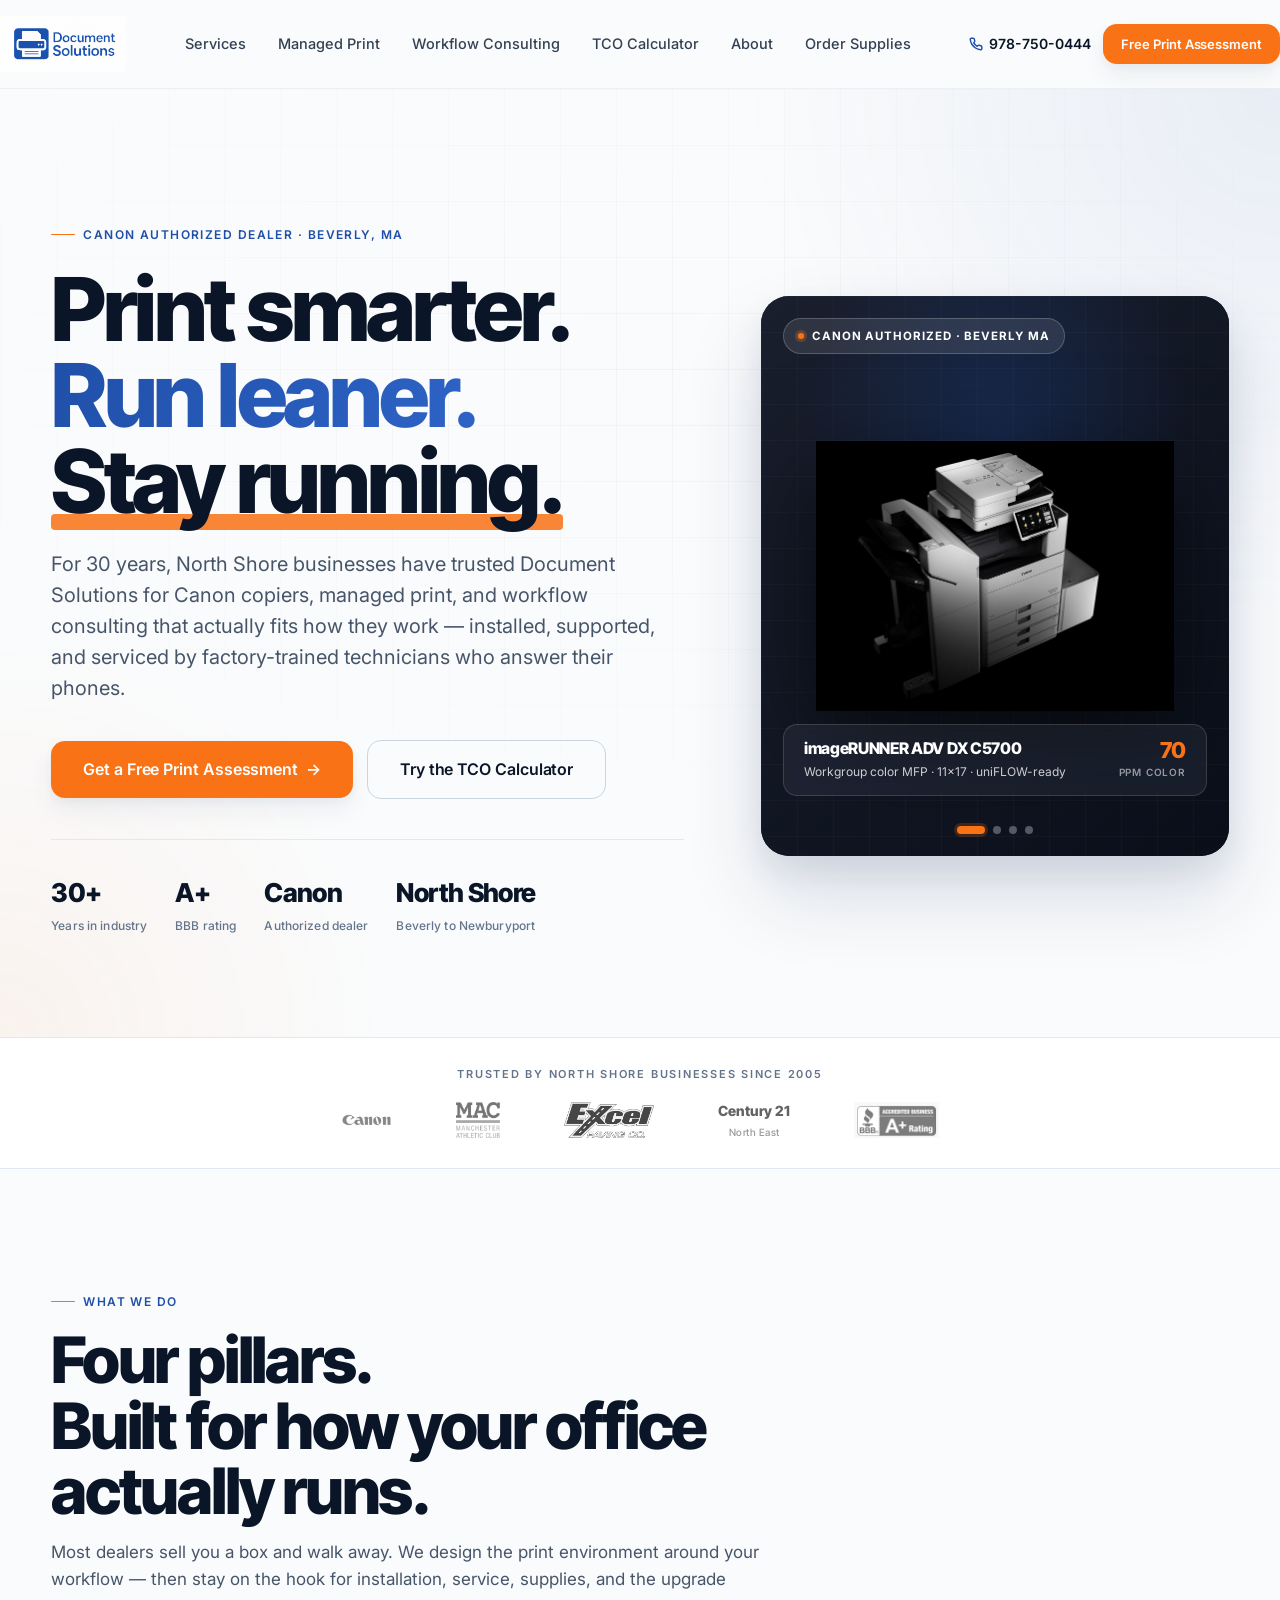
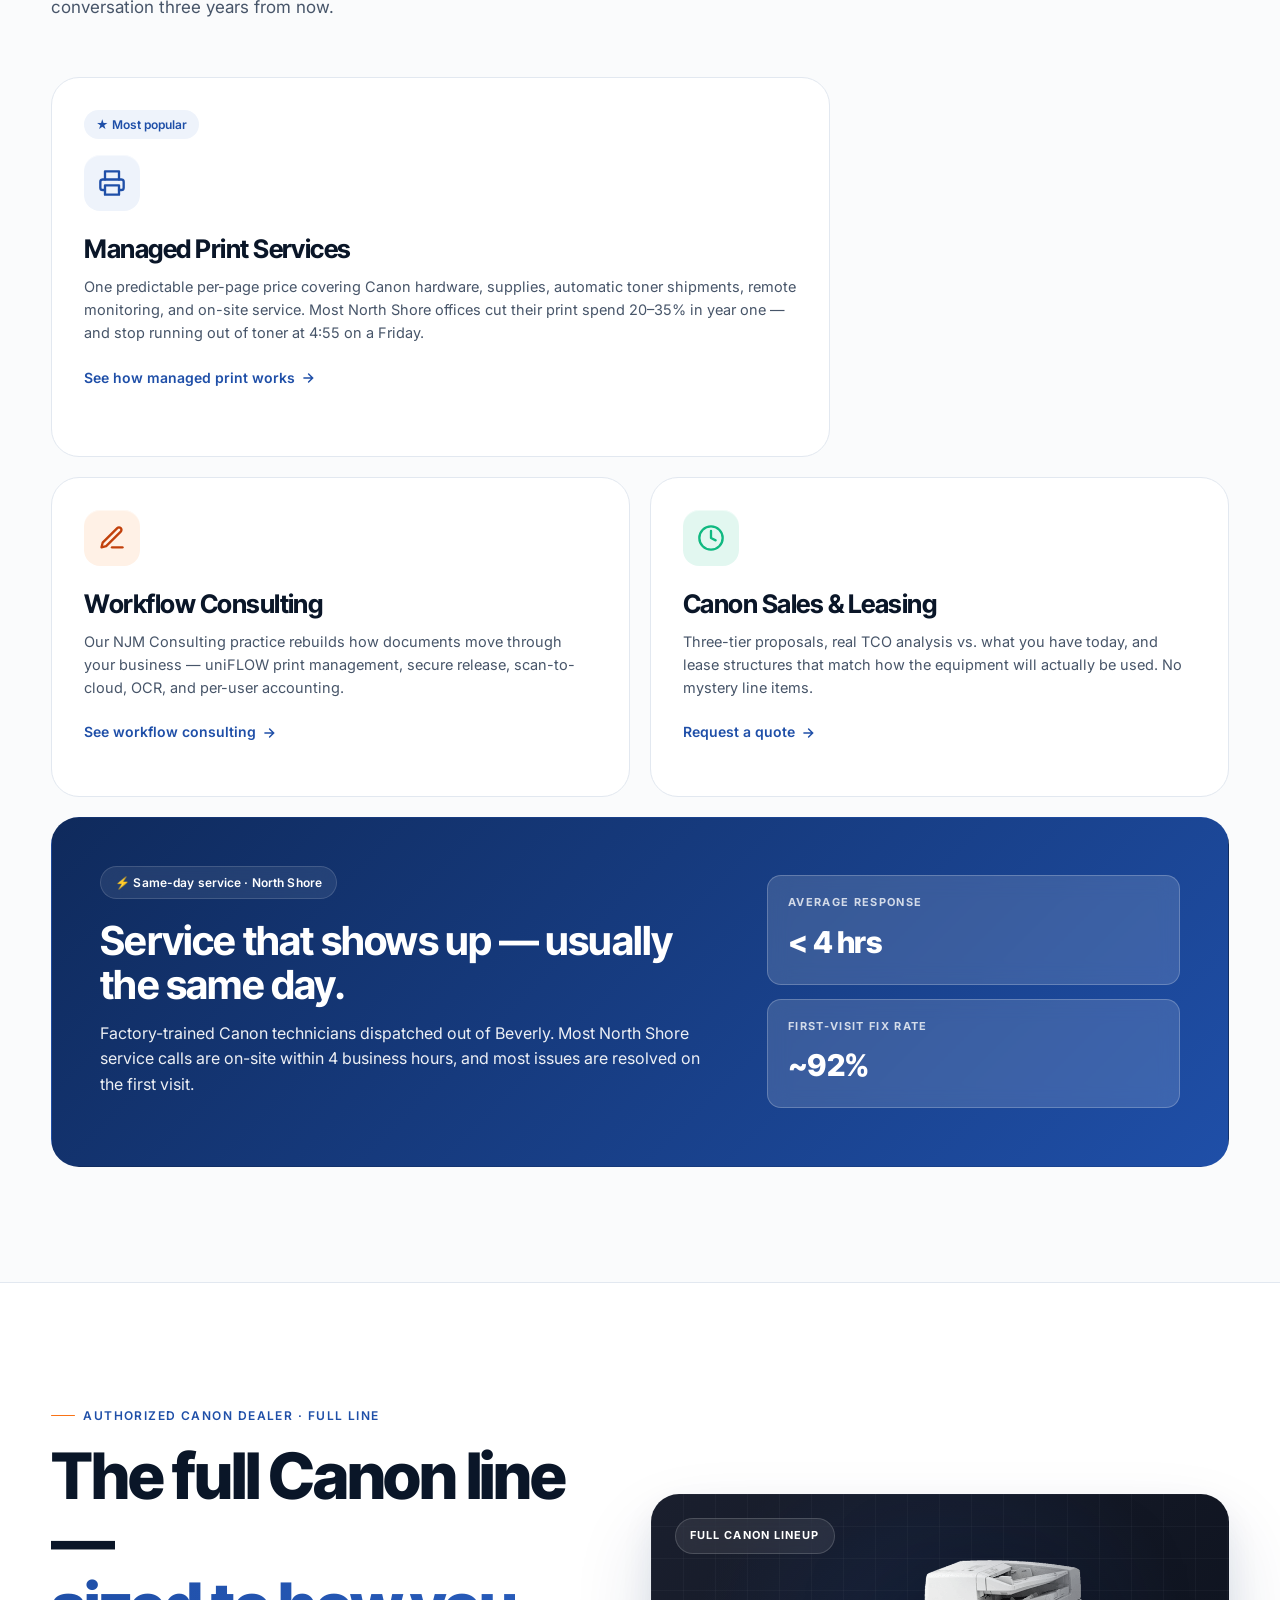
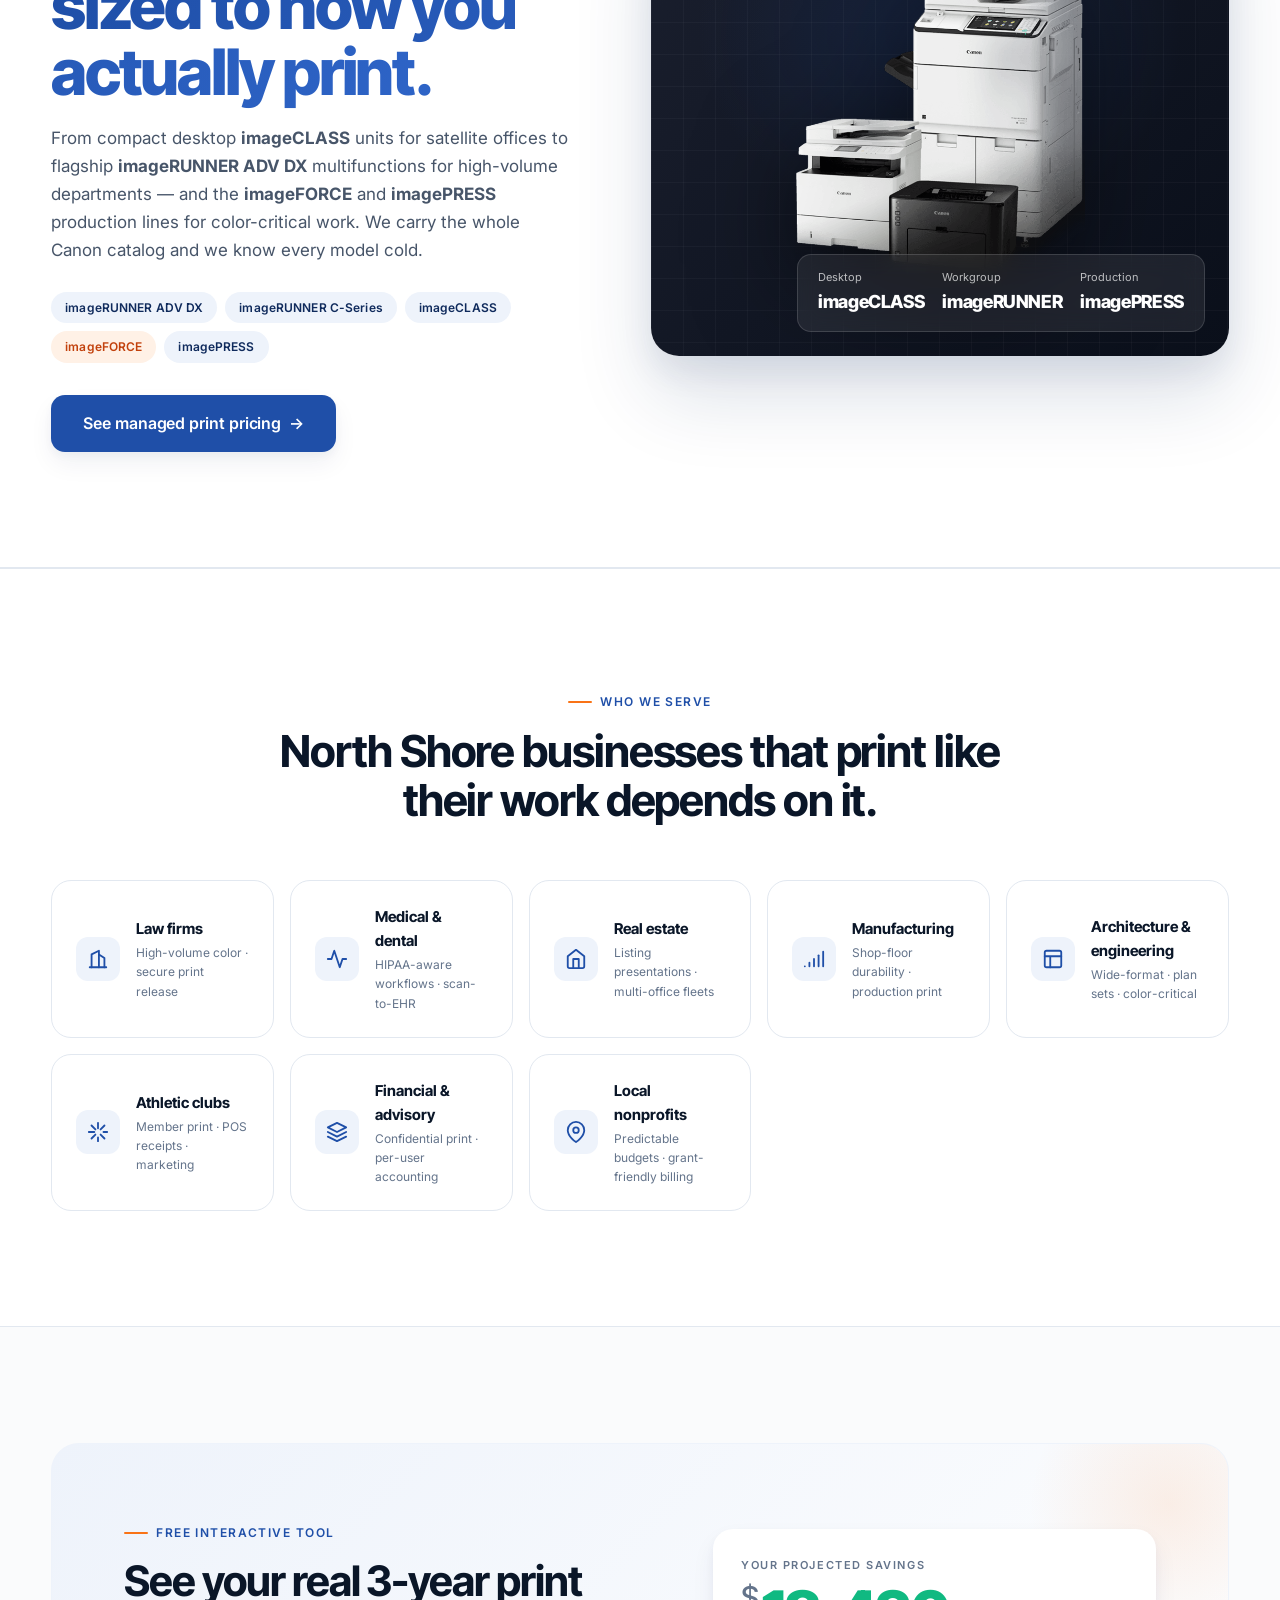
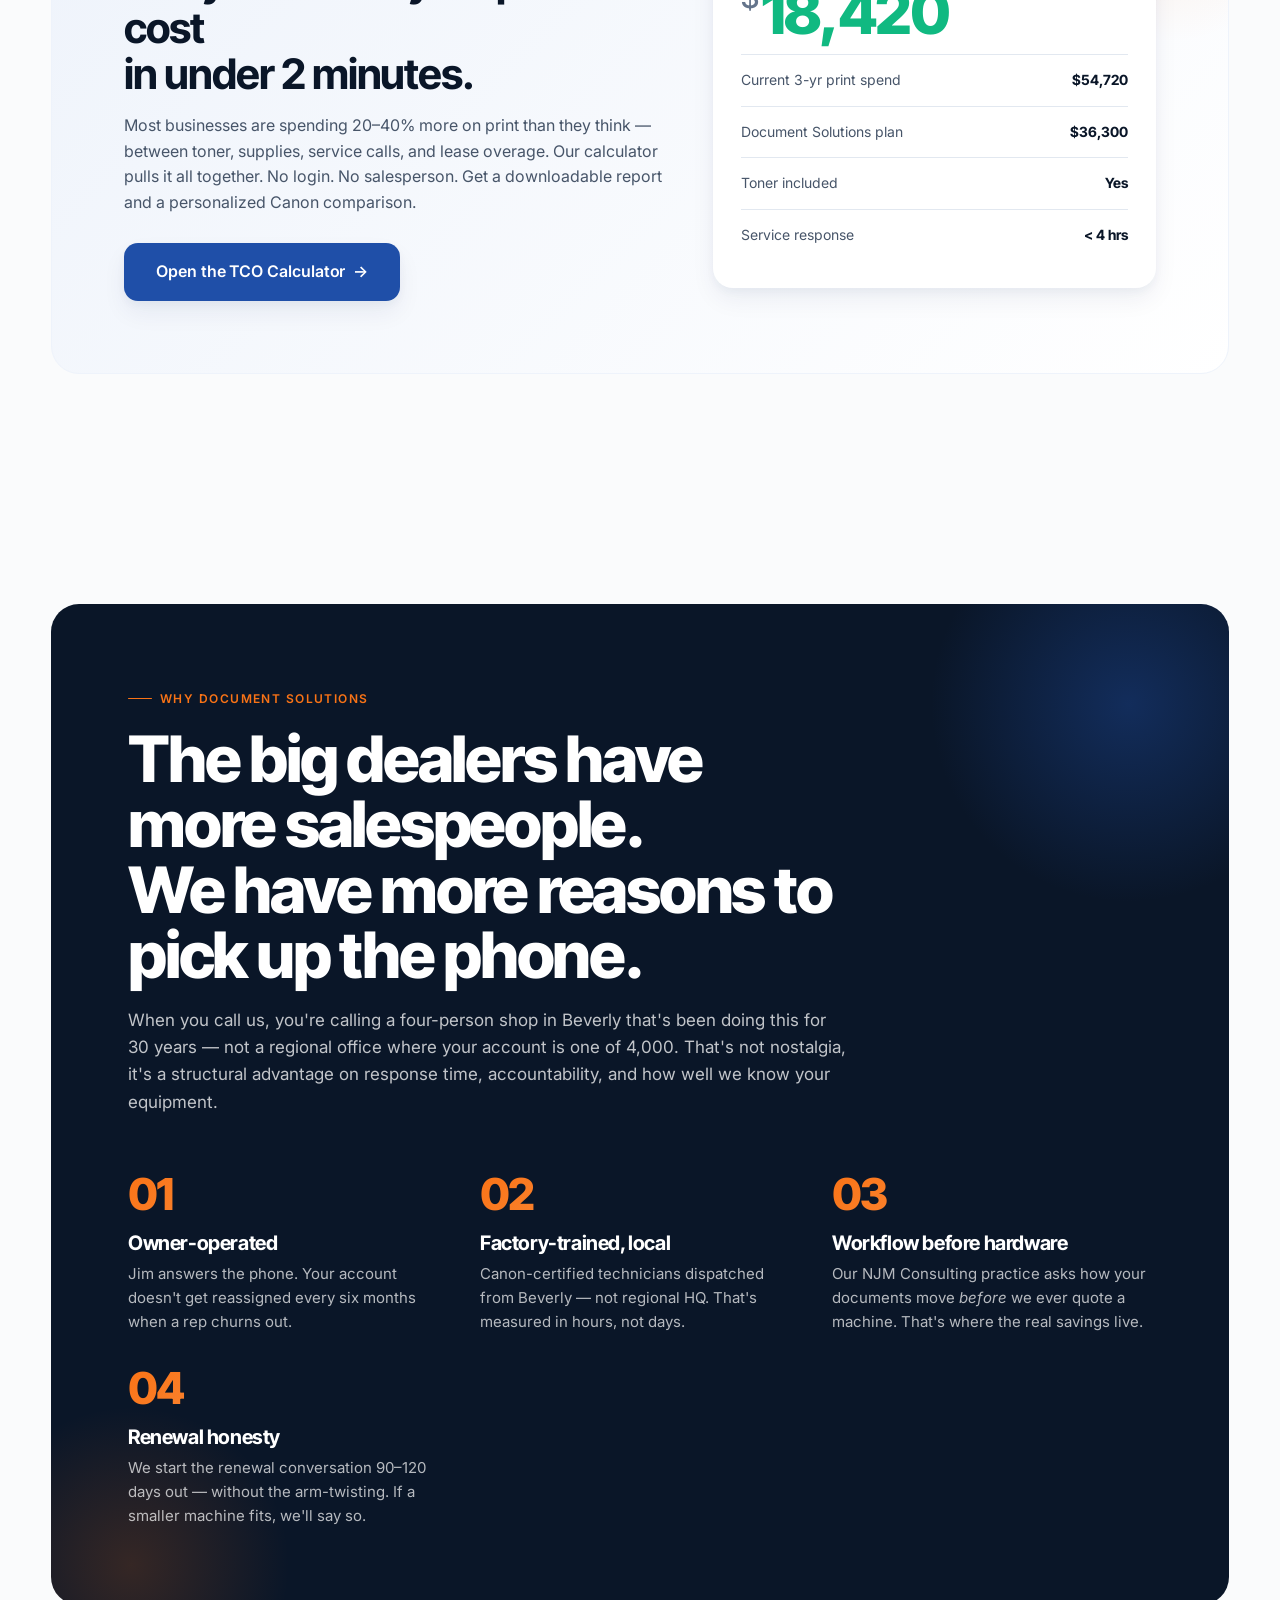
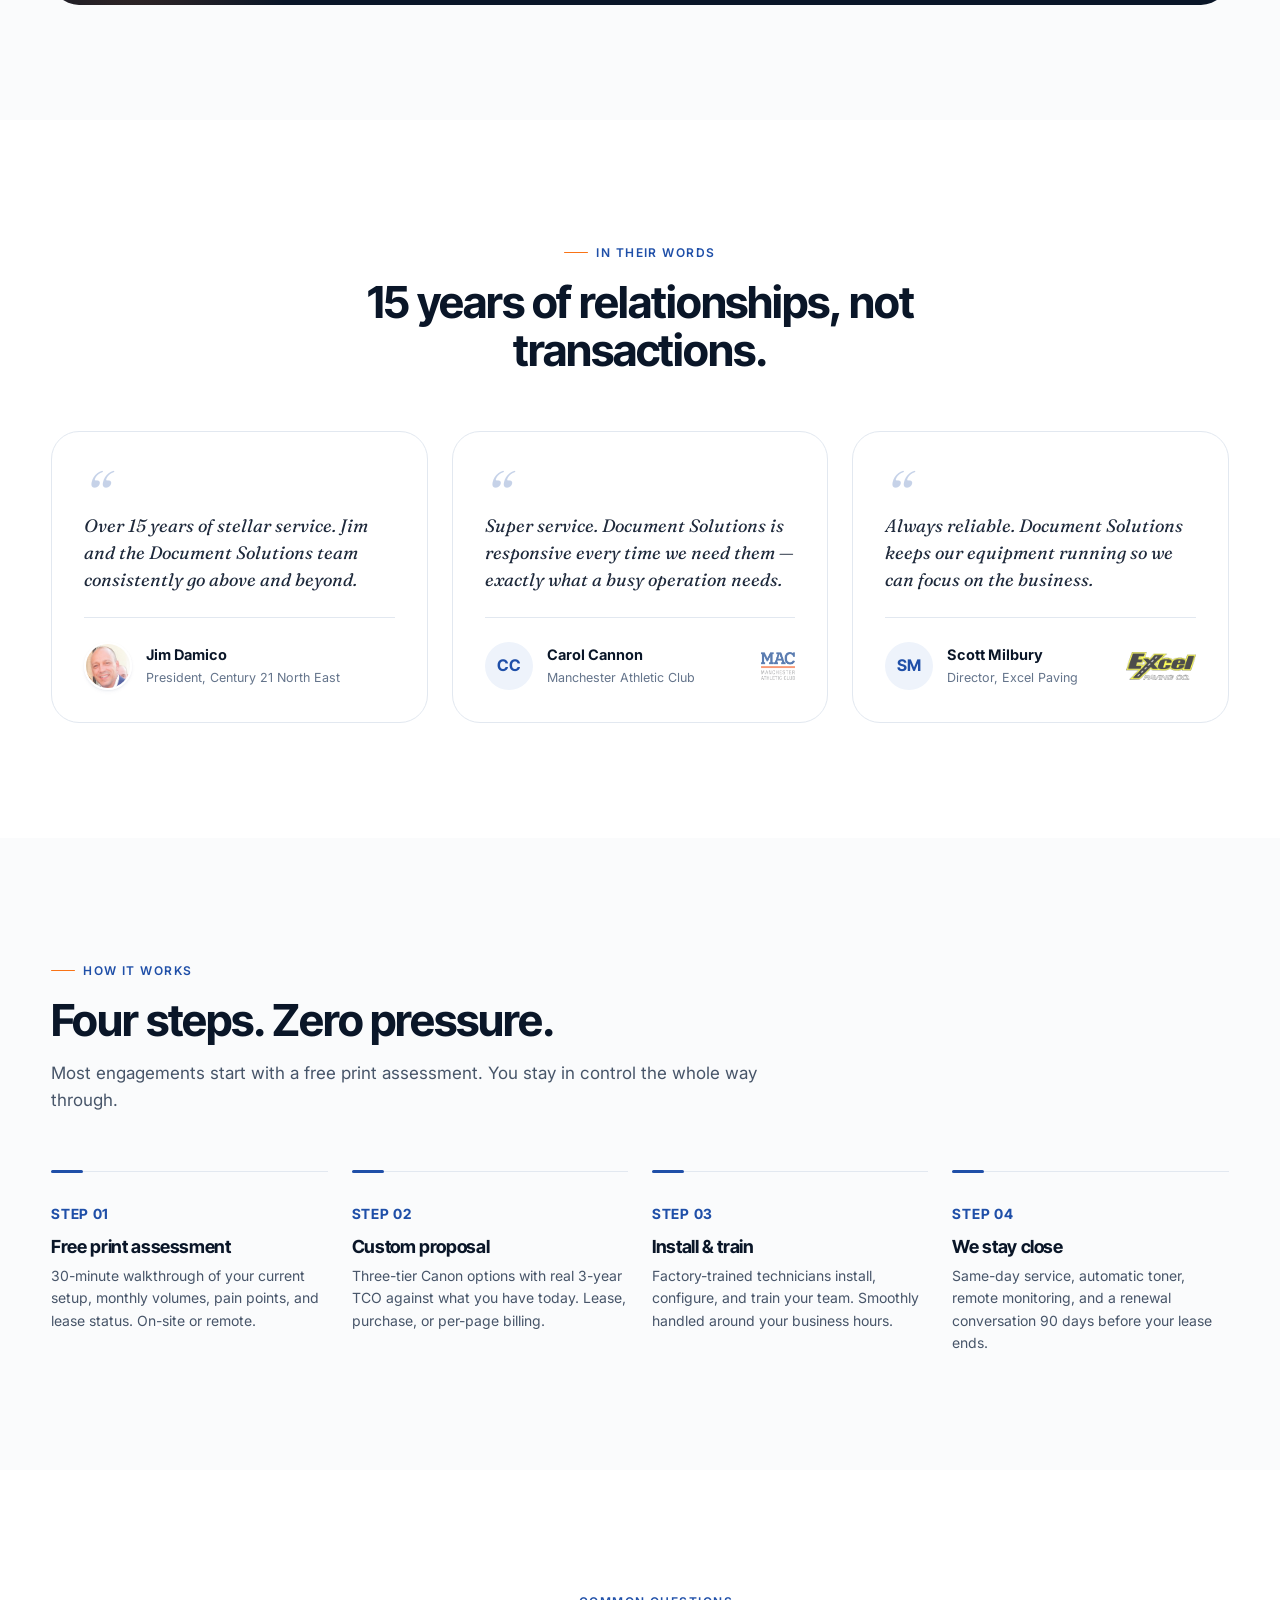
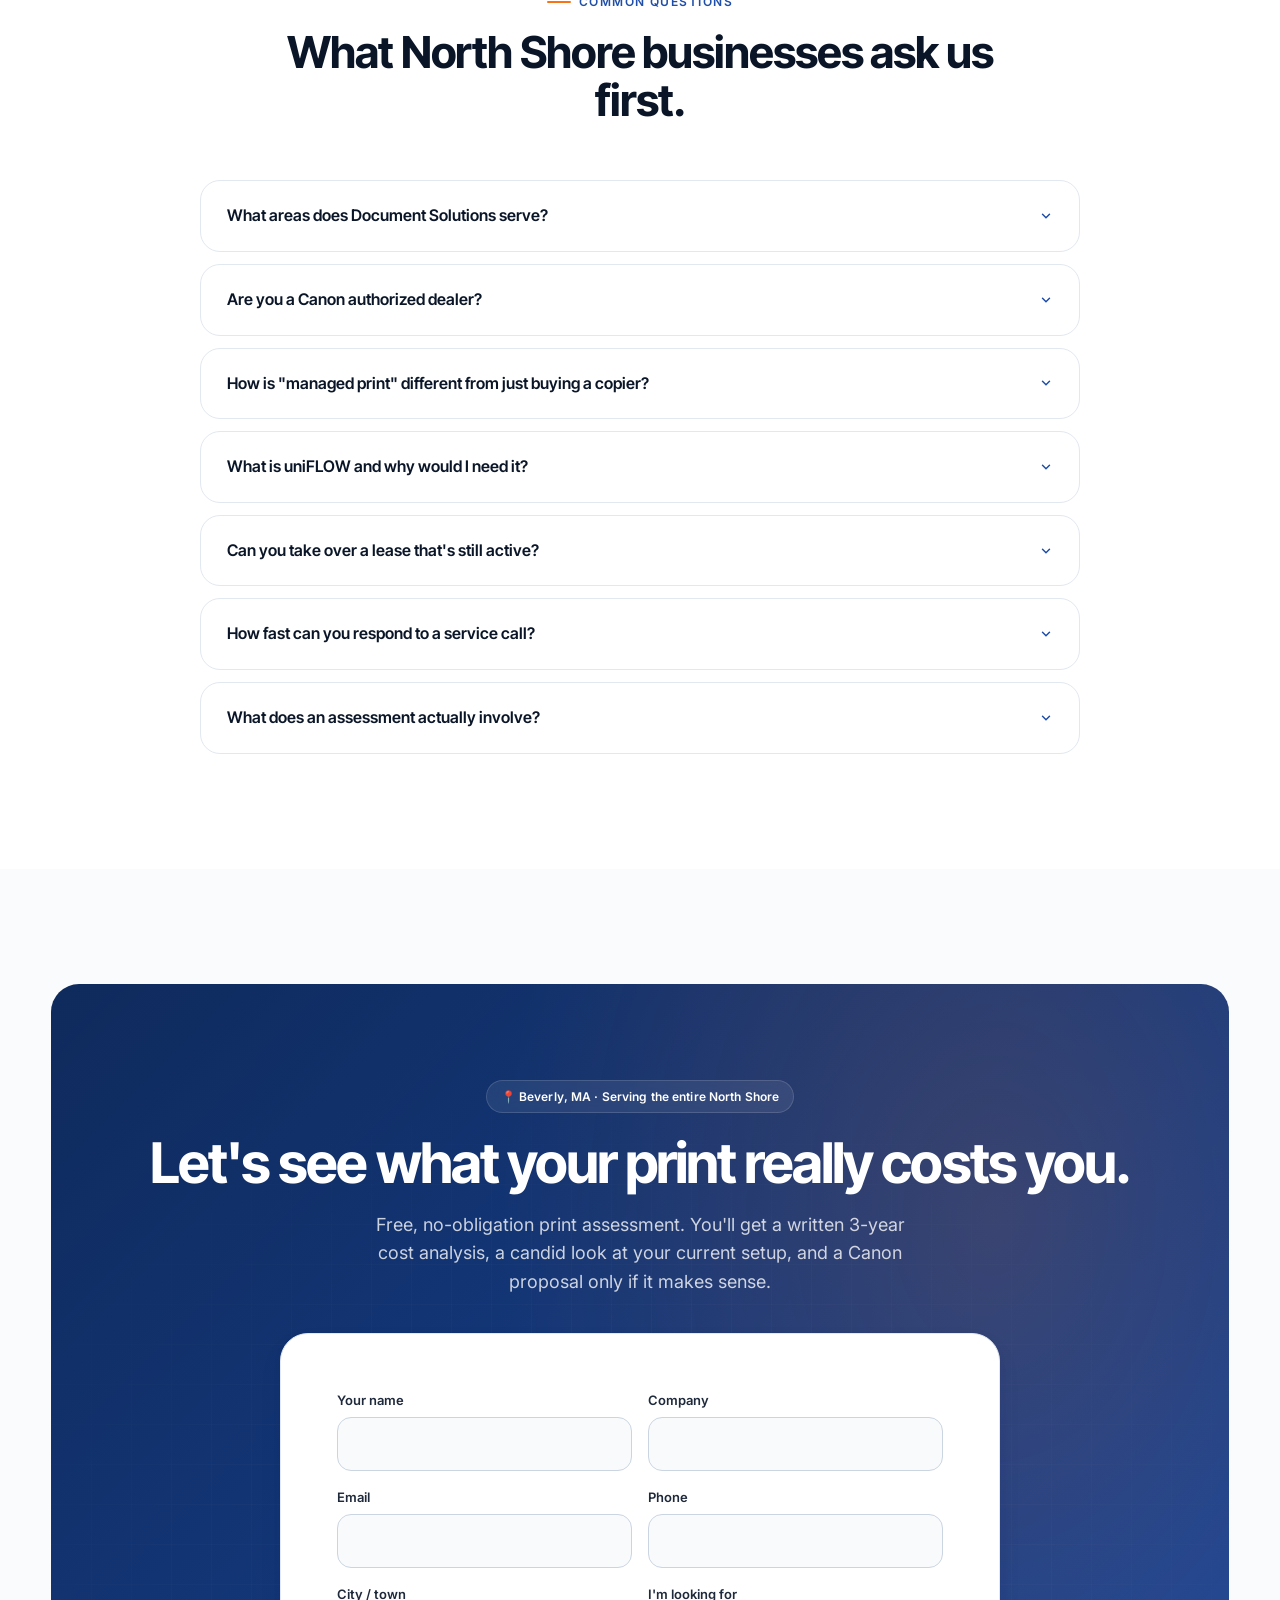
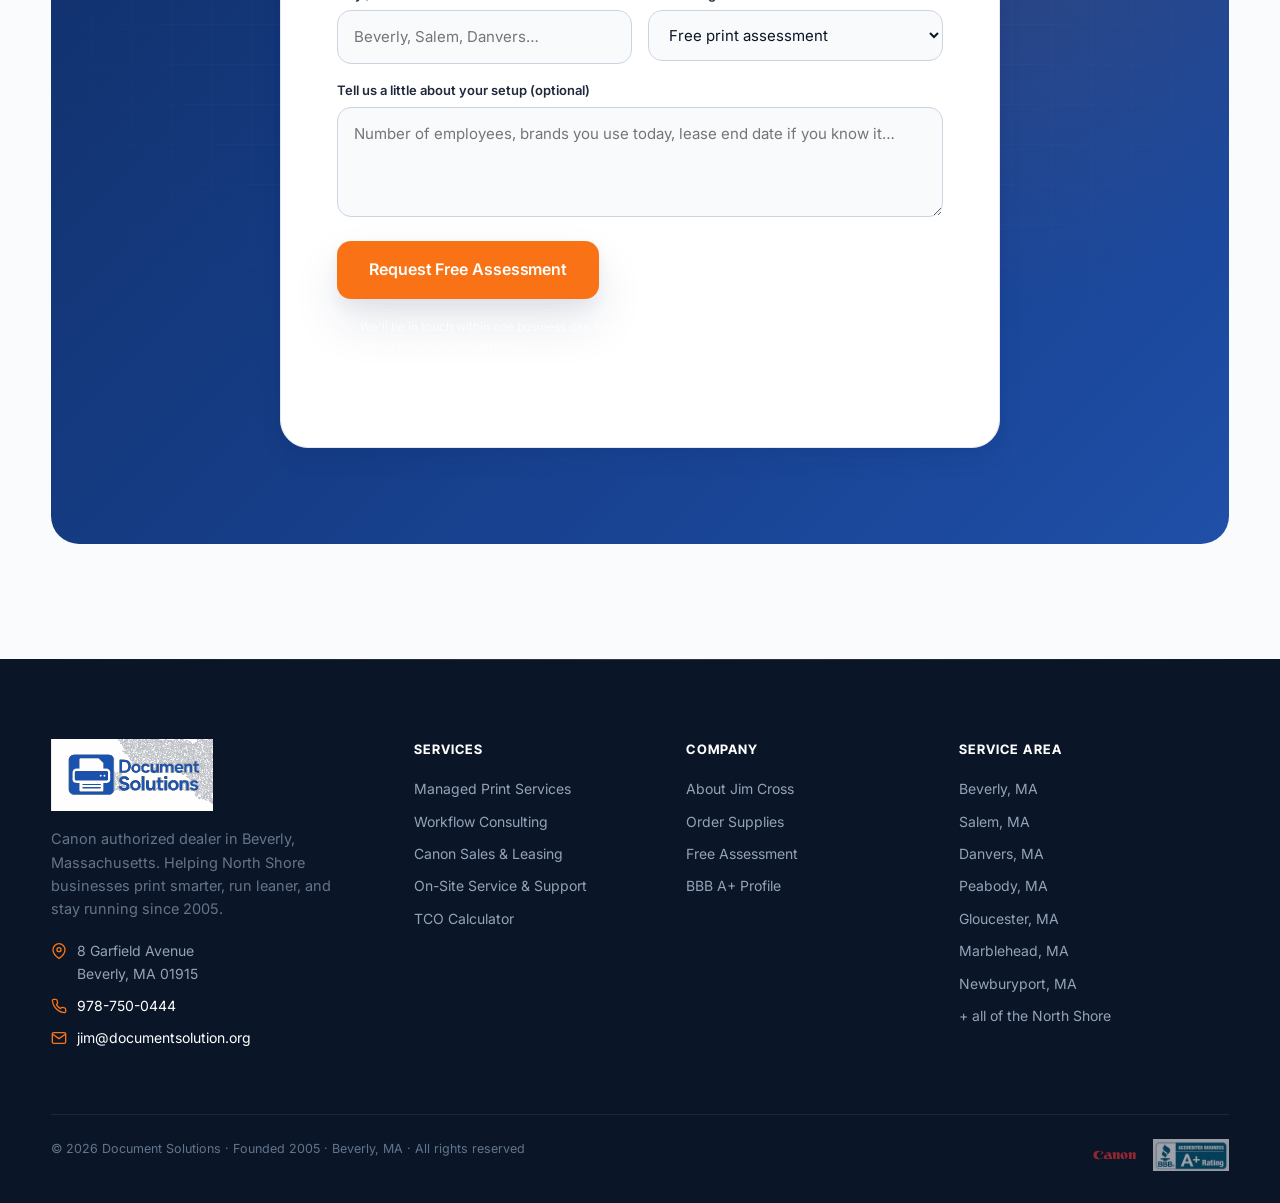
==== index.html @ 7416fd6c "Use logo-vector.svg for the actual logo (Mike's correction) I had wired favicon.svg + an HTML wordma" ====
<!DOCTYPE html>
<html lang="en">
<head>
<meta charset="UTF-8">
<meta name="viewport" content="width=device-width, initial-scale=1.0">
<meta name="theme-color" content="#1F4FA8">

<title>Document Solutions — Canon Authorized Dealer in Beverly, MA | North Shore Managed Print</title>
<meta name="description" content="Canon authorized dealer in Beverly, Massachusetts. 30+ years serving North Shore businesses with copiers, printers, managed print services, and document workflow consulting. Factory-trained technicians. BBB A+ rated.">

<link rel="canonical" href="https://documentsolution.org/">
<meta name="robots" content="index, follow, max-image-preview:large, max-snippet:-1">

<!-- Open Graph / Twitter -->
<meta property="og:type" content="website">
<meta property="og:title" content="Document Solutions — Canon Dealer & Managed Print, North Shore MA">
<meta property="og:description" content="Beverly, MA Canon authorized dealer. Copiers, managed print, workflow consulting. 30+ years. BBB A+.">
<meta property="og:url" content="https://documentsolution.org/">
<meta property="og:image" content="https://documentsolution.org/assets/images/og-image.jpg">
<meta name="twitter:card" content="summary_large_image">

<!-- Preconnect / Fonts -->
<link rel="preconnect" href="https://fonts.googleapis.com">
<link rel="preconnect" href="https://fonts.gstatic.com" crossorigin>

<link rel="stylesheet" href="assets/css/styles.css">
<link rel="icon" type="image/svg+xml" href="assets/images/favicon.svg">
<link rel="apple-touch-icon" href="assets/images/favicon.svg">

<!-- ========== Schema.org JSON-LD ========== -->
<script type="application/ld+json">
{
  "@context": "https://schema.org",
  "@graph": [
    {
      "@type": "LocalBusiness",
      "@id": "https://documentsolution.org/#business",
      "name": "Document Solutions",
      "alternateName": ["Document Solutions Beverly", "NJM Consulting"],
      "description": "Canon authorized dealer providing copiers, printers, managed print services, and document workflow consulting to businesses across the North Shore of Massachusetts. Founded 2005, BBB A+ rated, factory-trained technicians.",
      "url": "https://documentsolution.org/",
      "telephone": "+1-978-750-0444",
      "email": "jim@documentsolution.org",
      "priceRange": "$$",
      "image": "https://documentsolution.org/assets/images/og-image.jpg",
      "logo": "https://documentsolution.org/assets/images/logo-original.jpg",
      "foundingDate": "2005",
      "address": {
        "@type": "PostalAddress",
        "streetAddress": "8 Garfield Avenue",
        "addressLocality": "Beverly",
        "addressRegion": "MA",
        "postalCode": "01915",
        "addressCountry": "US"
      },
      "geo": {
        "@type": "GeoCoordinates",
        "latitude": 42.5584,
        "longitude": -70.8800
      },
      "areaServed": [
        { "@type": "City", "name": "Beverly, MA" },
        { "@type": "City", "name": "Salem, MA" },
        { "@type": "City", "name": "Danvers, MA" },
        { "@type": "City", "name": "Peabody, MA" },
        { "@type": "City", "name": "Gloucester, MA" },
        { "@type": "City", "name": "Newburyport, MA" },
        { "@type": "City", "name": "Marblehead, MA" },
        { "@type": "City", "name": "Manchester-by-the-Sea, MA" },
        { "@type": "AdministrativeArea", "name": "North Shore, Massachusetts" }
      ],
      "openingHoursSpecification": {
        "@type": "OpeningHoursSpecification",
        "dayOfWeek": ["Monday","Tuesday","Wednesday","Thursday","Friday"],
        "opens": "08:00",
        "closes": "17:00"
      },
      "founder": { "@id": "https://documentsolution.org/#jim" },
      "knowsAbout": [
        "Canon imageRUNNER",
        "Canon imageCLASS",
        "Managed Print Services",
        "Document Workflow Automation",
        "uniFLOW Print Management",
        "Office Equipment Leasing",
        "Multifunction Printer Maintenance"
      ],
      "hasOfferCatalog": {
        "@type": "OfferCatalog",
        "name": "Document Solutions Services",
        "itemListElement": [
          { "@type": "Offer", "itemOffered": { "@type": "Service", "name": "Canon Copier & Printer Sales and Leasing", "description": "Sales and lease structuring for the full Canon imageRUNNER and imageCLASS lines, sized to your monthly print volume." } },
          { "@type": "Offer", "itemOffered": { "@type": "Service", "name": "Managed Print Services", "description": "Per-page billing, automatic toner replenishment, and remote monitoring across your entire print fleet." } },
          { "@type": "Offer", "itemOffered": { "@type": "Service", "name": "Document Workflow Consulting", "description": "uniFLOW-based consulting under NJM Consulting: scan-to-cloud, secure print release, OCR, and per-user accounting." } },
          { "@type": "Offer", "itemOffered": { "@type": "Service", "name": "On-Site Service & Technical Support", "description": "Factory-trained Canon technicians dispatched across the North Shore for installation, maintenance, and same-day service." } }
        ]
      },
      "aggregateRating": {
        "@type": "AggregateRating",
        "ratingValue": "5.0",
        "bestRating": "5",
        "ratingCount": "3",
        "reviewCount": "3"
      },
      "review": [
        {
          "@type": "Review",
          "author": { "@type": "Person", "name": "Jim Damico", "jobTitle": "President", "worksFor": { "@type": "Organization", "name": "Century 21 North East" } },
          "reviewRating": { "@type": "Rating", "ratingValue": "5", "bestRating": "5" },
          "reviewBody": "Over 15 years of stellar service. Jim and the Document Solutions team consistently go above and beyond."
        },
        {
          "@type": "Review",
          "author": { "@type": "Person", "name": "Carol Cannon", "worksFor": { "@type": "Organization", "name": "Manchester Athletic Club" } },
          "reviewRating": { "@type": "Rating", "ratingValue": "5", "bestRating": "5" },
          "reviewBody": "Super service. Document Solutions is responsive every time we need them."
        },
        {
          "@type": "Review",
          "author": { "@type": "Person", "name": "Scott Milbury", "jobTitle": "Director", "worksFor": { "@type": "Organization", "name": "Excel Paving" } },
          "reviewRating": { "@type": "Rating", "ratingValue": "5", "bestRating": "5" },
          "reviewBody": "Always reliable. Document Solutions keeps our equipment running so we can focus on the business."
        }
      ],
      "sameAs": [
        "https://www.bbb.org/"
      ]
    },
    {
      "@type": "Person",
      "@id": "https://documentsolution.org/#jim",
      "name": "Jim Cross",
      "jobTitle": "Owner",
      "worksFor": { "@id": "https://documentsolution.org/#business" },
      "knowsAbout": ["Canon imageRUNNER", "Managed Print Services", "Document Workflow Consulting", "Office Equipment Leasing"],
      "description": "Owner of Document Solutions, a Canon authorized dealer in Beverly, Massachusetts. 30+ years of experience in office equipment, document workflow, and managed print services across the North Shore."
    },
    {
      "@type": "FAQPage",
      "mainEntity": [
        { "@type": "Question", "name": "What areas does Document Solutions serve?",
          "acceptedAnswer": { "@type": "Answer", "text": "Document Solutions serves the North Shore of Massachusetts from Beverly, including Salem, Danvers, Peabody, Gloucester, Marblehead, Manchester-by-the-Sea, Newburyport, and the surrounding communities along the Beverly-to-Boston corridor." } },
        { "@type": "Question", "name": "Is Document Solutions a Canon authorized dealer?",
          "acceptedAnswer": { "@type": "Answer", "text": "Yes. Document Solutions is a Canon authorized dealer based in Beverly, MA, with factory-trained technicians for the full Canon imageRUNNER and imageCLASS product lines." } },
        { "@type": "Question", "name": "Do you offer managed print services?",
          "acceptedAnswer": { "@type": "Answer", "text": "Yes. We offer per-page managed print agreements that include automatic toner replenishment, remote device monitoring, on-site service, and consolidated billing across multiple devices." } },
        { "@type": "Question", "name": "What is uniFLOW workflow consulting?",
          "acceptedAnswer": { "@type": "Answer", "text": "Through our consulting arm NJM Consulting, we assess document workflows and deploy Canon uniFLOW print management software for secure print release, scan-to-cloud, OCR, and per-user print accounting. This is higher-margin work that goes beyond hardware." } },
        { "@type": "Question", "name": "How long has Document Solutions been in business?",
          "acceptedAnswer": { "@type": "Answer", "text": "Document Solutions was founded in 2005 by Jim Cross. Jim has more than 30 years of experience in the office equipment industry. The company holds an A+ rating from the Better Business Bureau." } },
        { "@type": "Question", "name": "Can you handle existing leased equipment?",
          "acceptedAnswer": { "@type": "Answer", "text": "Yes. We routinely transition customers from competitors and structure new agreements 90 to 120 days ahead of an expiring lease so there is no service gap. We can also work with you on early-buyout options when the math makes sense." } }
      ]
    }
  ]
}
</script>
</head>
<body>

<!-- ========== NAV ========== -->
<header class="nav">
  <div class="container nav-inner">
    <a href="/" class="nav-logo" aria-label="Document Solutions home">
      <img src="assets/images/logo-vector.svg" alt="Document Solutions" class="brand-logo">
    </a>
    <nav class="nav-links" aria-label="Primary">
      <a href="#services" class="nav-link">Services</a>
      <a href="services/managed-print.html" class="nav-link">Managed Print</a>
      <a href="services/workflow-consulting.html" class="nav-link">Workflow Consulting</a>
      <a href="tco-calculator.html" class="nav-link">TCO Calculator</a>
      <a href="about.html" class="nav-link">About</a>
      <a href="order-supplies.html" class="nav-link">Order Supplies</a>
    </nav>
    <div class="nav-cta-row">
      <a href="tel:+19787500444" class="nav-phone">
        <svg width="14" height="14" viewBox="0 0 24 24" fill="none" stroke="currentColor" stroke-width="2.5" stroke-linecap="round" stroke-linejoin="round"><path d="M22 16.92v3a2 2 0 0 1-2.18 2 19.79 19.79 0 0 1-8.63-3.07 19.5 19.5 0 0 1-6-6 19.79 19.79 0 0 1-3.07-8.67A2 2 0 0 1 4.11 2h3a2 2 0 0 1 2 1.72 12.84 12.84 0 0 0 .7 2.81 2 2 0 0 1-.45 2.11L8.09 9.91a16 16 0 0 0 6 6l1.27-1.27a2 2 0 0 1 2.11-.45 12.84 12.84 0 0 0 2.81.7A2 2 0 0 1 22 16.92z"/></svg>
        978-750-0444
      </a>
      <a href="#contact" class="btn btn-primary btn-sm">Free Print Assessment</a>
    </div>
  </div>
</header>

<!-- ========== HERO ========== -->
<section class="hero">
  <div class="container hero-inner">
    <div class="hero-copy">
      <span class="eyebrow fade-up">Canon Authorized Dealer · Beverly, MA</span>
      <h1 class="fade-up delay-1">
        Print smarter.<br>
        <span class="accent">Run leaner.</span><br>
        <span class="underline-accent">Stay running.</span>
      </h1>
      <p class="fade-up delay-2">
        For 30 years, North Shore businesses have trusted Document Solutions for Canon copiers,
        managed print, and workflow consulting that actually fits how they work — installed,
        supported, and serviced by factory-trained technicians who answer their phones.
      </p>
      <div class="hero-cta-row fade-up delay-3">
        <a href="#contact" class="btn btn-primary btn-lg">
          Get a Free Print Assessment
          <span class="btn-arrow">→</span>
        </a>
        <a href="tco-calculator.html" class="btn btn-ghost btn-lg">
          Try the TCO Calculator
        </a>
      </div>
      <div class="hero-trust-row fade-up delay-4">
        <div class="hero-trust-item">
          <span class="hero-trust-num">30+</span>
          <span class="hero-trust-label">Years in industry</span>
        </div>
        <div class="hero-trust-item">
          <span class="hero-trust-num">A+</span>
          <span class="hero-trust-label">BBB rating</span>
        </div>
        <div class="hero-trust-item">
          <span class="hero-trust-num">Canon</span>
          <span class="hero-trust-label">Authorized dealer</span>
        </div>
        <div class="hero-trust-item">
          <span class="hero-trust-num">North Shore</span>
          <span class="hero-trust-label">Beverly to Newburyport</span>
        </div>
      </div>
    </div>

    <div class="hero-visual fade-up delay-2">
      <div class="hero-slideshow" data-slideshow>

        <!-- Slide 1: imageRUNNER ADV DX C5700 -->
        <div class="hero-slide product active" data-slide="0">
          <span class="hero-slide-badge">Canon Authorized · Beverly MA</span>
          <img src="assets/images/canon-c5700-product.webp" alt="Canon imageRUNNER ADV DX C5700 multifunction printer" loading="eager" fetchpriority="high">
          <div class="hero-slide-meta">
            <div>
              <div class="hero-slide-name">imageRUNNER ADV DX C5700</div>
              <div class="hero-slide-spec">Workgroup color MFP · 11×17 · uniFLOW-ready</div>
            </div>
            <div class="hero-slide-stat">
              <span class="hero-slide-stat-num">70</span>
              <span class="hero-slide-stat-label">PPM Color</span>
            </div>
          </div>
        </div>

        <!-- Slide 2: Full Canon ADV lineup -->
        <div class="hero-slide product" data-slide="1">
          <span class="hero-slide-badge">Full Canon Lineup</span>
          <img src="assets/images/canon-1530ii-product.avif" alt="Canon imageRUNNER ADV product family — multifunction printer lineup carried by Document Solutions" loading="lazy">
          <div class="hero-slide-meta">
            <div>
              <div class="hero-slide-name">Canon imageRUNNER ADV Family</div>
              <div class="hero-slide-spec">Compact MFP to production · sized to your volume</div>
            </div>
            <div class="hero-slide-stat">
              <span class="hero-slide-stat-num">30+</span>
              <span class="hero-slide-stat-label">Configs</span>
            </div>
          </div>
        </div>

        <!-- Slide 3: Workplace lifestyle (heavily duotone-treated) -->
        <div class="hero-slide lifestyle" data-slide="2">
          <span class="hero-slide-badge">Real Workflow · NJM Consulting</span>
          <img src="assets/images/canon-office-hero.webp" alt="A North Shore office team working alongside a Canon multifunction printer with uniFLOW workflows" loading="lazy">
          <div class="hero-slide-meta">
            <div>
              <div class="hero-slide-name">Built around how your office actually works</div>
              <div class="hero-slide-spec">Secure print release · scan-to-cloud · per-user accounting</div>
            </div>
            <div class="hero-slide-stat">
              <span class="hero-slide-stat-num">uniFLOW</span>
              <span class="hero-slide-stat-label">Powered</span>
            </div>
          </div>
        </div>

        <!-- Slide 4: Document Solutions credentials (Beverly MA · BBB A+ · 30 yrs) -->
        <div class="hero-slide product" data-slide="3">
          <span class="hero-slide-badge">Beverly, MA · BBB A+</span>
          <img src="assets/images/canon-printers.png" alt="Canon multifunction printers serviced by Document Solutions, factory-trained Canon dealer in Beverly, MA" loading="lazy">
          <div class="hero-slide-meta">
            <div>
              <div class="hero-slide-name">Document Solutions · since 2005</div>
              <div class="hero-slide-spec">Canon factory-trained · same-day service · &lt; 4hr response</div>
            </div>
            <div class="hero-slide-stat">
              <span class="hero-slide-stat-num">30+</span>
              <span class="hero-slide-stat-label">Years</span>
            </div>
          </div>
        </div>

        <div class="hero-slide-dots" role="tablist" aria-label="Hero slideshow">
          <button class="hero-slide-dot active" data-go="0" aria-label="Go to slide 1"></button>
          <button class="hero-slide-dot" data-go="1" aria-label="Go to slide 2"></button>
          <button class="hero-slide-dot" data-go="2" aria-label="Go to slide 3"></button>
          <button class="hero-slide-dot" data-go="3" aria-label="Go to slide 4"></button>
        </div>

      </div>
    </div>
  </div>
</section>

<!-- ========== TRUST STRIP ========== -->
<div class="trust-strip">
  <div class="container">
    <div class="trust-strip-label">Trusted by North Shore businesses since 2005</div>
    <div class="trust-logos">
      <img src="assets/images/canon-logo.png" alt="Canon Authorized Dealer">
      <img src="assets/images/client-manchester-athletic-club.png" alt="Manchester Athletic Club">
      <img src="assets/images/client-excel-paving.png" alt="Excel Paving Co.">
      <span class="badge">Century 21<small>North East</small></span>
      <img src="assets/images/bbb-rating.png" alt="BBB A+ Rated">
    </div>
  </div>
</div>

<!-- ========== SERVICES (BENTO) ========== -->
<section id="services">
  <div class="container">
    <div class="section-header fade-up">
      <span class="eyebrow">What we do</span>
      <h2 class="display-2">Four pillars.<br>Built for how your office actually runs.</h2>
      <p>Most dealers sell you a box and walk away. We design the print environment around your workflow —
      then stay on the hook for installation, service, supplies, and the upgrade conversation three years from now.</p>
    </div>

    <div class="bento-grid">

      <a href="services/managed-print.html" class="bento bento-lg fade-up">
        <span class="bento-badge">★ Most popular</span>
        <div class="bento-icon">
          <svg width="28" height="28" viewBox="0 0 24 24" fill="none" stroke="currentColor" stroke-width="2" stroke-linecap="round" stroke-linejoin="round"><polyline points="6 9 6 2 18 2 18 9"/><path d="M6 18H4a2 2 0 0 1-2-2v-5a2 2 0 0 1 2-2h16a2 2 0 0 1 2 2v5a2 2 0 0 1-2 2h-2"/><rect x="6" y="14" width="12" height="8"/></svg>
        </div>
        <h3>Managed Print Services</h3>
        <p>One predictable per-page price covering Canon hardware, supplies, automatic toner shipments, remote monitoring, and on-site service. Most North Shore offices cut their print spend 20–35% in year one — and stop running out of toner at 4:55 on a Friday.</p>
        <span class="bento-link">
          See how managed print works
          <svg width="14" height="14" viewBox="0 0 24 24" fill="none" stroke="currentColor" stroke-width="2.5" stroke-linecap="round"><path d="M5 12h14M13 5l7 7-7 7"/></svg>
        </span>
      </a>

      <a href="services/workflow-consulting.html" class="bento bento-md fade-up delay-1">
        <div class="bento-icon orange">
          <svg width="28" height="28" viewBox="0 0 24 24" fill="none" stroke="currentColor" stroke-width="2" stroke-linecap="round" stroke-linejoin="round"><path d="M12 20h9"/><path d="M16.5 3.5a2.121 2.121 0 0 1 3 3L7 19l-4 1 1-4L16.5 3.5z"/></svg>
        </div>
        <h3>Workflow Consulting</h3>
        <p>Our NJM Consulting practice rebuilds how documents move through your business — uniFLOW print management, secure release, scan-to-cloud, OCR, and per-user accounting.</p>
        <span class="bento-link">
          See workflow consulting
          <svg width="14" height="14" viewBox="0 0 24 24" fill="none" stroke="currentColor" stroke-width="2.5" stroke-linecap="round"><path d="M5 12h14M13 5l7 7-7 7"/></svg>
        </span>
      </a>

      <div class="bento bento-md fade-up delay-2">
        <div class="bento-icon green">
          <svg width="28" height="28" viewBox="0 0 24 24" fill="none" stroke="currentColor" stroke-width="2" stroke-linecap="round" stroke-linejoin="round"><circle cx="12" cy="12" r="10"/><polyline points="12 6 12 12 16 14"/></svg>
        </div>
        <h3>Canon Sales &amp; Leasing</h3>
        <p>Three-tier proposals, real TCO analysis vs. what you have today, and lease structures that match how the equipment will actually be used. No mystery line items.</p>
        <span class="bento-link">
          Request a quote
          <svg width="14" height="14" viewBox="0 0 24 24" fill="none" stroke="currentColor" stroke-width="2.5" stroke-linecap="round"><path d="M5 12h14M13 5l7 7-7 7"/></svg>
        </span>
      </div>

      <div class="bento bento-feature fade-up">
        <div style="display:grid; grid-template-columns:1.2fr 0.8fr; gap:48px; align-items:center; height:100%; color:white;">
          <div>
            <span class="pill pill-dark" style="margin-bottom:20px">⚡ Same-day service · North Shore</span>
            <h3 style="font-size:clamp(28px,3.5vw,40px); margin-bottom:14px; color:white;">Service that shows up — usually the same day.</h3>
            <p style="font-size:16px; color:rgba(255,255,255,0.92); line-height:1.6;">Factory-trained Canon technicians dispatched out of Beverly. Most North Shore service calls are on-site within 4 business hours, and most issues are resolved on the first visit.</p>
          </div>
          <div style="display:flex; flex-direction:column; gap:14px;">
            <div style="background:rgba(255,255,255,0.14); border:1px solid rgba(255,255,255,0.22); border-radius:14px; padding:18px 20px; backdrop-filter:blur(10px);">
              <div style="font-size:11px; font-weight:700; letter-spacing:0.12em; text-transform:uppercase; color:rgba(255,255,255,0.78); margin-bottom:6px;">Average response</div>
              <div style="font-family:var(--font-display); font-size:30px; font-weight:800; letter-spacing:-0.025em; color:white;">&lt; 4 hrs</div>
            </div>
            <div style="background:rgba(255,255,255,0.14); border:1px solid rgba(255,255,255,0.22); border-radius:14px; padding:18px 20px; backdrop-filter:blur(10px);">
              <div style="font-size:11px; font-weight:700; letter-spacing:0.12em; text-transform:uppercase; color:rgba(255,255,255,0.78); margin-bottom:6px;">First-visit fix rate</div>
              <div style="font-family:var(--font-display); font-size:30px; font-weight:800; letter-spacing:-0.025em; color:white;">~92%</div>
            </div>
          </div>
        </div>
      </div>

    </div>
  </div>
</section>

<!-- ========== CANON FEATURED EQUIPMENT ========== -->
<section class="canon-feature">
  <div class="container">
    <div class="canon-feature-grid">

      <div class="fade-up">
        <span class="eyebrow">Authorized Canon dealer · Full line</span>
        <h2 class="display-2" style="margin-top:18px; margin-bottom:20px;">
          The full Canon line —<br>
          <span style="background:linear-gradient(120deg,var(--brand-blue),var(--brand-blue-bright)); -webkit-background-clip:text; background-clip:text; -webkit-text-fill-color:transparent;">sized to how you actually print.</span>
        </h2>
        <p style="font-size:17px; line-height:1.65; color:var(--ink-500); max-width:54ch;">
          From compact desktop <strong>imageCLASS</strong> units for satellite offices to flagship
          <strong>imageRUNNER ADV DX</strong> multifunctions for high-volume departments — and the
          <strong>imageFORCE</strong> and <strong>imagePRESS</strong> production lines for color-critical
          work. We carry the whole Canon catalog and we know every model cold.
        </p>
        <div class="canon-feature-tags">
          <span class="pill">imageRUNNER ADV DX</span>
          <span class="pill">imageRUNNER C-Series</span>
          <span class="pill">imageCLASS</span>
          <span class="pill pill-orange">imageFORCE</span>
          <span class="pill">imagePRESS</span>
        </div>
        <a href="services/managed-print.html" class="btn btn-blue btn-lg">
          See managed print pricing
          <span class="btn-arrow">→</span>
        </a>
      </div>

      <div class="canon-feature-photo fade-up delay-1">
        <span class="canon-feature-badge">Full Canon Lineup</span>
        <img src="assets/images/canon-printers.png" alt="Canon imageRUNNER, imageCLASS, and PIXMA product range carried by Document Solutions" loading="lazy">
        <div class="canon-feature-spec">
          <div class="canon-feature-spec-item">Desktop<strong>imageCLASS</strong></div>
          <div class="canon-feature-spec-item">Workgroup<strong>imageRUNNER</strong></div>
          <div class="canon-feature-spec-item">Production<strong>imagePRESS</strong></div>
        </div>
      </div>

    </div>
  </div>
</section>

<!-- ========== INDUSTRIES ========== -->
<section style="background:white; border-top:1px solid var(--ink-100); border-bottom:1px solid var(--ink-100);">
  <div class="container">
    <div class="section-header center fade-up">
      <span class="eyebrow">Who we serve</span>
      <h2 class="display-3">North Shore businesses that print like their work depends on it.</h2>
    </div>

    <div class="industries-grid">
      <div class="industry fade-up">
        <div class="industry-icon">
          <svg width="22" height="22" viewBox="0 0 24 24" fill="none" stroke="currentColor" stroke-width="2" stroke-linecap="round" stroke-linejoin="round"><path d="M3 21h18"/><path d="M5 21V7l8-4v18"/><path d="M19 21V11l-6-4"/></svg>
        </div>
        <div>
          <div class="industry-name">Law firms</div>
          <div class="industry-count">High-volume color · secure print release</div>
        </div>
      </div>
      <div class="industry fade-up delay-1">
        <div class="industry-icon">
          <svg width="22" height="22" viewBox="0 0 24 24" fill="none" stroke="currentColor" stroke-width="2" stroke-linecap="round" stroke-linejoin="round"><path d="M22 12h-4l-3 9L9 3l-3 9H2"/></svg>
        </div>
        <div>
          <div class="industry-name">Medical &amp; dental</div>
          <div class="industry-count">HIPAA-aware workflows · scan-to-EHR</div>
        </div>
      </div>
      <div class="industry fade-up delay-2">
        <div class="industry-icon">
          <svg width="22" height="22" viewBox="0 0 24 24" fill="none" stroke="currentColor" stroke-width="2" stroke-linecap="round" stroke-linejoin="round"><path d="M3 9l9-7 9 7v11a2 2 0 0 1-2 2H5a2 2 0 0 1-2-2z"/><polyline points="9 22 9 12 15 12 15 22"/></svg>
        </div>
        <div>
          <div class="industry-name">Real estate</div>
          <div class="industry-count">Listing presentations · multi-office fleets</div>
        </div>
      </div>
      <div class="industry fade-up delay-3">
        <div class="industry-icon">
          <svg width="22" height="22" viewBox="0 0 24 24" fill="none" stroke="currentColor" stroke-width="2" stroke-linecap="round" stroke-linejoin="round"><path d="M2 20h.01"/><path d="M7 20v-4"/><path d="M12 20v-8"/><path d="M17 20V8"/><path d="M22 4v16"/></svg>
        </div>
        <div>
          <div class="industry-name">Manufacturing</div>
          <div class="industry-count">Shop-floor durability · production print</div>
        </div>
      </div>
      <div class="industry fade-up">
        <div class="industry-icon">
          <svg width="22" height="22" viewBox="0 0 24 24" fill="none" stroke="currentColor" stroke-width="2" stroke-linecap="round" stroke-linejoin="round"><rect x="3" y="3" width="18" height="18" rx="2"/><path d="M3 9h18M9 21V9"/></svg>
        </div>
        <div>
          <div class="industry-name">Architecture &amp; engineering</div>
          <div class="industry-count">Wide-format · plan sets · color-critical</div>
        </div>
      </div>
      <div class="industry fade-up delay-1">
        <div class="industry-icon">
          <svg width="22" height="22" viewBox="0 0 24 24" fill="none" stroke="currentColor" stroke-width="2" stroke-linecap="round" stroke-linejoin="round"><path d="M12 2v6"/><path d="M12 18v4"/><path d="M4.93 4.93l4.24 4.24"/><path d="M14.83 14.83l4.24 4.24"/><path d="M2 12h6"/><path d="M18 12h4"/><path d="M4.93 19.07l4.24-4.24"/><path d="M14.83 9.17l4.24-4.24"/></svg>
        </div>
        <div>
          <div class="industry-name">Athletic clubs</div>
          <div class="industry-count">Member print · POS receipts · marketing</div>
        </div>
      </div>
      <div class="industry fade-up delay-2">
        <div class="industry-icon">
          <svg width="22" height="22" viewBox="0 0 24 24" fill="none" stroke="currentColor" stroke-width="2" stroke-linecap="round" stroke-linejoin="round"><path d="M12 2L2 7l10 5 10-5-10-5z"/><path d="M2 17l10 5 10-5"/><path d="M2 12l10 5 10-5"/></svg>
        </div>
        <div>
          <div class="industry-name">Financial &amp; advisory</div>
          <div class="industry-count">Confidential print · per-user accounting</div>
        </div>
      </div>
      <div class="industry fade-up delay-3">
        <div class="industry-icon">
          <svg width="22" height="22" viewBox="0 0 24 24" fill="none" stroke="currentColor" stroke-width="2" stroke-linecap="round" stroke-linejoin="round"><path d="M21 10c0 7-9 13-9 13s-9-6-9-13a9 9 0 0 1 18 0z"/><circle cx="12" cy="10" r="3"/></svg>
        </div>
        <div>
          <div class="industry-name">Local nonprofits</div>
          <div class="industry-count">Predictable budgets · grant-friendly billing</div>
        </div>
      </div>
    </div>
  </div>
</section>

<!-- ========== TCO CALLOUT ========== -->
<section>
  <div class="container">
    <div class="tco-callout fade-up">
      <div>
        <span class="eyebrow">Free interactive tool</span>
        <h2 class="display-3" style="margin-top:16px;">See your real 3-year print cost<br>in under 2 minutes.</h2>
        <p>Most businesses are spending 20–40% more on print than they think — between toner, supplies, service calls, and lease overage. Our calculator pulls it all together. No login. No salesperson. Get a downloadable report and a personalized Canon comparison.</p>
        <a href="tco-calculator.html" class="btn btn-blue btn-lg">
          Open the TCO Calculator
          <span class="btn-arrow">→</span>
        </a>
      </div>
      <div class="tco-preview" aria-hidden="true">
        <div class="tco-preview-label">Your projected savings</div>
        <div class="tco-savings"><span class="pre">$</span>18,420</div>
        <div class="tco-row"><span>Current 3-yr print spend</span><span>$54,720</span></div>
        <div class="tco-row"><span>Document Solutions plan</span><span>$36,300</span></div>
        <div class="tco-row"><span>Toner included</span><span>Yes</span></div>
        <div class="tco-row"><span>Service response</span><span>&lt; 4 hrs</span></div>
      </div>
    </div>
  </div>
</section>

<!-- ========== DIFFERENTIATOR ========== -->
<section>
  <div class="container">
    <div class="differentiator fade-up">
      <div class="differentiator-inner">
        <span class="eyebrow">Why Document Solutions</span>
        <h2 class="display-2" style="margin-top:18px;">The big dealers have more salespeople.<br>We have more reasons to pick up the phone.</h2>
        <p>When you call us, you're calling a four-person shop in Beverly that's been doing this for 30 years
          — not a regional office where your account is one of 4,000. That's not nostalgia, it's a structural
          advantage on response time, accountability, and how well we know your equipment.</p>
      </div>

      <div class="diff-points">
        <div class="diff-point fade-up">
          <div class="diff-point-num">01</div>
          <h4>Owner-operated</h4>
          <p>Jim answers the phone. Your account doesn't get reassigned every six months when a rep churns out.</p>
        </div>
        <div class="diff-point fade-up delay-1">
          <div class="diff-point-num">02</div>
          <h4>Factory-trained, local</h4>
          <p>Canon-certified technicians dispatched from Beverly — not regional HQ. That's measured in hours, not days.</p>
        </div>
        <div class="diff-point fade-up delay-2">
          <div class="diff-point-num">03</div>
          <h4>Workflow before hardware</h4>
          <p>Our NJM Consulting practice asks how your documents move <em>before</em> we ever quote a machine. That's where the real savings live.</p>
        </div>
        <div class="diff-point fade-up delay-3">
          <div class="diff-point-num">04</div>
          <h4>Renewal honesty</h4>
          <p>We start the renewal conversation 90–120 days out — without the arm-twisting. If a smaller machine fits, we'll say so.</p>
        </div>
      </div>
    </div>
  </div>
</section>

<!-- ========== TESTIMONIALS ========== -->
<section style="background:white;">
  <div class="container">
    <div class="section-header center fade-up">
      <span class="eyebrow">In their words</span>
      <h2 class="display-3">15 years of relationships, not transactions.</h2>
    </div>

    <div class="testimonials-grid">
      <article class="testimonial fade-up">
        <div class="testimonial-quote">Over 15 years of stellar service. Jim and the Document Solutions team consistently go above and beyond.</div>
        <div class="testimonial-author">
          <img src="assets/images/testimonial-jim-damico.jpg" alt="Jim Damico" class="testimonial-photo">
          <div>
            <div class="testimonial-name">Jim Damico</div>
            <div class="testimonial-title">President, Century 21 North East</div>
          </div>
        </div>
      </article>

      <article class="testimonial fade-up delay-1">
        <div class="testimonial-quote">Super service. Document Solutions is responsive every time we need them — exactly what a busy operation needs.</div>
        <div class="testimonial-author">
          <div class="testimonial-photo-ph">CC</div>
          <div>
            <div class="testimonial-name">Carol Cannon</div>
            <div class="testimonial-title">Manchester Athletic Club</div>
          </div>
          <img src="assets/images/client-manchester-athletic-club.png" alt="" class="testimonial-company-logo">
        </div>
      </article>

      <article class="testimonial fade-up delay-2">
        <div class="testimonial-quote">Always reliable. Document Solutions keeps our equipment running so we can focus on the business.</div>
        <div class="testimonial-author">
          <div class="testimonial-photo-ph">SM</div>
          <div>
            <div class="testimonial-name">Scott Milbury</div>
            <div class="testimonial-title">Director, Excel Paving</div>
          </div>
          <img src="assets/images/client-excel-paving.png" alt="" class="testimonial-company-logo">
        </div>
      </article>
    </div>
  </div>
</section>

<!-- ========== PROCESS ========== -->
<section>
  <div class="container">
    <div class="section-header fade-up">
      <span class="eyebrow">How it works</span>
      <h2 class="display-3">Four steps. Zero pressure.</h2>
      <p>Most engagements start with a free print assessment. You stay in control the whole way through.</p>
    </div>

    <div class="process-grid">
      <div class="process-step fade-up">
        <div class="process-step-num">STEP 01</div>
        <h4>Free print assessment</h4>
        <p>30-minute walkthrough of your current setup, monthly volumes, pain points, and lease status. On-site or remote.</p>
      </div>
      <div class="process-step fade-up delay-1">
        <div class="process-step-num">STEP 02</div>
        <h4>Custom proposal</h4>
        <p>Three-tier Canon options with real 3-year TCO against what you have today. Lease, purchase, or per-page billing.</p>
      </div>
      <div class="process-step fade-up delay-2">
        <div class="process-step-num">STEP 03</div>
        <h4>Install &amp; train</h4>
        <p>Factory-trained technicians install, configure, and train your team. Smoothly handled around your business hours.</p>
      </div>
      <div class="process-step fade-up delay-3">
        <div class="process-step-num">STEP 04</div>
        <h4>We stay close</h4>
        <p>Same-day service, automatic toner, remote monitoring, and a renewal conversation 90 days before your lease ends.</p>
      </div>
    </div>
  </div>
</section>

<!-- ========== FAQ ========== -->
<section style="background:white;">
  <div class="container">
    <div class="section-header center fade-up">
      <span class="eyebrow">Common questions</span>
      <h2 class="display-3">What North Shore businesses ask us first.</h2>
    </div>

    <div class="faq-list">
      <details class="faq-item fade-up">
        <summary class="faq-summary">What areas does Document Solutions serve?</summary>
        <div class="faq-body">We serve the North Shore of Massachusetts from our Beverly office, including Salem, Danvers, Peabody, Gloucester, Marblehead, Manchester-by-the-Sea, Newburyport, and the surrounding communities along the Beverly-to-Boston corridor. If your office is within an hour of Beverly, we can usually get a tech on-site the same day.</div>
      </details>
      <details class="faq-item fade-up">
        <summary class="faq-summary">Are you a Canon authorized dealer?</summary>
        <div class="faq-body">Yes. Document Solutions is a Canon authorized dealer with factory-trained technicians for the full Canon imageRUNNER and imageCLASS lines. We carry current Canon promotions, trade-in values, and dealer pricing — all of it passed through transparently in your proposal.</div>
      </details>
      <details class="faq-item fade-up">
        <summary class="faq-summary">How is "managed print" different from just buying a copier?</summary>
        <div class="faq-body">A managed print agreement bundles the hardware, supplies (toner, drums), automatic replenishment, remote monitoring, and on-site service into a single per-page price. You stop buying toner reactively, you stop calling for service after a breakdown — the system flags it for us first. Most North Shore offices we move onto managed print see total print spend drop 20–35% in year one.</div>
      </details>
      <details class="faq-item fade-up">
        <summary class="faq-summary">What is uniFLOW and why would I need it?</summary>
        <div class="faq-body">uniFLOW is Canon's print management platform. We deploy it for clients who want secure print release (jobs only print when the user authenticates at the device), per-user or per-department accounting, scan-to-cloud workflows, and OCR for searchable PDF archives. This is the consulting side of our business — branded NJM Consulting — and it's where the biggest workflow gains usually live, especially in law, medical, and financial services offices.</div>
      </details>
      <details class="faq-item fade-up">
        <summary class="faq-summary">Can you take over a lease that's still active?</summary>
        <div class="faq-body">Yes. We routinely transition customers from competitors and structure new agreements 90–120 days ahead of an expiring lease so there's no service gap. If your current lease is mid-term, we can help model an early-buyout to see whether the math works — sometimes it does, sometimes it doesn't, and we'll tell you straight.</div>
      </details>
      <details class="faq-item fade-up">
        <summary class="faq-summary">How fast can you respond to a service call?</summary>
        <div class="faq-body">Most North Shore service tickets get an on-site response within 4 business hours, and roughly 92% of issues are resolved on the first visit. Because our techs are factory-trained on the Canon line we sell, we usually have the right parts in the truck before we leave.</div>
      </details>
      <details class="faq-item fade-up">
        <summary class="faq-summary">What does an assessment actually involve?</summary>
        <div class="faq-body">It's a 30-minute conversation, in person or over the phone, where Jim or one of the team walks through your current devices, monthly volumes, supply costs, service issues, and lease end dates. There's no commitment. At the end you get a written recap and, if it makes sense, a three-tier proposal you can compare to what you're spending today.</div>
      </details>
    </div>
  </div>
</section>

<!-- ========== CONTACT / LEAD CAPTURE ========== -->
<section id="contact">
  <div class="container">
    <div class="cta-banner fade-up">
      <span class="pill pill-dark" style="margin-bottom:20px">📍 Beverly, MA · Serving the entire North Shore</span>
      <h2>Let's see what your print really costs you.</h2>
      <p>Free, no-obligation print assessment. You'll get a written 3-year cost analysis, a candid look at your current setup, and a Canon proposal only if it makes sense.</p>

      <form class="lead-form" data-lead-form action="https://formspree.io/f/REPLACE_WITH_FORM_ID" method="POST" style="text-align:left; max-width:720px; margin:0 auto;">
        <div class="field-row">
          <div class="field">
            <label for="name">Your name</label>
            <input type="text" id="name" name="name" required autocomplete="name">
          </div>
          <div class="field">
            <label for="company">Company</label>
            <input type="text" id="company" name="company" required autocomplete="organization">
          </div>
        </div>
        <div class="field-row">
          <div class="field">
            <label for="email">Email</label>
            <input type="email" id="email" name="email" required autocomplete="email">
          </div>
          <div class="field">
            <label for="phone">Phone</label>
            <input type="tel" id="phone" name="phone" autocomplete="tel">
          </div>
        </div>
        <div class="field-row">
          <div class="field">
            <label for="city">City / town</label>
            <input type="text" id="city" name="city" placeholder="Beverly, Salem, Danvers…" autocomplete="address-level2">
          </div>
          <div class="field">
            <label for="interest">I'm looking for</label>
            <select id="interest" name="interest">
              <option>Free print assessment</option>
              <option>New Canon copier or printer</option>
              <option>Managed print services</option>
              <option>Workflow / uniFLOW consulting</option>
              <option>Service on existing equipment</option>
              <option>Just exploring</option>
            </select>
          </div>
        </div>
        <div class="field field-full" style="margin-bottom:24px">
          <label for="notes">Tell us a little about your setup (optional)</label>
          <textarea id="notes" name="notes" placeholder="Number of employees, brands you use today, lease end date if you know it…"></textarea>
        </div>
        <div style="display:flex; gap:14px; align-items:center; flex-wrap:wrap;">
          <button type="submit" class="btn btn-primary btn-lg">Request Free Assessment</button>
          <span data-status style="font-size:14px; font-weight:500;"></span>
        </div>
        <p class="subtle" style="font-size:12px; margin-top:18px;">We'll be in touch within one business day. No spam, no list-sharing — just Jim or someone on the team replying to you directly.</p>
      </form>
    </div>
  </div>
</section>

<!-- ========== FOOTER ========== -->
<footer class="footer">
  <div class="container">
    <div class="footer-grid">
      <div class="footer-brand">
        <a href="/" class="nav-logo" aria-label="Document Solutions home">
          <img src="assets/images/logo-vector.svg" alt="Document Solutions" class="brand-logo">
        </a>
        <p class="footer-tagline">Canon authorized dealer in Beverly, Massachusetts. Helping North Shore businesses print smarter, run leaner, and stay running since 2005.</p>
        <div class="footer-contact">
          <div class="footer-contact-line">
            <svg width="16" height="16" viewBox="0 0 24 24" fill="none" stroke="currentColor" stroke-width="2" stroke-linecap="round" stroke-linejoin="round"><path d="M21 10c0 7-9 13-9 13s-9-6-9-13a9 9 0 0 1 18 0z"/><circle cx="12" cy="10" r="3"/></svg>
            <span>8 Garfield Avenue<br>Beverly, MA 01915</span>
          </div>
          <div class="footer-contact-line">
            <svg width="16" height="16" viewBox="0 0 24 24" fill="none" stroke="currentColor" stroke-width="2" stroke-linecap="round" stroke-linejoin="round"><path d="M22 16.92v3a2 2 0 0 1-2.18 2 19.79 19.79 0 0 1-8.63-3.07 19.5 19.5 0 0 1-6-6 19.79 19.79 0 0 1-3.07-8.67A2 2 0 0 1 4.11 2h3a2 2 0 0 1 2 1.72 12.84 12.84 0 0 0 .7 2.81 2 2 0 0 1-.45 2.11L8.09 9.91a16 16 0 0 0 6 6l1.27-1.27a2 2 0 0 1 2.11-.45 12.84 12.84 0 0 0 2.81.7A2 2 0 0 1 22 16.92z"/></svg>
            <a href="tel:+19787500444">978-750-0444</a>
          </div>
          <div class="footer-contact-line">
            <svg width="16" height="16" viewBox="0 0 24 24" fill="none" stroke="currentColor" stroke-width="2" stroke-linecap="round" stroke-linejoin="round"><path d="M4 4h16c1.1 0 2 .9 2 2v12c0 1.1-.9 2-2 2H4c-1.1 0-2-.9-2-2V6c0-1.1.9-2 2-2z"/><polyline points="22,6 12,13 2,6"/></svg>
            <a href="mailto:jim@documentsolution.org">jim@documentsolution.org</a>
          </div>
        </div>
      </div>

      <div>
        <div class="footer-col-title">Services</div>
        <div class="footer-links">
          <a href="services/managed-print.html">Managed Print Services</a>
          <a href="services/workflow-consulting.html">Workflow Consulting</a>
          <a href="#services">Canon Sales &amp; Leasing</a>
          <a href="#services">On-Site Service &amp; Support</a>
          <a href="tco-calculator.html">TCO Calculator</a>
        </div>
      </div>

      <div>
        <div class="footer-col-title">Company</div>
        <div class="footer-links">
          <a href="about.html">About Jim Cross</a>
          <a href="order-supplies.html">Order Supplies</a>
          <a href="#contact">Free Assessment</a>
          <a href="https://www.bbb.org/" target="_blank" rel="noopener">BBB A+ Profile</a>
        </div>
      </div>

      <div>
        <div class="footer-col-title">Service Area</div>
        <div class="footer-links">
          <a href="#">Beverly, MA</a>
          <a href="#">Salem, MA</a>
          <a href="#">Danvers, MA</a>
          <a href="#">Peabody, MA</a>
          <a href="#">Gloucester, MA</a>
          <a href="#">Marblehead, MA</a>
          <a href="#">Newburyport, MA</a>
          <a href="#">+ all of the North Shore</a>
        </div>
      </div>
    </div>

    <div class="footer-bottom">
      <div>© <span data-year>2026</span> Document Solutions · Founded 2005 · Beverly, MA · All rights reserved</div>
      <div class="footer-badges">
        <img src="assets/images/canon-logo.png" alt="Canon Authorized Dealer">
        <img src="assets/images/bbb-rating.png" alt="BBB A+ Rated">
      </div>
    </div>
  </div>
</footer>

<script src="assets/js/main.js" defer></script>
</body>
</html>
---- assets/css/styles.css ----
/* ============================================================
   Document Solutions — Modern Design System
   Brand: Document Solutions / Jim Cross / Beverly, MA
   ============================================================ */

/* --- Fonts --- */
@import url('https://fonts.googleapis.com/css2?family=Inter:wght@300;400;500;600;700;800;900&family=Inter+Tight:wght@500;600;700;800;900&family=Fraunces:ital,opsz,wght@0,9..144,400;0,9..144,500;1,9..144,400&display=swap');

/* --- Tokens --- */
:root {
  /* Brand */
  --brand-blue: #1F4FA8;
  --brand-blue-deep: #0F2A5C;
  --brand-blue-bright: #2E64C7;
  --brand-blue-tint: #EEF3FB;
  --accent: #F97316;
  --accent-deep: #C2410C;
  --accent-tint: #FFF1E6;
  --gold: #F59E0B;
  --success: #10B981;

  /* Ink scale */
  --ink-900: #0A1628;
  --ink-800: #0F172A;
  --ink-700: #1E293B;
  --ink-600: #334155;
  --ink-500: #475569;
  --ink-400: #64748B;
  --ink-300: #94A3B8;
  --ink-200: #CBD5E1;
  --ink-100: #E2E8F0;
  --ink-50: #F1F5F9;

  /* Surfaces */
  --bg: #FAFBFC;
  --surface: #FFFFFF;
  --surface-tint: #F8FAFC;

  /* Geometry */
  --radius-sm: 8px;
  --radius: 14px;
  --radius-lg: 20px;
  --radius-xl: 28px;
  --radius-pill: 999px;

  /* Shadows (layered, subtle) */
  --shadow-xs: 0 1px 2px rgba(15, 42, 92, 0.04);
  --shadow-sm: 0 2px 4px rgba(15, 42, 92, 0.04), 0 1px 2px rgba(15, 42, 92, 0.06);
  --shadow: 0 4px 8px rgba(15, 42, 92, 0.04), 0 2px 4px rgba(15, 42, 92, 0.04);
  --shadow-md: 0 12px 24px rgba(15, 42, 92, 0.06), 0 4px 8px rgba(15, 42, 92, 0.04);
  --shadow-lg: 0 24px 48px rgba(15, 42, 92, 0.10), 0 8px 16px rgba(15, 42, 92, 0.06);
  --shadow-xl: 0 40px 80px rgba(15, 42, 92, 0.14), 0 16px 32px rgba(15, 42, 92, 0.08);
  --shadow-glow: 0 0 0 4px rgba(31, 79, 168, 0.10);
  --shadow-glow-orange: 0 0 0 4px rgba(249, 115, 22, 0.18);

  /* Type */
  --font-sans: 'Inter', -apple-system, BlinkMacSystemFont, 'Segoe UI', sans-serif;
  --font-display: 'Inter Tight', 'Inter', -apple-system, sans-serif;
  --font-serif: 'Fraunces', Georgia, serif;

  /* Motion */
  --ease-out: cubic-bezier(0.16, 1, 0.3, 1);
  --ease-in-out: cubic-bezier(0.65, 0, 0.35, 1);

  /* Layout */
  --container: 1280px;
  --container-narrow: 1040px;
  --container-tight: 820px;
  --gutter: clamp(20px, 4vw, 64px);
}

/* --- Reset / Base --- */
*, *::before, *::after { box-sizing: border-box; margin: 0; padding: 0; }
html { scroll-behavior: smooth; -webkit-text-size-adjust: 100%; text-size-adjust: 100%; }
body {
  font-family: var(--font-sans);
  font-size: 16px;
  line-height: 1.6;
  color: var(--ink-700);
  background: var(--bg);
  -webkit-font-smoothing: antialiased;
  -moz-osx-font-smoothing: grayscale;
  overflow-x: hidden;
}
img, svg { max-width: 100%; height: auto; display: block; }
a { color: inherit; text-decoration: none; }
button { font: inherit; cursor: pointer; border: 0; background: none; color: inherit; }
ul { list-style: none; }
:focus-visible { outline: 2px solid var(--brand-blue); outline-offset: 3px; border-radius: 4px; }
::selection { background: var(--brand-blue); color: white; }

/* --- Typography --- */
h1, h2, h3, h4, h5, h6 {
  font-family: var(--font-display);
  color: var(--ink-900);
  letter-spacing: -0.02em;
  line-height: 1.1;
  font-weight: 700;
}

.display-1 {
  font-size: clamp(40px, 7vw, 88px);
  font-weight: 800;
  letter-spacing: -0.04em;
  line-height: 0.98;
}
.display-2 {
  font-size: clamp(34px, 5.5vw, 64px);
  font-weight: 800;
  letter-spacing: -0.035em;
  line-height: 1.02;
}
.display-3 {
  font-size: clamp(28px, 4vw, 44px);
  font-weight: 700;
  letter-spacing: -0.025em;
  line-height: 1.1;
}
.heading-md {
  font-size: clamp(20px, 2.2vw, 26px);
  font-weight: 700;
  letter-spacing: -0.015em;
}
.heading-sm {
  font-size: 18px;
  font-weight: 700;
  letter-spacing: -0.01em;
}

.eyebrow {
  display: inline-flex;
  align-items: center;
  gap: 8px;
  font-size: 12px;
  font-weight: 600;
  text-transform: uppercase;
  letter-spacing: 0.12em;
  color: var(--brand-blue);
  font-family: var(--font-sans);
}
.eyebrow::before {
  content: "";
  width: 24px;
  height: 1.5px;
  background: var(--accent);
  border-radius: 2px;
}

.lede {
  font-size: clamp(17px, 1.6vw, 20px);
  line-height: 1.55;
  color: var(--ink-500);
  max-width: 60ch;
}
.muted { color: var(--ink-500); }
.subtle { color: var(--ink-400); }
.strong { color: var(--ink-900); font-weight: 600; }

.serif { font-family: var(--font-serif); font-style: italic; }

/* --- Layout --- */
.container { width: 100%; max-width: var(--container); margin: 0 auto; padding-left: var(--gutter); padding-right: var(--gutter); }
.container-narrow { max-width: var(--container-narrow); }
.container-tight { max-width: var(--container-tight); }
section { padding: clamp(64px, 9vw, 128px) 0; position: relative; }
.section-tight { padding: clamp(48px, 6vw, 80px) 0; }

/* --- Buttons --- */
.btn {
  display: inline-flex;
  align-items: center;
  justify-content: center;
  gap: 8px;
  font-weight: 600;
  font-size: 15px;
  letter-spacing: -0.005em;
  padding: 14px 26px;
  border-radius: var(--radius);
  transition: transform .2s var(--ease-out), box-shadow .2s var(--ease-out), background-color .2s, color .2s;
  white-space: nowrap;
  cursor: pointer;
  text-align: center;
}
.btn:hover { transform: translateY(-1px); }
.btn:active { transform: translateY(0); }
.btn-primary { background: var(--accent); color: white; box-shadow: var(--shadow-md); }
.btn-primary:hover { background: var(--accent-deep); box-shadow: var(--shadow-lg); }
.btn-blue { background: var(--brand-blue); color: white; box-shadow: var(--shadow-md); }
.btn-blue:hover { background: var(--brand-blue-deep); box-shadow: var(--shadow-lg); }
.btn-ghost {
  background: transparent;
  color: var(--ink-900);
  border: 1.5px solid var(--ink-200);
}
.btn-ghost:hover { border-color: var(--ink-900); background: var(--ink-50); }
.btn-light { background: white; color: var(--brand-blue-deep); box-shadow: var(--shadow-md); }
.btn-light:hover { box-shadow: var(--shadow-lg); }
.btn-lg { font-size: 16px; padding: 16px 32px; }
.btn-sm { font-size: 13px; padding: 10px 18px; }

.btn-arrow { transition: transform .25s var(--ease-out); display: inline-block; }
.btn:hover .btn-arrow { transform: translateX(3px); }

/* --- Pills --- */
.pill {
  display: inline-flex;
  align-items: center;
  gap: 6px;
  padding: 6px 14px;
  border-radius: var(--radius-pill);
  font-size: 12px;
  font-weight: 600;
  background: var(--brand-blue-tint);
  color: var(--brand-blue-deep);
  letter-spacing: 0.01em;
}
.pill-orange { background: var(--accent-tint); color: var(--accent-deep); }
.pill-dark { background: rgba(255,255,255,0.08); color: white; border: 1px solid rgba(255,255,255,0.14); backdrop-filter: blur(10px); }
.pill-dot::before {
  content: "";
  width: 6px; height: 6px;
  border-radius: 50%;
  background: var(--success);
  box-shadow: 0 0 0 3px rgba(16, 185, 129, 0.18);
}

/* --- Nav --- */
.nav {
  position: sticky;
  top: 0;
  z-index: 100;
  background: rgba(250, 251, 252, 0.78);
  backdrop-filter: saturate(180%) blur(20px);
  -webkit-backdrop-filter: saturate(180%) blur(20px);
  border-bottom: 1px solid rgba(15, 42, 92, 0.06);
  transition: background .3s, box-shadow .3s;
}
.nav.scrolled { background: rgba(255, 255, 255, 0.92); box-shadow: 0 1px 0 rgba(15, 42, 92, 0.05); }
.nav-inner {
  display: flex;
  align-items: center;
  justify-content: space-between;
  padding: 16px 0;
  gap: 24px;
}
.nav-logo {
  display: flex;
  align-items: center;
  gap: 12px;
  font-family: var(--font-display);
  font-weight: 800;
  font-size: 17px;
  color: var(--ink-900);
  letter-spacing: -0.02em;
}
.nav-logo-mark {
  width: 36px;
  height: 36px;
  background: var(--brand-blue);
  border-radius: 9px;
  display: grid;
  place-items: center;
  color: white;
  font-weight: 800;
  font-size: 14px;
  letter-spacing: -0.02em;
  position: relative;
  overflow: hidden;
  box-shadow: var(--shadow-sm), inset 0 1px 0 rgba(255,255,255,0.18);
}
.nav-logo-mark::after {
  content: "";
  position: absolute;
  inset: 0;
  background: linear-gradient(135deg, transparent 50%, rgba(255,255,255,0.12));
}

/* Brand logo — full lockup SVG (logo-vector.svg, includes icon + wordmark) */
.brand-logo {
  height: 56px;
  width: auto;
  display: block;
  /* The SVG has a 2.25:1 aspect — at 56px tall renders ~126px wide */
}
.brand-logo-lg { height: 80px; }
.footer .brand-logo {
  height: 72px;
  /* No invert filter: the SVG includes a white card background + blue artwork.
     Displayed natively against the dark footer, it reads like a brand card. */
}
@media (max-width: 960px) { .brand-logo { height: 48px; } }
@media (max-width: 540px) {
  .brand-logo { height: 40px; }
  .footer .brand-logo { height: 58px; }
}

/* New: SVG mark + HTML wordmark lockup (cleaner, scalable, faster) */
.brand-mark {
  height: 44px;
  width: auto;
  display: block;
  flex-shrink: 0;
}
.brand-wordmark {
  font-family: var(--font-display);
  font-weight: 800;
  font-size: 18px;
  letter-spacing: -0.025em;
  line-height: 1;
  color: var(--ink-900);
  white-space: nowrap;
}
.footer .brand-mark {
  filter: brightness(0) invert(1);
  opacity: 0.95;
  height: 56px;
}
.footer .brand-wordmark {
  color: white;
  font-size: 22px;
}
@media (max-width: 540px) {
  .brand-mark { height: 36px; }
  .brand-wordmark { font-size: 16px; }
  .footer .brand-mark { height: 44px; }
  .footer .brand-wordmark { font-size: 18px; }
}
.nav-links {
  display: flex;
  align-items: center;
  gap: 4px;
}
.nav-link {
  padding: 8px 14px;
  font-size: 14.5px;
  font-weight: 500;
  color: var(--ink-600);
  border-radius: var(--radius-sm);
  transition: color .2s, background .2s;
}
.nav-link:hover { color: var(--ink-900); background: var(--ink-50); }
.nav-cta-row { display: flex; align-items: center; gap: 12px; }
.nav-phone {
  display: flex;
  align-items: center;
  gap: 6px;
  font-size: 14px;
  font-weight: 600;
  color: var(--ink-900);
}
.nav-phone svg { color: var(--brand-blue); }
.nav-toggle { display: none; }

@media (max-width: 960px) {
  .nav-links { display: none; }
  .nav-phone { display: none; }
}

/* --- HERO --- */
.hero {
  position: relative;
  padding: clamp(72px, 10vw, 140px) 0 clamp(64px, 8vw, 110px);
  overflow: hidden;
  background:
    radial-gradient(60% 80% at 100% 0%, rgba(31,79,168,0.08), transparent 70%),
    radial-gradient(50% 70% at 0% 100%, rgba(249,115,22,0.06), transparent 60%),
    var(--bg);
}
.hero::before {
  content: "";
  position: absolute;
  inset: 0;
  background-image:
    linear-gradient(rgba(15,42,92,0.04) 1px, transparent 1px),
    linear-gradient(90deg, rgba(15,42,92,0.04) 1px, transparent 1px);
  background-size: 56px 56px;
  mask-image: radial-gradient(ellipse 80% 60% at 50% 30%, black, transparent 80%);
  -webkit-mask-image: radial-gradient(ellipse 80% 60% at 50% 30%, black, transparent 80%);
  pointer-events: none;
}
.hero-inner {
  display: grid;
  grid-template-columns: 1.15fr 0.85fr;
  gap: clamp(40px, 6vw, 88px);
  align-items: center;
  position: relative;
  z-index: 2;
}
.hero h1 {
  font-size: clamp(40px, 7vw, 88px);
  font-weight: 800;
  letter-spacing: -0.04em;
  line-height: 0.98;
  color: var(--ink-900);
  margin-top: 22px;
  margin-bottom: 24px;
}
.hero h1 .accent {
  background: linear-gradient(120deg, var(--brand-blue) 0%, var(--brand-blue-bright) 100%);
  -webkit-background-clip: text;
  background-clip: text;
  -webkit-text-fill-color: transparent;
}
.hero h1 .underline-accent {
  position: relative;
  white-space: nowrap;
}
.hero h1 .underline-accent::after {
  content: "";
  position: absolute;
  left: 0; right: 0; bottom: 0.05em;
  height: 0.18em;
  background: var(--accent);
  z-index: -1;
  border-radius: 4px;
  opacity: 0.85;
}
.hero p {
  font-size: clamp(17px, 1.6vw, 20px);
  color: var(--ink-500);
  max-width: 56ch;
  line-height: 1.55;
  margin-bottom: 36px;
}
.hero-cta-row {
  display: flex;
  flex-wrap: wrap;
  gap: 14px;
  align-items: center;
  margin-bottom: 40px;
}
.hero-trust-row {
  display: flex;
  align-items: center;
  gap: 28px;
  flex-wrap: wrap;
  padding-top: 32px;
  border-top: 1px solid var(--ink-100);
}
.hero-trust-item {
  display: flex;
  flex-direction: column;
  gap: 2px;
}
.hero-trust-num {
  font-family: var(--font-display);
  font-size: 26px;
  font-weight: 800;
  color: var(--ink-900);
  letter-spacing: -0.025em;
}
.hero-trust-label {
  font-size: 12px;
  color: var(--ink-400);
  font-weight: 500;
  letter-spacing: 0.01em;
}

/* --- Hero Slideshow — rotating product/lifestyle deck with overlay cards --- */
.hero-slideshow {
  position: absolute;
  inset: 0;
  border-radius: var(--radius-xl);
  overflow: hidden;
  box-shadow: var(--shadow-xl), inset 0 1px 0 rgba(255,255,255,0.05);
  background: linear-gradient(135deg, #1a1f2e 0%, #0a0f1a 100%);
}
.hero-slide {
  position: absolute;
  inset: 0;
  opacity: 0;
  transition: opacity 1.1s ease;
  z-index: 1;
  display: flex;
  align-items: center;
  justify-content: center;
}
.hero-slide.active { opacity: 1; z-index: 2; }
.hero-slide.product {
  background:
    radial-gradient(60% 60% at 50% 25%, rgba(31,79,168,0.30), transparent 70%),
    linear-gradient(135deg, #1a1f2e 0%, #0a0f1a 100%);
  padding: clamp(28px, 4vw, 56px);
}
.hero-slide.product::before {
  content: "";
  position: absolute;
  inset: 0;
  background-image:
    linear-gradient(rgba(255,255,255,0.025) 1px, transparent 1px),
    linear-gradient(90deg, rgba(255,255,255,0.025) 1px, transparent 1px);
  background-size: 36px 36px;
  pointer-events: none;
  z-index: 1;
}
.hero-slide.product img {
  max-width: 98%;
  max-height: 94%;
  object-fit: contain;
  position: relative;
  z-index: 2;
  filter: drop-shadow(0 30px 50px rgba(0,0,0,0.6));
}
.hero-slide.lifestyle img {
  width: 100%;
  height: 100%;
  object-fit: cover;
  filter: saturate(0.72) brightness(0.78) contrast(1.05);
}
.hero-slide.lifestyle::after {
  content: "";
  position: absolute;
  inset: 0;
  background: linear-gradient(135deg, rgba(15,42,92,0.55) 0%, rgba(31,79,168,0.30) 50%, rgba(10,22,40,0.7) 100%);
  z-index: 2;
  pointer-events: none;
}

.hero-slide-badge {
  position: absolute;
  top: 22px; left: 22px;
  z-index: 4;
  display: inline-flex;
  align-items: center;
  gap: 8px;
  padding: 8px 14px;
  background: rgba(255,255,255,0.10);
  backdrop-filter: blur(14px);
  -webkit-backdrop-filter: blur(14px);
  border: 1px solid rgba(255,255,255,0.20);
  color: white;
  border-radius: var(--radius-pill);
  font-size: 11.5px;
  font-weight: 700;
  letter-spacing: 0.08em;
  text-transform: uppercase;
}
.hero-slide-badge::before {
  content: "";
  width: 6px; height: 6px;
  border-radius: 50%;
  background: var(--accent);
  box-shadow: 0 0 0 3px rgba(249,115,22,0.25);
  animation: hv-pulse 2.4s ease-in-out infinite;
}

.hero-slide-meta {
  position: absolute;
  left: 22px; right: 22px; bottom: 60px;
  z-index: 4;
  display: flex;
  align-items: center;
  justify-content: space-between;
  gap: 18px;
  background: rgba(255,255,255,0.06);
  backdrop-filter: blur(14px) saturate(140%);
  -webkit-backdrop-filter: blur(14px) saturate(140%);
  border: 1px solid rgba(255,255,255,0.14);
  padding: 14px 20px;
  border-radius: var(--radius);
}
.hero-slide-name {
  font-family: var(--font-display);
  font-size: 16px;
  font-weight: 800;
  color: white;
  letter-spacing: -0.02em;
  line-height: 1.2;
}
.hero-slide-spec {
  font-size: 12px;
  color: rgba(255,255,255,0.78);
  margin-top: 4px;
}
.hero-slide-stat {
  display: flex;
  flex-direction: column;
  align-items: flex-end;
  flex-shrink: 0;
}
.hero-slide-stat-num {
  font-family: var(--font-display);
  font-size: 22px;
  font-weight: 800;
  color: var(--accent);
  letter-spacing: -0.02em;
  line-height: 1;
}
.hero-slide-stat-label {
  font-size: 10px;
  color: rgba(255,255,255,0.55);
  letter-spacing: 0.08em;
  margin-top: 3px;
  text-transform: uppercase;
  font-weight: 600;
}

.hero-slide-dots {
  position: absolute;
  bottom: 22px;
  left: 50%;
  transform: translateX(-50%);
  z-index: 5;
  display: flex;
  gap: 8px;
}
.hero-slide-dot {
  width: 8px; height: 8px;
  border-radius: 50%;
  background: rgba(255,255,255,0.30);
  cursor: pointer;
  transition: all .25s var(--ease-out);
  border: 0;
  padding: 0;
}
.hero-slide-dot.active {
  background: var(--accent);
  width: 28px;
  border-radius: 999px;
  box-shadow: 0 0 0 3px rgba(249,115,22,0.20);
}
.hero-slide-dot:hover { background: rgba(255,255,255,0.6); }
.hero-slide-dot.active:hover { background: var(--accent-deep); }

@media (prefers-reduced-motion: reduce) {
  .hero-slide { transition: none; }
  .hero-slide-badge::before { animation: none; }
}

/* Hero visual — Canon product showcase (clean, branded, no lifestyle photo) */
.hero-product {
  position: absolute;
  inset: 0;
  border-radius: var(--radius-xl);
  overflow: hidden;
  background:
    radial-gradient(60% 60% at 50% 25%, rgba(31,79,168,0.30), transparent 70%),
    linear-gradient(135deg, #1a1f2e 0%, #0a0f1a 100%);
  box-shadow: var(--shadow-xl), inset 0 1px 0 rgba(255,255,255,0.05);
  display: flex;
  flex-direction: column;
  align-items: center;
  justify-content: center;
  padding: clamp(28px, 4vw, 56px);
}
.hero-product::before {
  /* subtle grid pattern */
  content: "";
  position: absolute;
  inset: 0;
  background-image:
    linear-gradient(rgba(255,255,255,0.025) 1px, transparent 1px),
    linear-gradient(90deg, rgba(255,255,255,0.025) 1px, transparent 1px);
  background-size: 36px 36px;
  pointer-events: none;
  z-index: 1;
}
.hero-product img {
  max-width: 92%;
  max-height: 78%;
  object-fit: contain;
  position: relative;
  z-index: 2;
  filter: drop-shadow(0 30px 50px rgba(0,0,0,0.6));
}
.hero-product-badge {
  position: absolute;
  top: 22px; left: 22px;
  z-index: 3;
  display: inline-flex;
  align-items: center;
  gap: 8px;
  padding: 8px 14px;
  background: rgba(255,255,255,0.10);
  backdrop-filter: blur(14px);
  -webkit-backdrop-filter: blur(14px);
  border: 1px solid rgba(255,255,255,0.20);
  color: white;
  border-radius: var(--radius-pill);
  font-size: 11.5px;
  font-weight: 700;
  letter-spacing: 0.08em;
  text-transform: uppercase;
}
.hero-product-badge::before {
  content: "";
  width: 6px; height: 6px;
  border-radius: 50%;
  background: var(--accent);
  box-shadow: 0 0 0 3px rgba(249,115,22,0.25);
  animation: hv-pulse 2.4s ease-in-out infinite;
}
.hero-product-meta {
  position: absolute;
  left: 22px; right: 22px; bottom: 22px;
  z-index: 3;
  display: flex;
  align-items: center;
  justify-content: space-between;
  gap: 18px;
  background: rgba(255,255,255,0.06);
  backdrop-filter: blur(14px) saturate(140%);
  -webkit-backdrop-filter: blur(14px) saturate(140%);
  border: 1px solid rgba(255,255,255,0.14);
  padding: 14px 20px;
  border-radius: var(--radius);
}
.hero-product-name {
  font-family: var(--font-display);
  font-size: 16px;
  font-weight: 800;
  color: white;
  letter-spacing: -0.02em;
  line-height: 1.2;
}
.hero-product-spec {
  font-size: 12px;
  color: rgba(255,255,255,0.72);
  margin-top: 4px;
}
.hero-product-stats {
  display: flex;
  gap: 14px;
  flex-shrink: 0;
}
.hero-product-stat {
  text-align: right;
}
.hero-product-stat-num {
  font-family: var(--font-display);
  font-size: 22px;
  font-weight: 800;
  color: var(--accent);
  letter-spacing: -0.02em;
  line-height: 1;
}
.hero-product-stat-label {
  font-size: 10px;
  color: rgba(255,255,255,0.55);
  letter-spacing: 0.08em;
  margin-top: 3px;
  text-transform: uppercase;
  font-weight: 600;
}

/* Hero visual — legacy lifestyle-photo treatment (kept for reference) */
.hero-visual {
  position: relative;
  height: clamp(420px, 56vw, 560px);
}
.hv-photo {
  position: absolute;
  inset: 0;
  border-radius: var(--radius-xl);
  overflow: hidden;
  box-shadow: var(--shadow-xl);
  border: 1px solid rgba(15,42,92,0.08);
  background: var(--ink-900);
}
.hv-photo::before {
  /* deep navy duotone tint — pulls the photo into brand */
  content: "";
  position: absolute;
  inset: 0;
  background:
    linear-gradient(135deg,
      rgba(15, 42, 92, 0.62) 0%,
      rgba(31, 79, 168, 0.38) 50%,
      rgba(10, 22, 40, 0.72) 100%);
  z-index: 2;
  pointer-events: none;
}
.hv-photo::after {
  /* bottom vignette so floating cards always read */
  content: "";
  position: absolute;
  inset: 0;
  background: linear-gradient(180deg, rgba(10,22,40,0) 40%, rgba(10,22,40,0.55));
  z-index: 2;
  pointer-events: none;
}
.hv-photo img {
  width: 100%;
  height: 100%;
  object-fit: cover;
  display: block;
  filter: saturate(0.78) brightness(0.85) contrast(1.02);
}

.hv-card {
  position: absolute;
  background: rgba(255,255,255,0.94);
  backdrop-filter: saturate(180%) blur(18px);
  -webkit-backdrop-filter: saturate(180%) blur(18px);
  border-radius: var(--radius-lg);
  box-shadow: var(--shadow-xl), 0 0 0 1px rgba(15,42,92,0.05);
  overflow: hidden;
}

.hv-floating-1 {
  top: 22px; right: 22px;
  z-index: 3;
  padding: 14px 18px;
  display: flex;
  align-items: center;
  gap: 12px;
  max-width: 280px;
}
.hv-icon {
  width: 40px; height: 40px;
  border-radius: 10px;
  background: var(--brand-blue-tint);
  color: var(--brand-blue);
  display: grid; place-items: center;
  flex-shrink: 0;
}
.hv-icon-orange {
  background: var(--accent-tint);
  color: var(--accent-deep);
}
.hv-icon-green {
  background: rgba(16, 185, 129, 0.14);
  color: var(--success);
}
.hv-floating-title { font-size: 13.5px; font-weight: 700; color: var(--ink-900); line-height: 1.3; }
.hv-floating-sub { font-size: 11.5px; color: var(--ink-400); margin-top: 2px; }

.hv-stat {
  bottom: -28px; left: -24px;
  z-index: 4;
  padding: 22px 28px;
  min-width: 270px;
}
.hv-stat-row {
  display: flex;
  align-items: center;
  gap: 14px;
}
.hv-stat-icon {
  width: 48px; height: 48px;
  border-radius: 12px;
  background: linear-gradient(135deg, var(--success), #059669);
  color: white;
  display: grid; place-items: center;
  flex-shrink: 0;
  box-shadow: 0 6px 14px rgba(16,185,129,0.32);
}
.hv-stat-label { font-size: 11px; font-weight: 600; letter-spacing: 0.12em; text-transform: uppercase; color: var(--ink-400); margin-bottom: 2px; }
.hv-stat-num {
  font-family: var(--font-display);
  font-size: 30px;
  font-weight: 800;
  letter-spacing: -0.03em;
  line-height: 1;
  color: var(--ink-900);
}
.hv-stat-num .currency { font-size: 18px; color: var(--ink-400); vertical-align: top; margin-right: 2px; font-weight: 600; }
.hv-stat-sub { font-size: 11.5px; color: var(--ink-500); margin-top: 4px; }

/* In-photo subtle trust tag (sits inside the darkened hero photo) */
.hv-photo-tag {
  position: absolute;
  top: 22px;
  left: 22px;
  z-index: 4;
  display: inline-flex;
  align-items: center;
  gap: 8px;
  padding: 8px 14px;
  border-radius: var(--radius-pill);
  background: rgba(255, 255, 255, 0.10);
  backdrop-filter: blur(14px) saturate(140%);
  -webkit-backdrop-filter: blur(14px) saturate(140%);
  border: 1px solid rgba(255, 255, 255, 0.20);
  color: rgba(255, 255, 255, 0.94);
  font-size: 11.5px;
  font-weight: 600;
  letter-spacing: 0.04em;
}
.hv-tag-dot {
  width: 6px; height: 6px;
  border-radius: 50%;
  background: var(--accent);
  box-shadow: 0 0 0 3px rgba(249,115,22,0.25);
  animation: hv-pulse 2.4s ease-in-out infinite;
}
@keyframes hv-pulse {
  0%, 100% { opacity: 1; transform: scale(1); }
  50% { opacity: 0.7; transform: scale(1.15); }
}

/* --- Canon featured equipment section --- */
.canon-feature {
  background: white;
  border-top: 1px solid var(--ink-100);
  border-bottom: 1px solid var(--ink-100);
}
.canon-feature-grid {
  display: grid;
  grid-template-columns: 0.95fr 1.05fr;
  gap: clamp(40px, 6vw, 80px);
  align-items: center;
}
.canon-feature-tags {
  display: flex;
  flex-wrap: wrap;
  gap: 8px;
  margin: 28px 0 32px;
}
.canon-feature-photo {
  position: relative;
  border-radius: var(--radius-xl);
  overflow: hidden;
  background:
    radial-gradient(60% 60% at 50% 30%, rgba(31,79,168,0.18), transparent 70%),
    linear-gradient(135deg, #1a1f2e 0%, #0a0f1a 100%);
  padding: clamp(28px, 4vw, 56px);
  box-shadow: var(--shadow-xl);
  aspect-ratio: 4/3.2;
  display: flex;
  align-items: center;
  justify-content: center;
}
.canon-feature-photo::before {
  content: "";
  position: absolute;
  inset: 0;
  background-image:
    linear-gradient(rgba(255,255,255,0.03) 1px, transparent 1px),
    linear-gradient(90deg, rgba(255,255,255,0.03) 1px, transparent 1px);
  background-size: 32px 32px;
  pointer-events: none;
}
.canon-feature-photo img {
  max-width: 92%;
  max-height: 92%;
  object-fit: contain;
  position: relative;
  z-index: 2;
  filter: drop-shadow(0 30px 50px rgba(0,0,0,0.55));
}
.canon-feature-badge {
  position: absolute;
  top: 24px;
  left: 24px;
  background: rgba(255,255,255,0.08);
  backdrop-filter: blur(12px);
  border: 1px solid rgba(255,255,255,0.16);
  color: white;
  padding: 8px 14px;
  border-radius: var(--radius-pill);
  font-size: 11px;
  font-weight: 700;
  letter-spacing: 0.1em;
  text-transform: uppercase;
  z-index: 3;
}
.canon-feature-spec {
  position: absolute;
  bottom: 24px;
  right: 24px;
  display: flex;
  gap: 18px;
  background: rgba(255,255,255,0.08);
  backdrop-filter: blur(12px);
  border: 1px solid rgba(255,255,255,0.14);
  color: white;
  padding: 14px 20px;
  border-radius: var(--radius);
  z-index: 3;
}
.canon-feature-spec-item { font-size: 11px; color: rgba(255,255,255,0.7); }
.canon-feature-spec-item strong {
  display: block;
  font-family: var(--font-display);
  font-size: 18px;
  font-weight: 800;
  color: white;
  letter-spacing: -0.02em;
  margin-top: 2px;
}
@media (max-width: 820px) {
  .canon-feature-grid { grid-template-columns: 1fr; }
}

/* --- Marquee logos / trust strip --- */
.trust-strip {
  background: white;
  border-top: 1px solid var(--ink-100);
  border-bottom: 1px solid var(--ink-100);
  padding: 28px 0;
  position: relative;
  z-index: 2;
}
.trust-strip-label {
  font-size: 11px;
  font-weight: 600;
  letter-spacing: 0.16em;
  text-transform: uppercase;
  color: var(--ink-400);
  text-align: center;
  margin-bottom: 16px;
}
.trust-logos {
  display: flex;
  align-items: center;
  justify-content: center;
  gap: clamp(28px, 5vw, 64px);
  flex-wrap: wrap;
  filter: grayscale(100%);
  opacity: 0.72;
}
.trust-logos img { height: 36px; width: auto; }
.trust-logos .badge {
  font-family: var(--font-display);
  font-weight: 800;
  font-size: 14px;
  letter-spacing: -0.01em;
  color: var(--ink-700);
  display: flex;
  flex-direction: column;
  align-items: center;
  gap: 2px;
}
.trust-logos .badge small { font-size: 10px; font-weight: 500; color: var(--ink-400); letter-spacing: 0.05em; }

/* --- Section header pattern --- */
.section-header {
  max-width: 720px;
  margin-bottom: 56px;
}
.section-header.center { margin-left: auto; margin-right: auto; text-align: center; }
.section-header .eyebrow { margin-bottom: 16px; }
.section-header h2 { margin-bottom: 16px; }
.section-header p { color: var(--ink-500); font-size: 17px; line-height: 1.6; }

/* --- Bento services grid --- */
.bento-grid {
  display: grid;
  grid-template-columns: repeat(6, 1fr);
  gap: 20px;
}
.bento {
  background: var(--surface);
  border: 1px solid var(--ink-100);
  border-radius: var(--radius-xl);
  padding: 32px;
  position: relative;
  overflow: hidden;
  transition: transform .3s var(--ease-out), box-shadow .3s var(--ease-out), border-color .3s;
}
.bento:hover { transform: translateY(-4px); box-shadow: var(--shadow-lg); border-color: var(--ink-200); }
.bento-lg { grid-column: span 4; min-height: 380px; }
.bento-md { grid-column: span 3; min-height: 320px; }
.bento-sm { grid-column: span 2; min-height: 280px; }
.bento-feature {
  grid-column: span 6;
  background: linear-gradient(135deg, var(--brand-blue-deep) 0%, var(--brand-blue) 100%);
  color: white;
  border-color: transparent;
  min-height: 280px;
  padding: 48px;
}
.bento-feature h3 { color: white; }
.bento-feature p { color: rgba(255,255,255,0.78); }

.bento-badge {
  display: inline-flex;
  align-items: center;
  gap: 6px;
  background: var(--brand-blue-tint);
  color: var(--brand-blue);
  font-size: 12px;
  font-weight: 600;
  padding: 5px 12px;
  border-radius: var(--radius-pill);
  margin-bottom: 16px;
}
.bento h3 {
  font-size: clamp(20px, 2vw, 26px);
  margin-bottom: 12px;
  letter-spacing: -0.02em;
}
.bento p { font-size: 14.5px; line-height: 1.6; color: var(--ink-500); margin-bottom: 20px; }
.bento-icon {
  width: 56px; height: 56px;
  border-radius: 16px;
  background: var(--brand-blue-tint);
  color: var(--brand-blue);
  display: grid; place-items: center;
  margin-bottom: 24px;
  position: relative;
  box-shadow: inset 0 1px 0 rgba(255,255,255,0.5);
}
.bento-icon.orange { background: var(--accent-tint); color: var(--accent-deep); }
.bento-icon.green { background: rgba(16, 185, 129, 0.12); color: var(--success); }
.bento-icon.gold { background: rgba(245, 158, 11, 0.12); color: var(--gold); }
.bento-link {
  display: inline-flex;
  align-items: center;
  gap: 6px;
  font-weight: 600;
  font-size: 14px;
  color: var(--brand-blue);
  position: relative;
}
.bento-link:hover { color: var(--brand-blue-deep); }
.bento-link svg { transition: transform .25s var(--ease-out); }
.bento-link:hover svg { transform: translateX(3px); }

.bento-decor {
  position: absolute;
  pointer-events: none;
  opacity: 0.6;
}

/* --- Industries chips --- */
.industries-grid {
  display: grid;
  grid-template-columns: repeat(auto-fit, minmax(220px, 1fr));
  gap: 16px;
}
.industry {
  background: var(--surface);
  border: 1px solid var(--ink-100);
  border-radius: var(--radius-lg);
  padding: 24px;
  display: flex;
  align-items: center;
  gap: 16px;
  transition: all .25s var(--ease-out);
}
.industry:hover {
  border-color: var(--brand-blue);
  background: var(--brand-blue-tint);
  transform: translateY(-2px);
}
.industry-icon {
  width: 44px; height: 44px;
  flex-shrink: 0;
  border-radius: 12px;
  background: var(--brand-blue-tint);
  color: var(--brand-blue);
  display: grid; place-items: center;
}
.industry-name {
  font-weight: 700;
  font-size: 15px;
  color: var(--ink-900);
  font-family: var(--font-display);
}
.industry-count {
  font-size: 12px;
  color: var(--ink-400);
  margin-top: 2px;
}

/* --- Differentiator side-by-side --- */
.differentiator {
  background: var(--ink-900);
  color: white;
  border-radius: var(--radius-xl);
  padding: clamp(40px, 6vw, 80px);
  position: relative;
  overflow: hidden;
}
.differentiator::before {
  content: "";
  position: absolute;
  top: -100px; right: -100px;
  width: 400px; height: 400px;
  background: radial-gradient(circle, rgba(31,79,168,0.4), transparent 70%);
  border-radius: 50%;
}
.differentiator::after {
  content: "";
  position: absolute;
  bottom: -120px; left: -80px;
  width: 320px; height: 320px;
  background: radial-gradient(circle, rgba(249,115,22,0.18), transparent 70%);
  border-radius: 50%;
}
.differentiator-inner { position: relative; z-index: 2; max-width: 720px; }
.differentiator h2 { color: white; margin-bottom: 20px; }
.differentiator p { color: rgba(255,255,255,0.75); font-size: 17px; line-height: 1.6; }
.differentiator .eyebrow { color: var(--accent); }
.differentiator .eyebrow::before { background: var(--accent); }

.diff-points {
  display: grid;
  grid-template-columns: repeat(auto-fit, minmax(240px, 1fr));
  gap: 32px;
  margin-top: 56px;
  position: relative;
  z-index: 2;
}
.diff-point-num {
  font-family: var(--font-display);
  font-size: 44px;
  font-weight: 800;
  background: linear-gradient(135deg, var(--accent), #FCA363);
  -webkit-background-clip: text;
  background-clip: text;
  -webkit-text-fill-color: transparent;
  letter-spacing: -0.04em;
  line-height: 1;
  margin-bottom: 16px;
}
.diff-point h4 { color: white; font-size: 20px; margin-bottom: 8px; }
.diff-point p { font-size: 15px; color: rgba(255,255,255,0.7); }

/* --- TCO callout --- */
.tco-callout {
  background: linear-gradient(135deg, var(--brand-blue-tint) 0%, white 100%);
  border-radius: var(--radius-xl);
  padding: clamp(40px, 6vw, 72px);
  display: grid;
  grid-template-columns: 1.1fr 0.9fr;
  gap: 48px;
  align-items: center;
  border: 1px solid var(--brand-blue-tint);
  position: relative;
  overflow: hidden;
}
.tco-callout::before {
  content: "";
  position: absolute;
  top: -80px; right: -80px;
  width: 280px; height: 280px;
  background: radial-gradient(circle, rgba(249,115,22,0.10), transparent 70%);
  border-radius: 50%;
}
.tco-callout h2 { font-size: clamp(28px, 4vw, 42px); margin-bottom: 16px; }
.tco-callout p { color: var(--ink-500); font-size: 16px; margin-bottom: 28px; line-height: 1.6; }
.tco-preview {
  background: white;
  border-radius: var(--radius-lg);
  padding: 28px;
  box-shadow: var(--shadow-md);
  position: relative;
  z-index: 2;
}
.tco-preview-label { font-size: 11px; font-weight: 600; letter-spacing: 0.14em; text-transform: uppercase; color: var(--ink-400); margin-bottom: 8px; }
.tco-savings {
  font-family: var(--font-display);
  font-size: clamp(40px, 5vw, 60px);
  font-weight: 800;
  color: var(--success);
  letter-spacing: -0.04em;
  line-height: 1;
  margin: 4px 0 12px;
}
.tco-savings .pre { font-size: 0.5em; color: var(--ink-400); font-weight: 500; vertical-align: top; margin-right: 4px; }
.tco-row {
  display: flex;
  justify-content: space-between;
  align-items: center;
  padding: 14px 0;
  border-top: 1px solid var(--ink-100);
  font-size: 14px;
}
.tco-row span:first-child { color: var(--ink-500); }
.tco-row span:last-child { font-weight: 700; color: var(--ink-900); font-family: var(--font-display); }

/* --- Testimonials --- */
.testimonials-grid {
  display: grid;
  grid-template-columns: repeat(3, 1fr);
  gap: 24px;
}
.testimonial {
  background: var(--surface);
  border: 1px solid var(--ink-100);
  border-radius: var(--radius-xl);
  padding: 32px;
  position: relative;
  display: flex;
  flex-direction: column;
  gap: 24px;
  transition: all .25s var(--ease-out);
}
.testimonial:hover { box-shadow: var(--shadow-md); border-color: var(--ink-200); }
.testimonial-quote {
  font-family: var(--font-serif);
  font-style: italic;
  font-size: 18px;
  line-height: 1.5;
  color: var(--ink-700);
  flex-grow: 1;
}
.testimonial-quote::before {
  content: "\201C";
  font-family: var(--font-serif);
  font-size: 64px;
  color: var(--brand-blue);
  opacity: 0.25;
  line-height: 1;
  display: block;
  margin-bottom: -16px;
}
.testimonial-author {
  display: flex;
  align-items: center;
  gap: 14px;
  padding-top: 24px;
  border-top: 1px solid var(--ink-100);
}
.testimonial-photo {
  width: 48px; height: 48px;
  border-radius: 50%;
  object-fit: cover;
  border: 2px solid white;
  box-shadow: var(--shadow-sm);
}
.testimonial-photo-ph {
  width: 48px; height: 48px;
  border-radius: 50%;
  background: var(--brand-blue-tint);
  color: var(--brand-blue);
  display: grid;
  place-items: center;
  font-weight: 700;
  font-size: 16px;
  font-family: var(--font-display);
  flex-shrink: 0;
}
.testimonial-name { font-weight: 700; font-size: 14.5px; color: var(--ink-900); }
.testimonial-title { font-size: 12.5px; color: var(--ink-400); margin-top: 2px; }
.testimonial-company-logo { height: 28px; opacity: 0.7; margin-left: auto; }

/* --- Process / How we work --- */
.process-grid {
  display: grid;
  grid-template-columns: repeat(4, 1fr);
  gap: 24px;
  position: relative;
}
.process-step {
  position: relative;
  padding-top: 32px;
}
.process-step::before {
  content: "";
  position: absolute;
  top: 0; left: 0;
  width: 100%; height: 1px;
  background: var(--ink-100);
}
.process-step::after {
  content: "";
  position: absolute;
  top: -1px; left: 0;
  width: 32px; height: 3px;
  background: var(--brand-blue);
  border-radius: 2px;
}
.process-step-num {
  font-family: var(--font-display);
  font-size: 14px;
  font-weight: 700;
  color: var(--brand-blue);
  letter-spacing: 0.05em;
  margin-bottom: 12px;
}
.process-step h4 { font-size: 18px; margin-bottom: 8px; }
.process-step p { font-size: 14px; color: var(--ink-500); line-height: 1.6; }

/* --- FAQ --- */
.faq-list {
  display: flex;
  flex-direction: column;
  gap: 12px;
  max-width: 880px;
  margin: 0 auto;
}
.faq-item {
  background: var(--surface);
  border: 1px solid var(--ink-100);
  border-radius: var(--radius-lg);
  overflow: hidden;
  transition: border-color .25s, box-shadow .25s;
}
.faq-item[open] { border-color: var(--brand-blue); box-shadow: var(--shadow-sm); }
.faq-summary {
  list-style: none;
  cursor: pointer;
  padding: 22px 26px;
  display: flex;
  justify-content: space-between;
  align-items: center;
  gap: 24px;
  font-weight: 600;
  font-size: 16px;
  color: var(--ink-900);
  font-family: var(--font-display);
}
.faq-summary::-webkit-details-marker { display: none; }
.faq-summary::after {
  content: "";
  width: 14px; height: 14px;
  background-image: url("data:image/svg+xml,%3Csvg xmlns='http://www.w3.org/2000/svg' viewBox='0 0 24 24' fill='none' stroke='%231F4FA8' stroke-width='2.5' stroke-linecap='round'%3E%3Cpath d='M6 9l6 6 6-6'/%3E%3C/svg%3E");
  background-size: contain;
  background-repeat: no-repeat;
  flex-shrink: 0;
  transition: transform .25s var(--ease-out);
}
.faq-item[open] .faq-summary::after { transform: rotate(180deg); }
.faq-body {
  padding: 0 26px 24px;
  color: var(--ink-500);
  font-size: 15px;
  line-height: 1.65;
}

/* --- CTA banner --- */
.cta-banner {
  background:
    radial-gradient(70% 100% at 80% 20%, rgba(249,115,22,0.16), transparent 60%),
    linear-gradient(135deg, var(--brand-blue-deep) 0%, #163E89 60%, var(--brand-blue) 100%);
  color: white;
  border-radius: var(--radius-xl);
  padding: clamp(48px, 8vw, 96px);
  text-align: center;
  position: relative;
  overflow: hidden;
}
.cta-banner::before {
  content: "";
  position: absolute;
  inset: 0;
  background-image:
    linear-gradient(rgba(255,255,255,0.04) 1px, transparent 1px),
    linear-gradient(90deg, rgba(255,255,255,0.04) 1px, transparent 1px);
  background-size: 40px 40px;
  mask-image: radial-gradient(ellipse 80% 60% at 50% 50%, black, transparent 80%);
  -webkit-mask-image: radial-gradient(ellipse 80% 60% at 50% 50%, black, transparent 80%);
}
.cta-banner > * { position: relative; z-index: 2; }
.cta-banner h2 {
  color: white;
  font-size: clamp(32px, 5vw, 56px);
  letter-spacing: -0.035em;
  margin-bottom: 16px;
}
.cta-banner p { color: rgba(255,255,255,0.78); font-size: 18px; max-width: 560px; margin: 0 auto 36px; }
.cta-banner .btn { box-shadow: var(--shadow-lg), 0 0 0 1px rgba(255,255,255,0.1); }

/* --- Lead form --- */
.lead-form {
  background: var(--surface);
  border-radius: var(--radius-xl);
  padding: clamp(32px, 5vw, 56px);
  border: 1px solid var(--ink-100);
  box-shadow: var(--shadow-md);
}
.field-row { display: grid; grid-template-columns: 1fr 1fr; gap: 16px; margin-bottom: 16px; }
.field { display: flex; flex-direction: column; gap: 6px; }
.field label { font-size: 13px; font-weight: 600; color: var(--ink-700); }
.field input, .field textarea, .field select {
  font: inherit;
  font-size: 15px;
  padding: 14px 16px;
  border: 1.5px solid var(--ink-200);
  border-radius: var(--radius);
  background: var(--surface-tint);
  color: var(--ink-900);
  transition: border-color .2s, box-shadow .2s, background .2s;
}
.field input:focus, .field textarea:focus, .field select:focus {
  outline: none;
  border-color: var(--brand-blue);
  background: white;
  box-shadow: var(--shadow-glow);
}
.field textarea { resize: vertical; min-height: 110px; }
.field-full { grid-column: 1 / -1; }

/* --- Footer --- */
.footer {
  background: var(--ink-900);
  color: var(--ink-300);
  padding: 80px 0 32px;
  position: relative;
  overflow: hidden;
}
.footer::before {
  content: "";
  position: absolute;
  top: 0; left: 0; right: 0;
  height: 1px;
  background: linear-gradient(90deg, transparent, rgba(255,255,255,0.16), transparent);
}
.footer-grid {
  display: grid;
  grid-template-columns: 1.4fr 1fr 1fr 1.2fr;
  gap: 48px;
  margin-bottom: 64px;
}
.footer-brand .nav-logo { color: white; margin-bottom: 16px; }
.footer-tagline { color: var(--ink-400); font-size: 14.5px; line-height: 1.6; max-width: 32ch; margin-bottom: 20px; }
.footer-contact { display: flex; flex-direction: column; gap: 10px; font-size: 14px; }
.footer-contact a { color: white; transition: color .2s; }
.footer-contact a:hover { color: var(--accent); }
.footer-contact-line { display: flex; align-items: flex-start; gap: 10px; }
.footer-contact-line svg { color: var(--accent); flex-shrink: 0; margin-top: 3px; }
.footer-col-title {
  font-family: var(--font-display);
  color: white;
  font-size: 13px;
  font-weight: 700;
  letter-spacing: 0.08em;
  text-transform: uppercase;
  margin-bottom: 18px;
}
.footer-links { display: flex; flex-direction: column; gap: 10px; }
.footer-links a { color: var(--ink-300); font-size: 14px; transition: color .2s; }
.footer-links a:hover { color: white; }
.footer-bottom {
  padding-top: 24px;
  border-top: 1px solid rgba(255,255,255,0.08);
  display: flex;
  justify-content: space-between;
  flex-wrap: wrap;
  gap: 16px;
  font-size: 12.5px;
  color: var(--ink-400);
}
.footer-badges { display: flex; gap: 16px; align-items: center; }
.footer-badges img { height: 32px; opacity: 0.6; transition: opacity .2s; }
.footer-badges img:hover { opacity: 1; }

/* --- Animation utility --- */
.fade-up {
  opacity: 0;
  transform: translateY(20px);
  transition: opacity .8s var(--ease-out), transform .8s var(--ease-out);
}
.fade-up.in { opacity: 1; transform: translateY(0); }
.fade-up.delay-1 { transition-delay: .1s; }
.fade-up.delay-2 { transition-delay: .2s; }
.fade-up.delay-3 { transition-delay: .3s; }
.fade-up.delay-4 { transition-delay: .4s; }

/* --- Responsive --- */
@media (max-width: 1100px) {
  .bento-lg { grid-column: span 6; }
  .bento-md { grid-column: span 3; }
  .bento-sm { grid-column: span 3; }
  .testimonials-grid { grid-template-columns: 1fr 1fr; }
  .process-grid { grid-template-columns: 1fr 1fr; }
  .footer-grid { grid-template-columns: 1fr 1fr; }
}
@media (max-width: 820px) {
  .hero-inner { grid-template-columns: 1fr; }
  .hero-visual { display: none; }
  .tco-callout { grid-template-columns: 1fr; }
  .field-row { grid-template-columns: 1fr; }
  .testimonials-grid { grid-template-columns: 1fr; }
  .bento-md, .bento-sm { grid-column: span 6; }
  .footer-grid { grid-template-columns: 1fr; gap: 32px; }
  .footer-bottom { flex-direction: column; align-items: flex-start; }
}
@media (max-width: 540px) {
  .process-grid { grid-template-columns: 1fr; }
  .hero-trust-row { gap: 20px; }
  .hero-trust-num { font-size: 22px; }
}
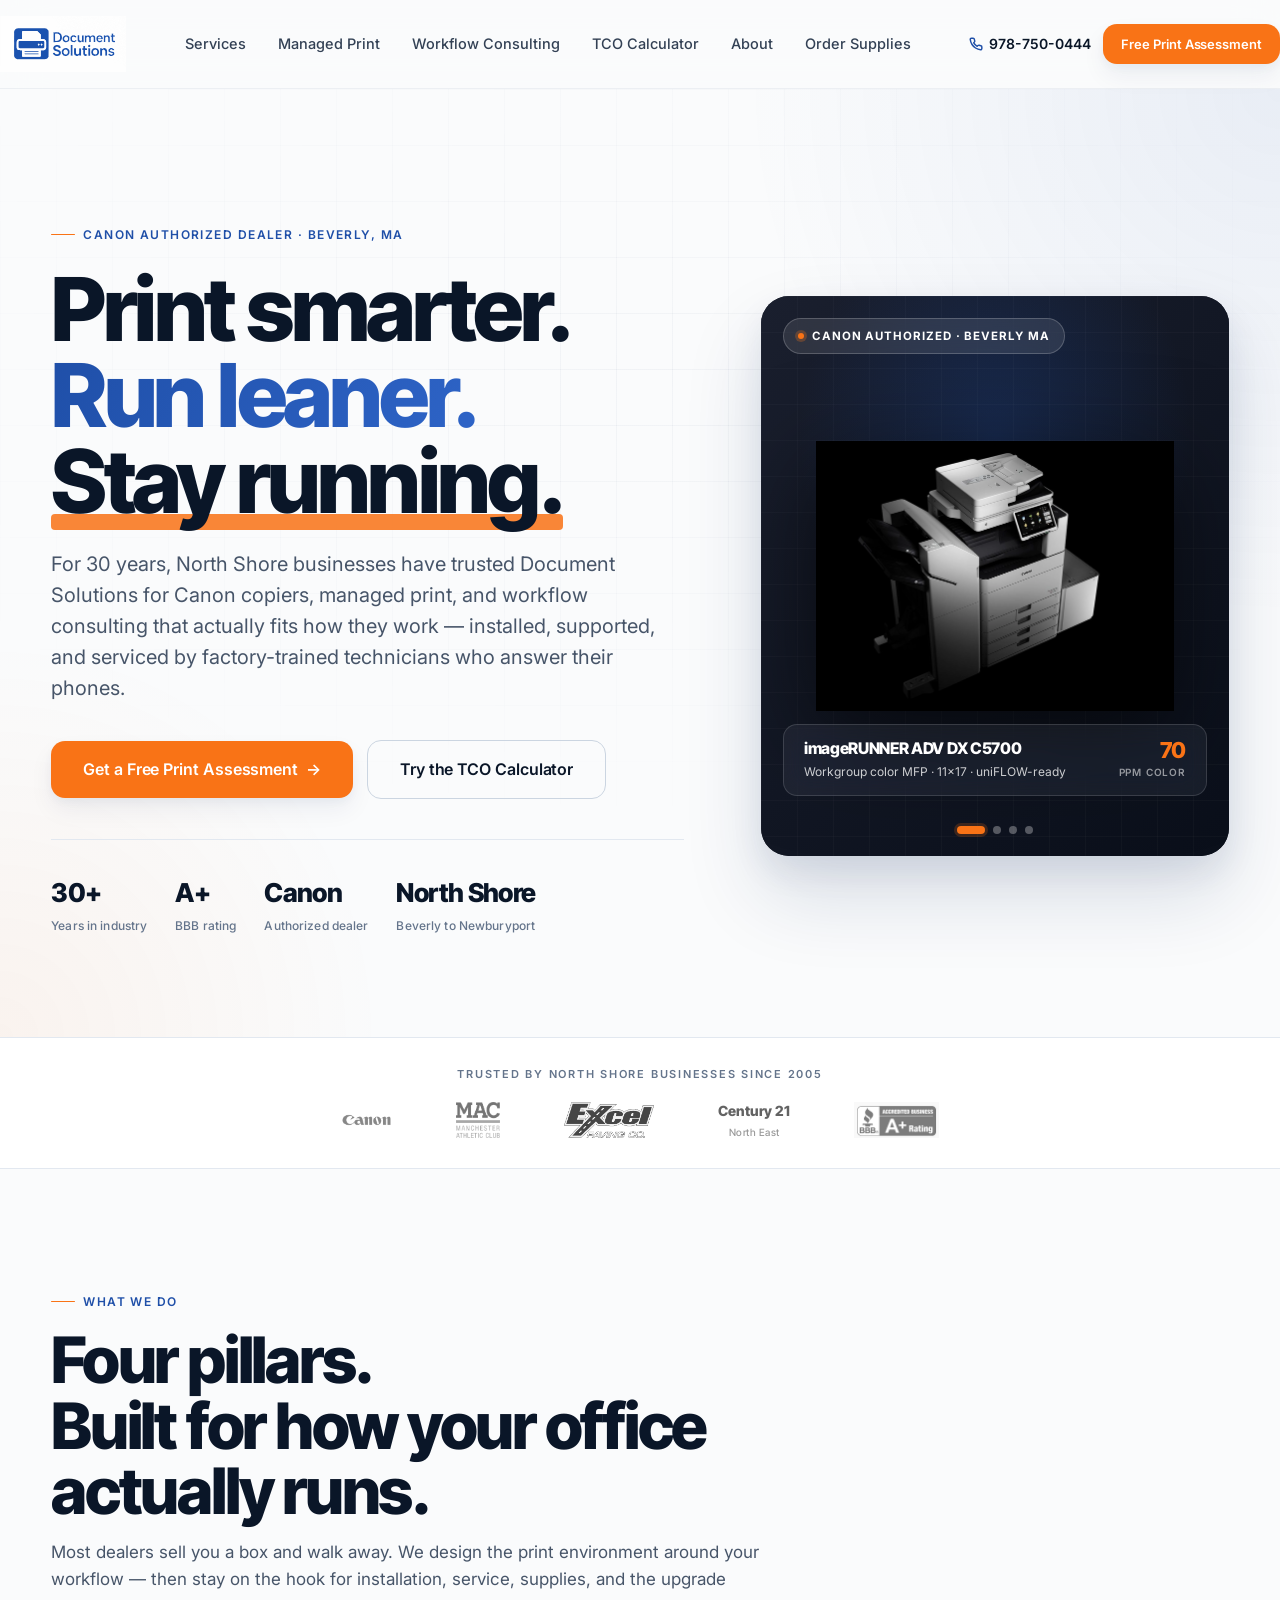
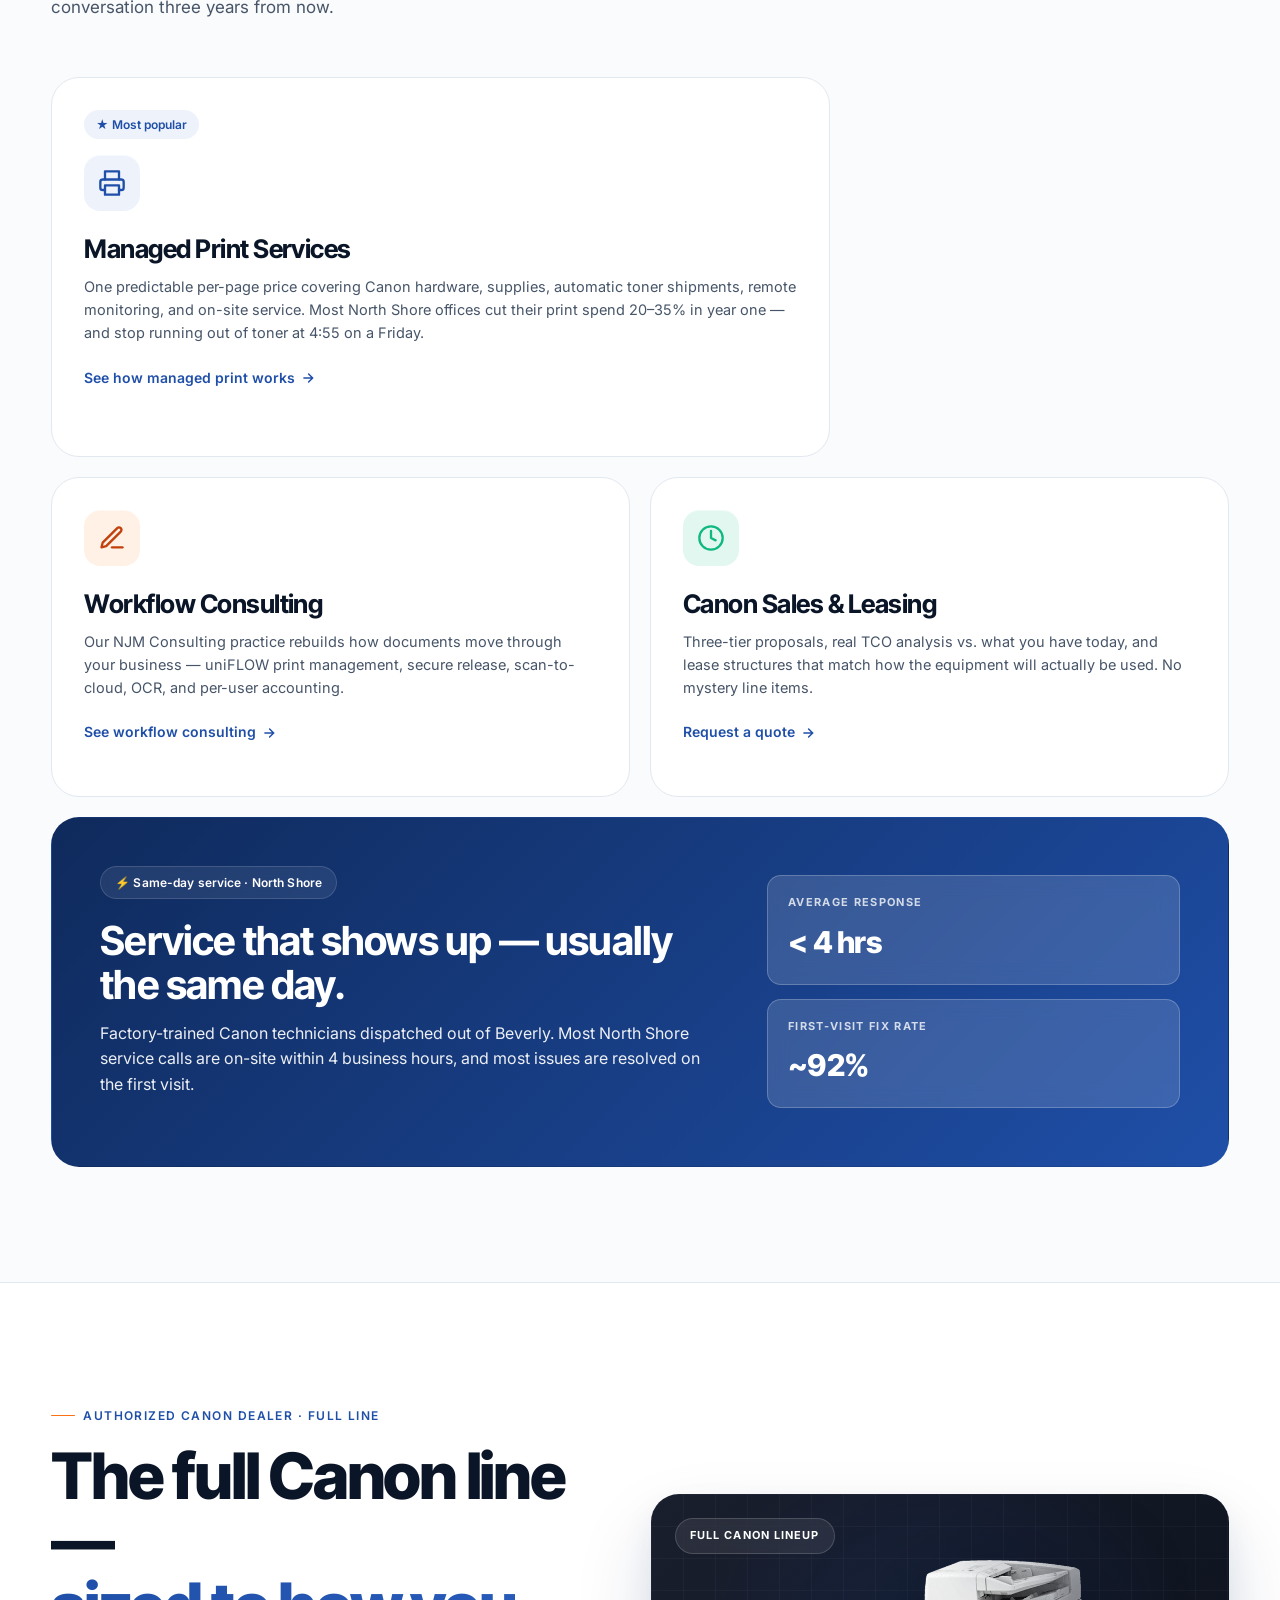
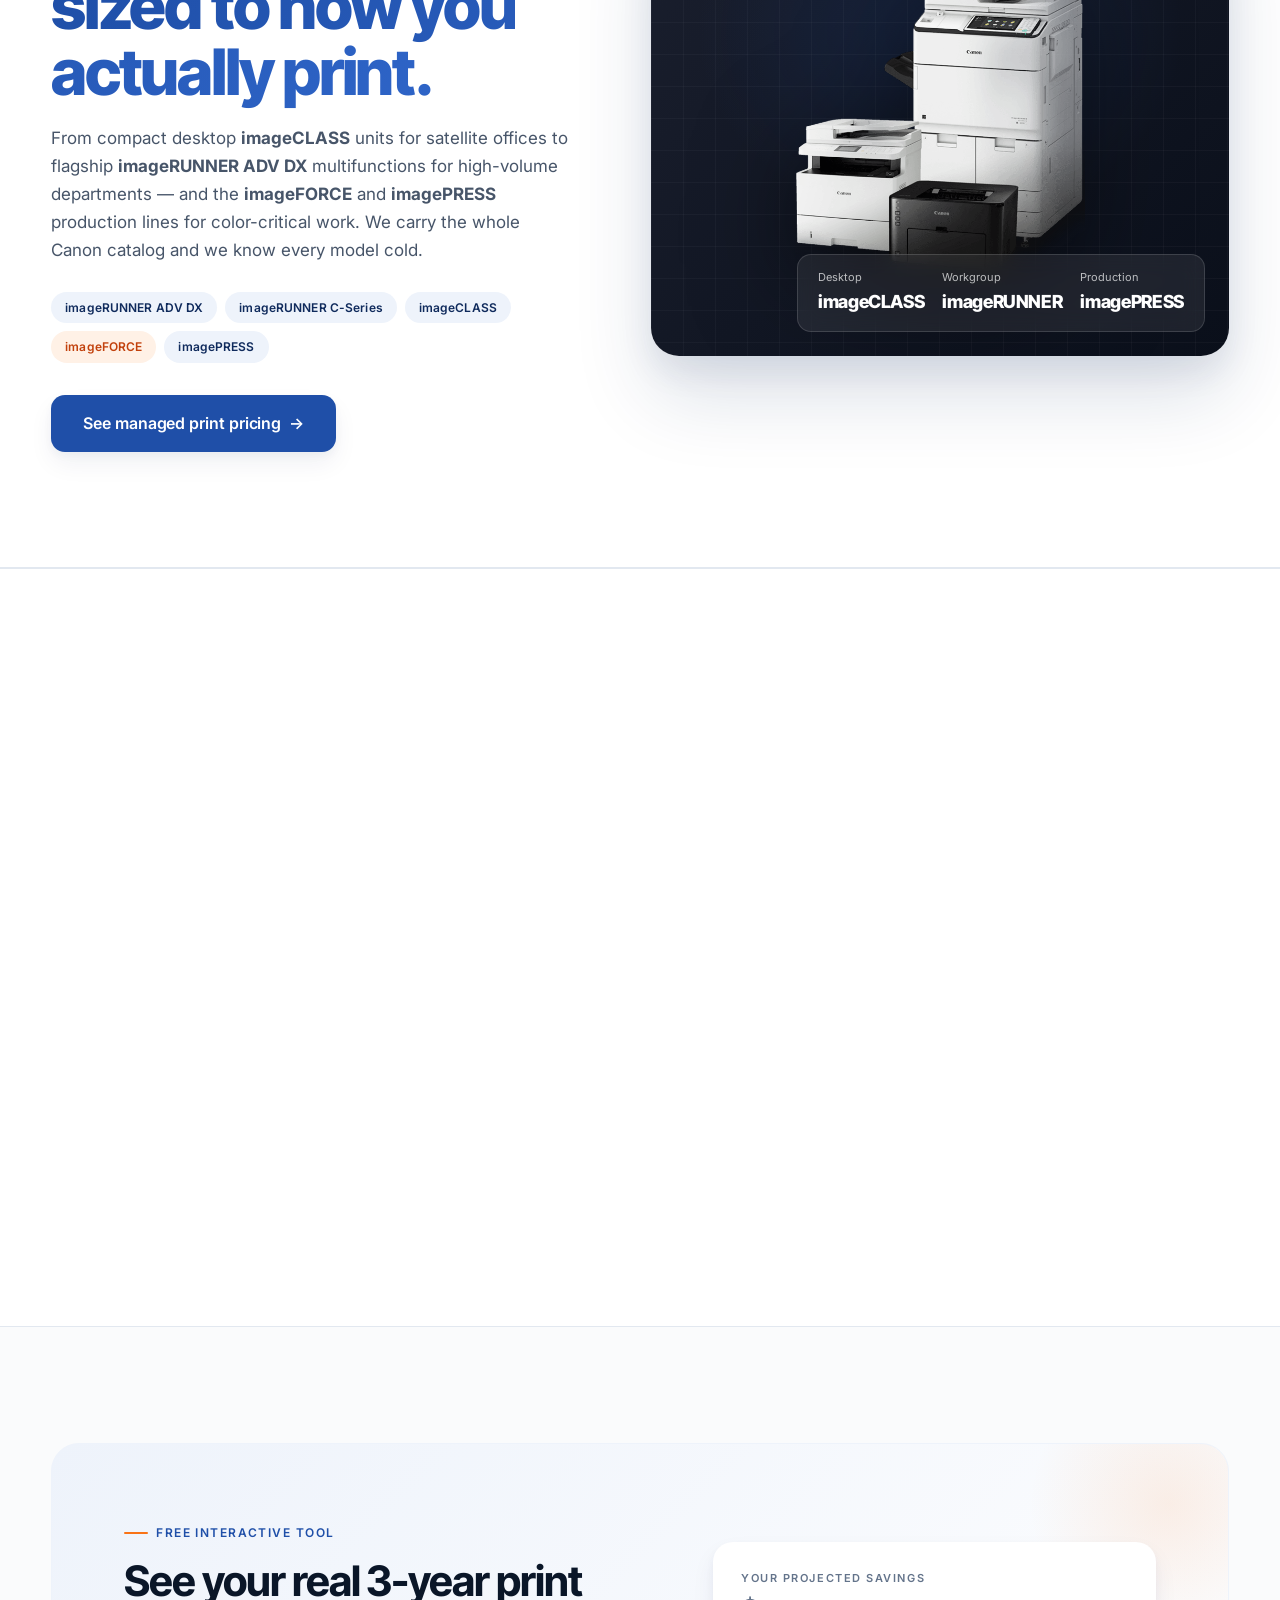
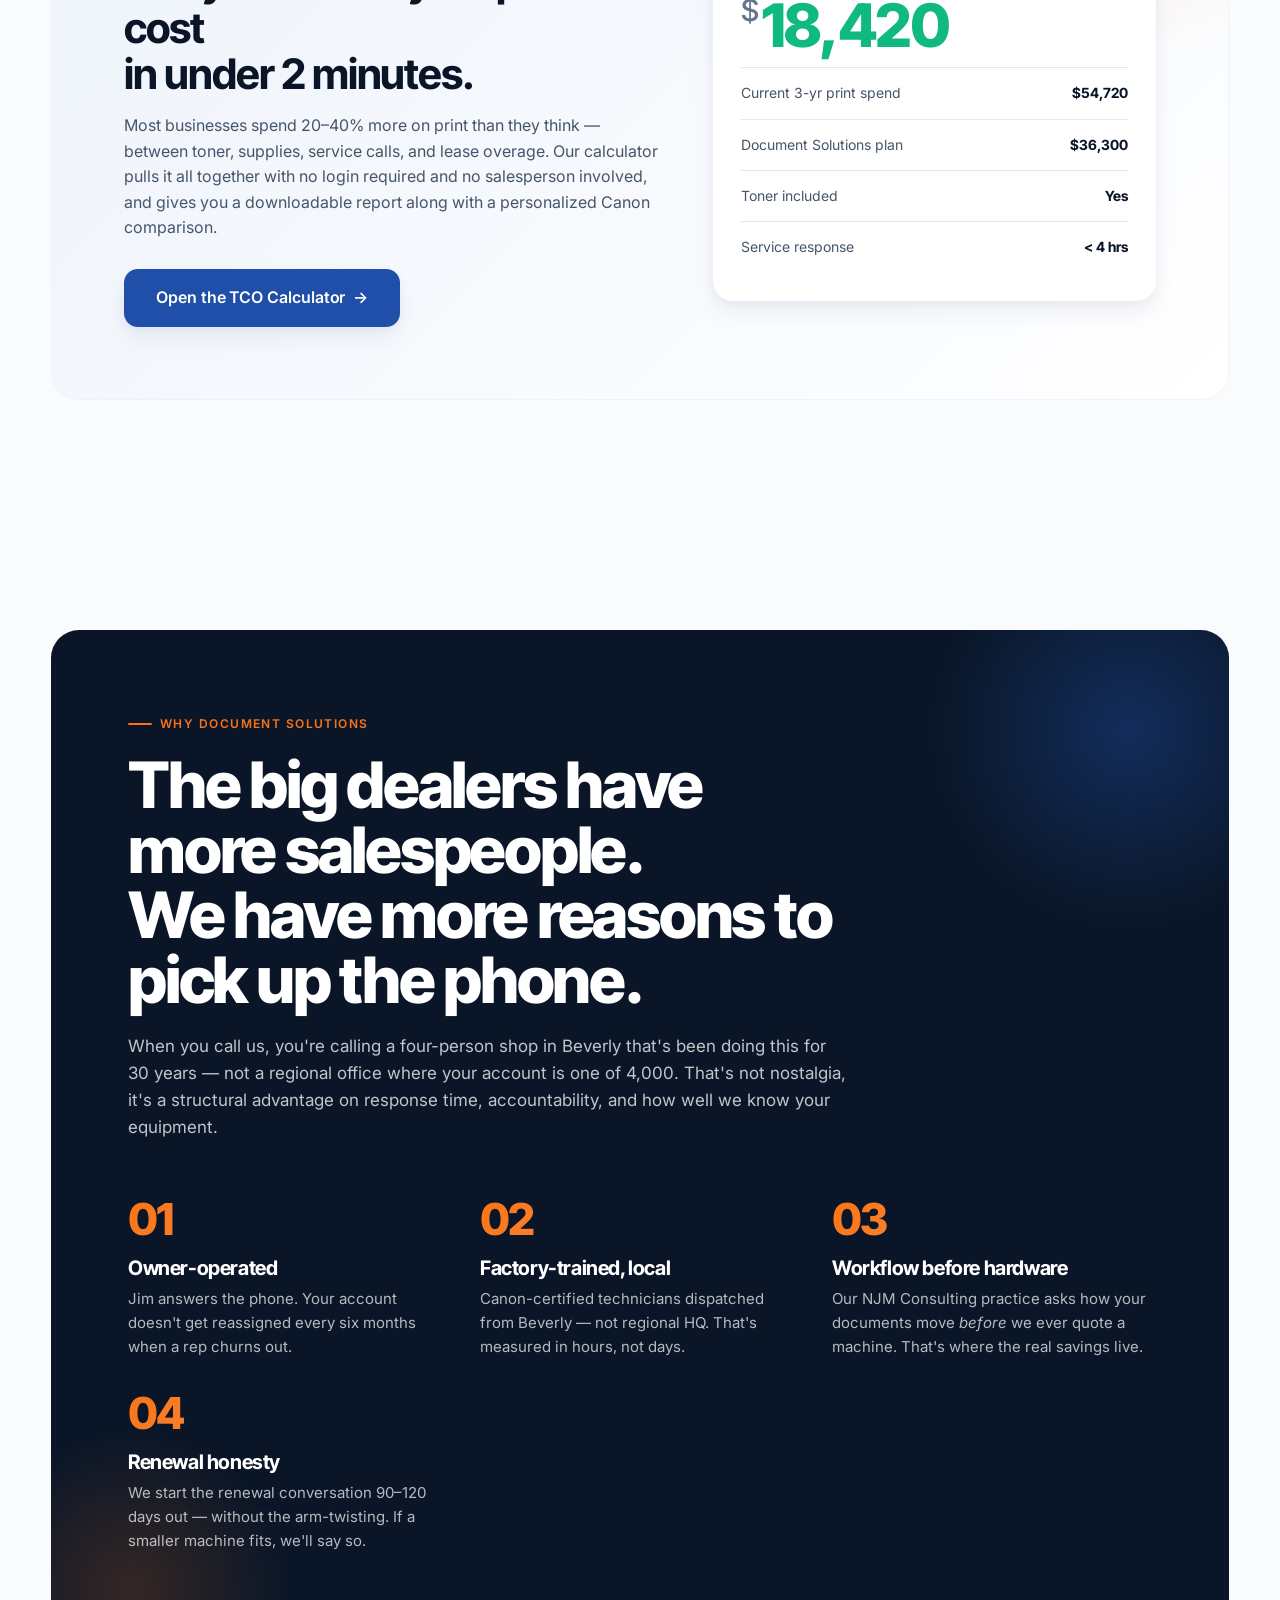
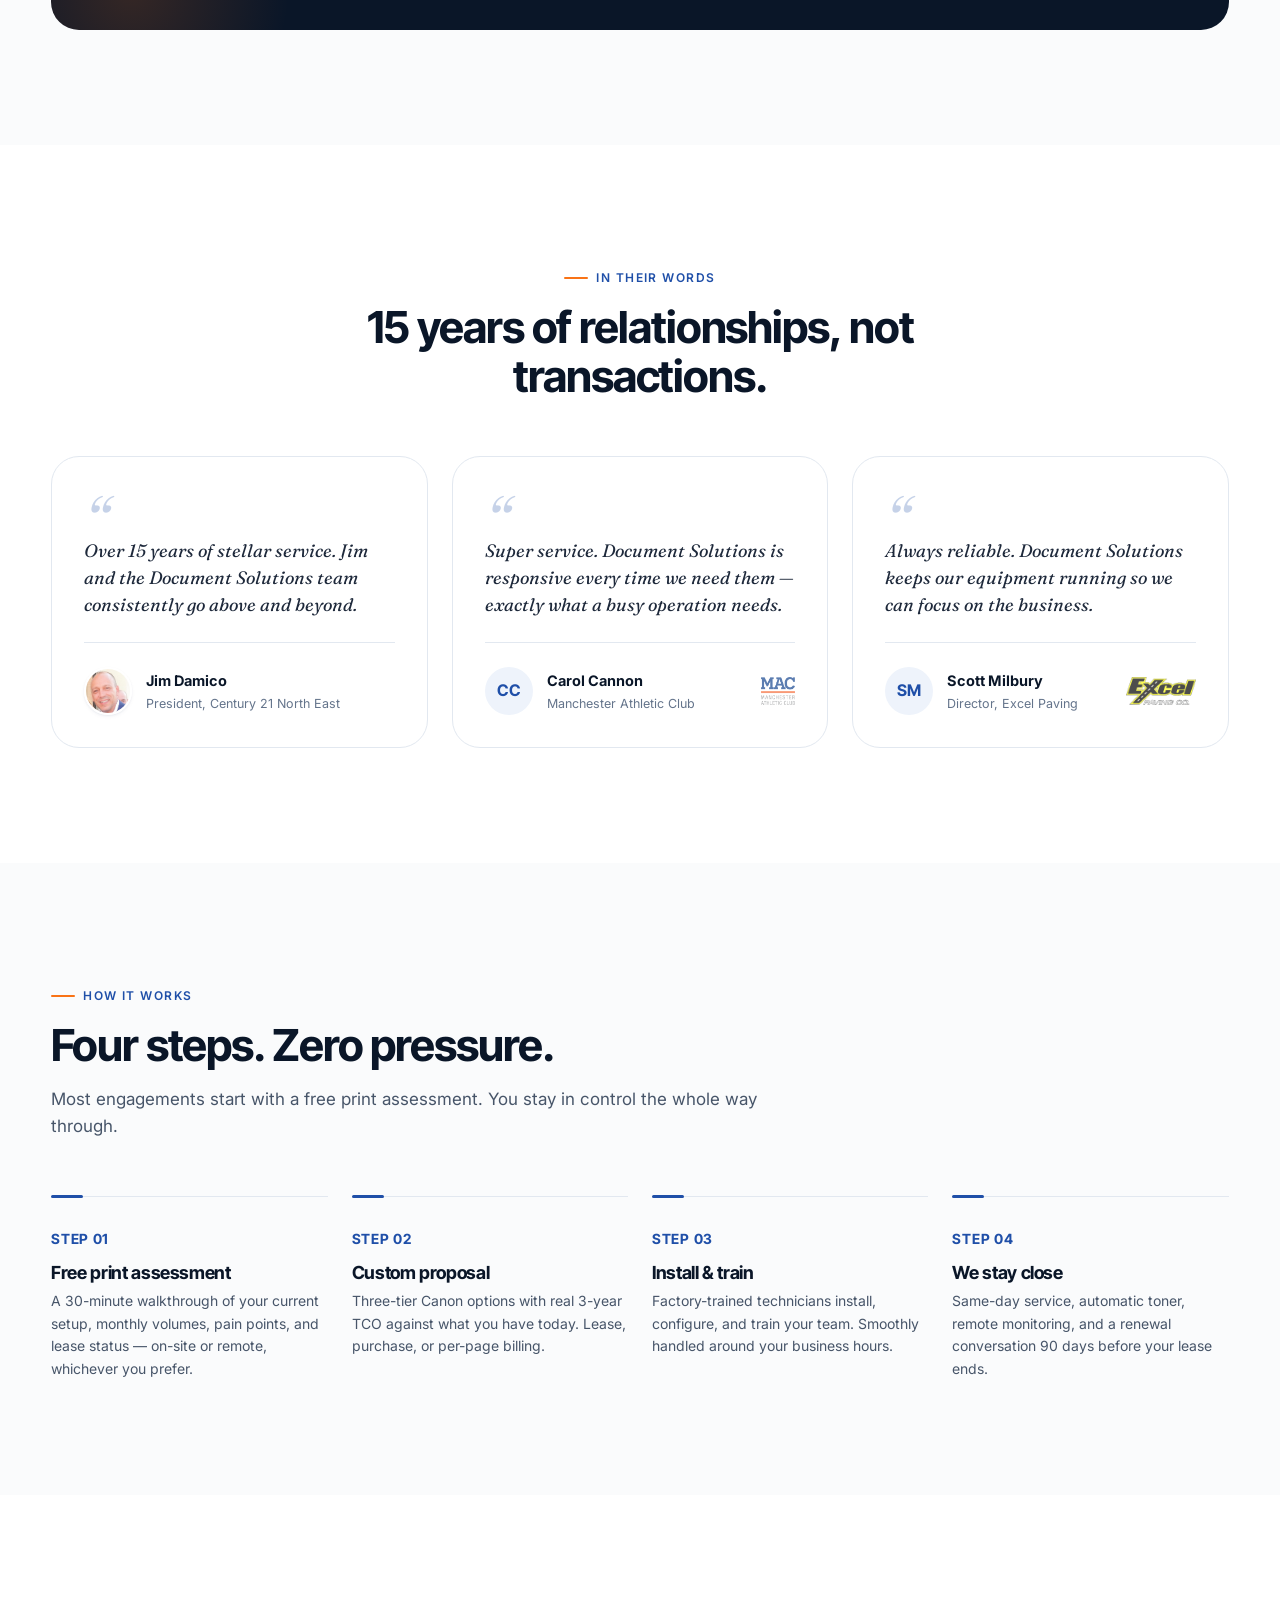
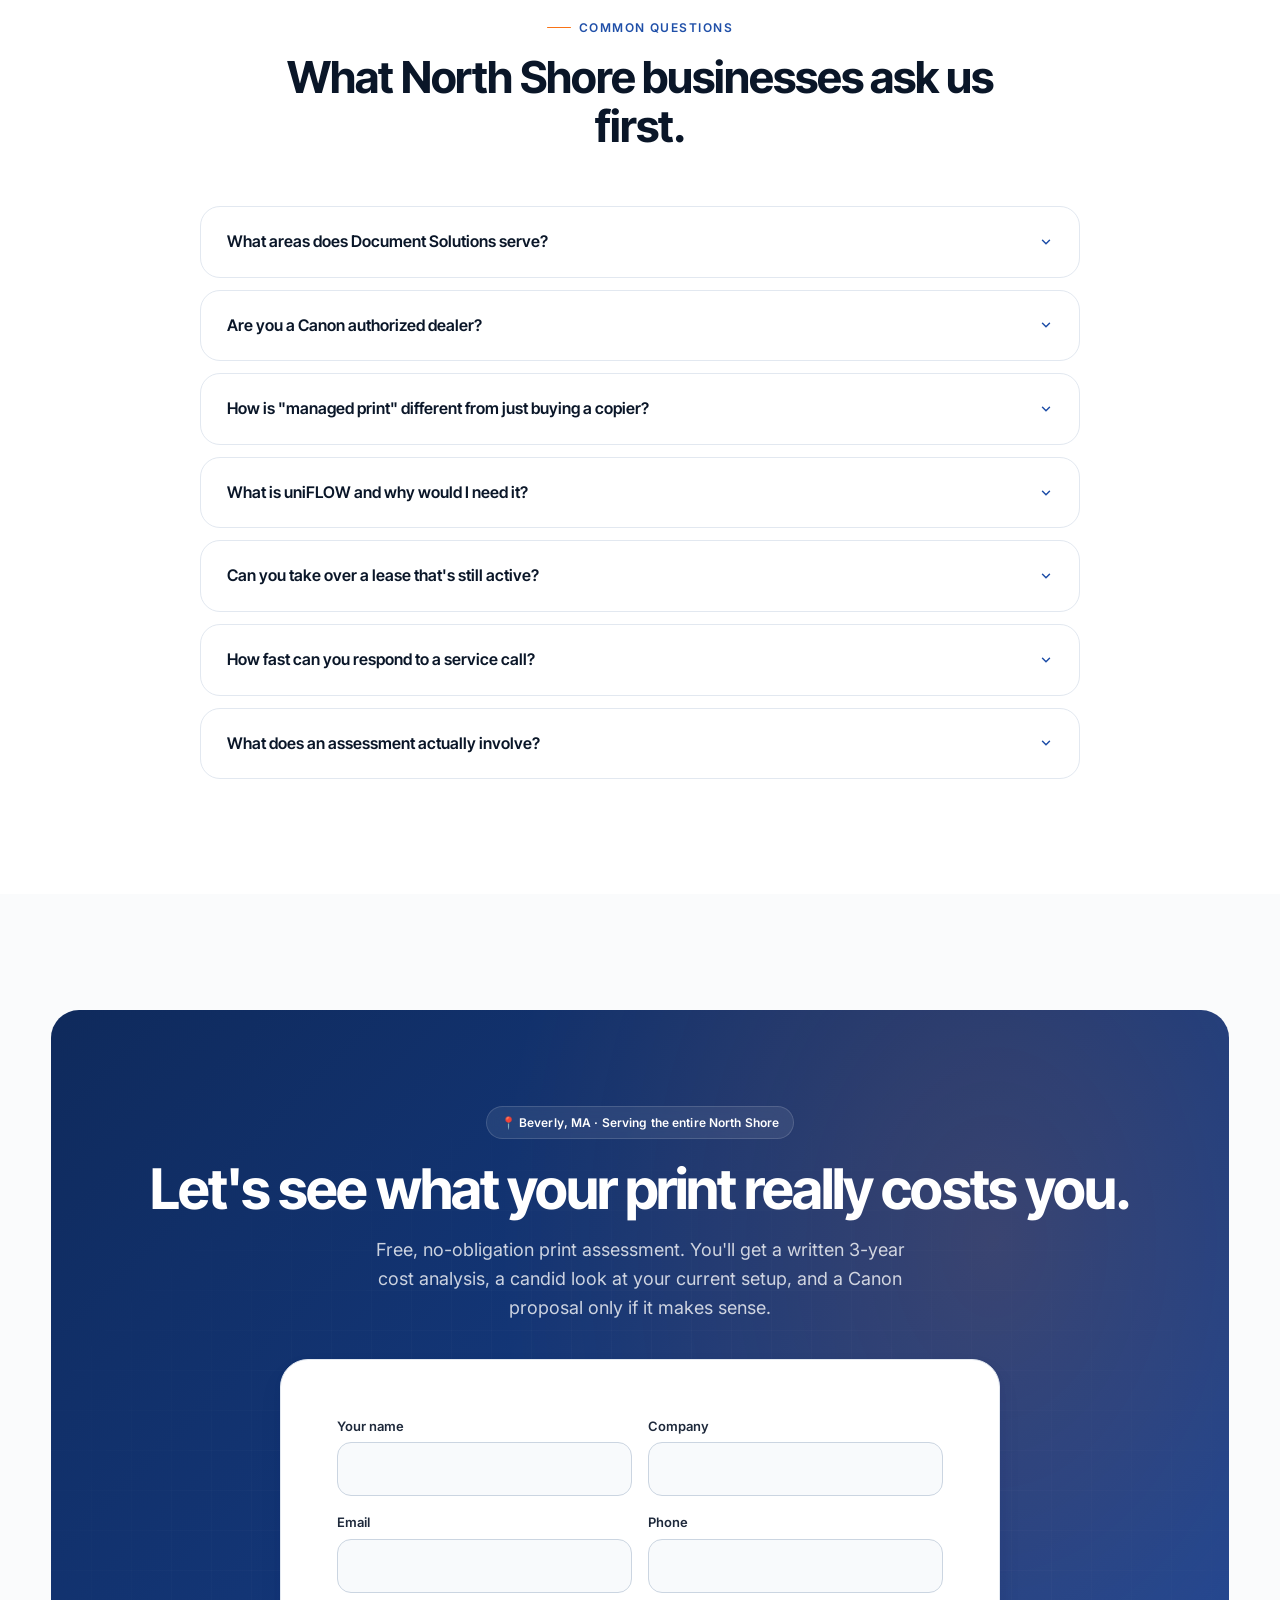
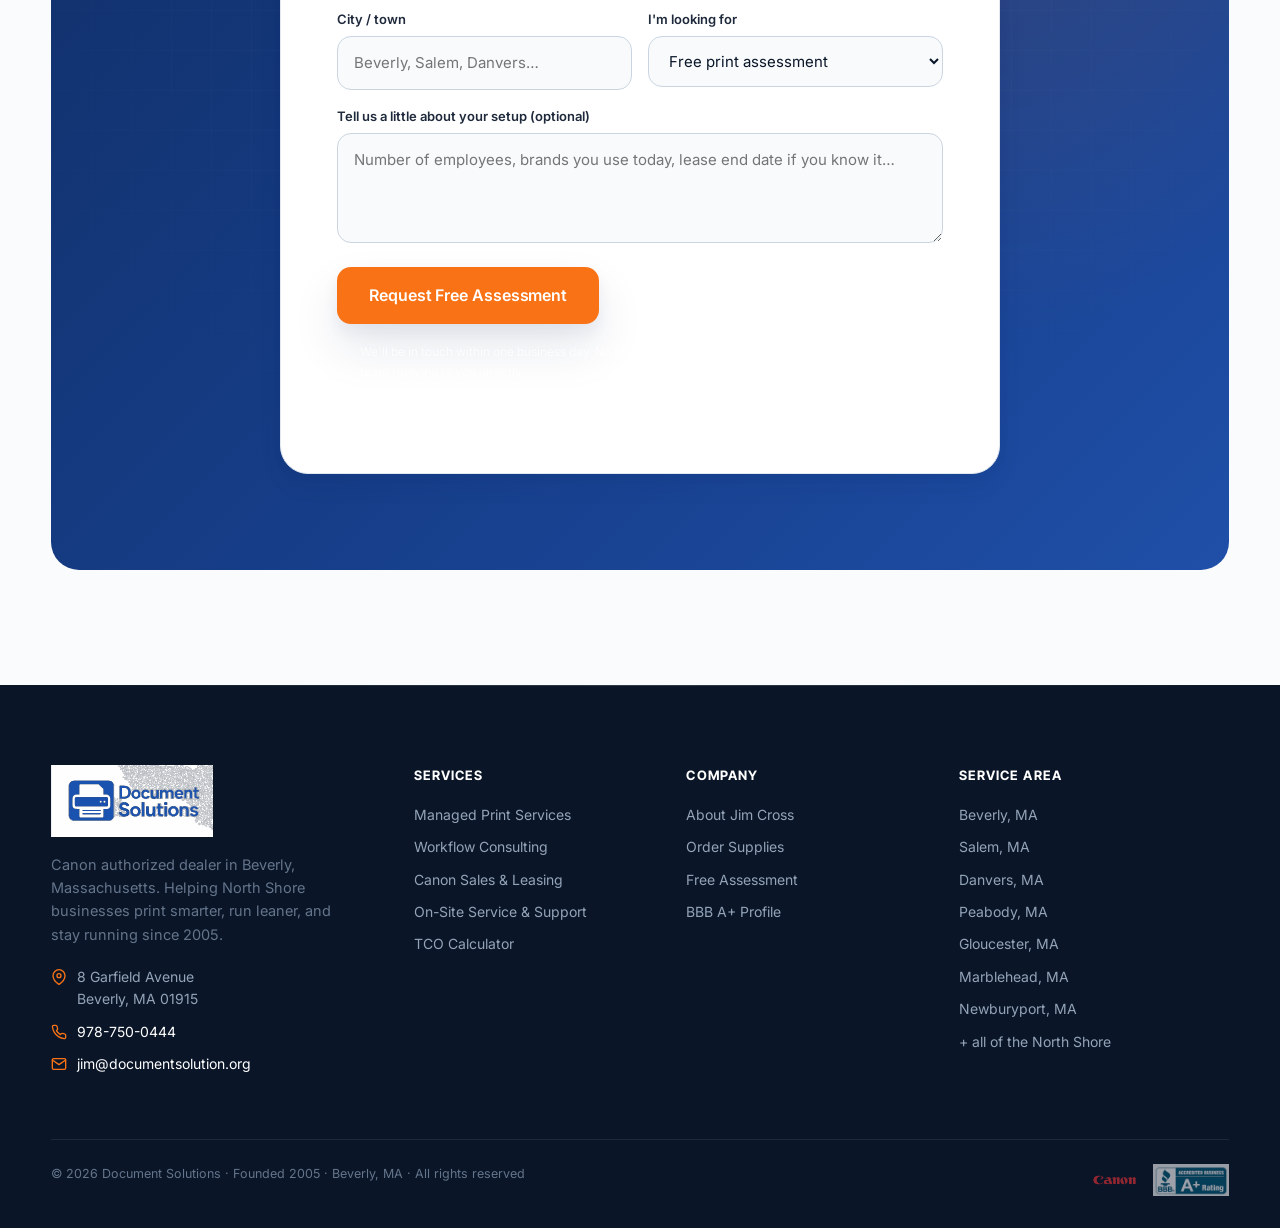
==== commit 75f1ce17: "Fix sentence-fragment grammar in TCO copy Mike caught three places where I'd written staccato fragme" ====
--- a/index.html
+++ b/index.html
@@ -528,7 +528,7 @@
       <div>
         <span class="eyebrow">Free interactive tool</span>
         <h2 class="display-3" style="margin-top:16px;">See your real 3-year print cost<br>in under 2 minutes.</h2>
-        <p>Most businesses are spending 20–40% more on print than they think — between toner, supplies, service calls, and lease overage. Our calculator pulls it all together. No login. No salesperson. Get a downloadable report and a personalized Canon comparison.</p>
+        <p>Most businesses spend 20–40% more on print than they think — between toner, supplies, service calls, and lease overage. Our calculator pulls it all together with no login required and no salesperson involved, and gives you a downloadable report along with a personalized Canon comparison.</p>
         <a href="tco-calculator.html" class="btn btn-blue btn-lg">
           Open the TCO Calculator
           <span class="btn-arrow">→</span>
@@ -644,7 +644,7 @@
       <div class="process-step fade-up">
         <div class="process-step-num">STEP 01</div>
         <h4>Free print assessment</h4>
-        <p>30-minute walkthrough of your current setup, monthly volumes, pain points, and lease status. On-site or remote.</p>
+        <p>A 30-minute walkthrough of your current setup, monthly volumes, pain points, and lease status — on-site or remote, whichever you prefer.</p>
       </div>
       <div class="process-step fade-up delay-1">
         <div class="process-step-num">STEP 02</div>
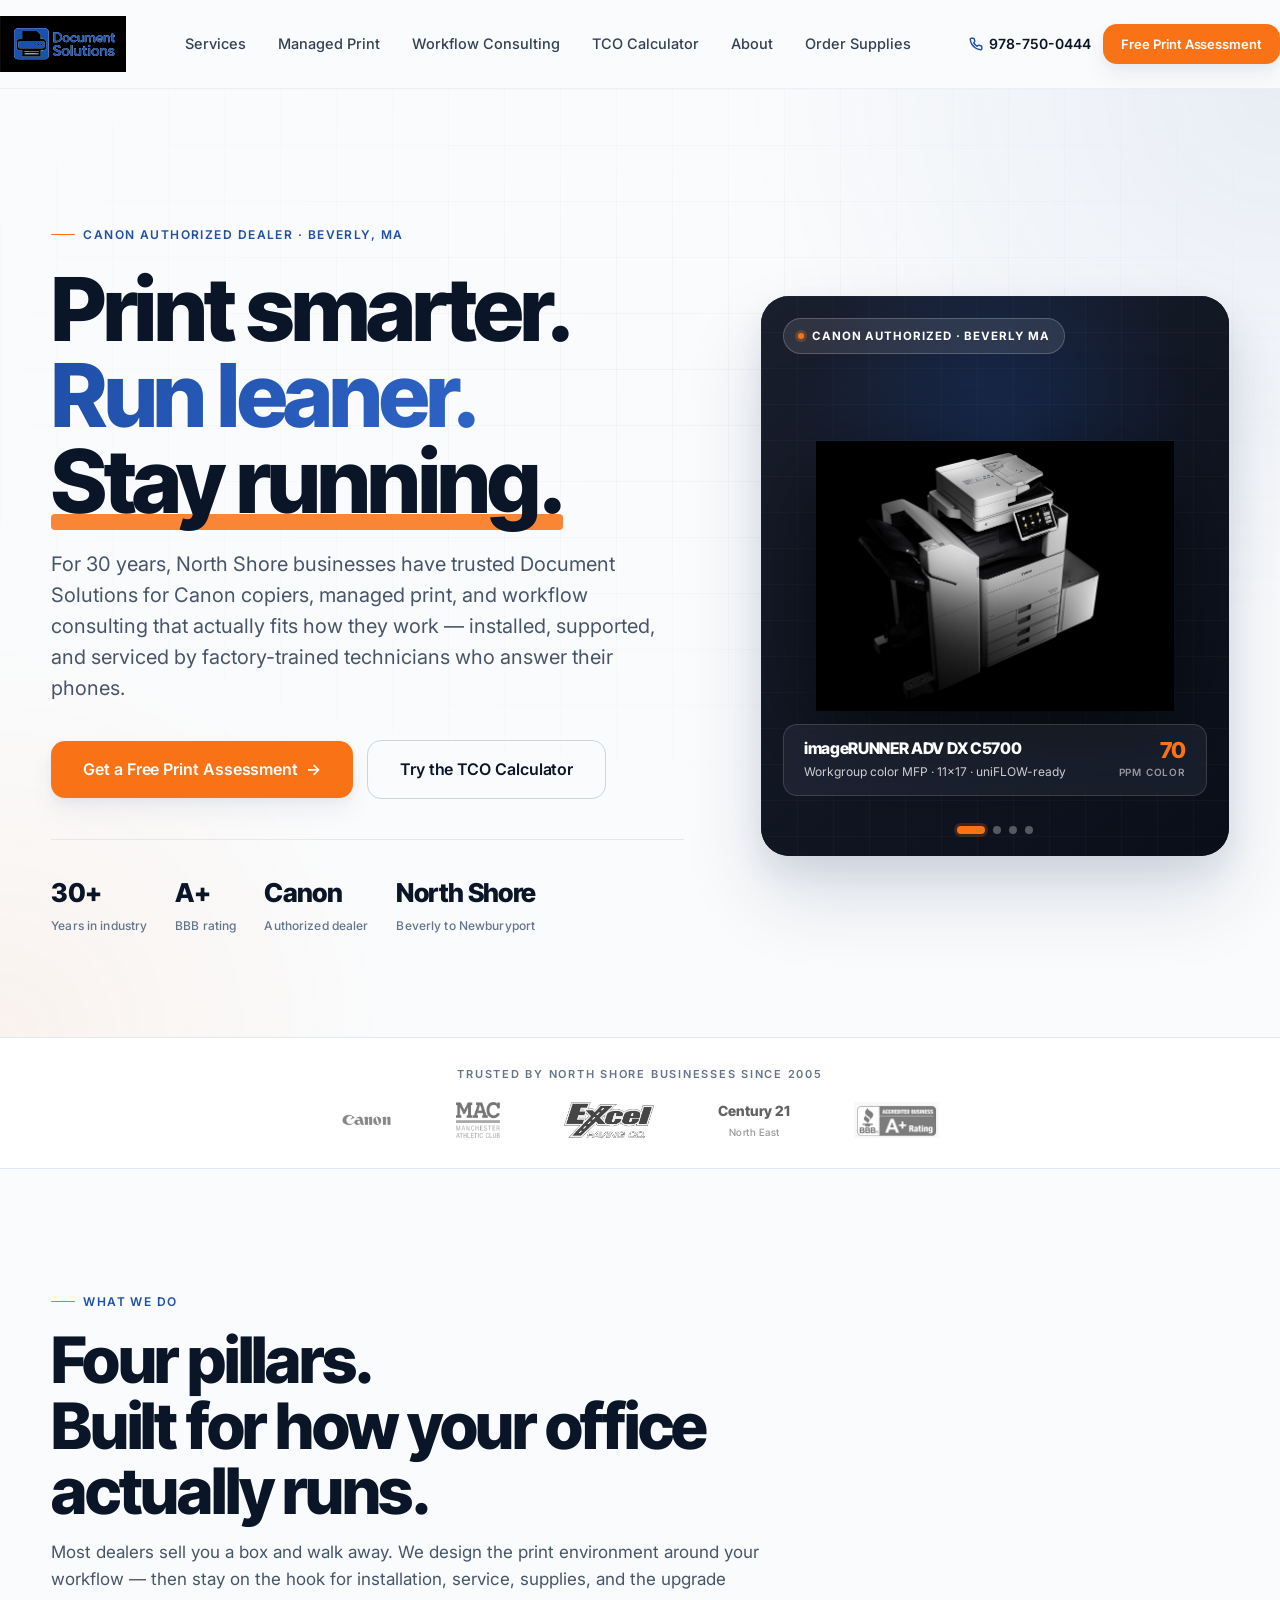
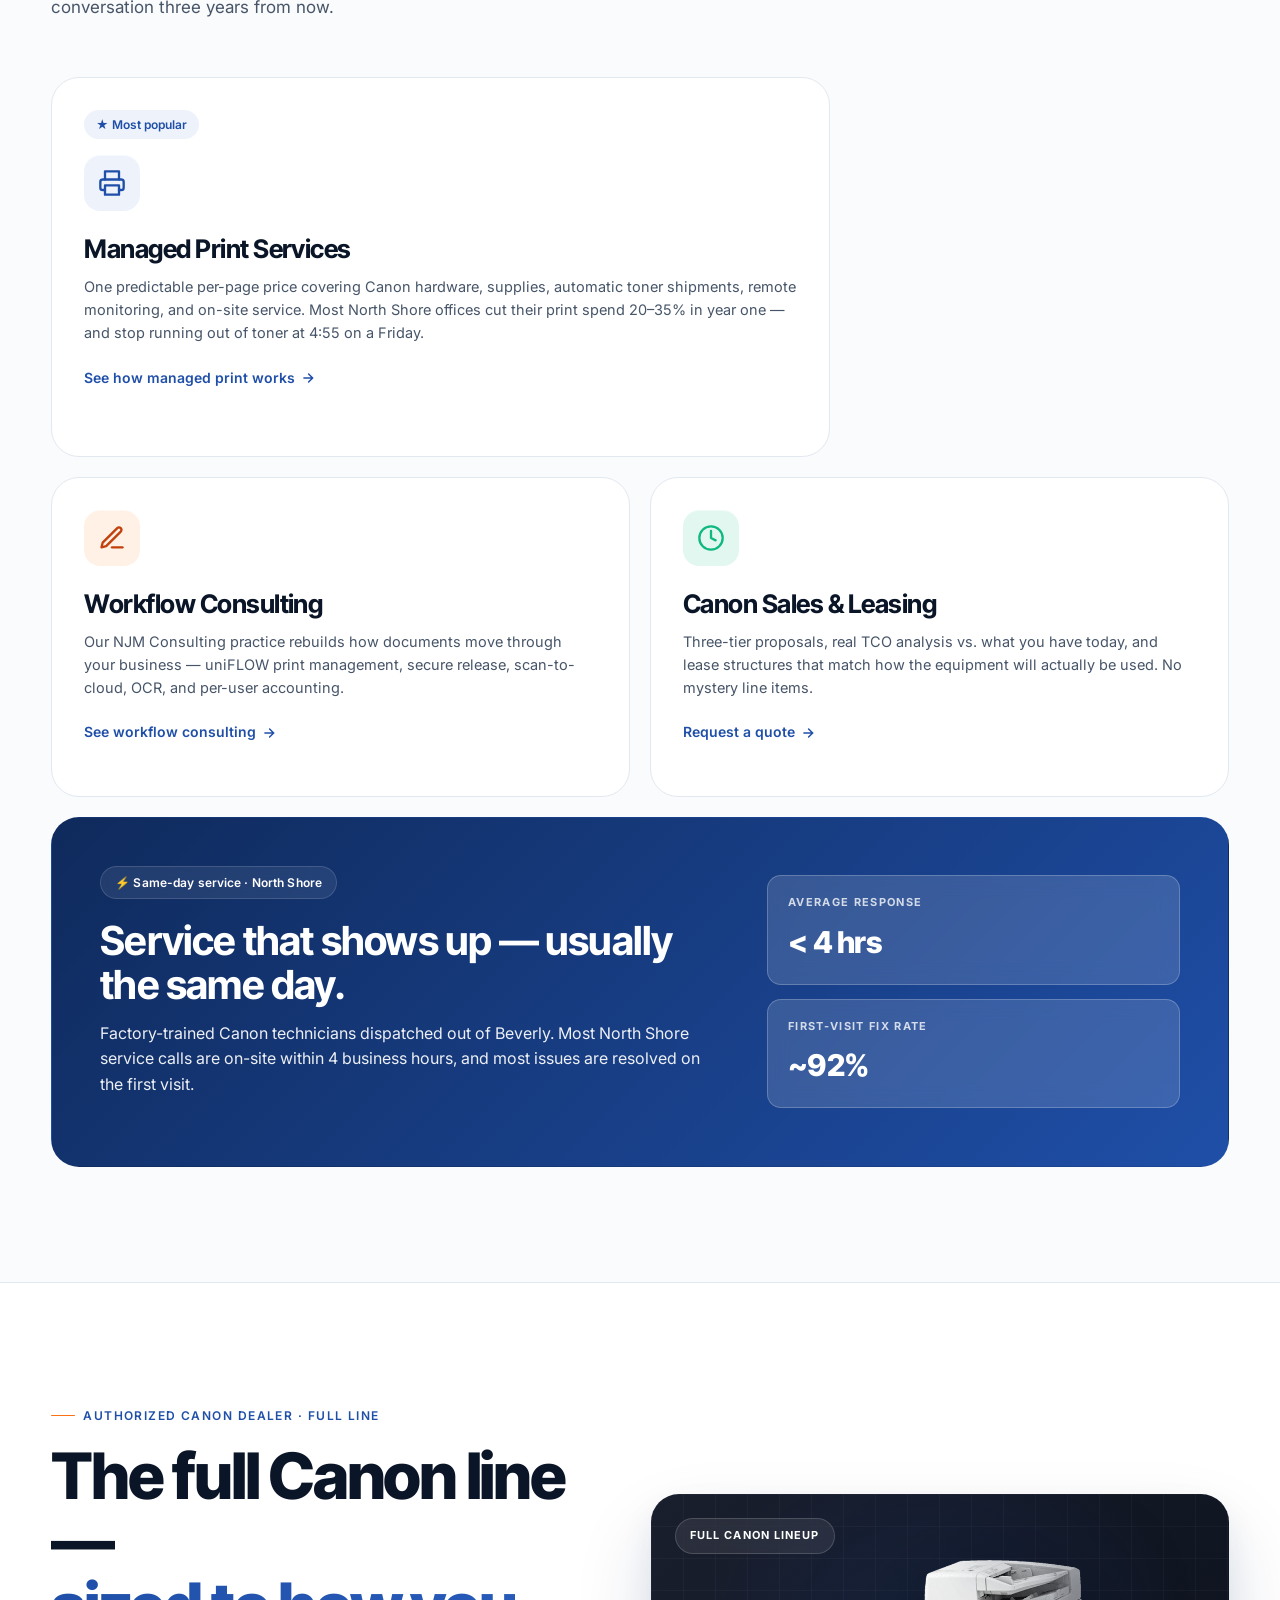
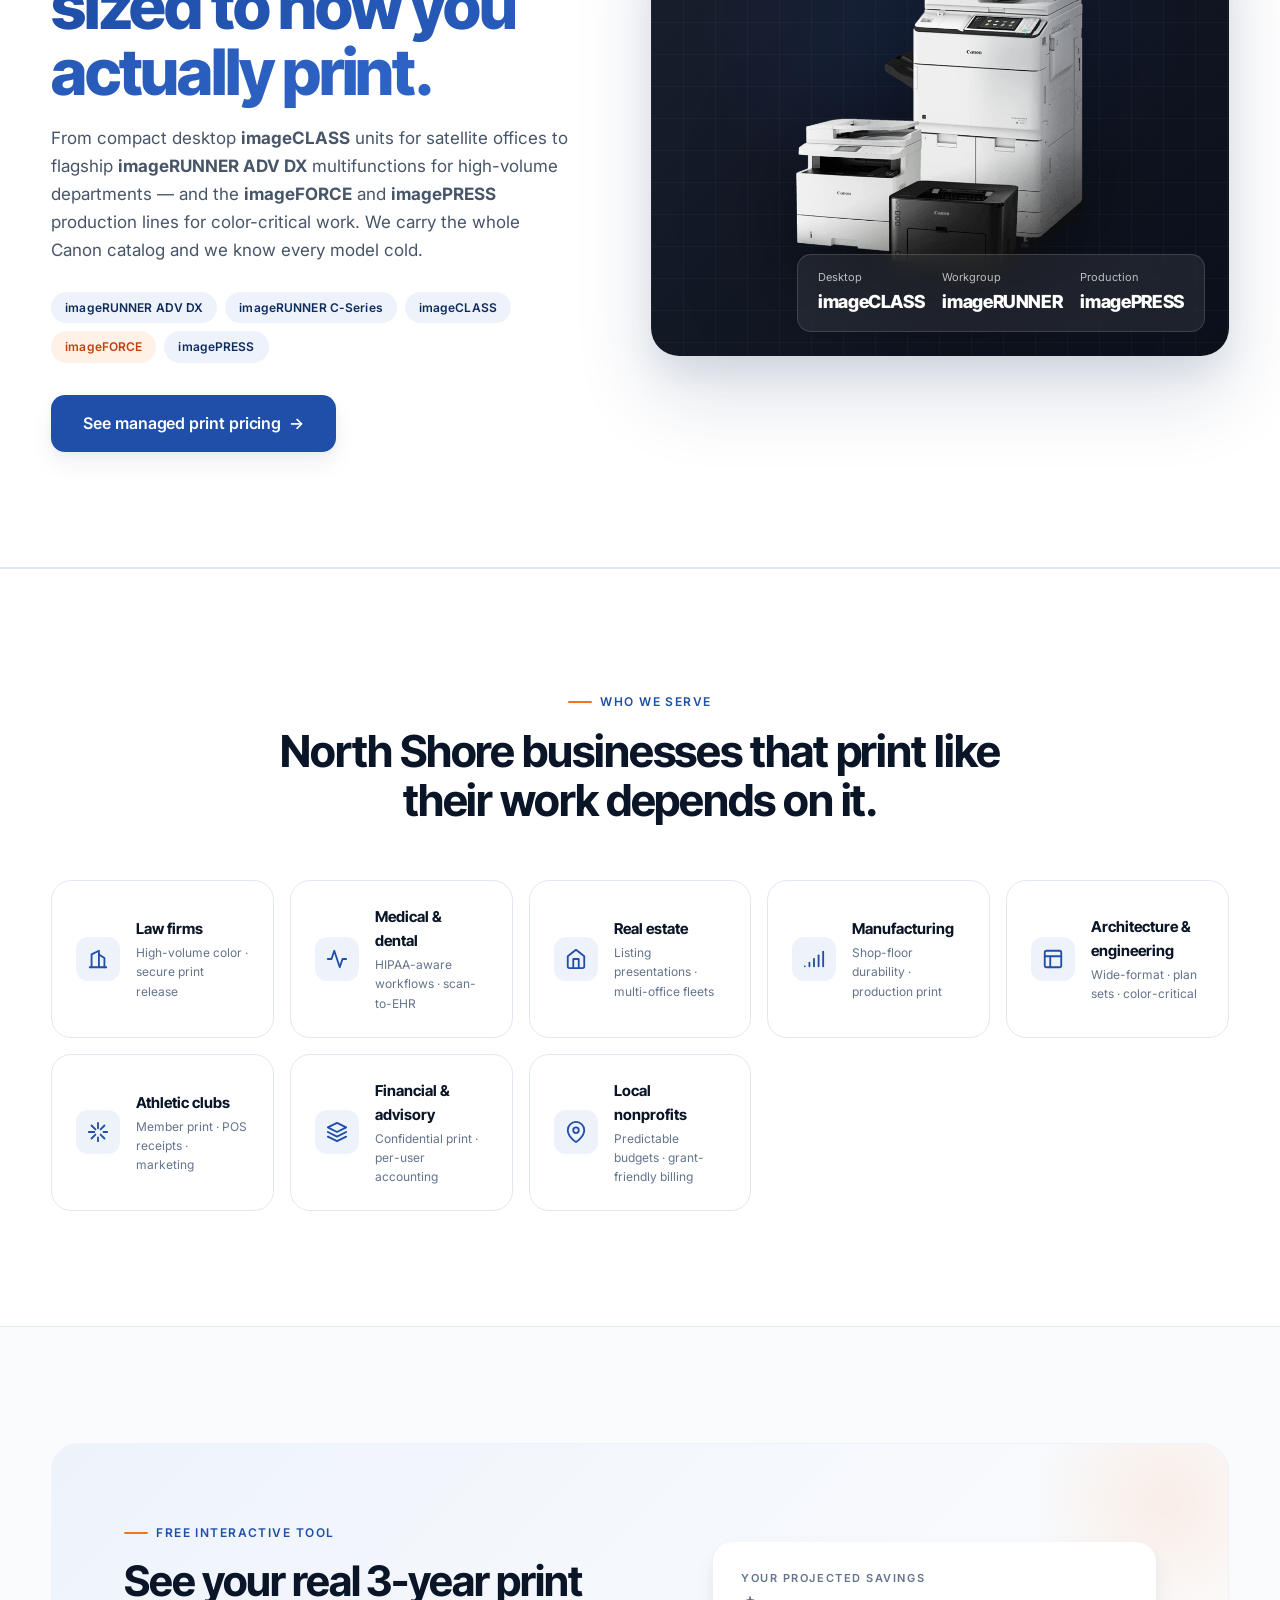
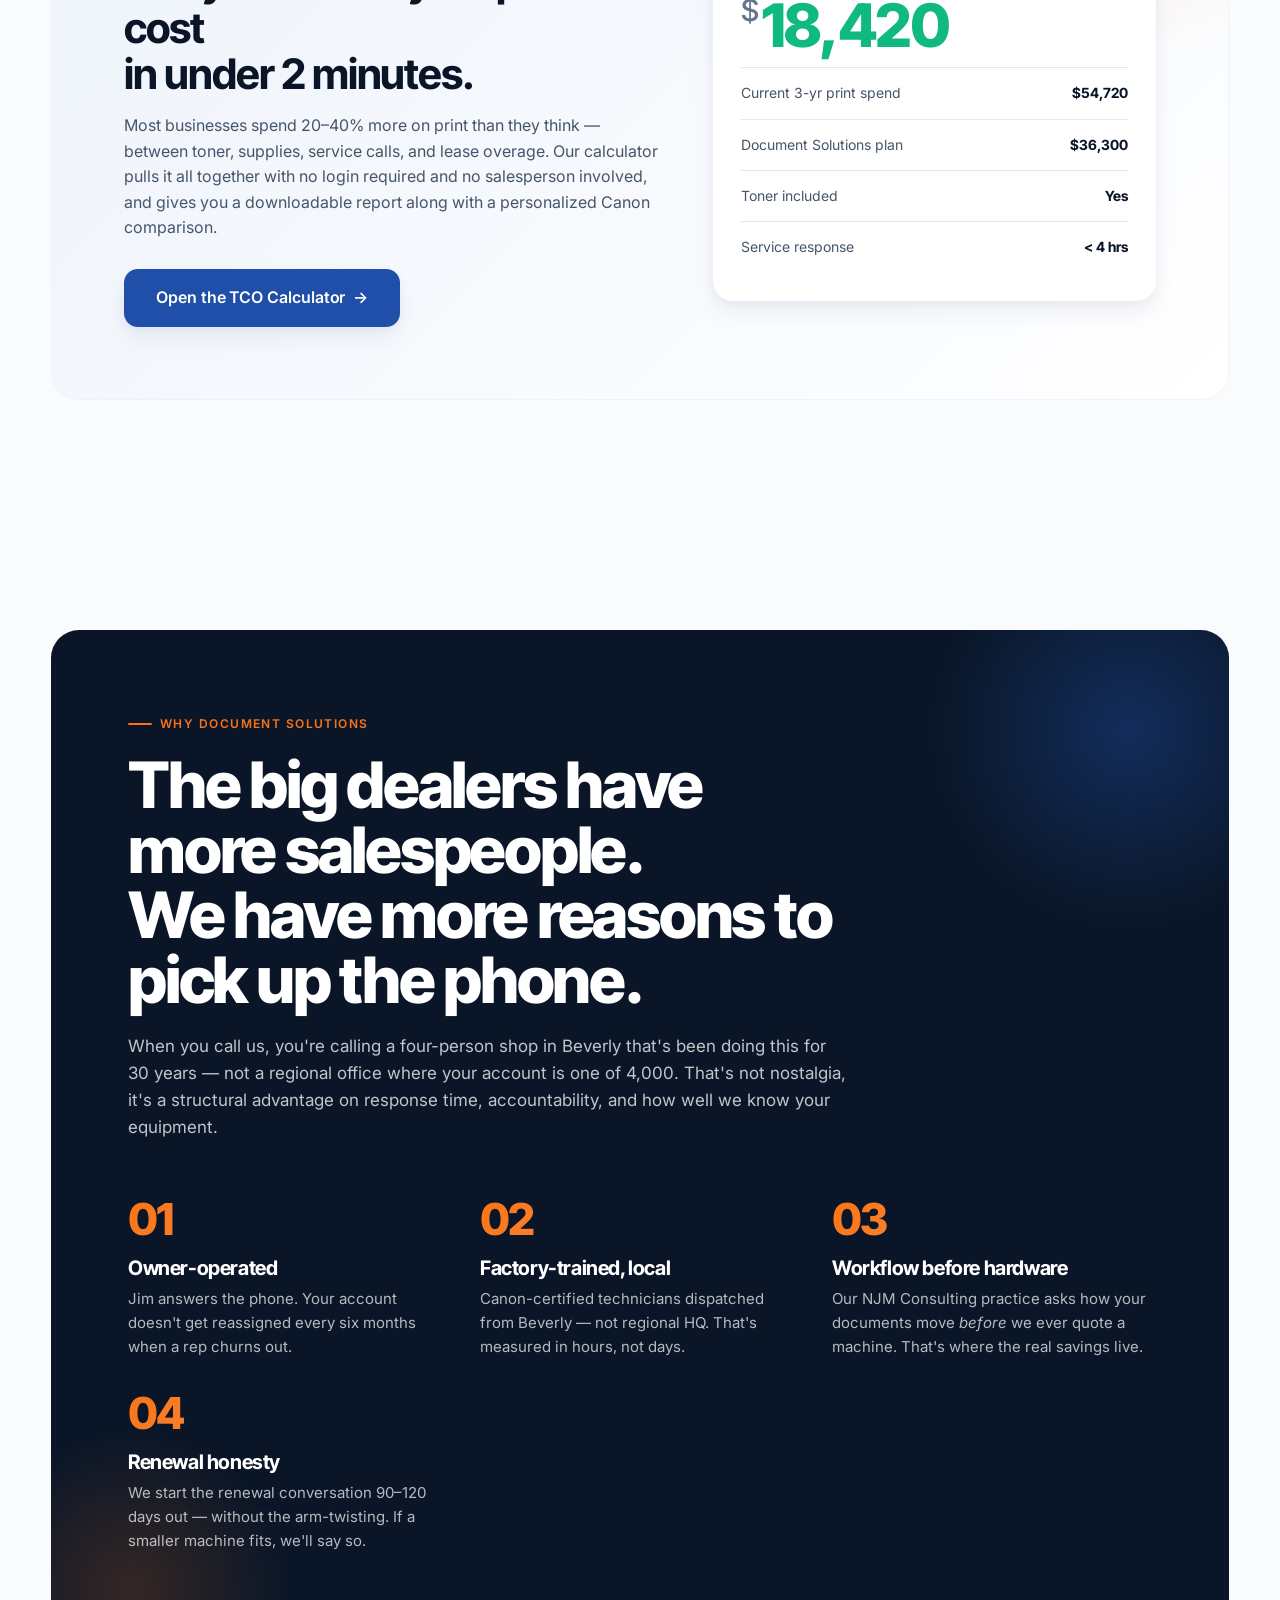
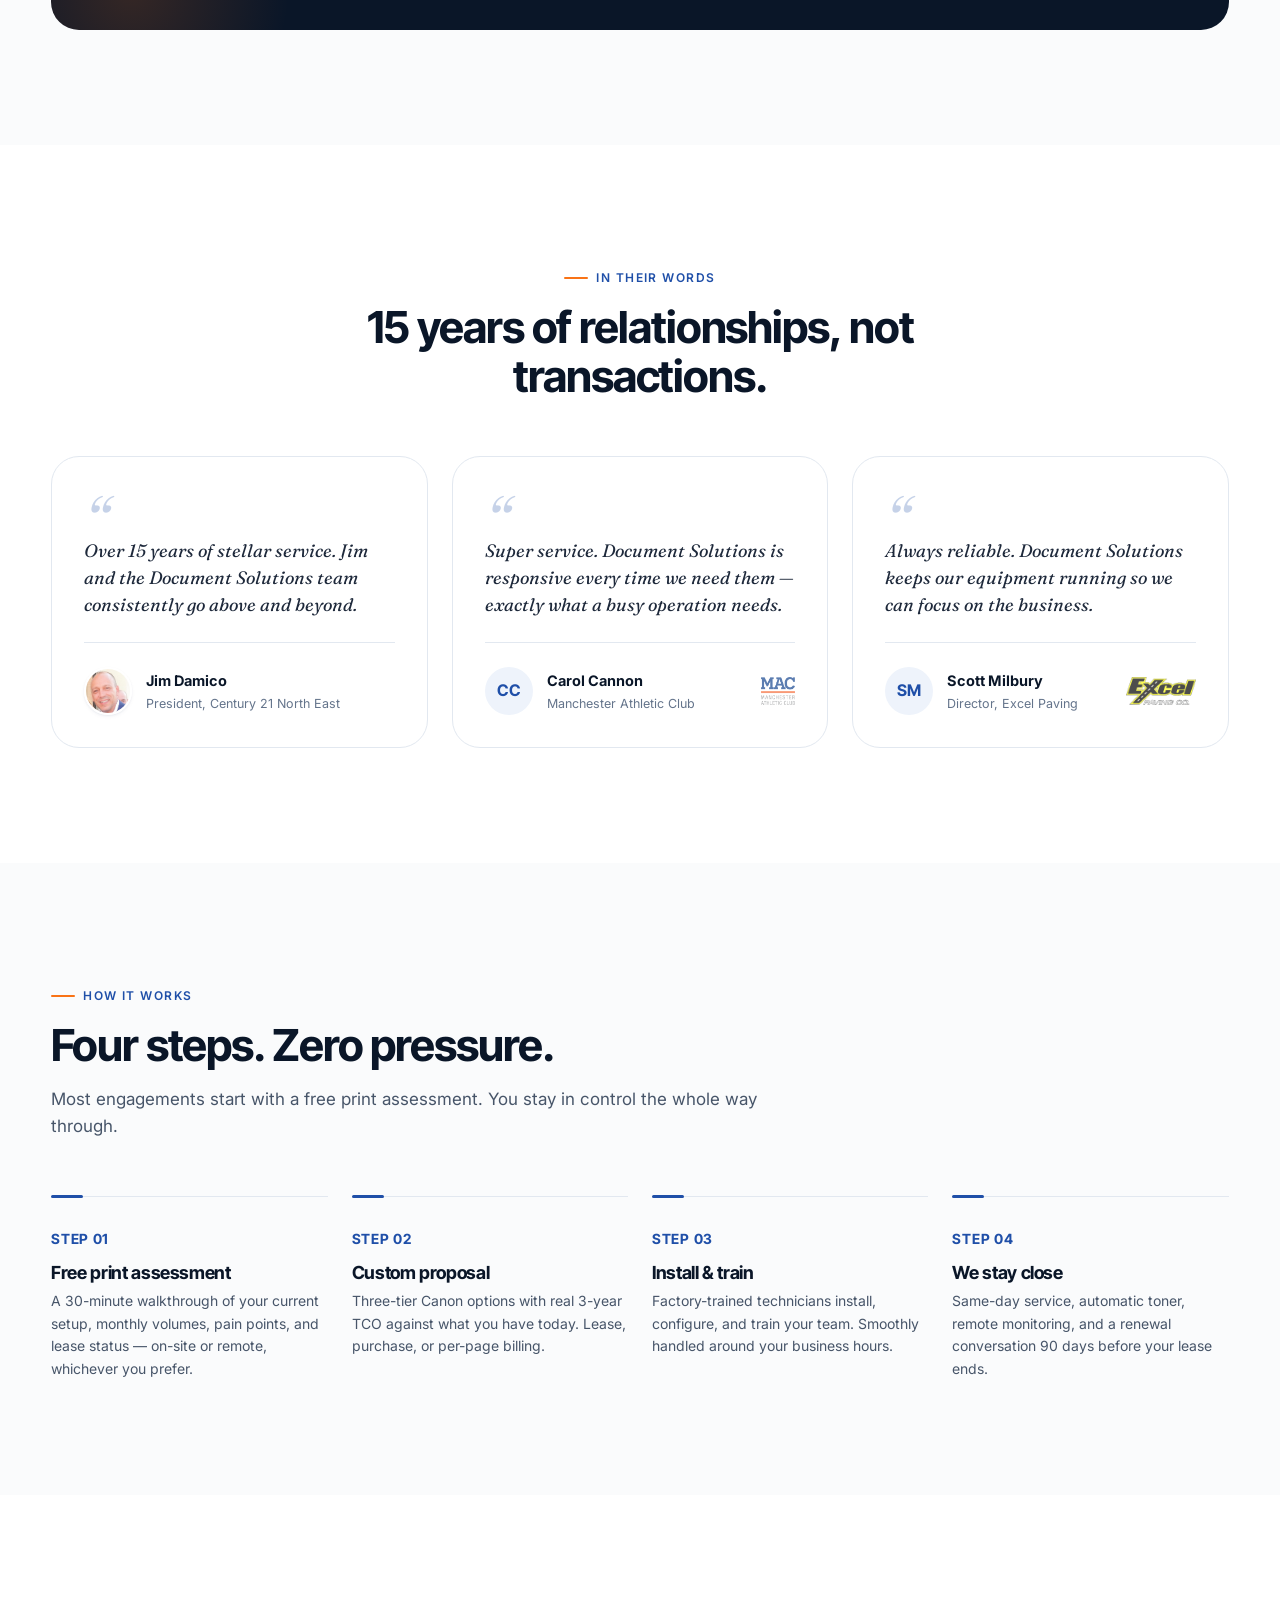
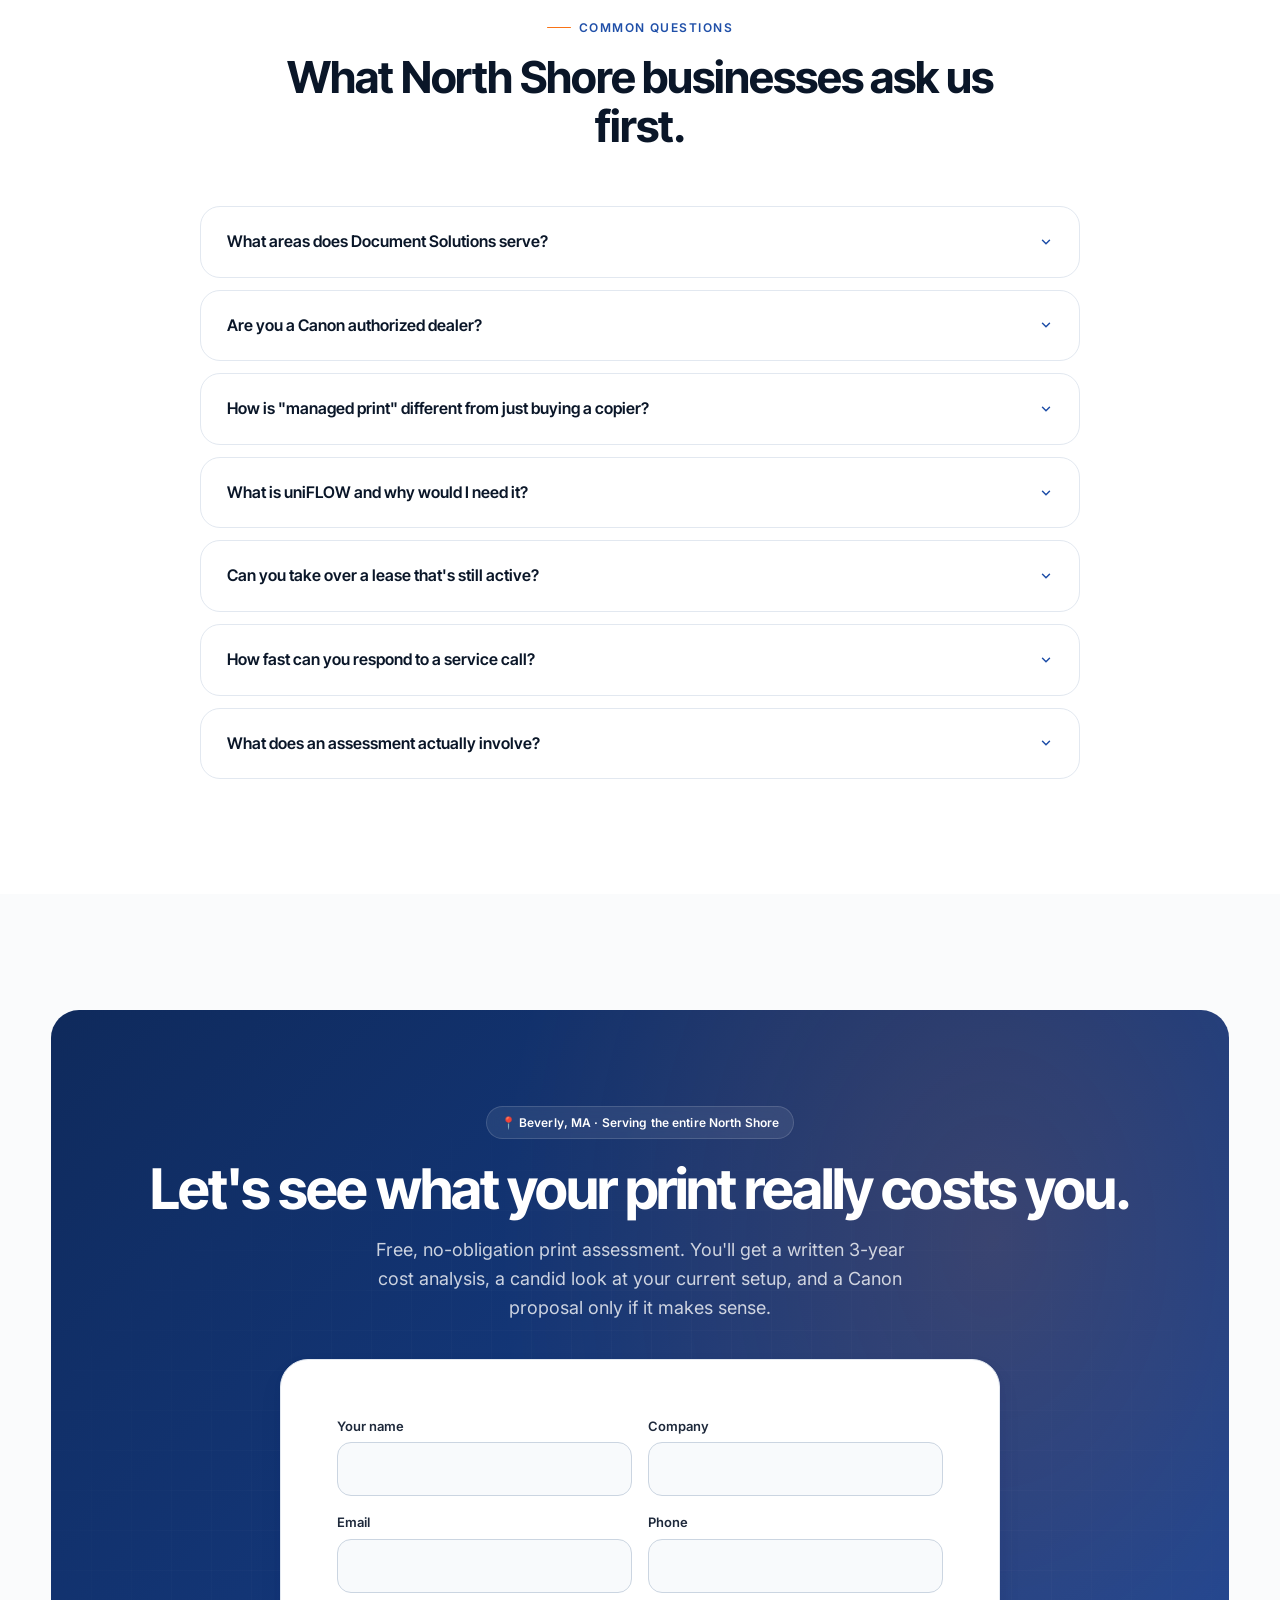
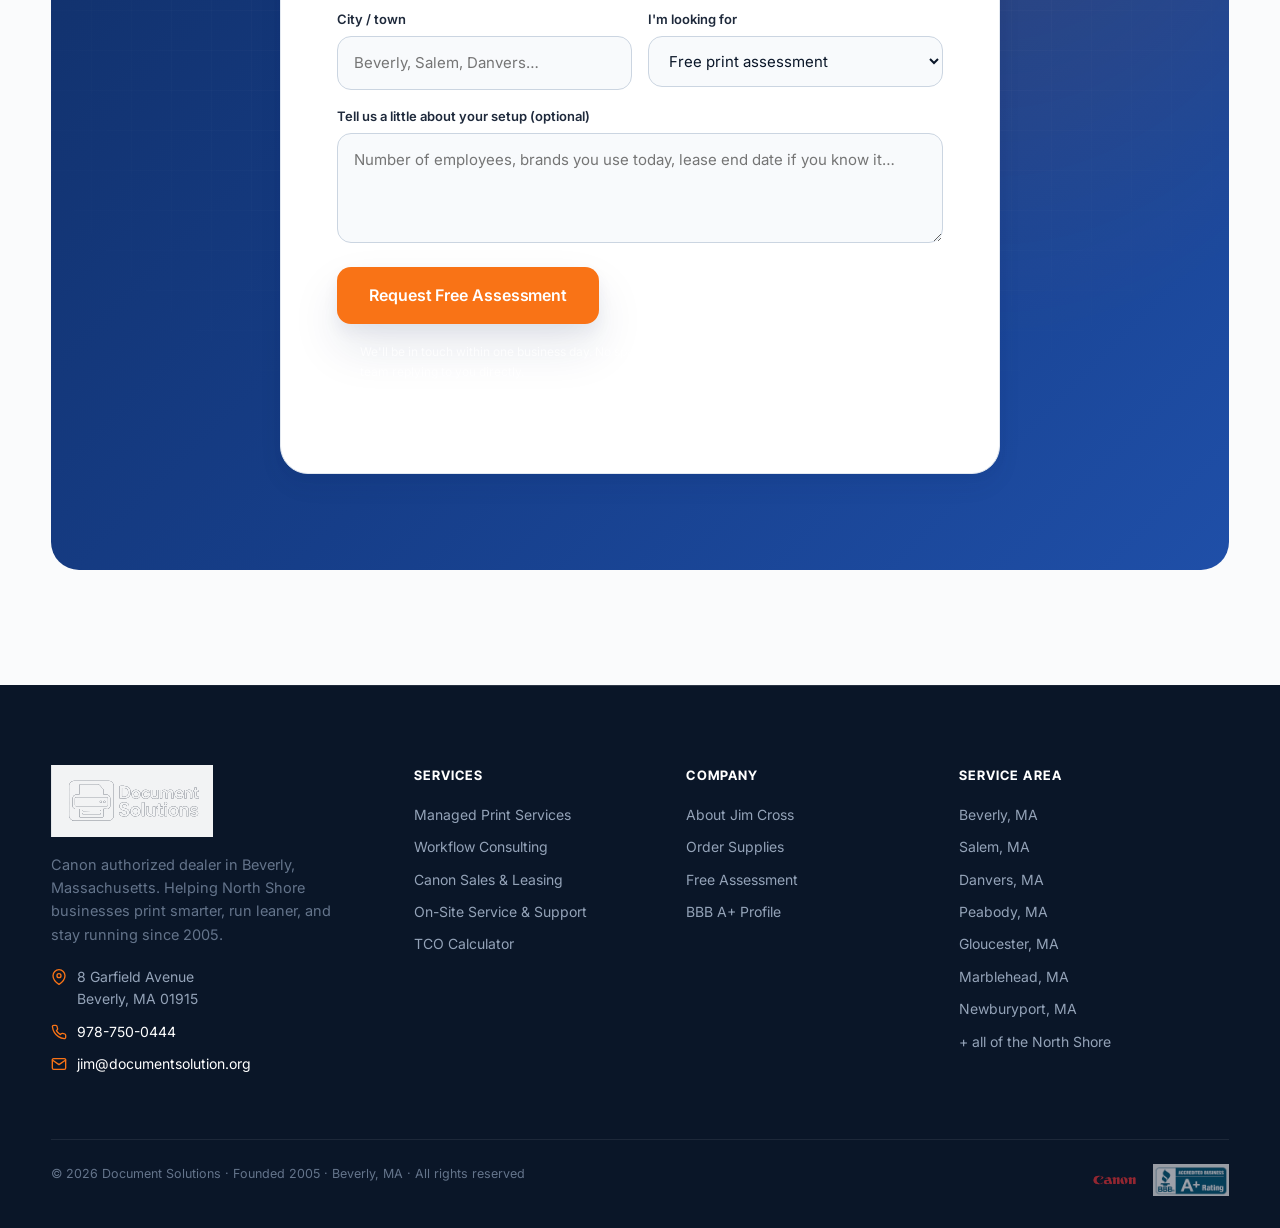
==== commit ce4f0415: "Use logo-nobg.svg (transparent background) for nav and footer Mike created a new vector with no back" ====
--- a/index.html
+++ b/index.html
@@ -162,7 +162,7 @@
 <header class="nav">
   <div class="container nav-inner">
     <a href="/" class="nav-logo" aria-label="Document Solutions home">
-      <img src="assets/images/logo-vector.svg" alt="Document Solutions" class="brand-logo">
+      <img src="assets/images/logo-nobg.svg" alt="Document Solutions" class="brand-logo">
     </a>
     <nav class="nav-links" aria-label="Primary">
       <a href="#services" class="nav-link">Services</a>
@@ -772,7 +772,7 @@
     <div class="footer-grid">
       <div class="footer-brand">
         <a href="/" class="nav-logo" aria-label="Document Solutions home">
-          <img src="assets/images/logo-vector.svg" alt="Document Solutions" class="brand-logo">
+          <img src="assets/images/logo-nobg.svg" alt="Document Solutions" class="brand-logo">
         </a>
         <p class="footer-tagline">Canon authorized dealer in Beverly, Massachusetts. Helping North Shore businesses print smarter, run leaner, and stay running since 2005.</p>
         <div class="footer-contact">
--- a/assets/css/styles.css
+++ b/assets/css/styles.css
@@ -275,7 +275,7 @@
   background: linear-gradient(135deg, transparent 50%, rgba(255,255,255,0.12));
 }
 
-/* Brand logo — full lockup SVG (logo-vector.svg, includes icon + wordmark) */
+/* Brand logo — full lockup SVG (logo-nobg.svg, transparent background, includes icon + wordmark) */
 .brand-logo {
   height: 56px;
   width: auto;
@@ -285,8 +285,9 @@
 .brand-logo-lg { height: 80px; }
 .footer .brand-logo {
   height: 72px;
-  /* No invert filter: the SVG includes a white card background + blue artwork.
-     Displayed natively against the dark footer, it reads like a brand card. */
+  filter: brightness(0) invert(1);
+  opacity: 0.95;
+  /* Transparent-background SVG inverted to a clean white silhouette on the dark footer */
 }
 @media (max-width: 960px) { .brand-logo { height: 48px; } }
 @media (max-width: 540px) {
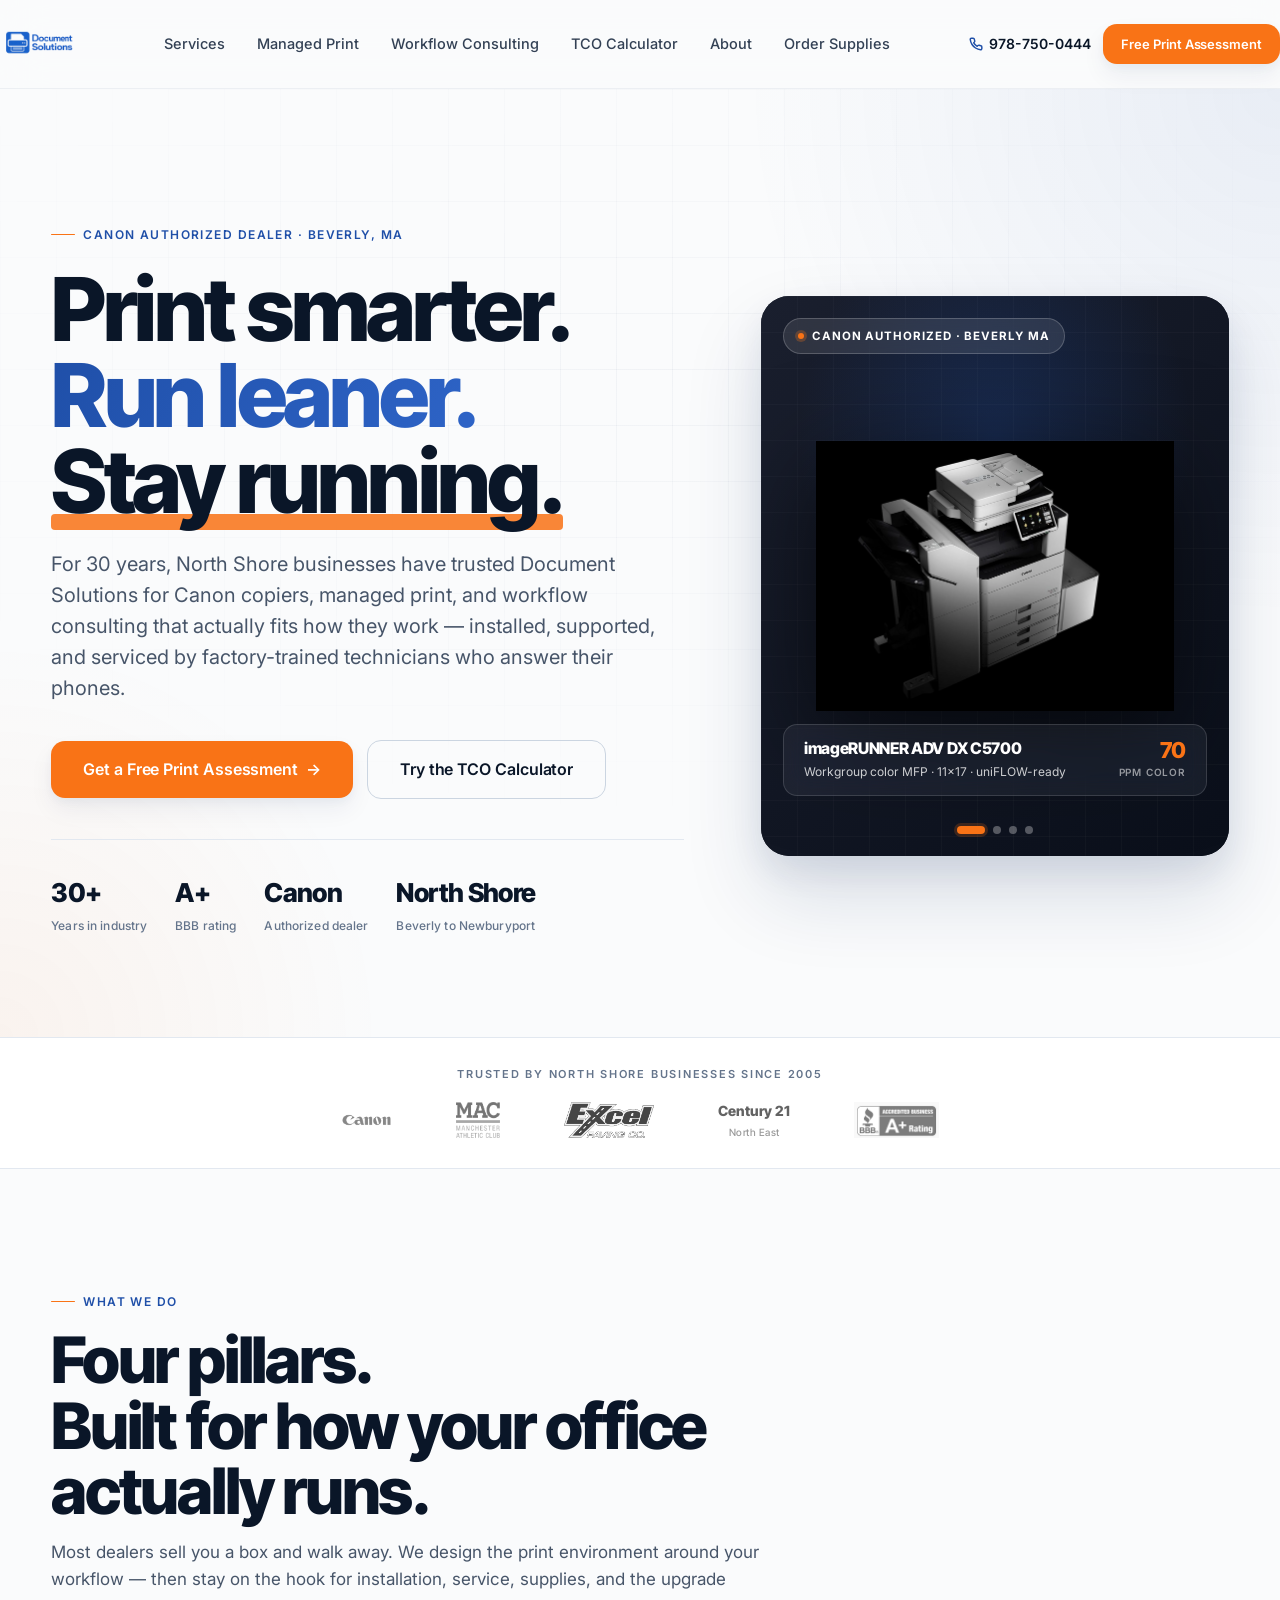
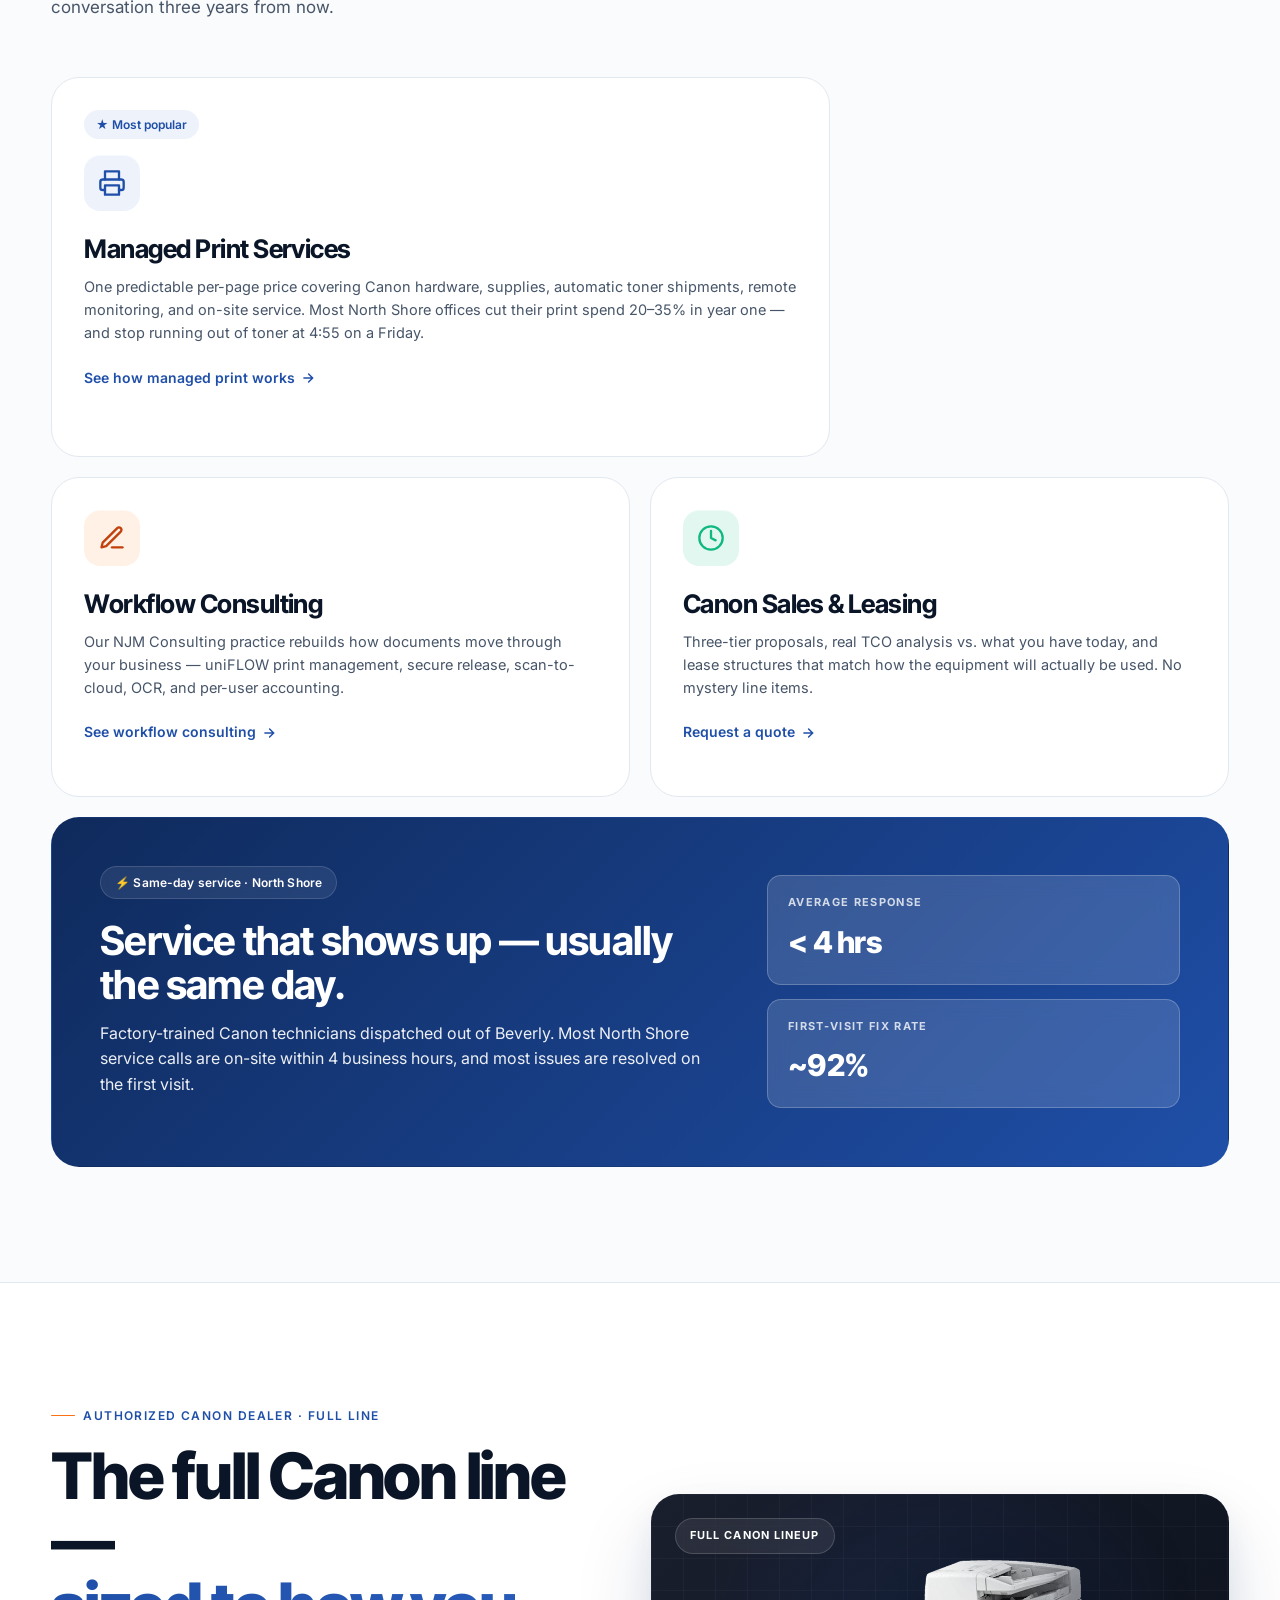
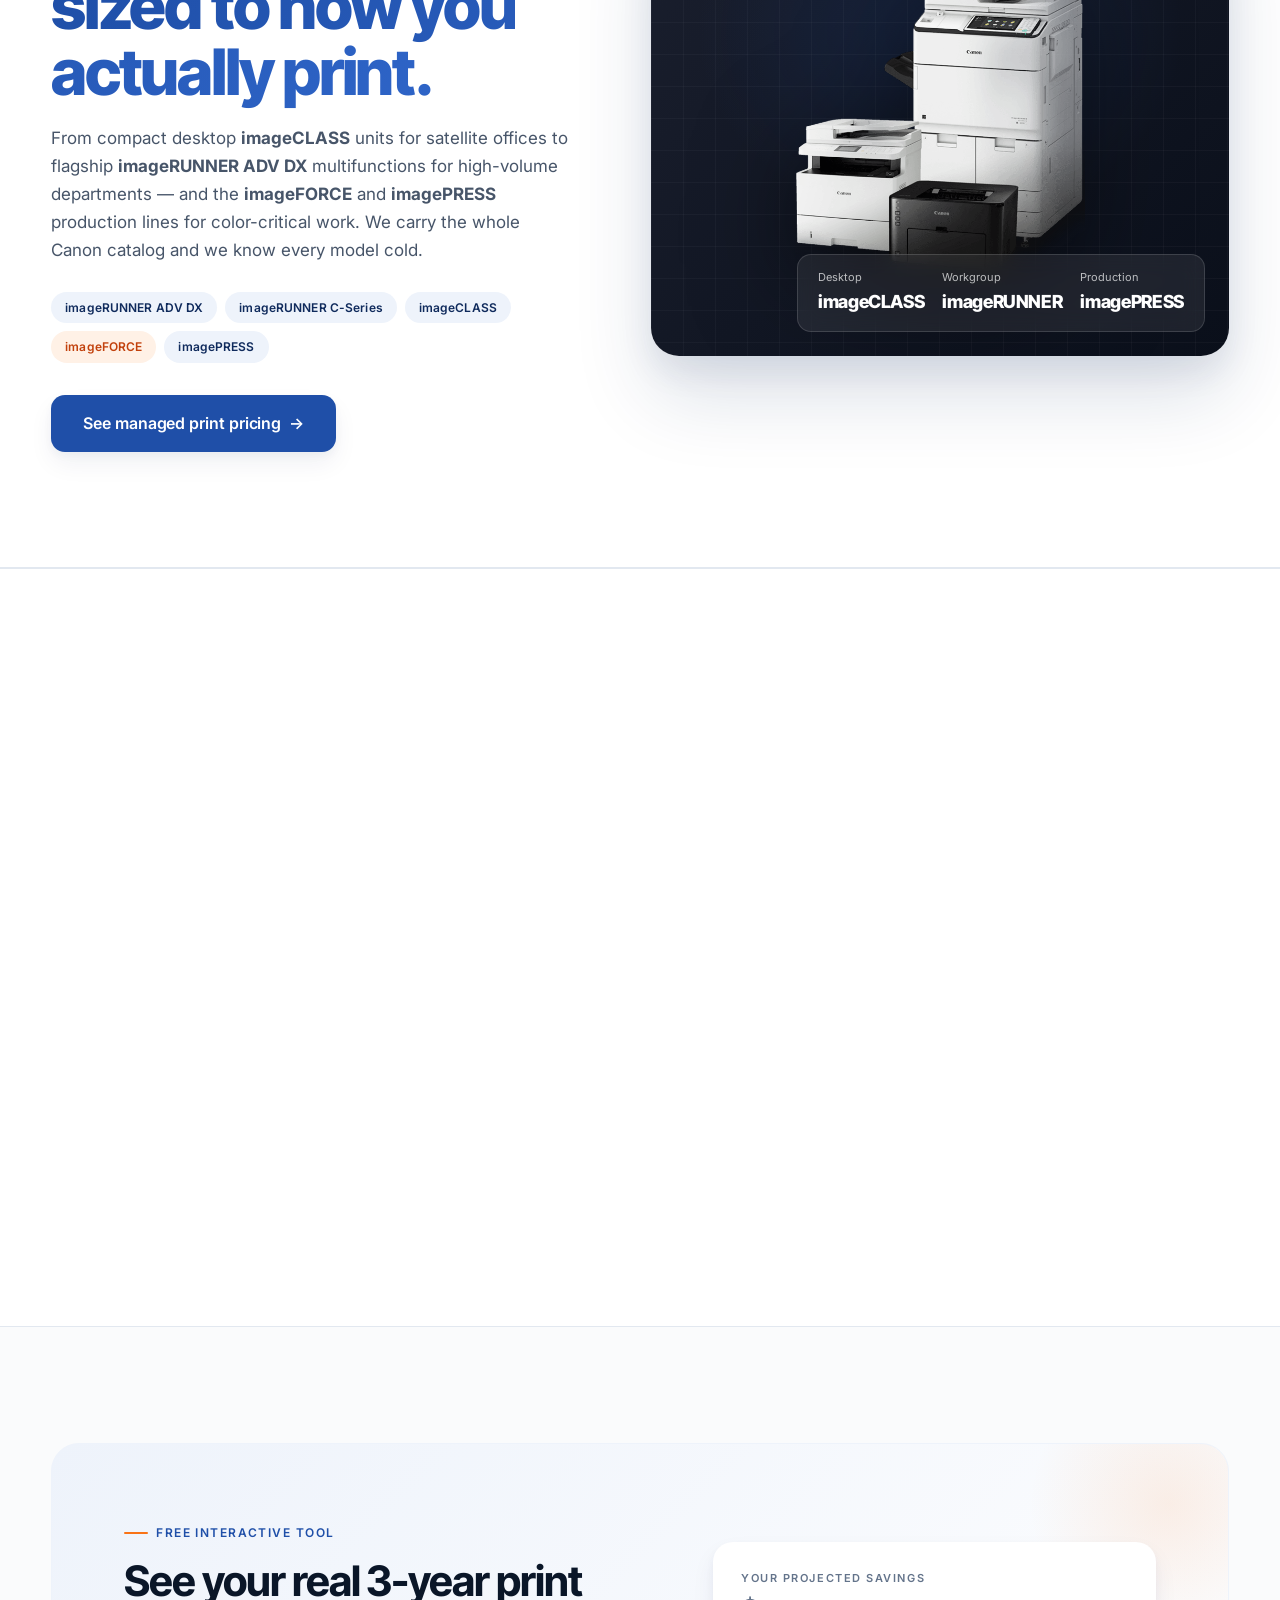
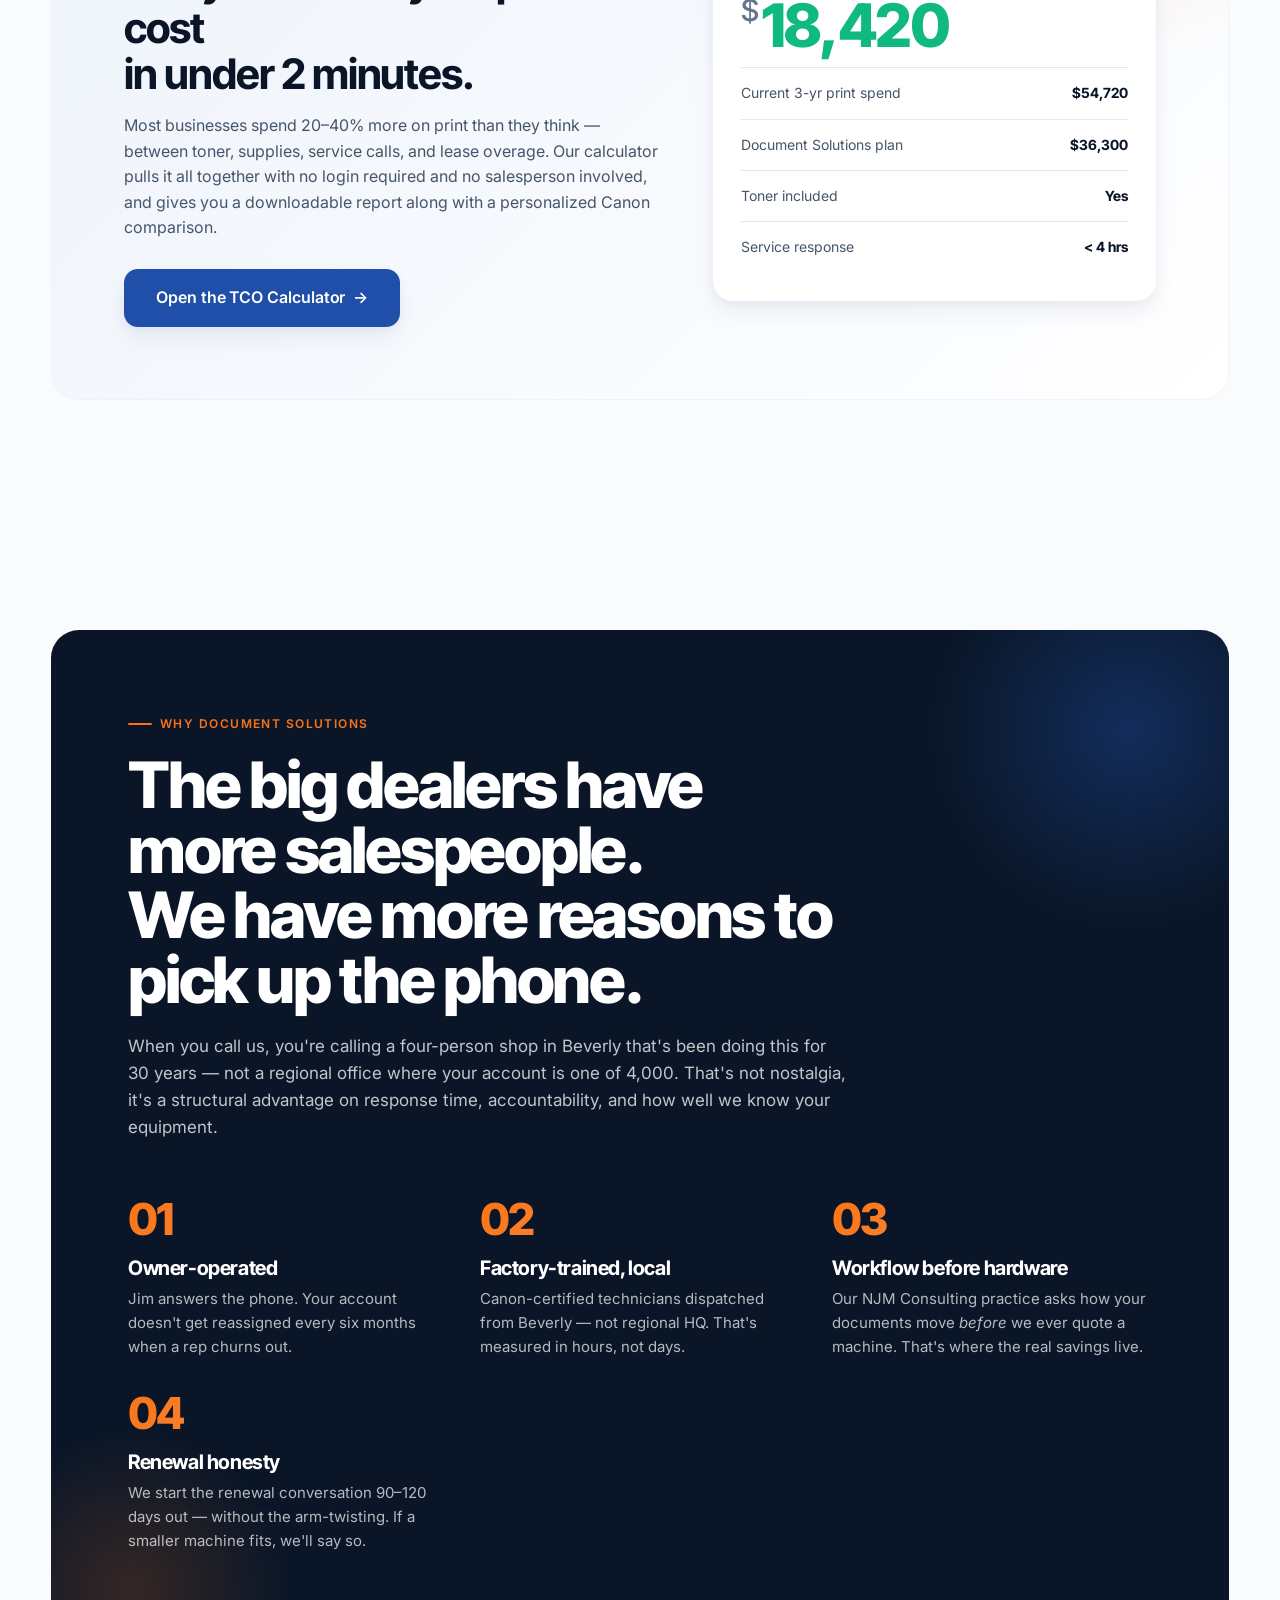
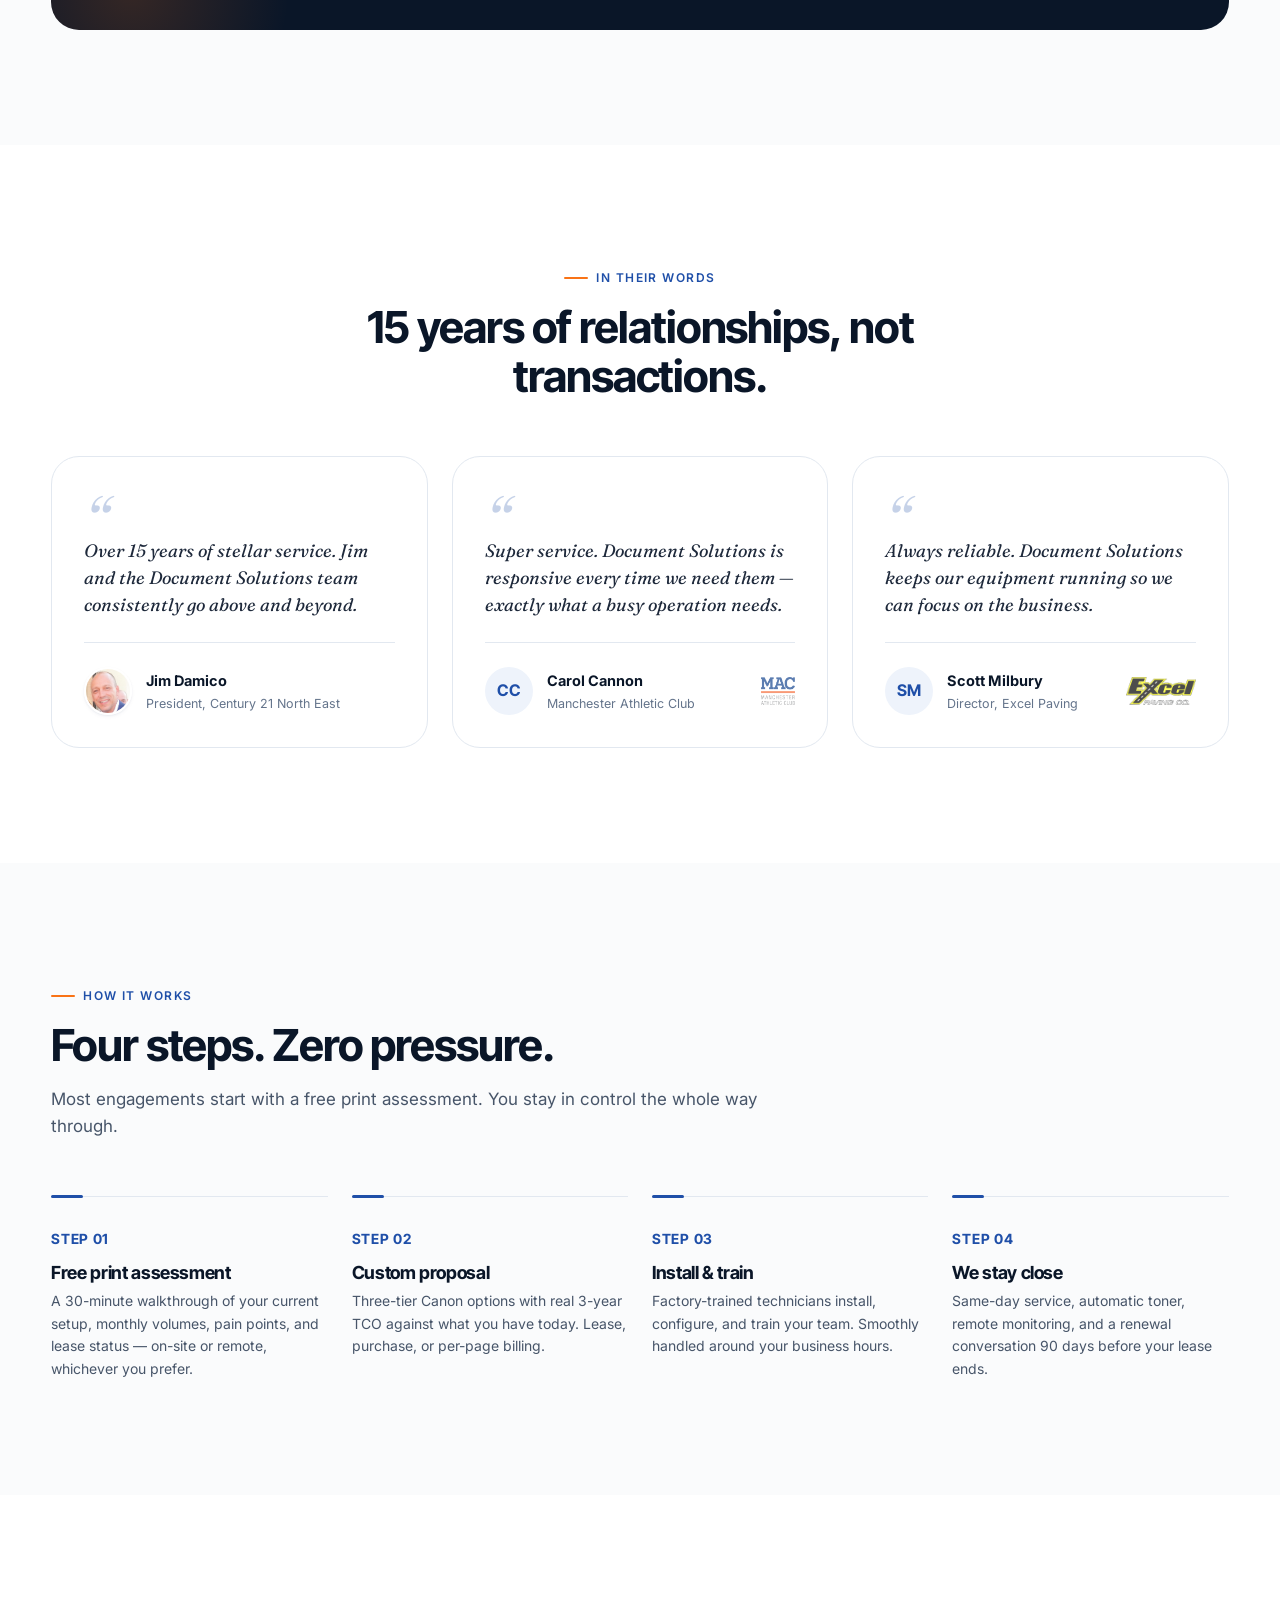
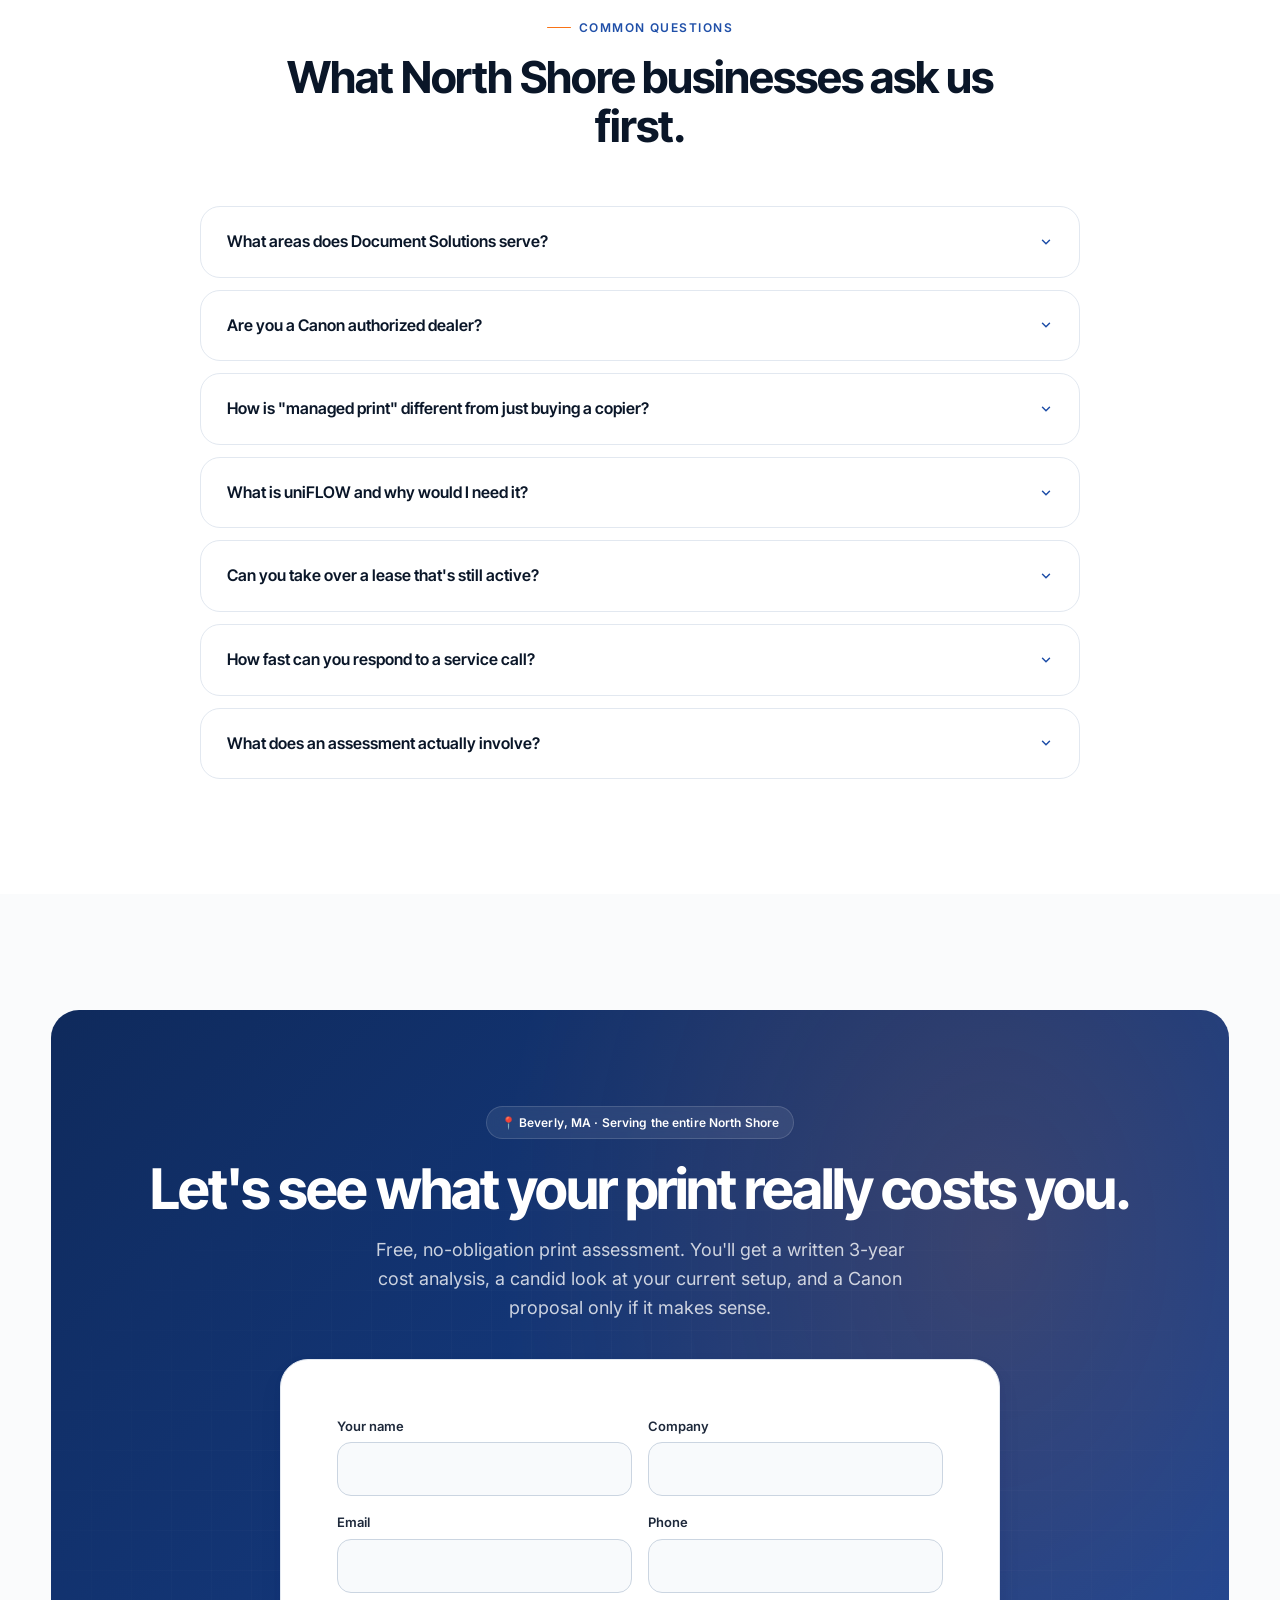
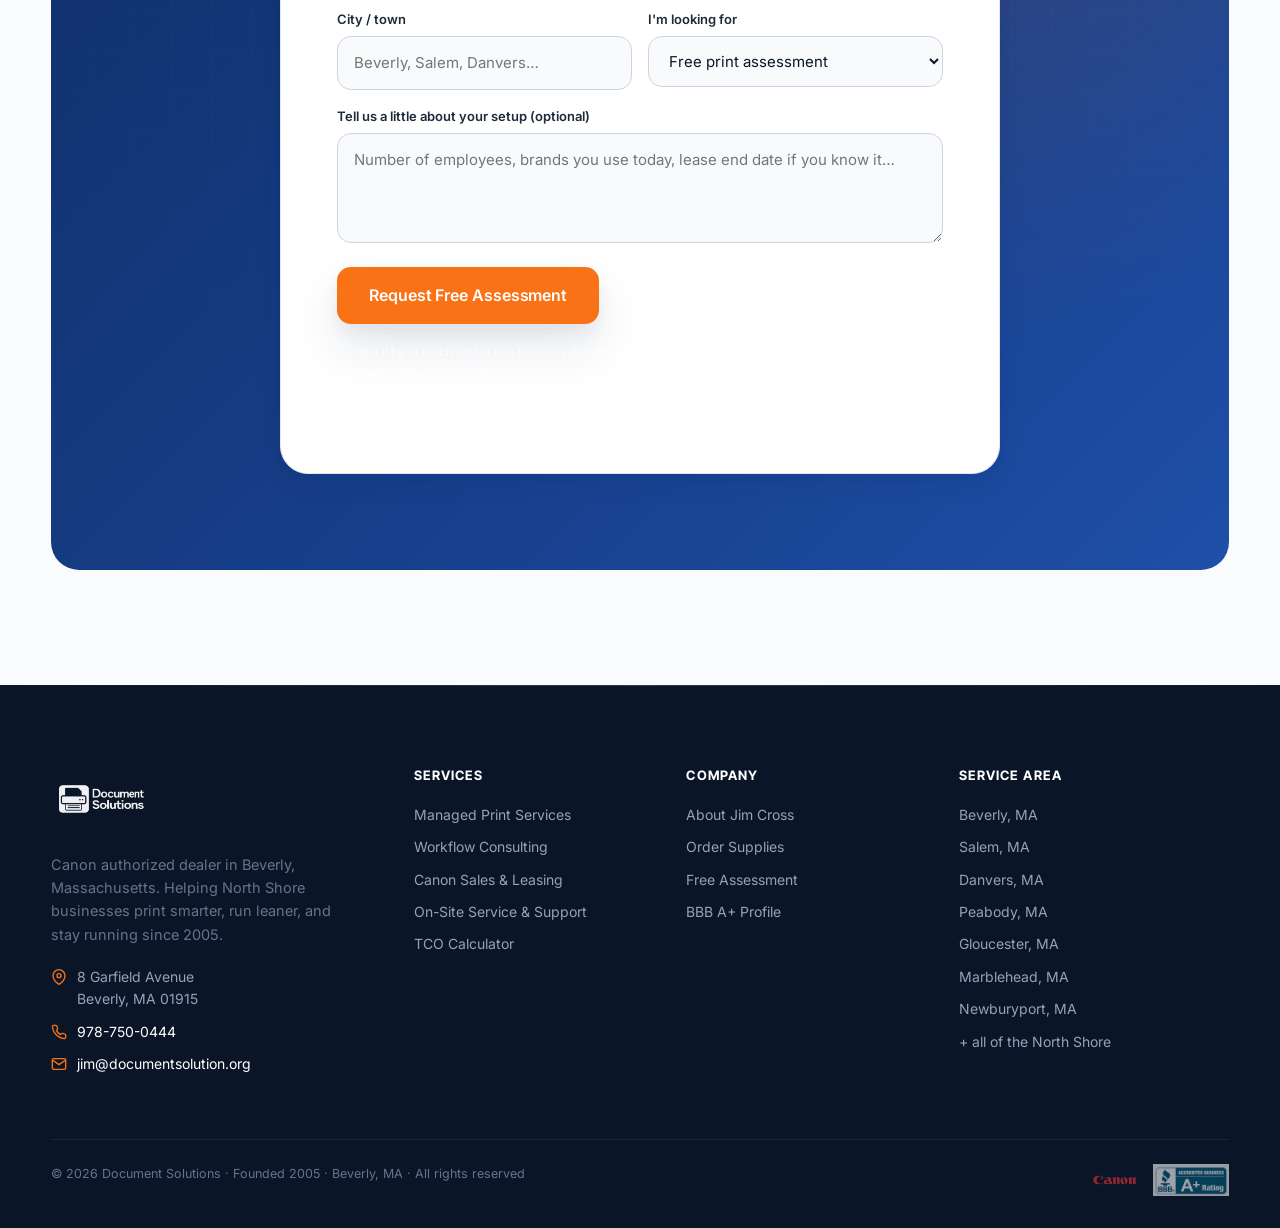
==== commit 2e036cff: "Use newLogo.png as the brand mark across nav and footer Mike supplied a clean transparent-background" ====
--- a/index.html
+++ b/index.html
@@ -162,7 +162,7 @@
 <header class="nav">
   <div class="container nav-inner">
     <a href="/" class="nav-logo" aria-label="Document Solutions home">
-      <img src="assets/images/logo-nobg.svg" alt="Document Solutions" class="brand-logo">
+      <img src="assets/images/newLogo.png" alt="Document Solutions" class="brand-logo">
     </a>
     <nav class="nav-links" aria-label="Primary">
       <a href="#services" class="nav-link">Services</a>
@@ -772,7 +772,7 @@
     <div class="footer-grid">
       <div class="footer-brand">
         <a href="/" class="nav-logo" aria-label="Document Solutions home">
-          <img src="assets/images/logo-nobg.svg" alt="Document Solutions" class="brand-logo">
+          <img src="assets/images/newLogo.png" alt="Document Solutions" class="brand-logo">
         </a>
         <p class="footer-tagline">Canon authorized dealer in Beverly, Massachusetts. Helping North Shore businesses print smarter, run leaner, and stay running since 2005.</p>
         <div class="footer-contact">
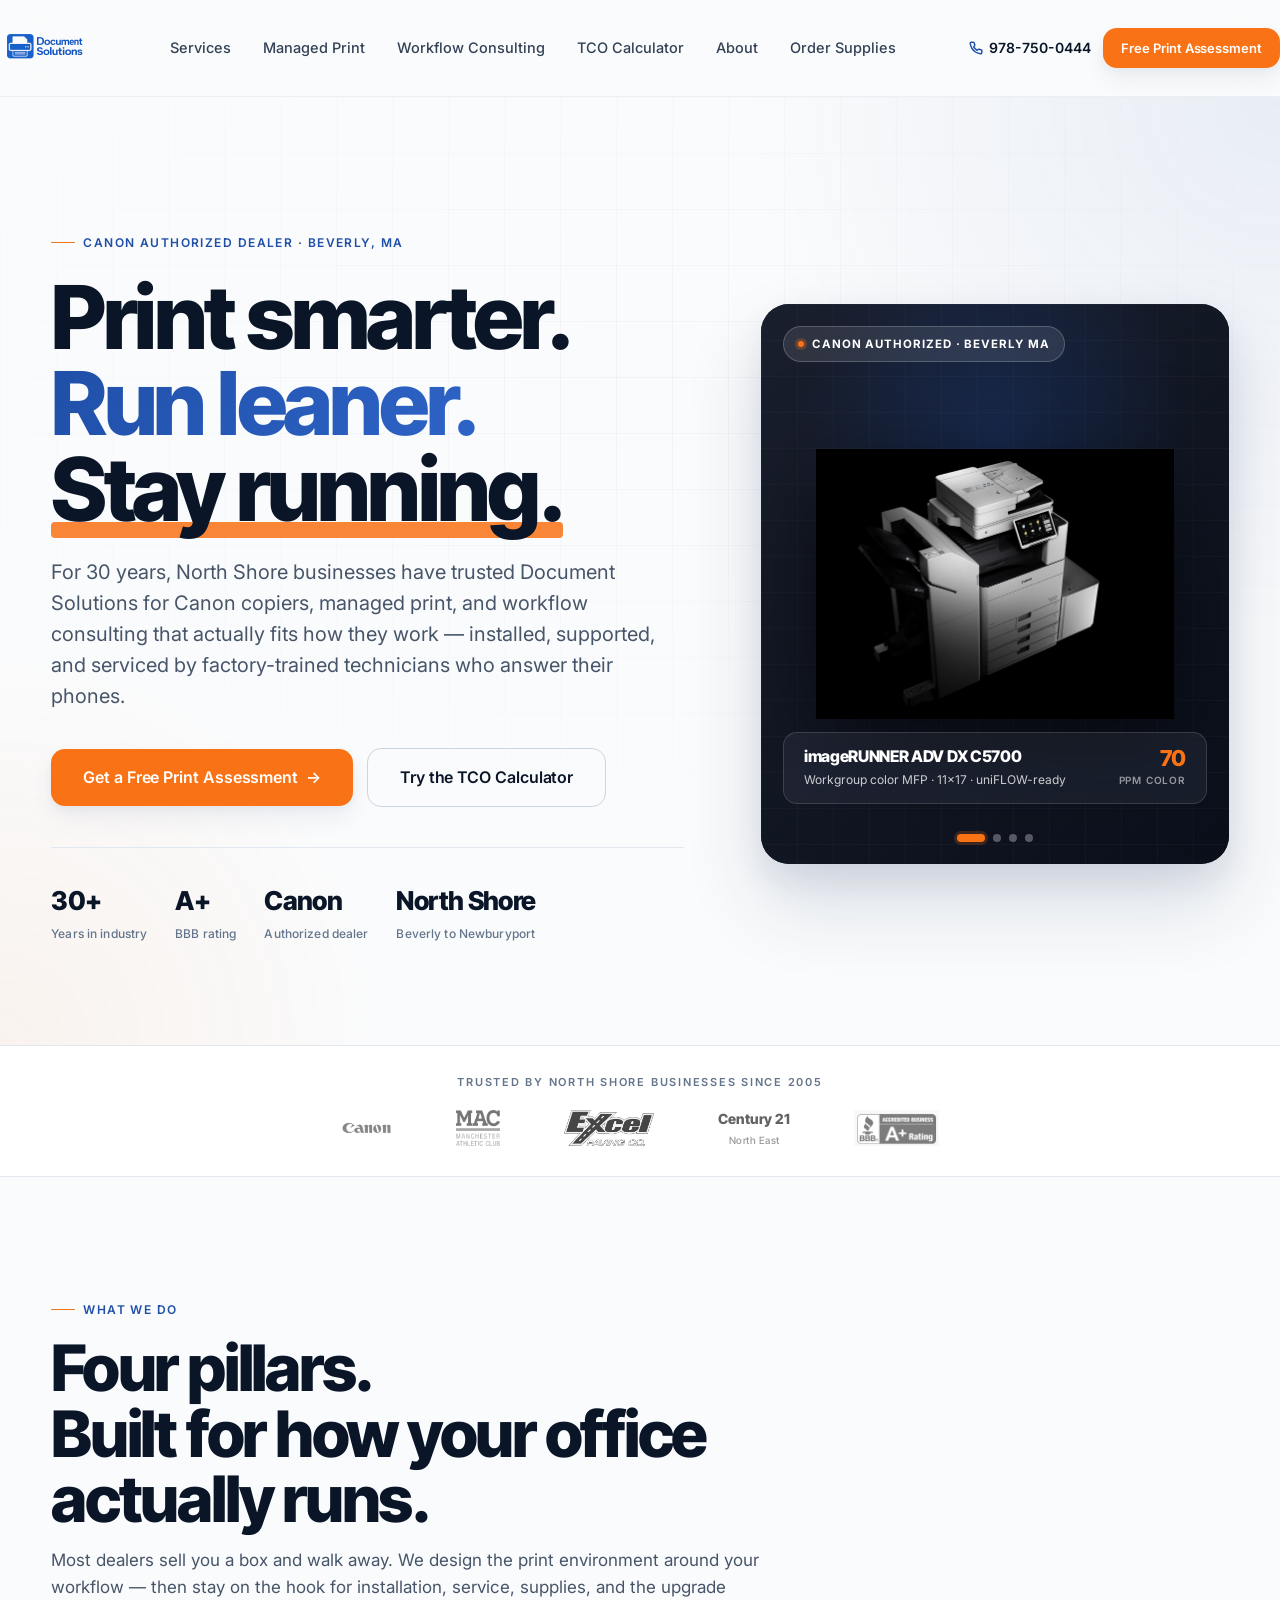
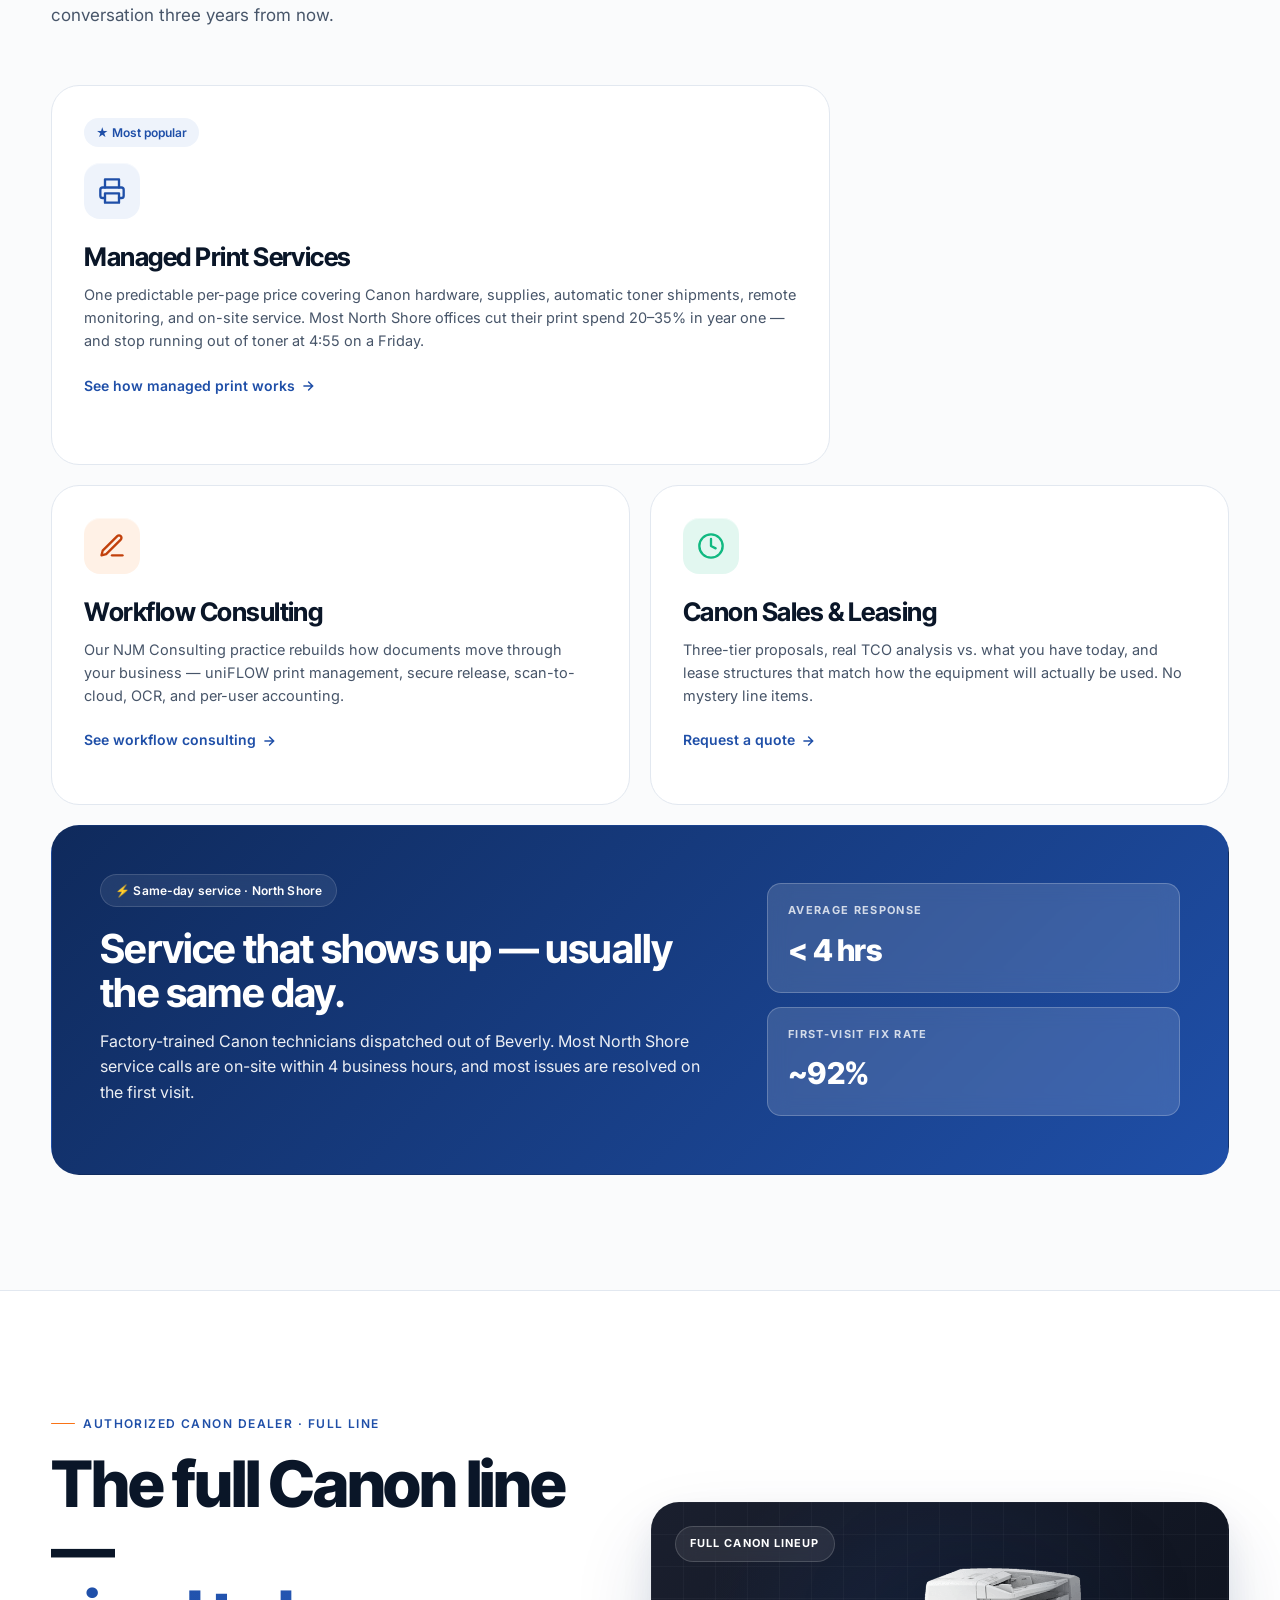
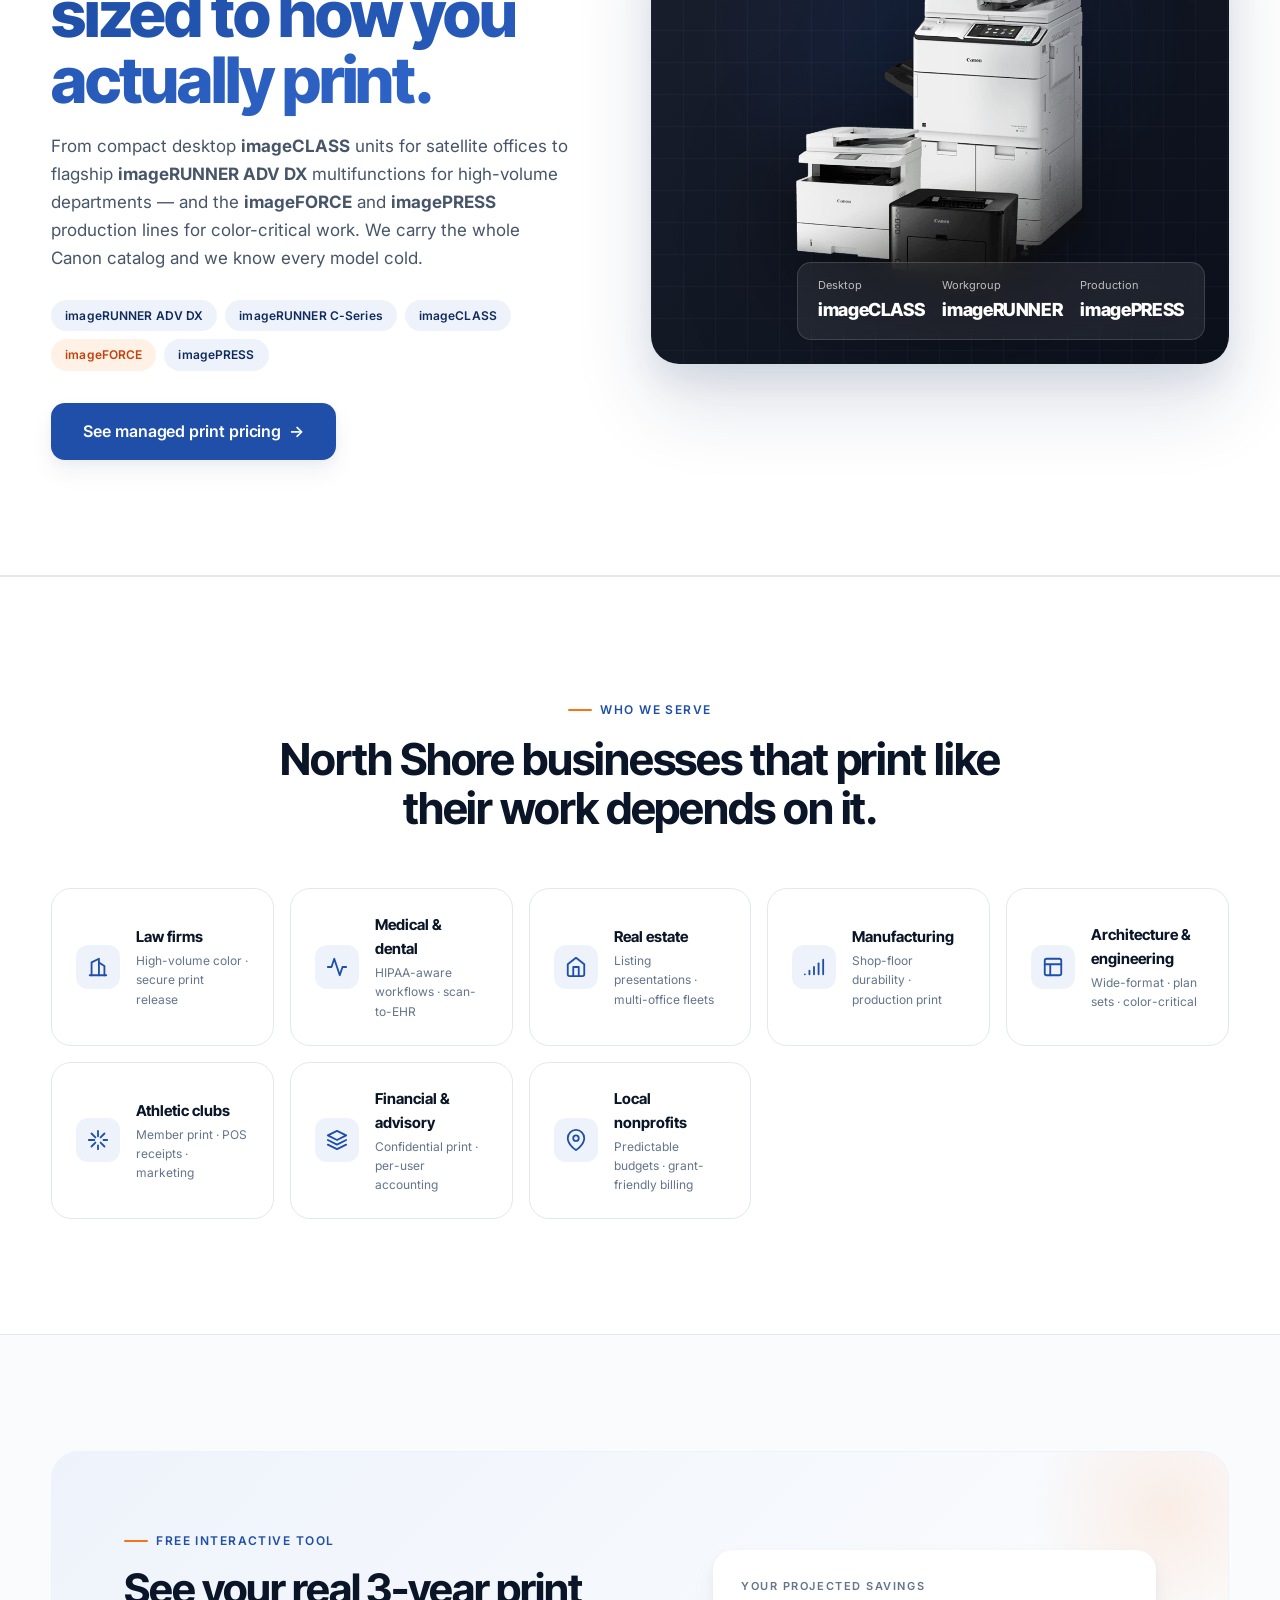
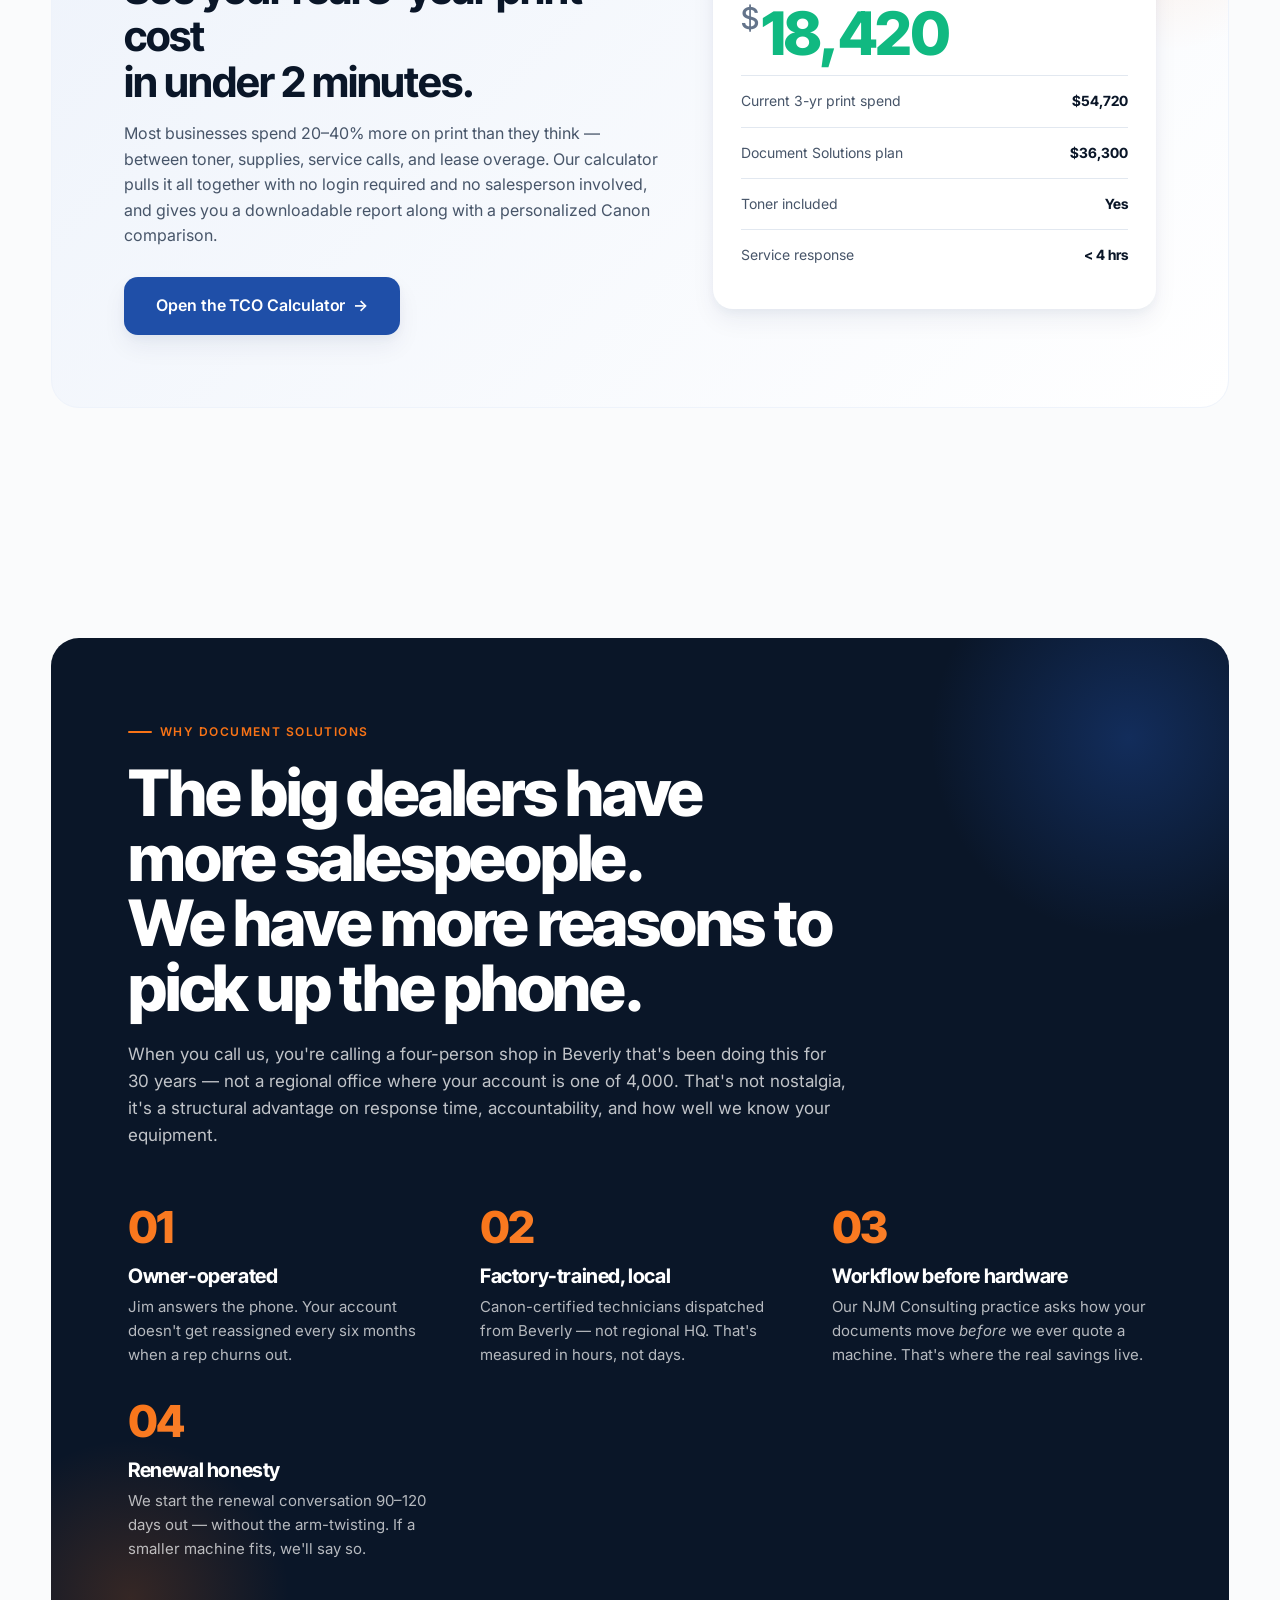
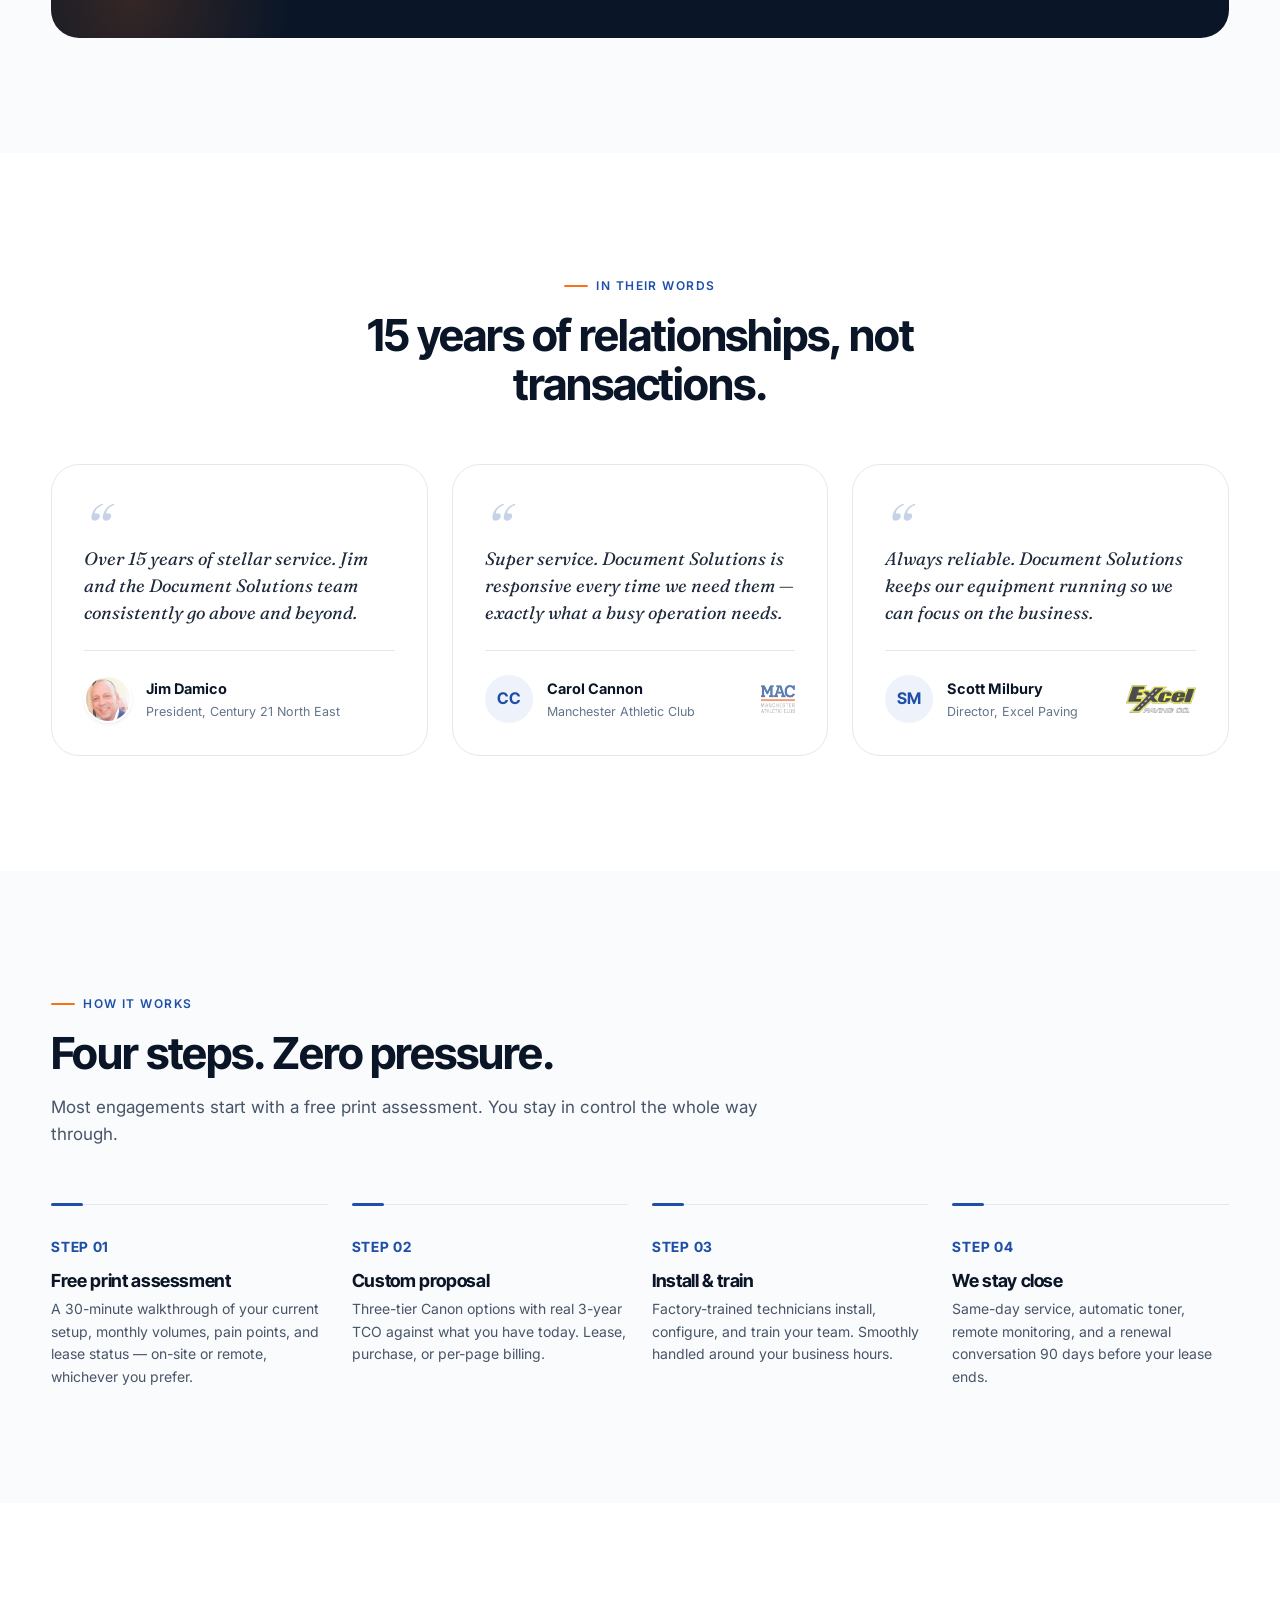
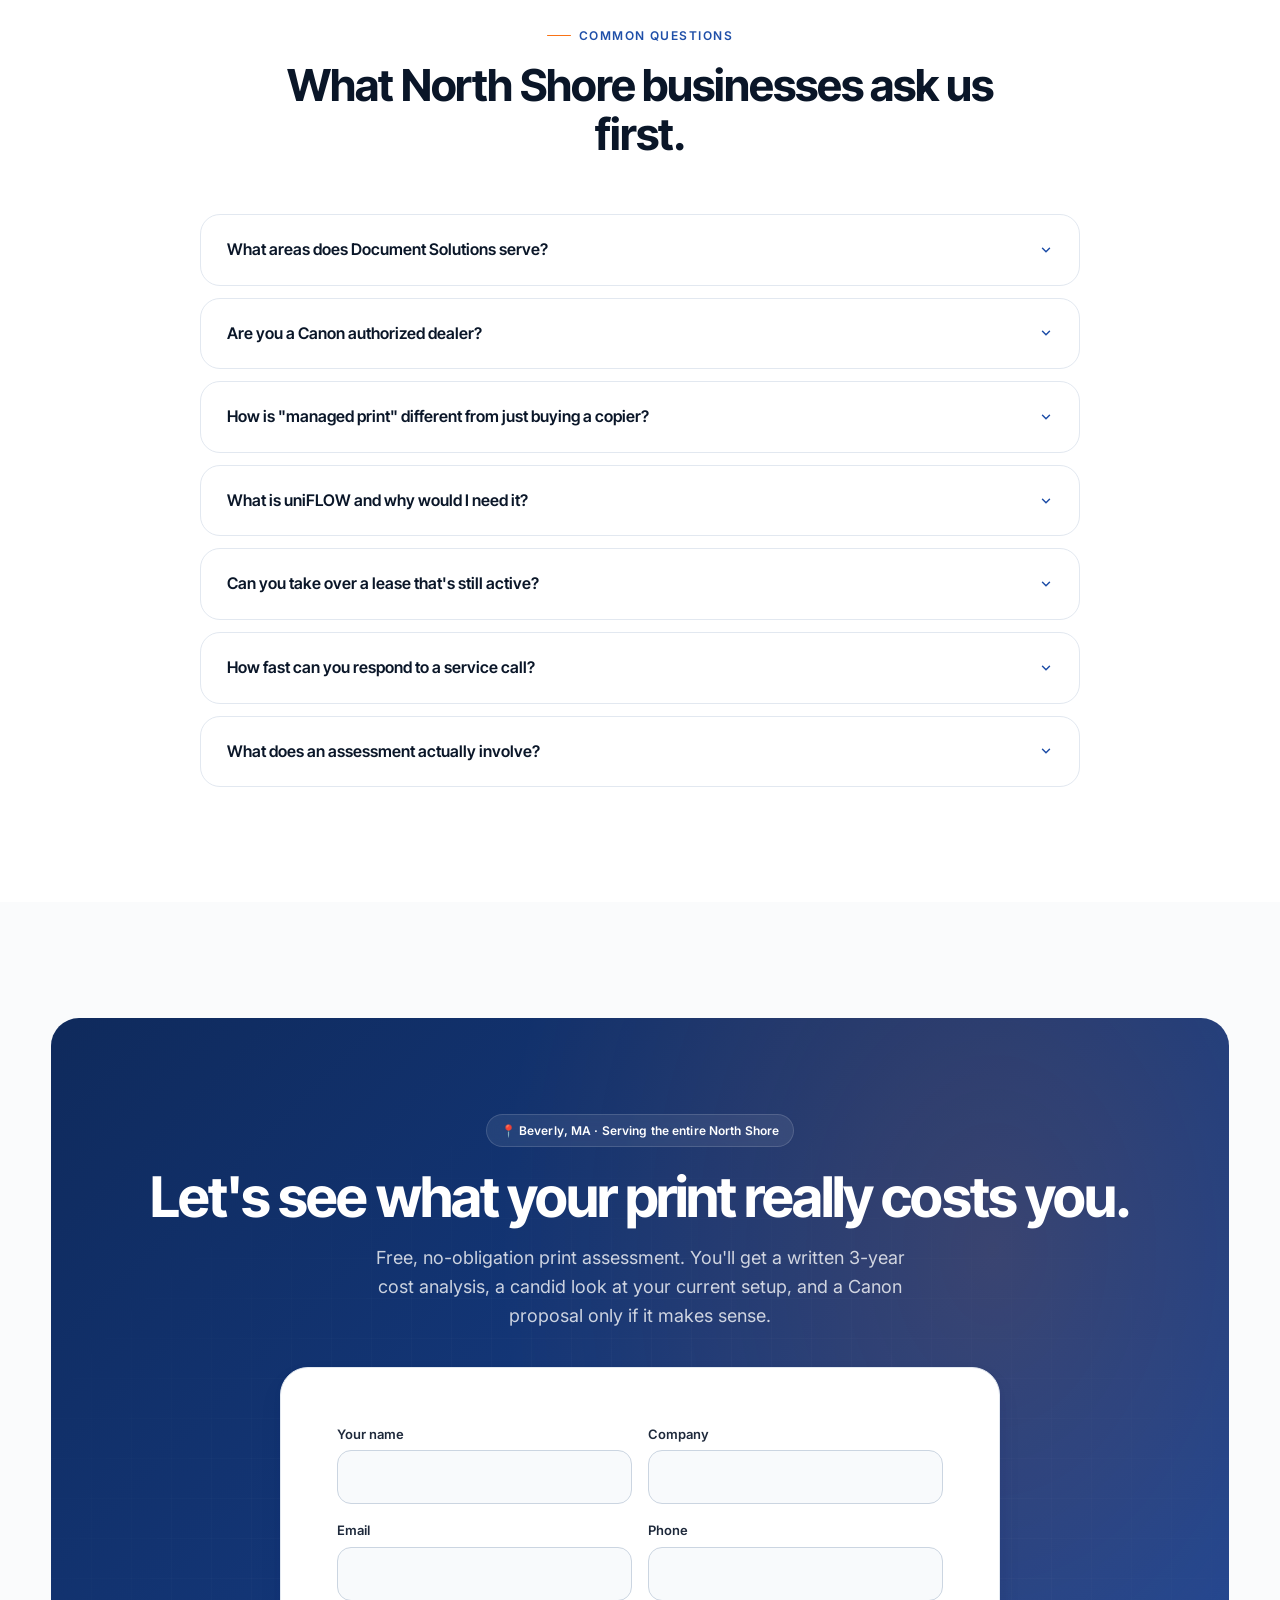
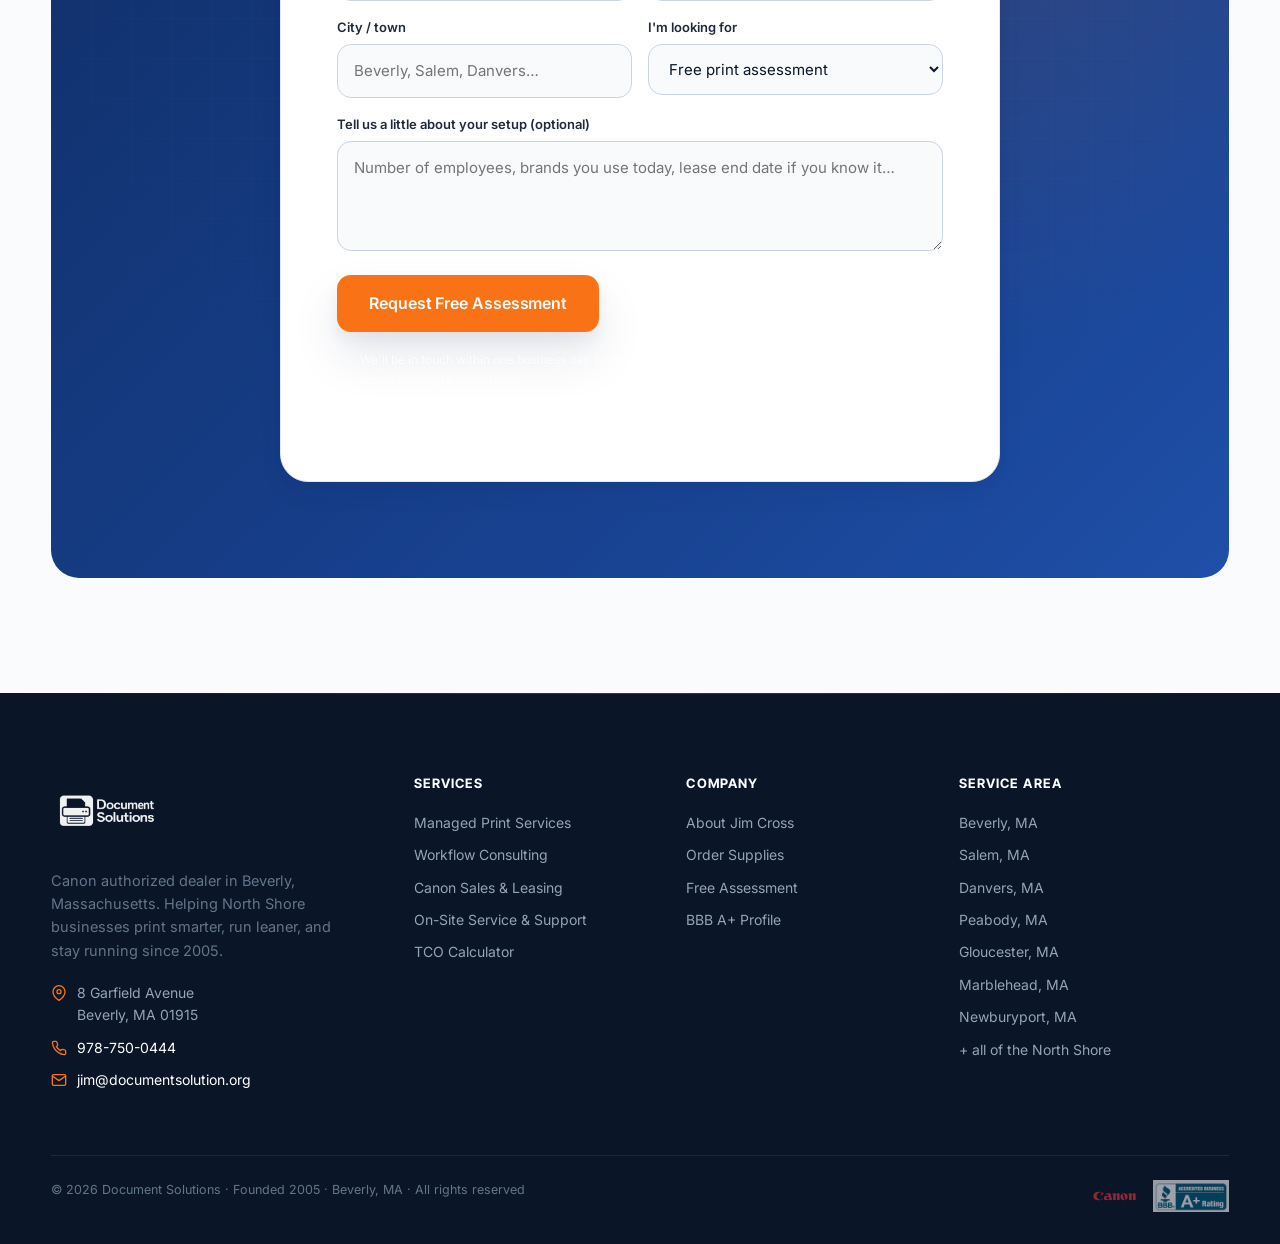
==== commit f08c7647: "Bump logo size + cache-bust so old logo stops showing Mike reported the home page logo needed to be " ====
--- a/index.html
+++ b/index.html
@@ -162,7 +162,7 @@
 <header class="nav">
   <div class="container nav-inner">
     <a href="/" class="nav-logo" aria-label="Document Solutions home">
-      <img src="assets/images/newLogo.png" alt="Document Solutions" class="brand-logo">
+      <img src="assets/images/newLogo.png?v=2" alt="Document Solutions" class="brand-logo">
     </a>
     <nav class="nav-links" aria-label="Primary">
       <a href="#services" class="nav-link">Services</a>
@@ -772,7 +772,7 @@
     <div class="footer-grid">
       <div class="footer-brand">
         <a href="/" class="nav-logo" aria-label="Document Solutions home">
-          <img src="assets/images/newLogo.png" alt="Document Solutions" class="brand-logo">
+          <img src="assets/images/newLogo.png?v=2" alt="Document Solutions" class="brand-logo">
         </a>
         <p class="footer-tagline">Canon authorized dealer in Beverly, Massachusetts. Helping North Shore businesses print smarter, run leaner, and stay running since 2005.</p>
         <div class="footer-contact">
--- a/assets/css/styles.css
+++ b/assets/css/styles.css
@@ -275,24 +275,23 @@
   background: linear-gradient(135deg, transparent 50%, rgba(255,255,255,0.12));
 }
 
-/* Brand logo — full lockup SVG (logo-nobg.svg, transparent background, includes icon + wordmark) */
+/* Brand logo — full lockup PNG (newLogo.png, transparent background, icon + wordmark) */
 .brand-logo {
-  height: 56px;
+  height: 64px;
   width: auto;
   display: block;
-  /* The SVG has a 2.25:1 aspect — at 56px tall renders ~126px wide */
-}
-.brand-logo-lg { height: 80px; }
+}
+.brand-logo-lg { height: 88px; }
 .footer .brand-logo {
-  height: 72px;
+  height: 80px;
   filter: brightness(0) invert(1);
   opacity: 0.95;
-  /* Transparent-background SVG inverted to a clean white silhouette on the dark footer */
-}
-@media (max-width: 960px) { .brand-logo { height: 48px; } }
+  /* Transparent-background PNG inverted to a clean white silhouette on the dark footer */
+}
+@media (max-width: 960px) { .brand-logo { height: 56px; } }
 @media (max-width: 540px) {
-  .brand-logo { height: 40px; }
-  .footer .brand-logo { height: 58px; }
+  .brand-logo { height: 46px; }
+  .footer .brand-logo { height: 64px; }
 }
 
 /* New: SVG mark + HTML wordmark lockup (cleaner, scalable, faster) */
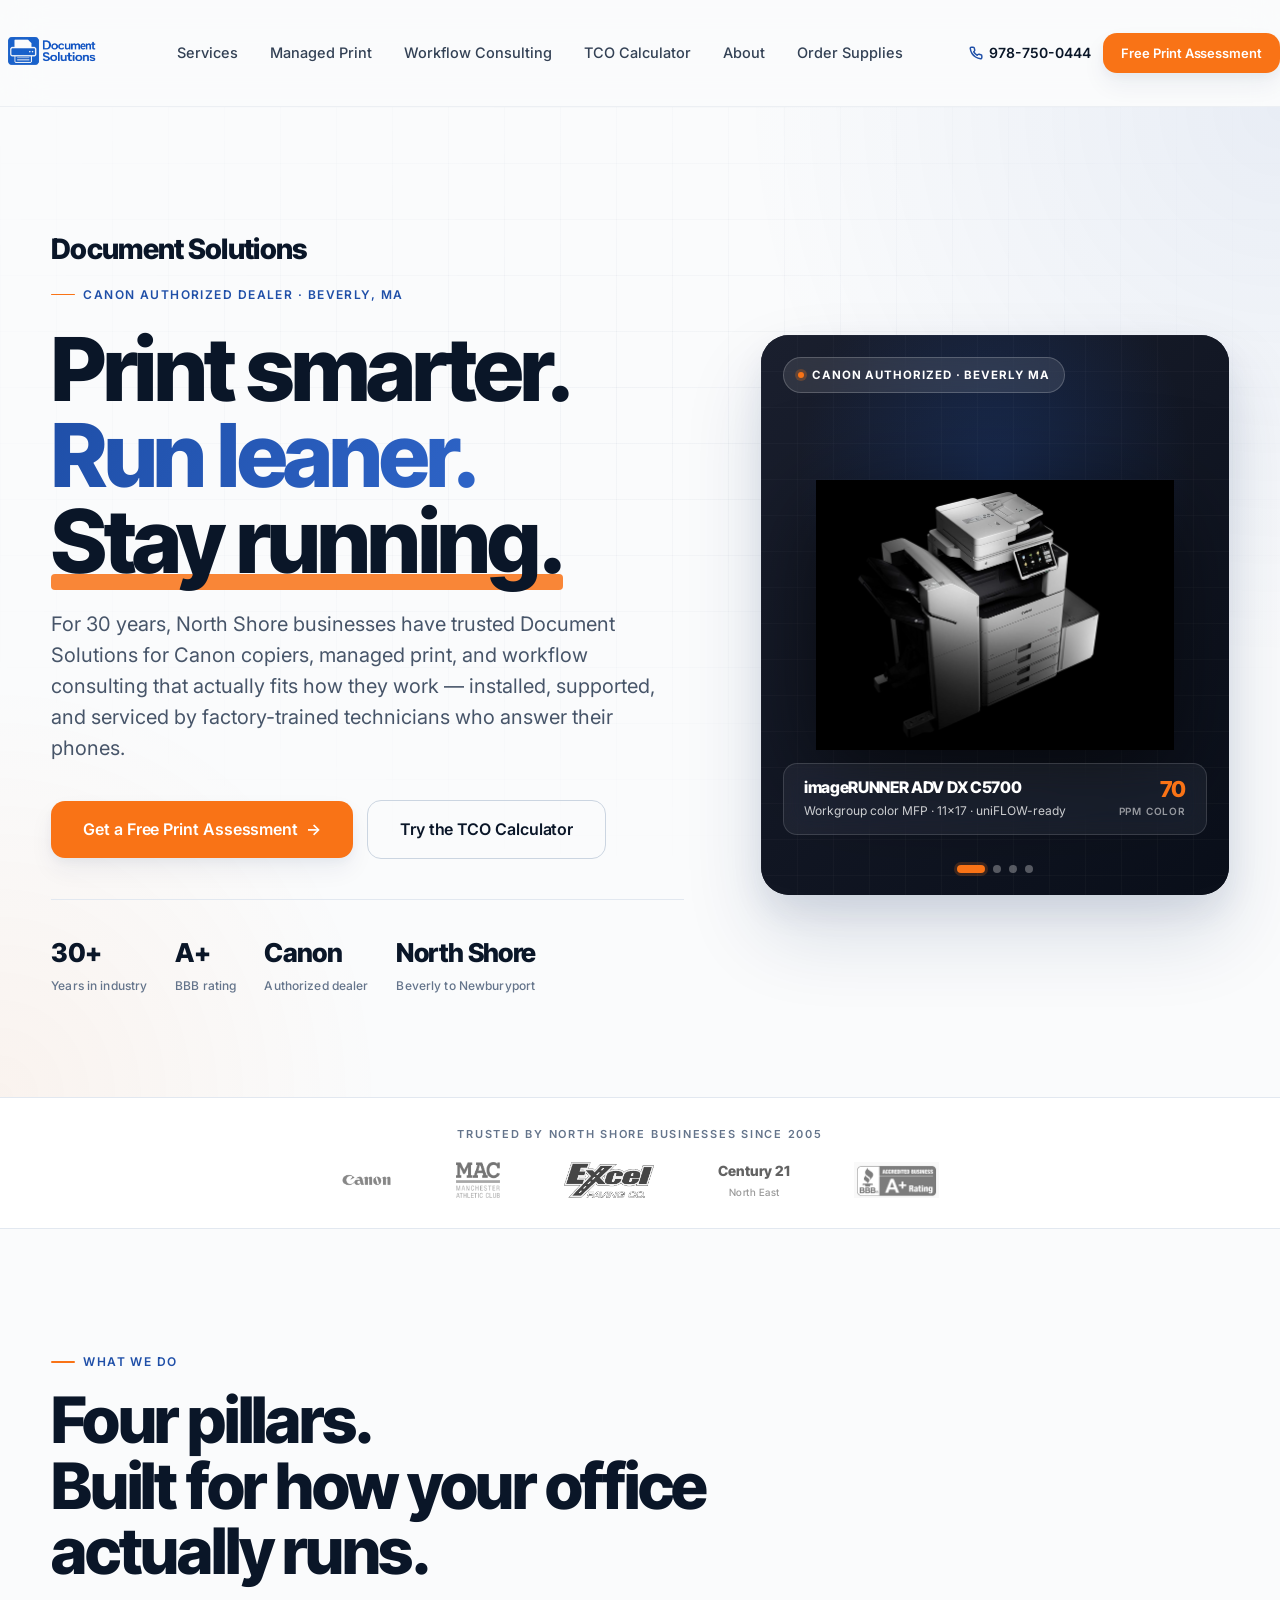
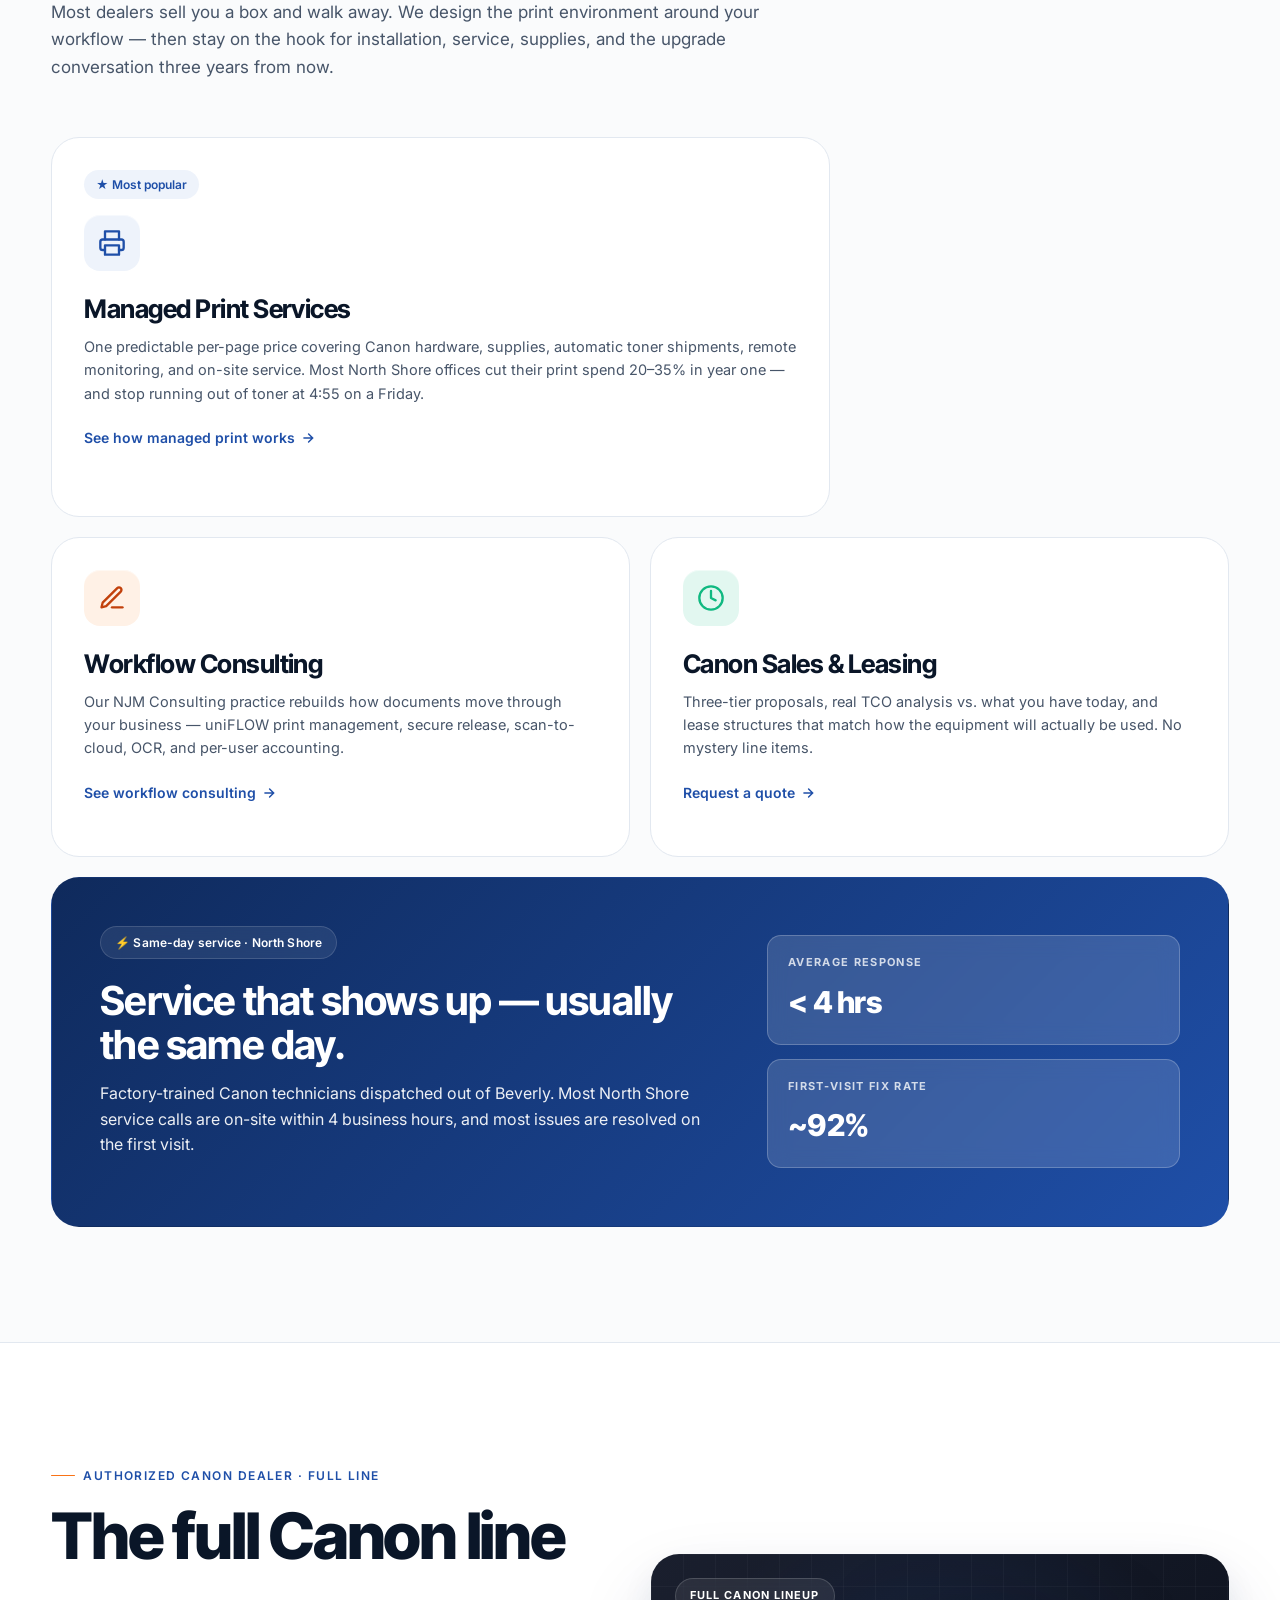
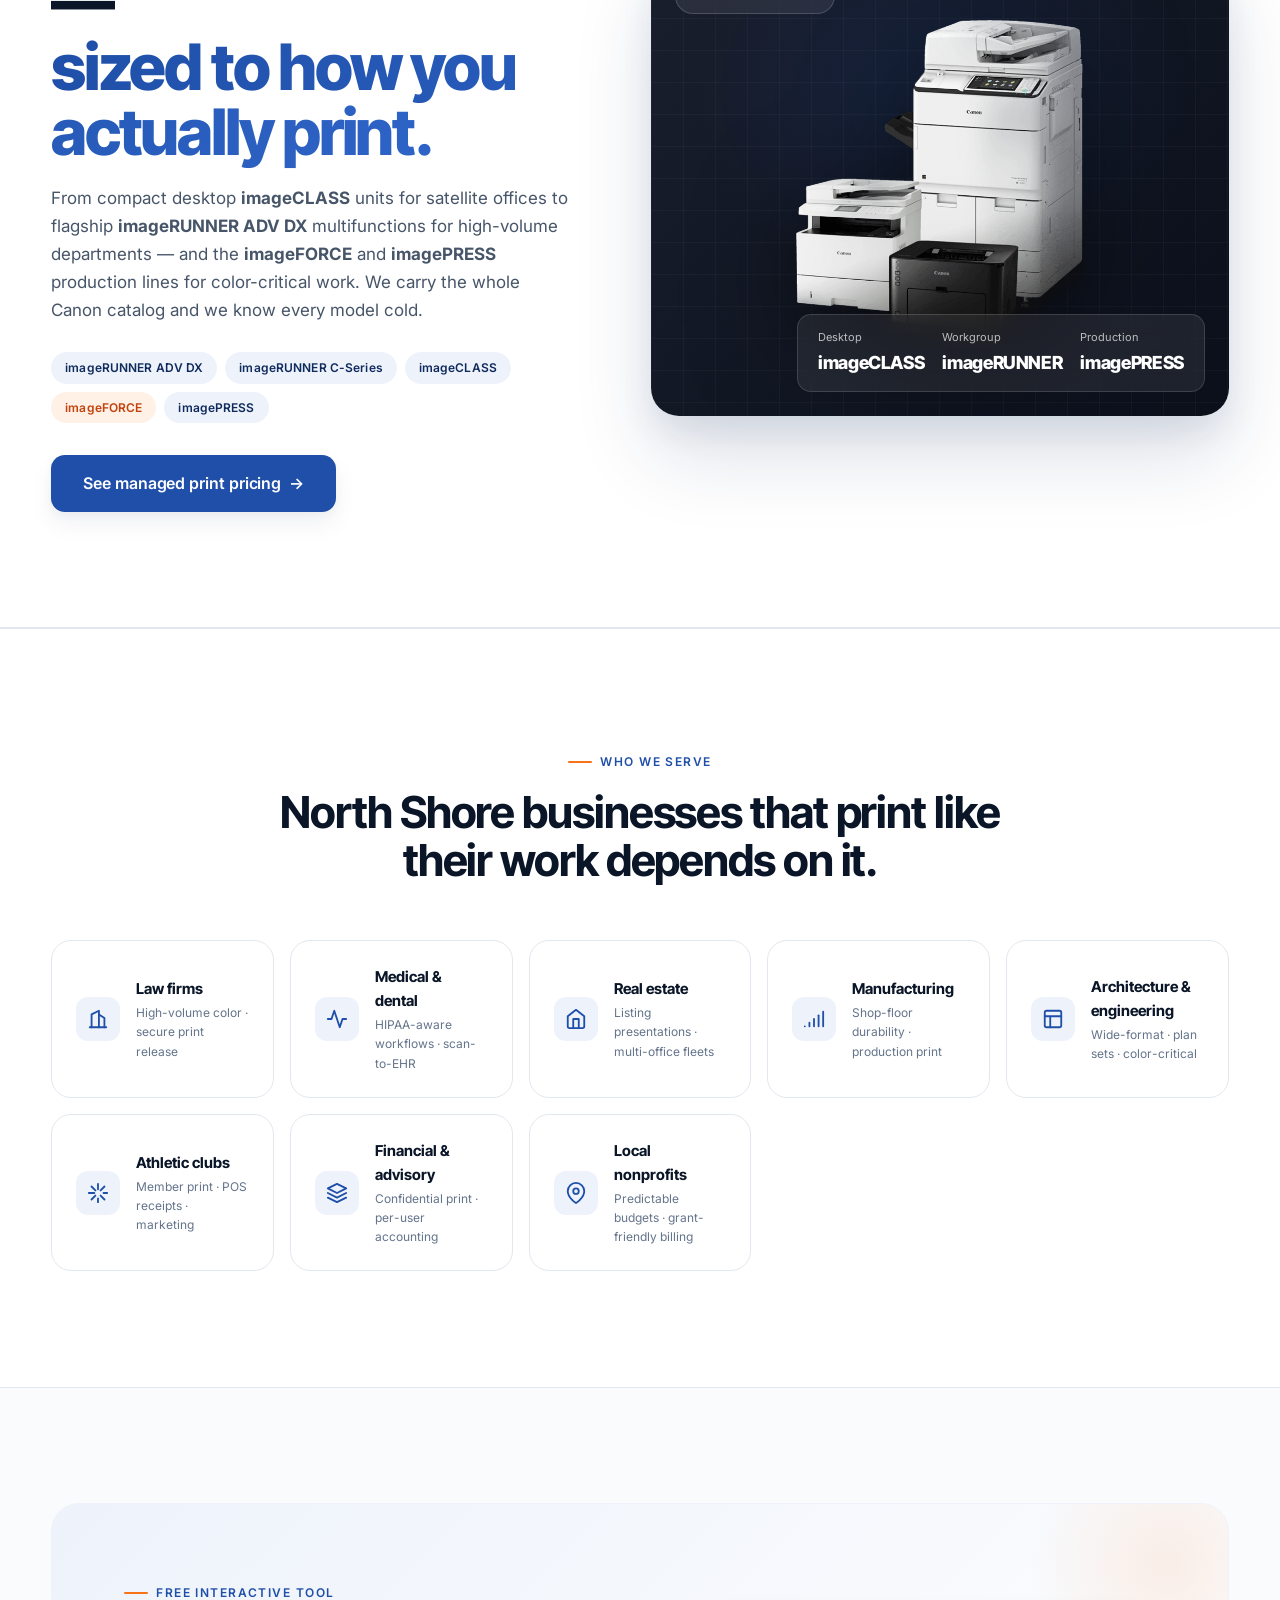
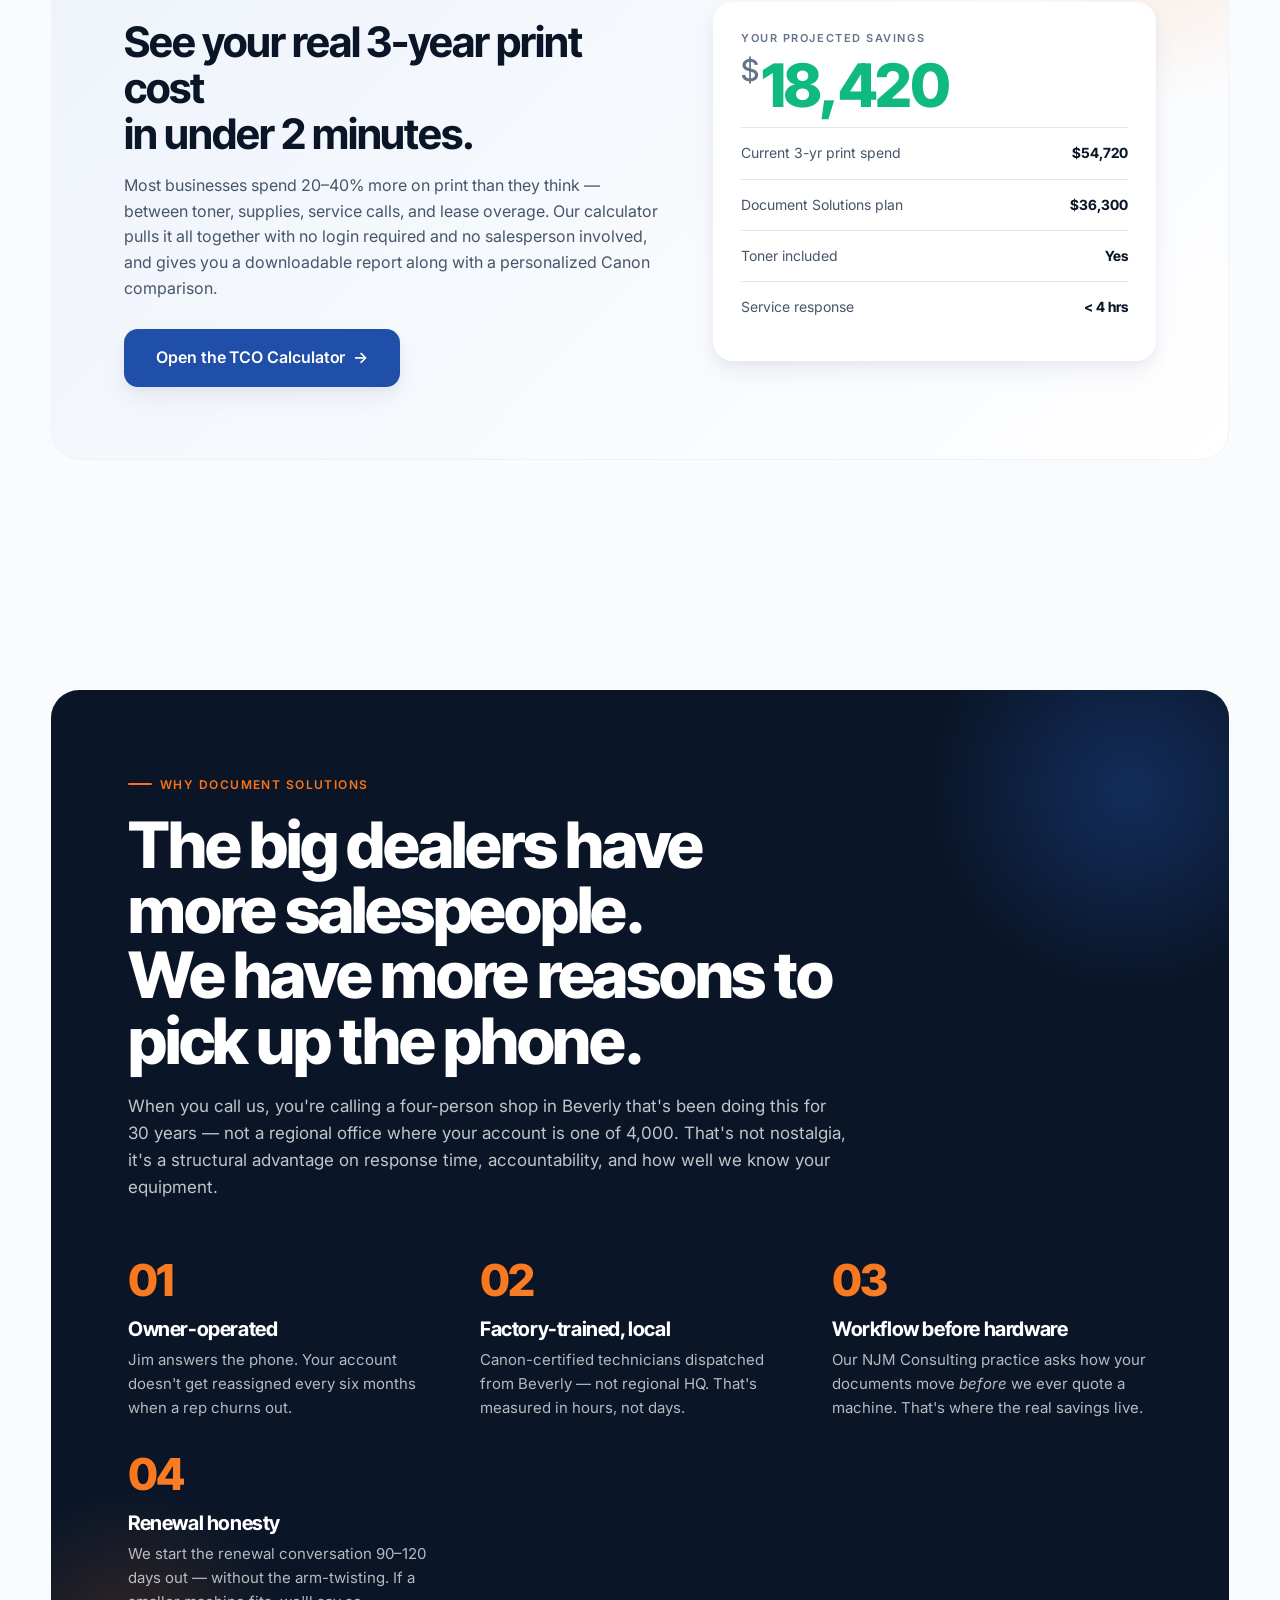
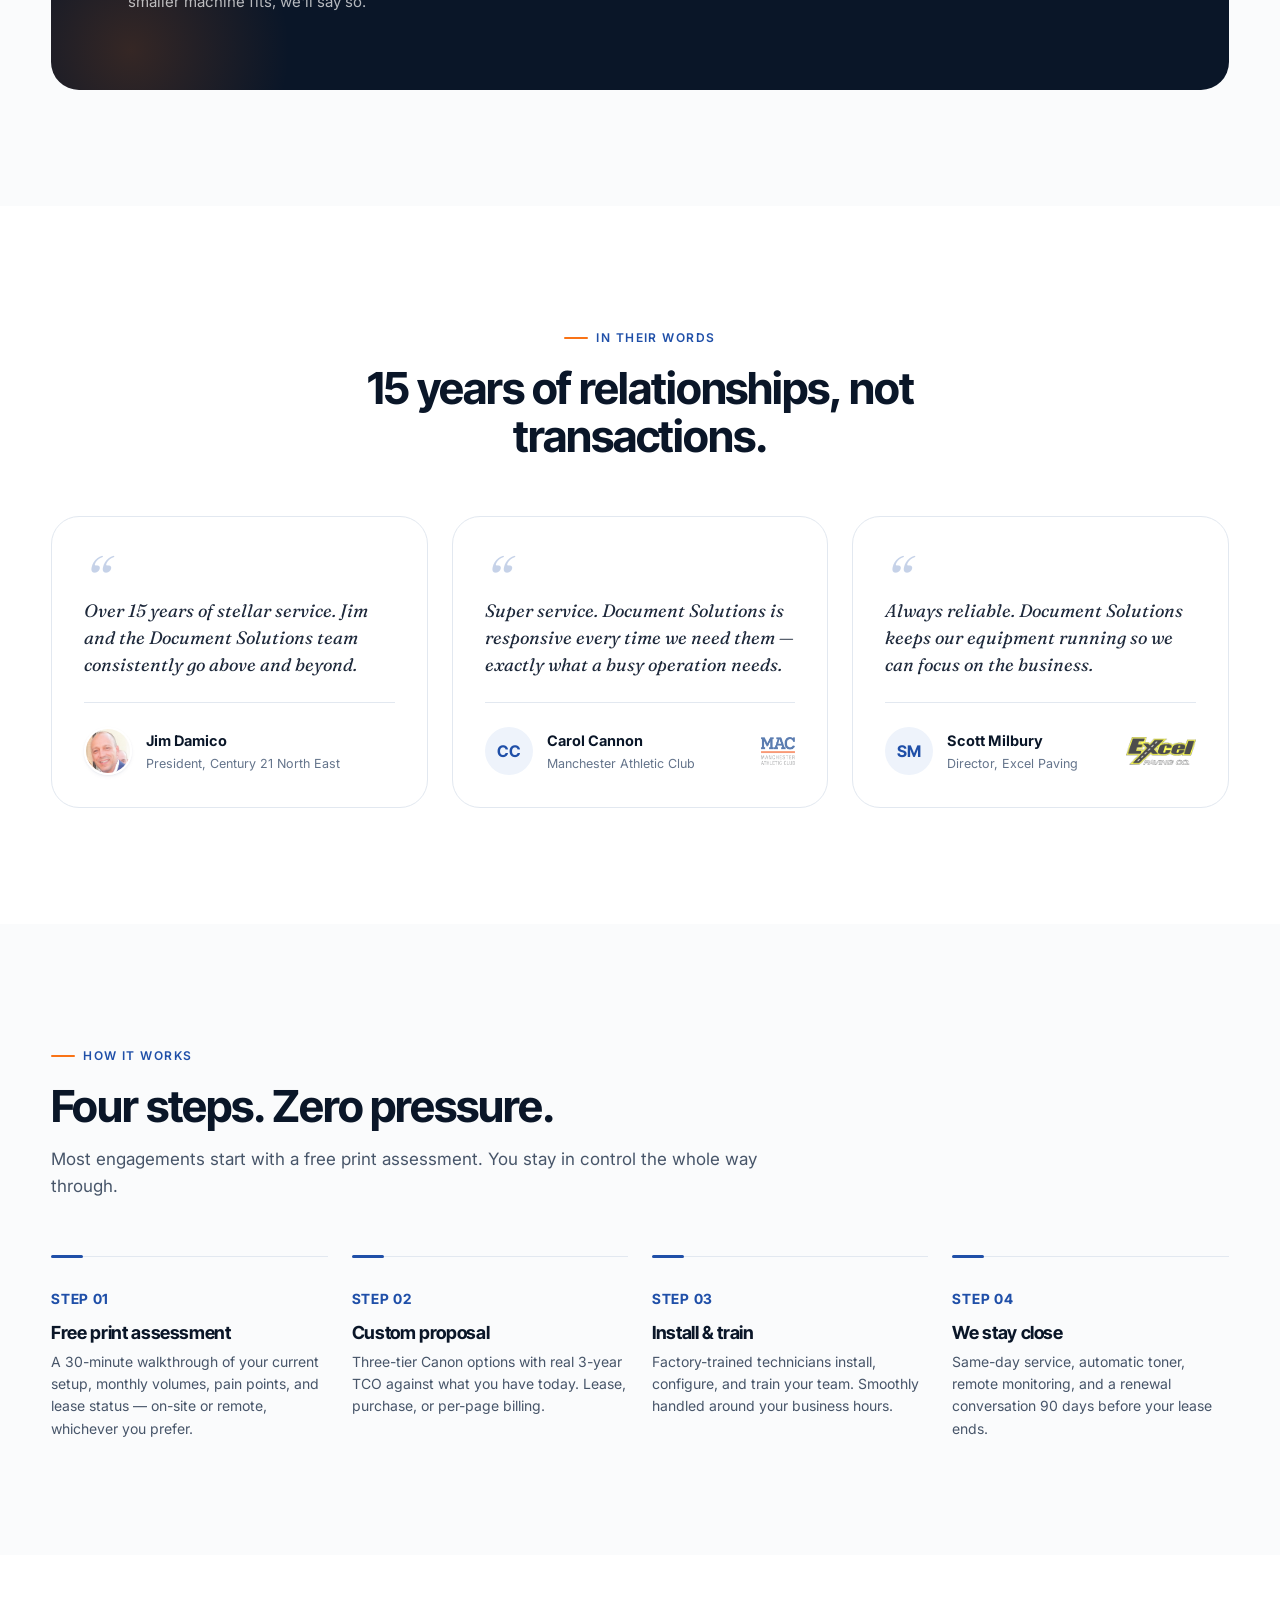
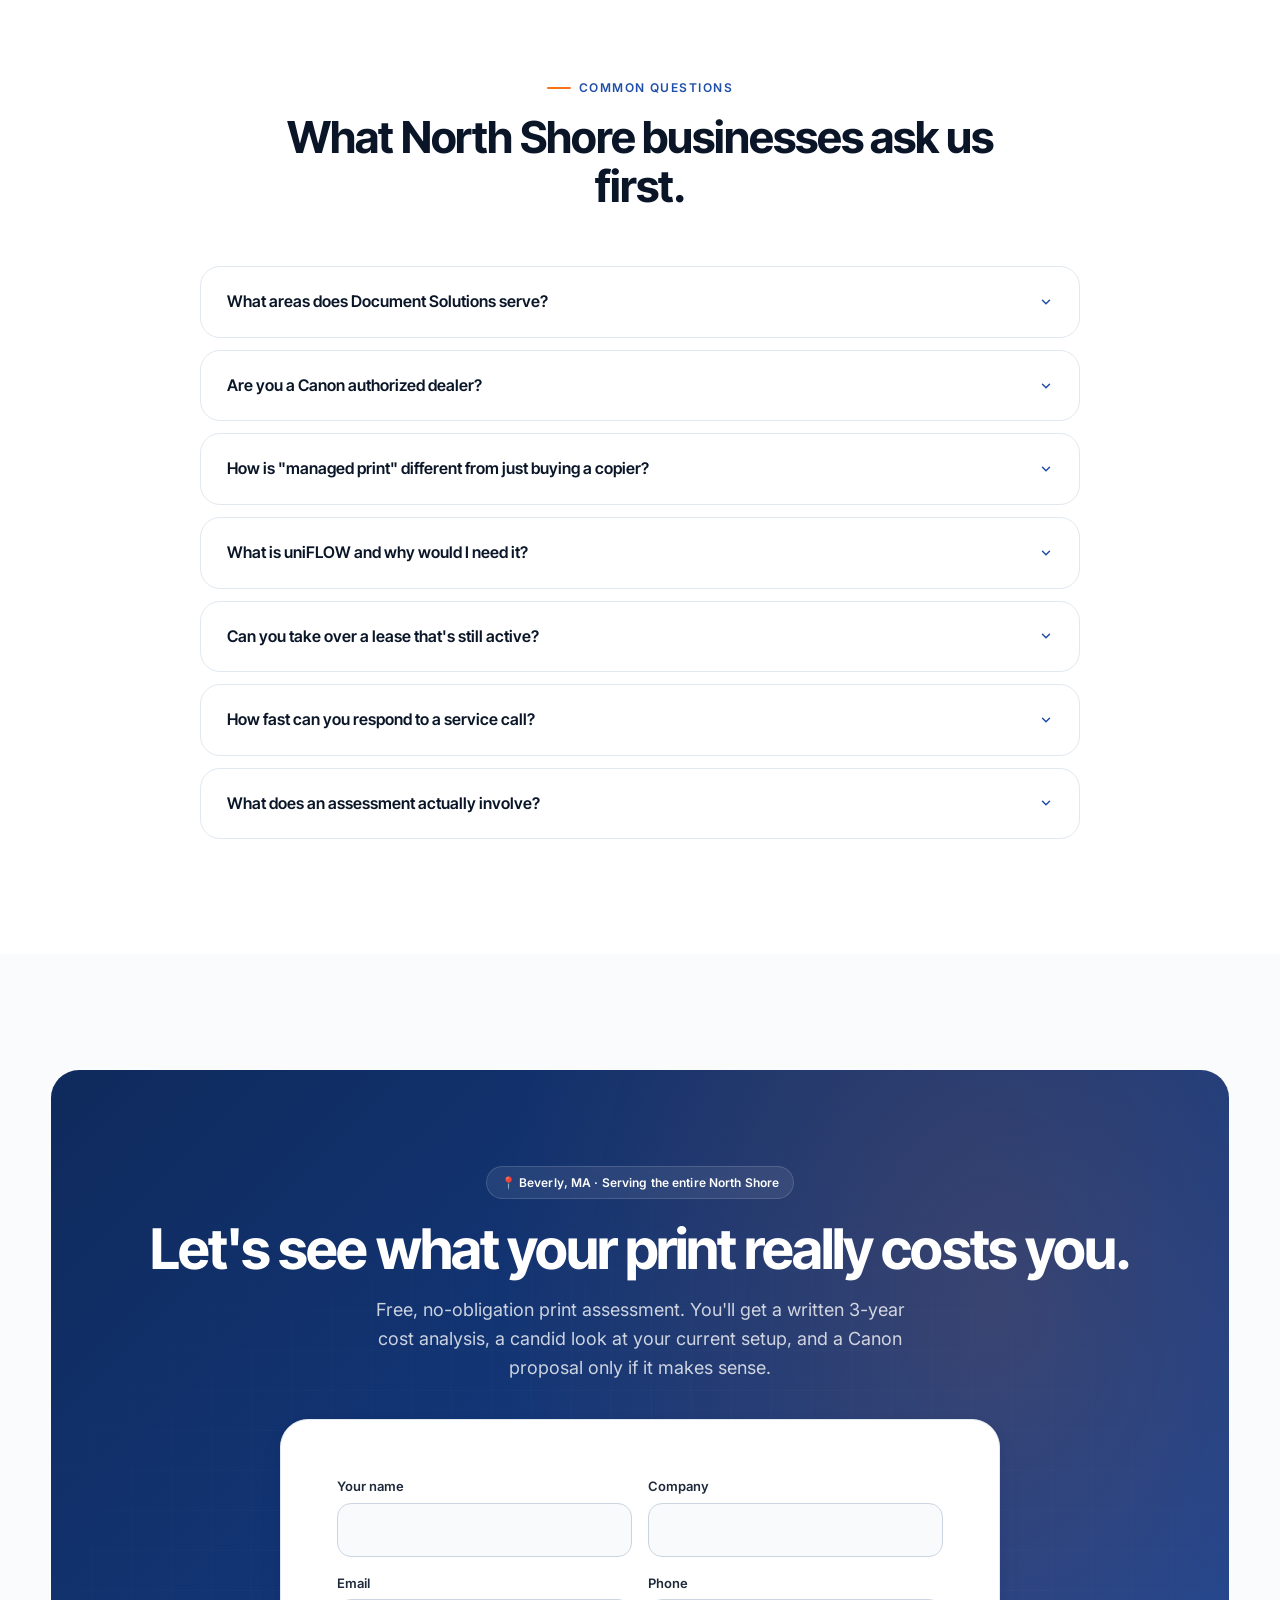
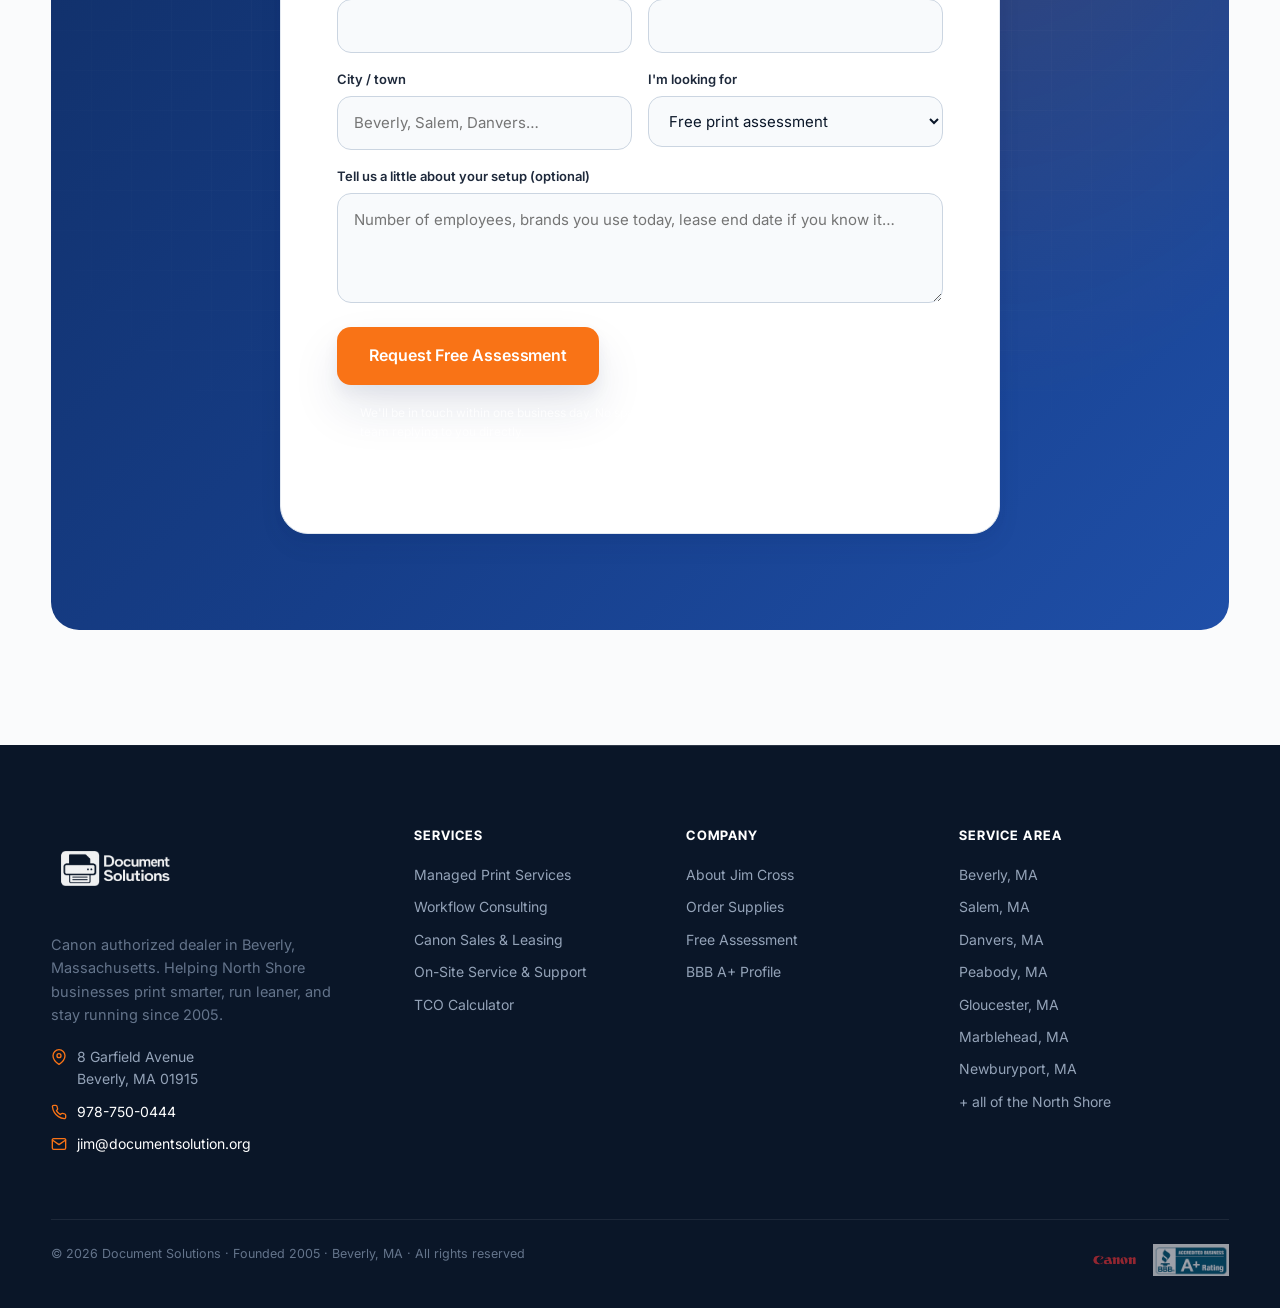
==== commit 1be0411b: "Bigger logo + spelled-out business name above hero eyebrow - Bumped .brand-logo height from 64/80 to" ====
--- a/index.html
+++ b/index.html
@@ -186,6 +186,7 @@
 <section class="hero">
   <div class="container hero-inner">
     <div class="hero-copy">
+      <span class="hero-brand-name fade-up">Document Solutions</span>
       <span class="eyebrow fade-up">Canon Authorized Dealer · Beverly, MA</span>
       <h1 class="fade-up delay-1">
         Print smarter.<br>
--- a/assets/css/styles.css
+++ b/assets/css/styles.css
@@ -277,21 +277,33 @@
 
 /* Brand logo — full lockup PNG (newLogo.png, transparent background, icon + wordmark) */
 .brand-logo {
-  height: 64px;
+  height: 74px;
   width: auto;
   display: block;
 }
-.brand-logo-lg { height: 88px; }
+.brand-logo-lg { height: 100px; }
 .footer .brand-logo {
-  height: 80px;
+  height: 92px;
   filter: brightness(0) invert(1);
   opacity: 0.95;
   /* Transparent-background PNG inverted to a clean white silhouette on the dark footer */
 }
-@media (max-width: 960px) { .brand-logo { height: 56px; } }
+@media (max-width: 960px) { .brand-logo { height: 64px; } }
 @media (max-width: 540px) {
-  .brand-logo { height: 46px; }
-  .footer .brand-logo { height: 64px; }
+  .brand-logo { height: 52px; }
+  .footer .brand-logo { height: 74px; }
+}
+
+/* Hero brand-name — prominent business name above the eyebrow */
+.hero-brand-name {
+  display: block;
+  font-family: var(--font-display);
+  font-weight: 800;
+  font-size: clamp(22px, 2.2vw, 30px);
+  color: var(--ink-900);
+  letter-spacing: -0.025em;
+  line-height: 1;
+  margin-bottom: 14px;
 }
 
 /* New: SVG mark + HTML wordmark lockup (cleaner, scalable, faster) */
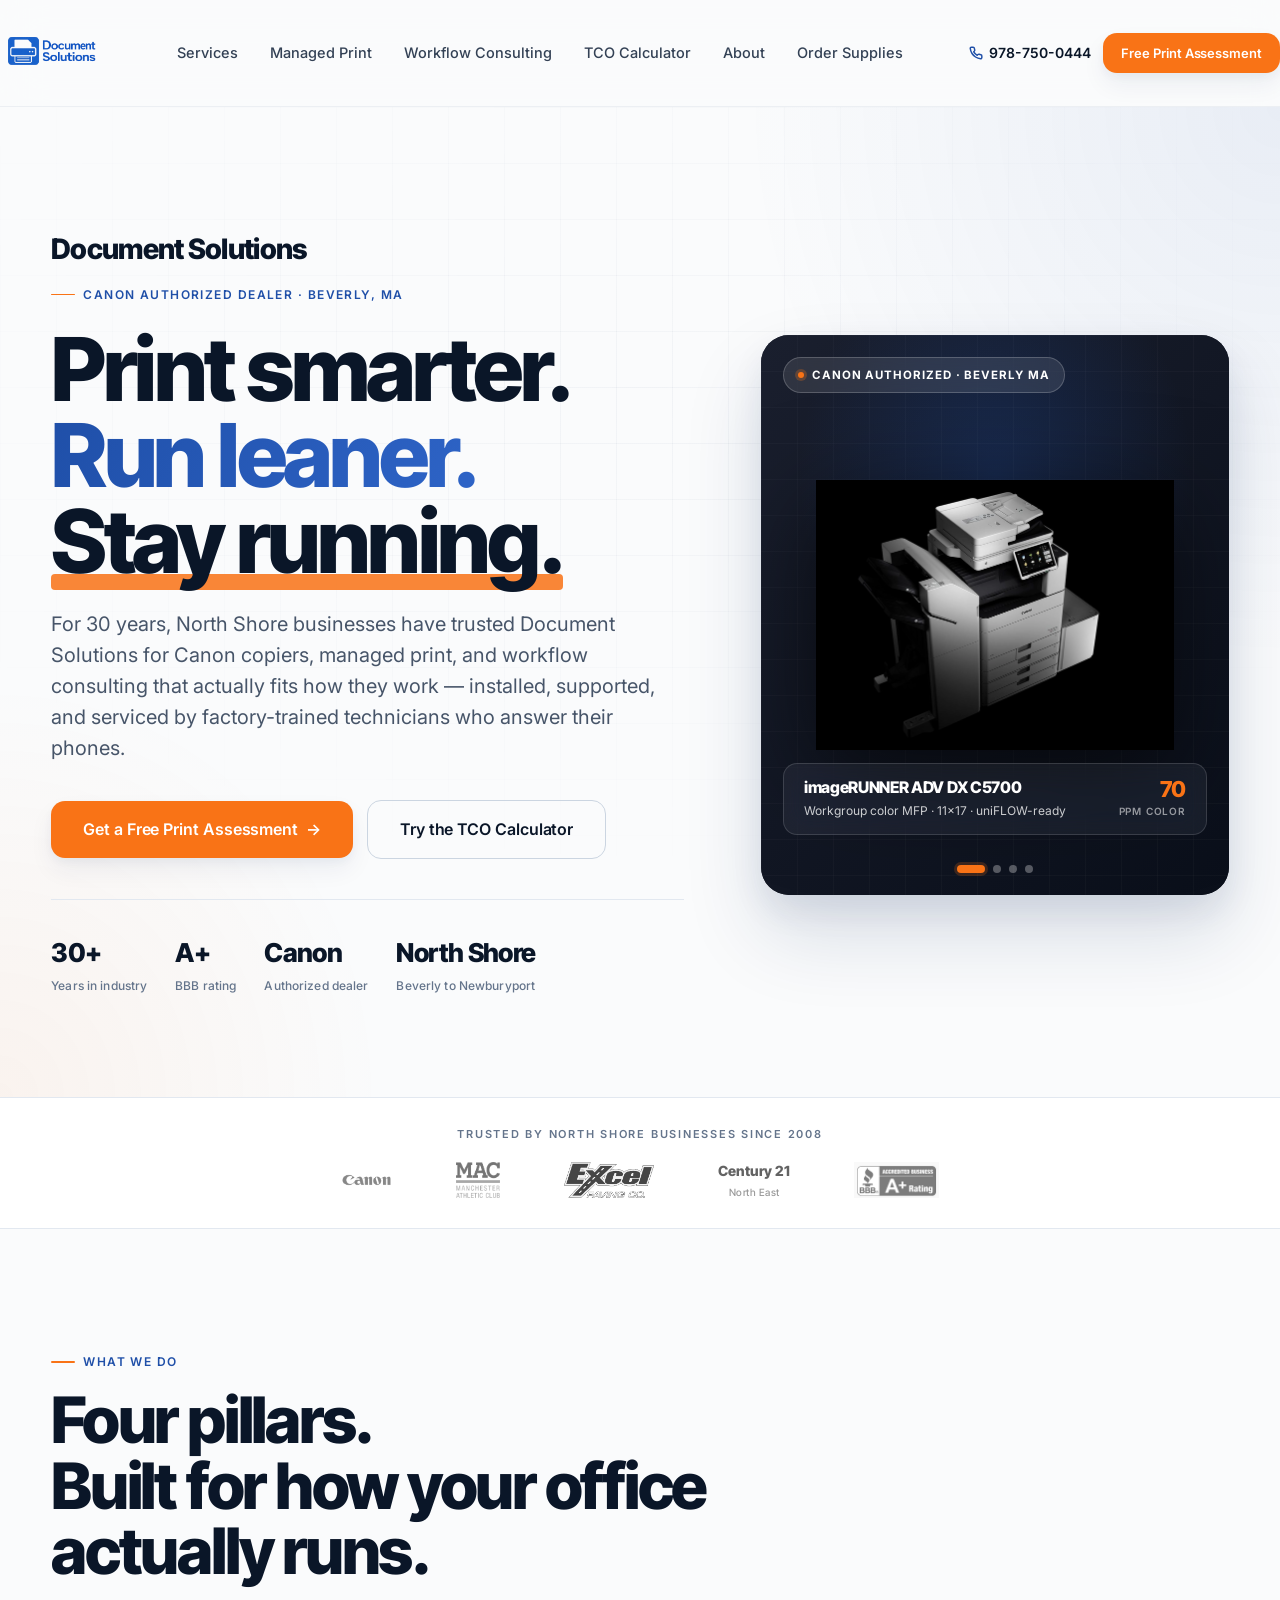
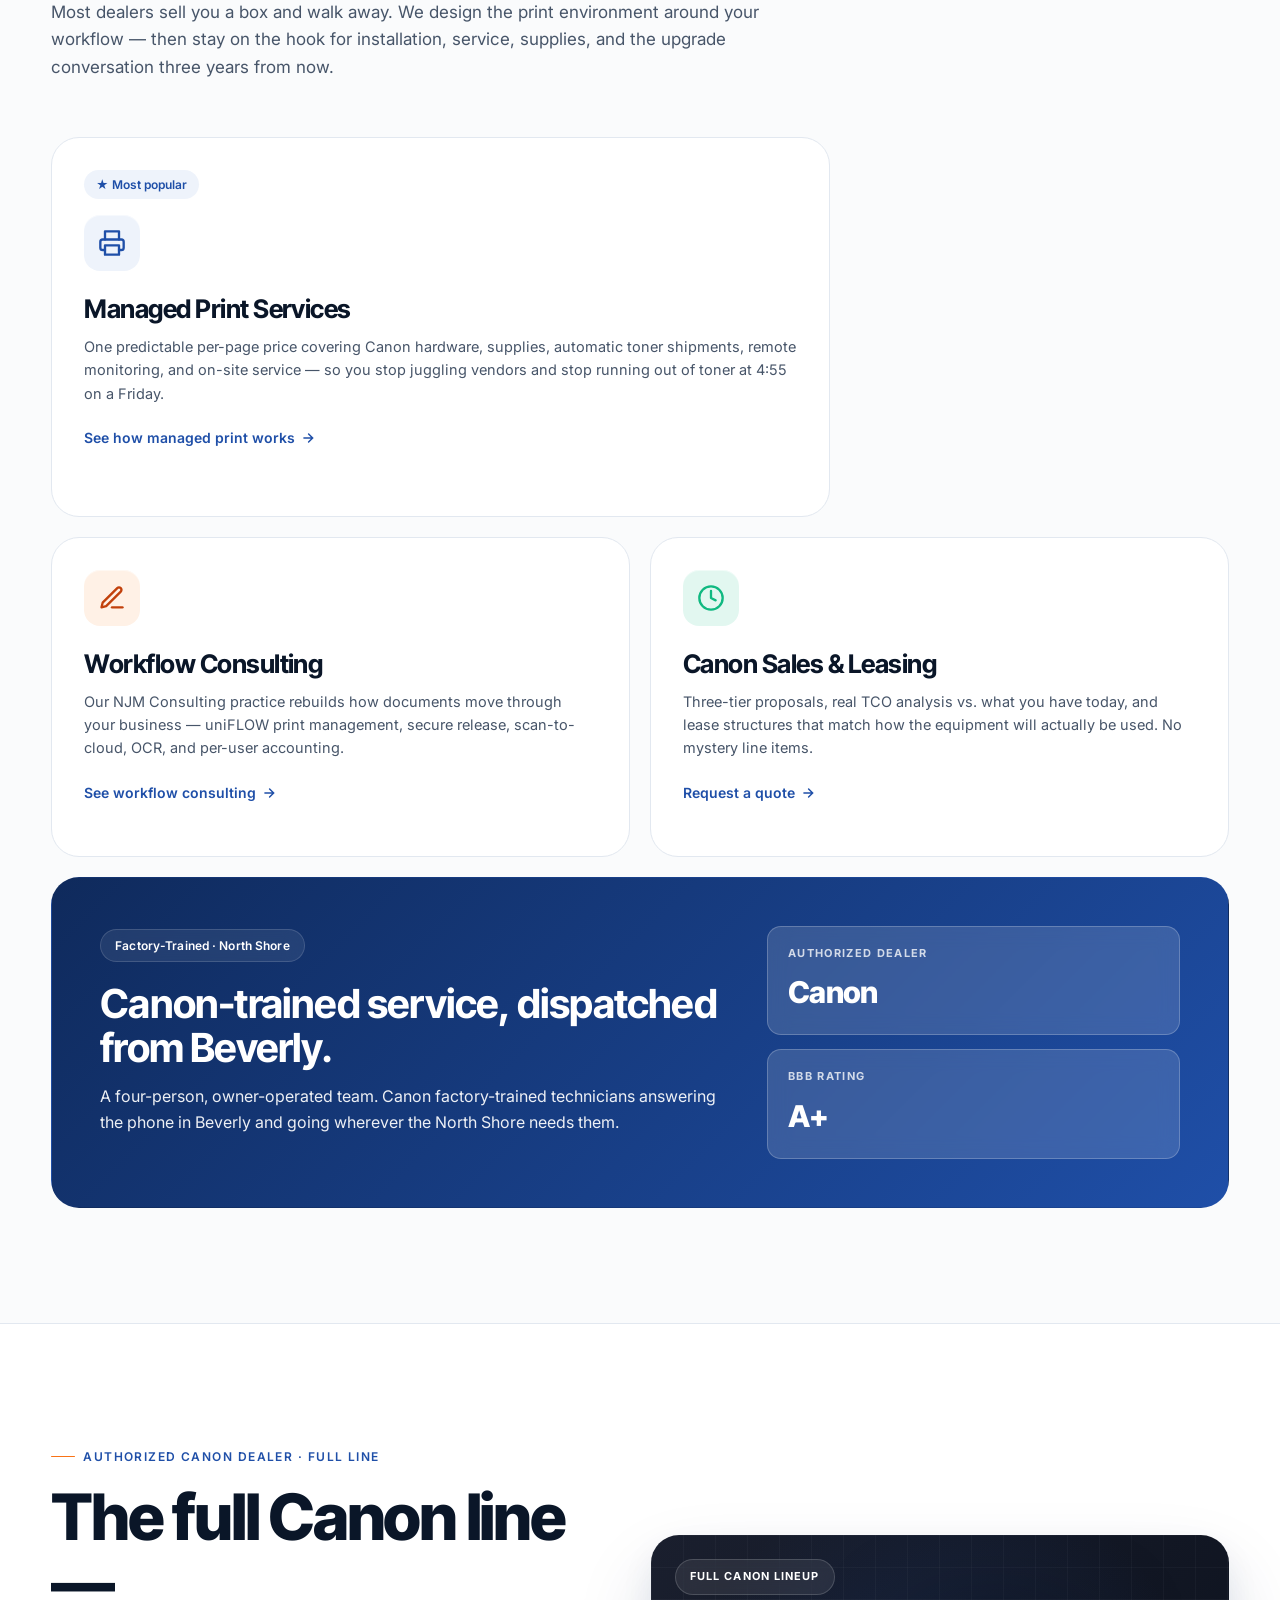
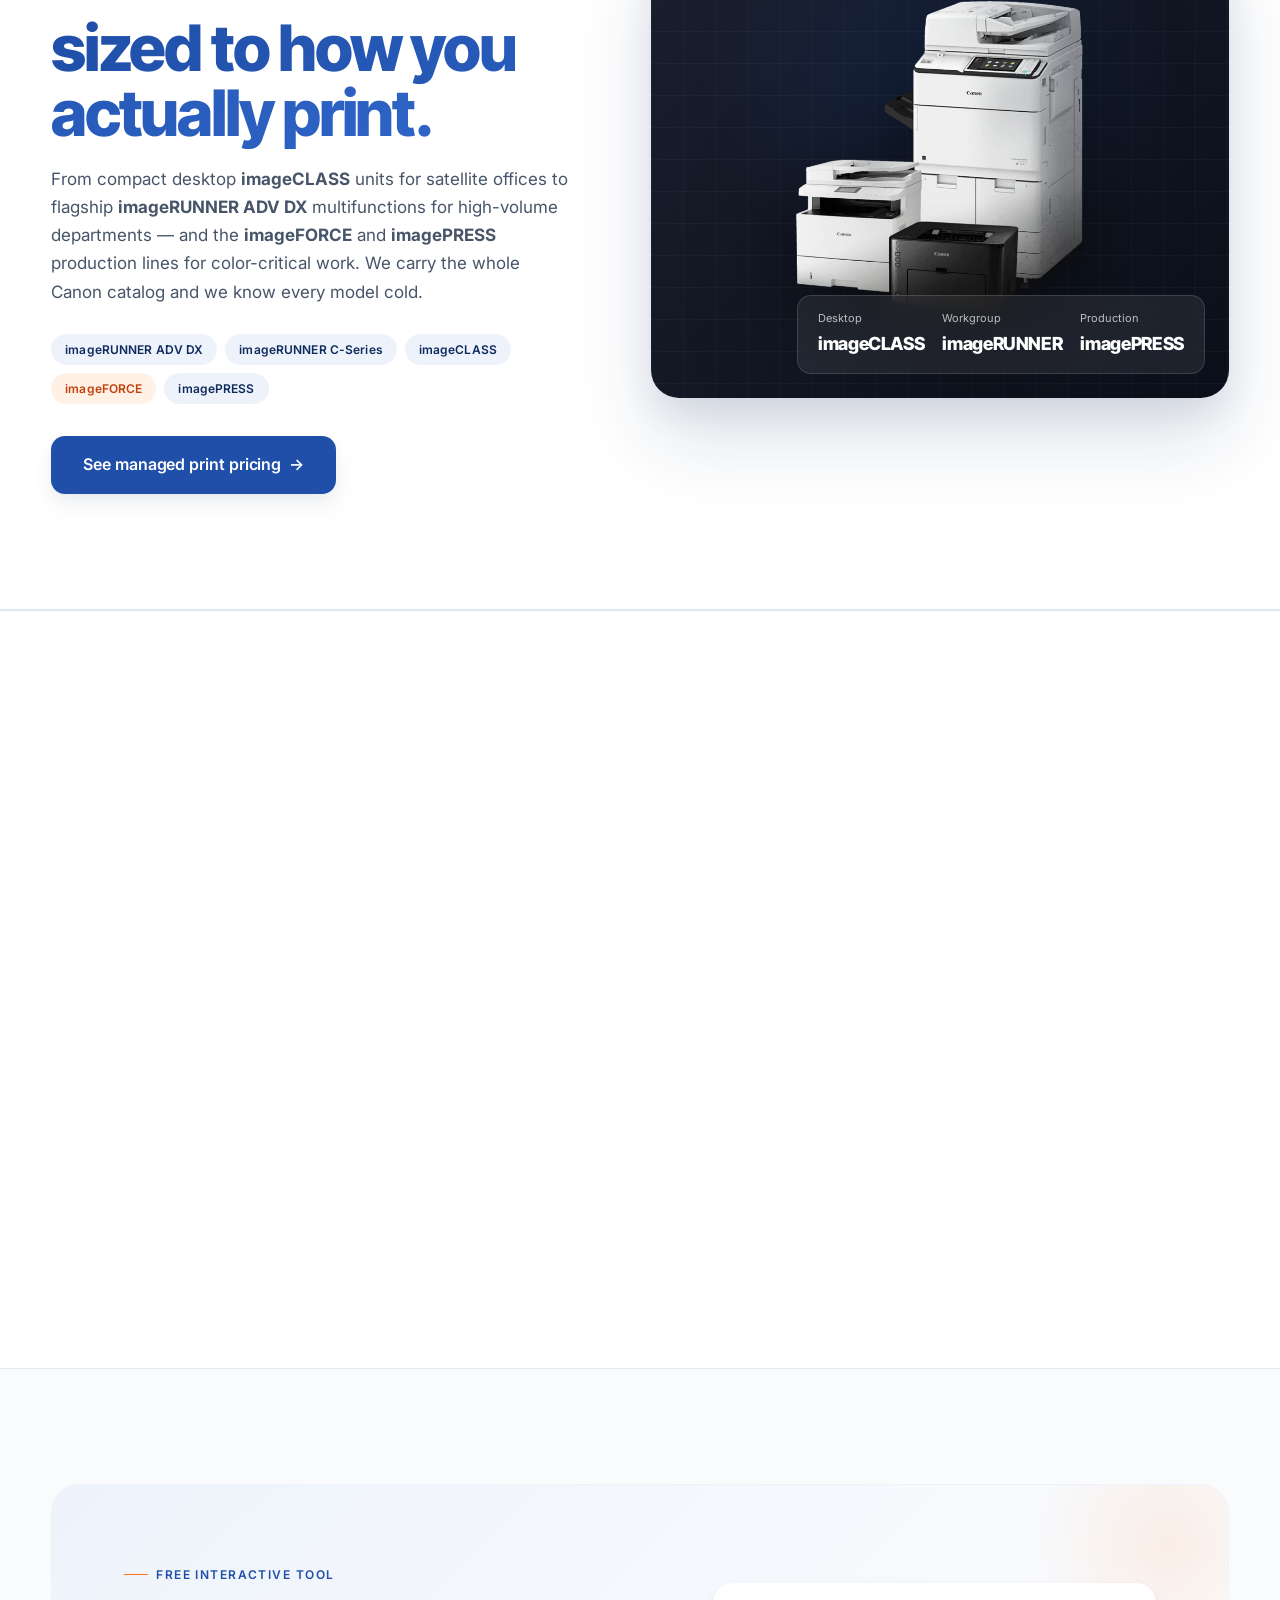
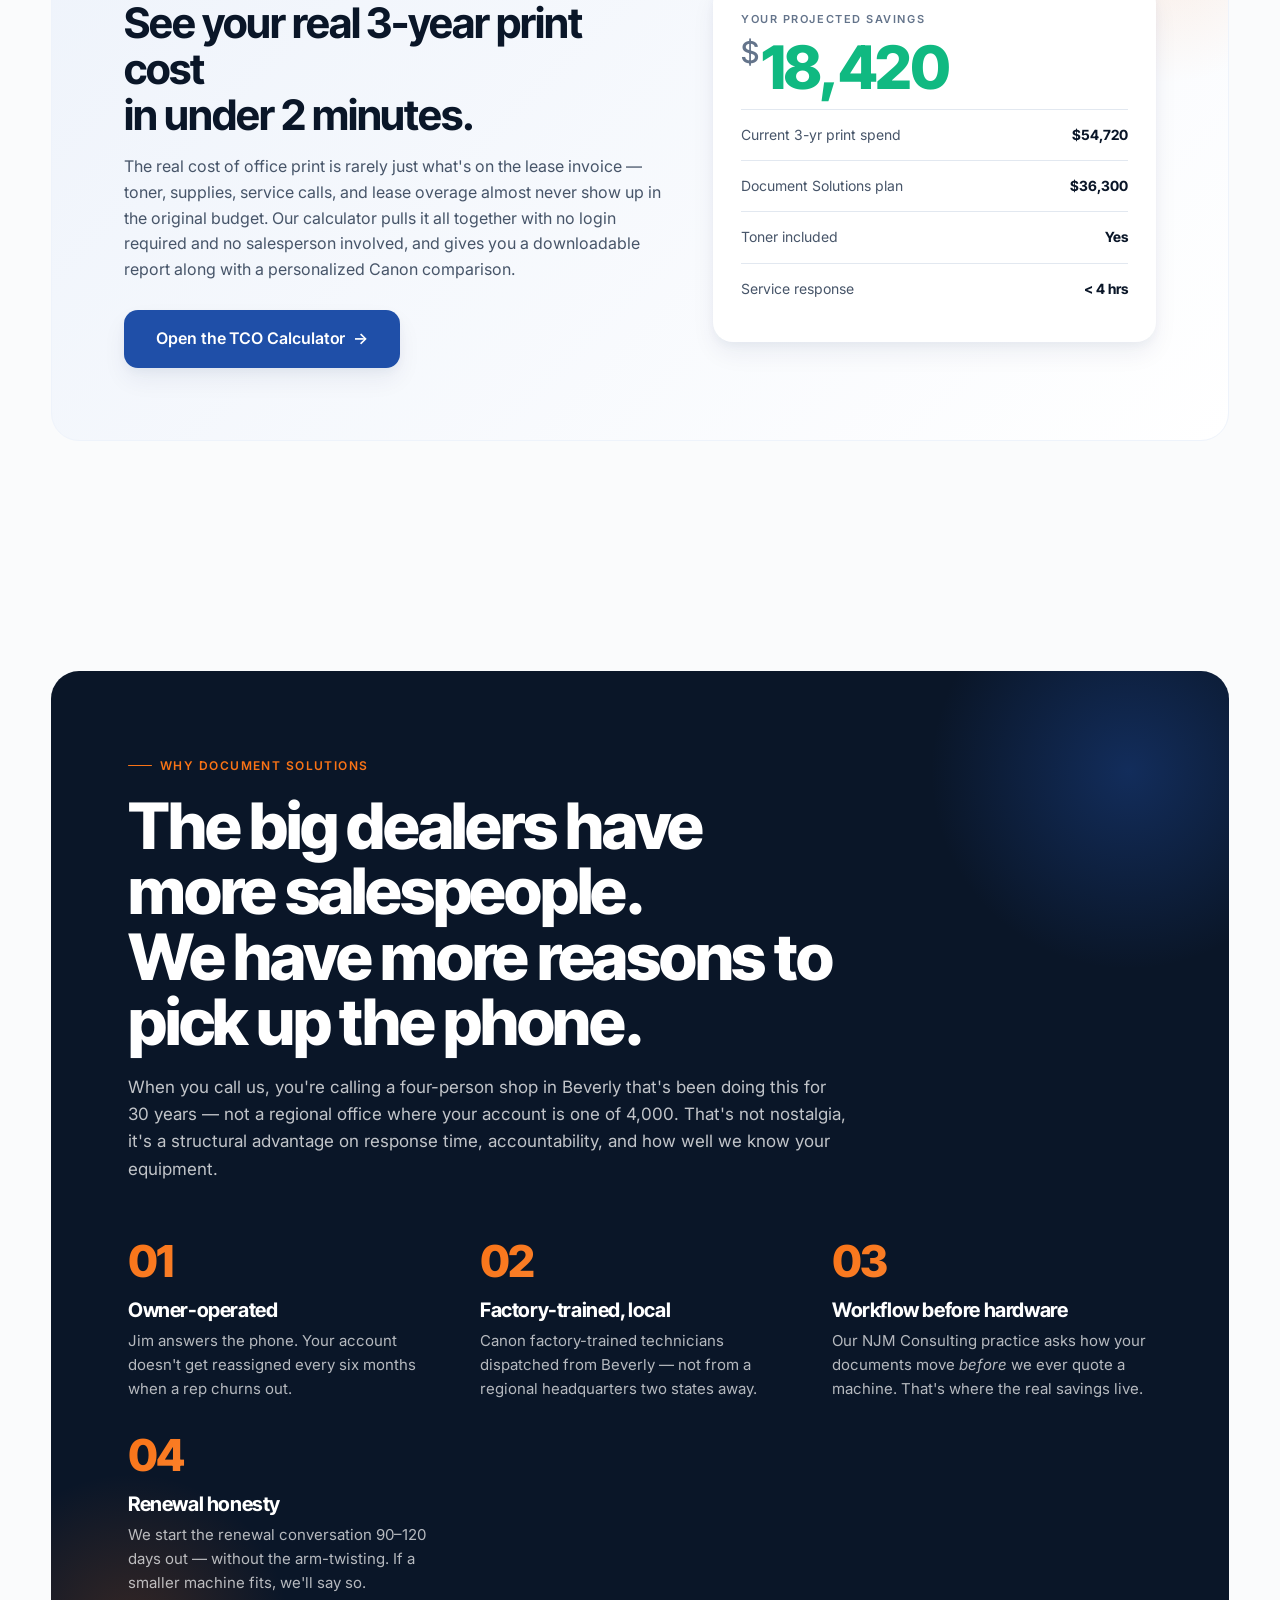
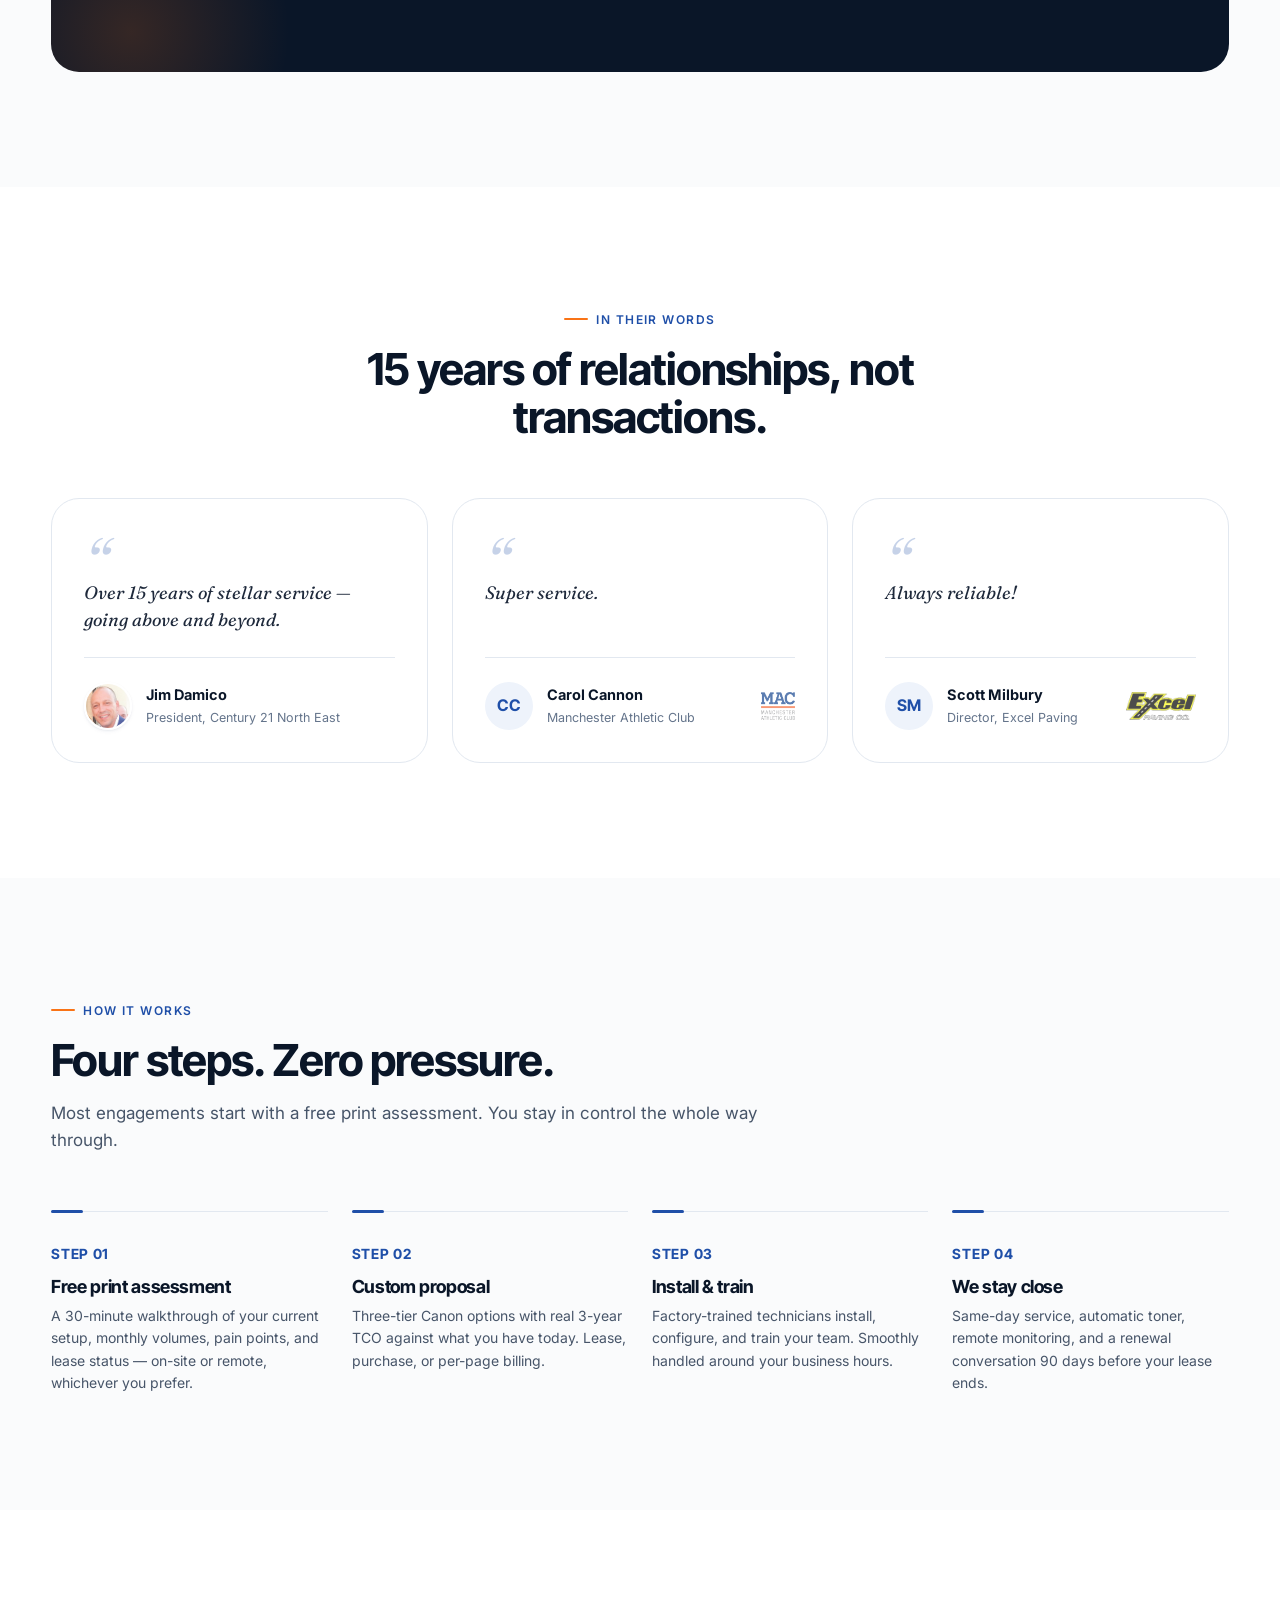
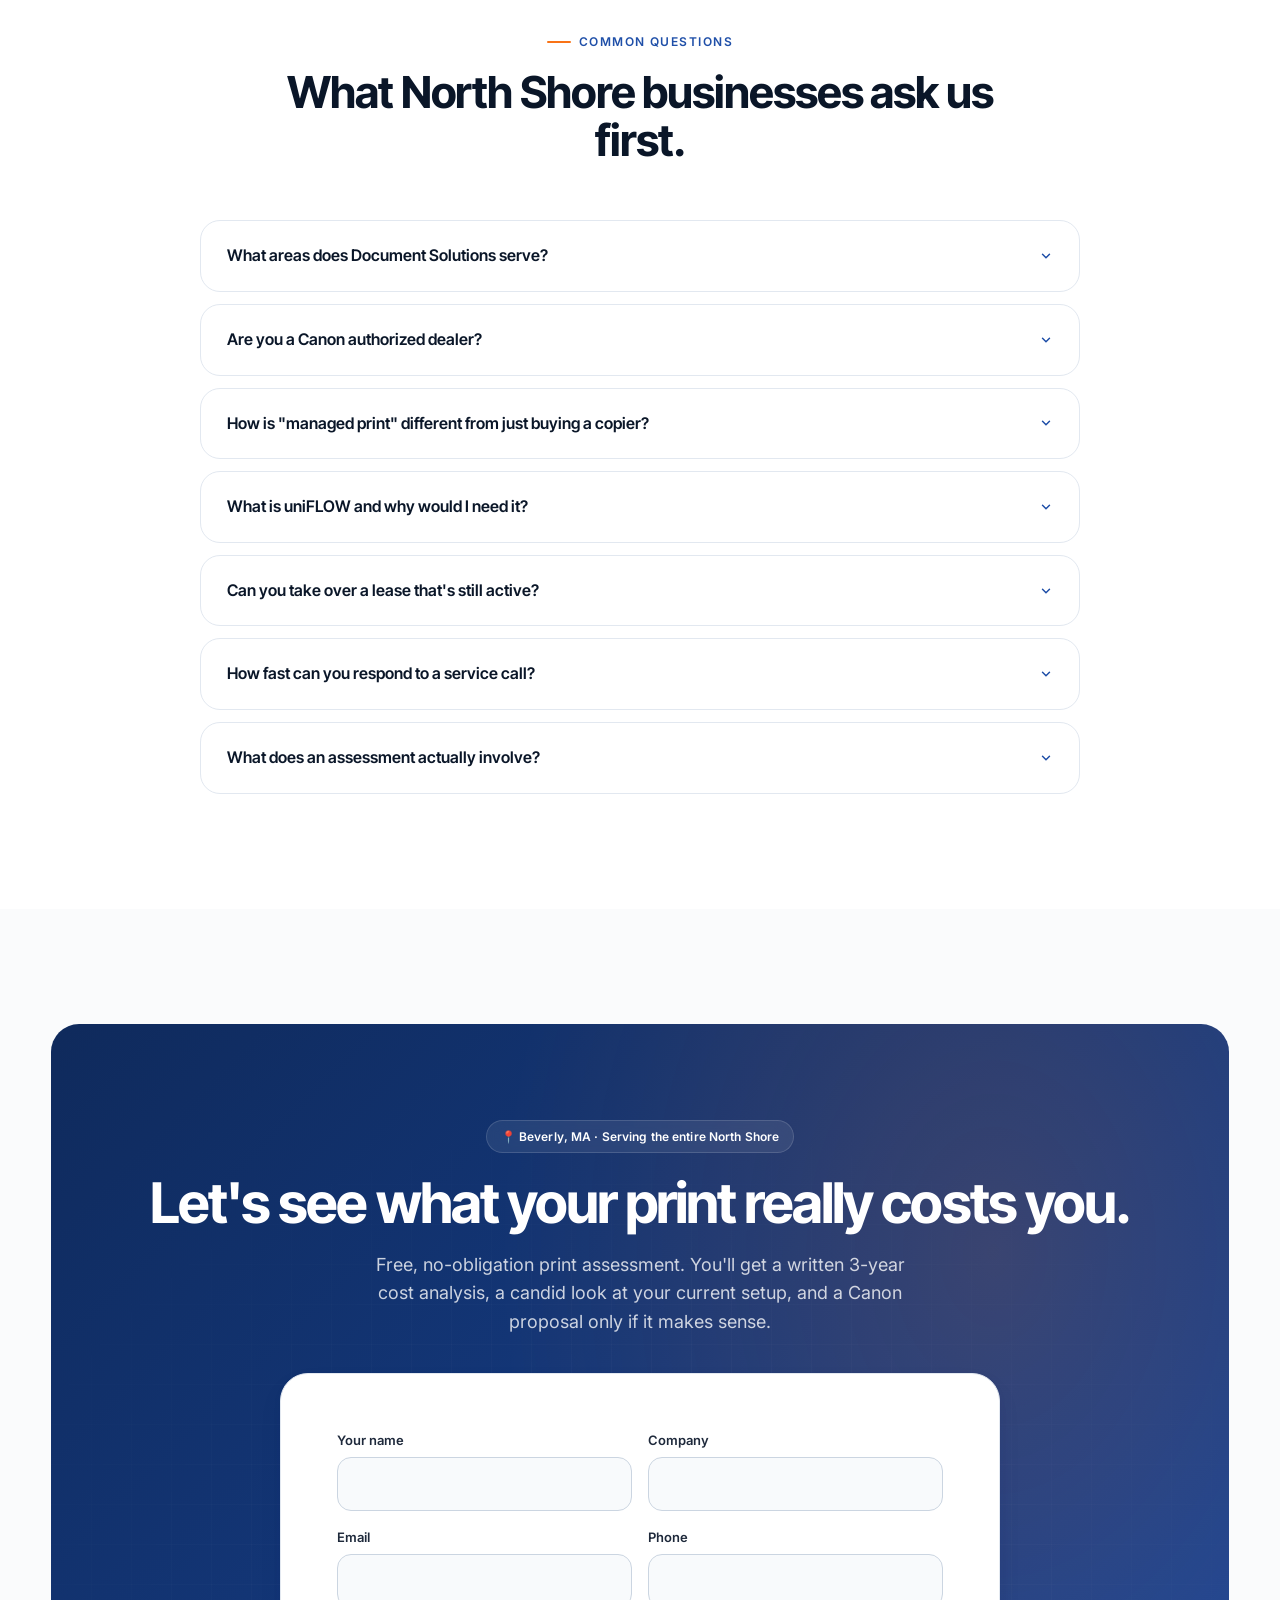
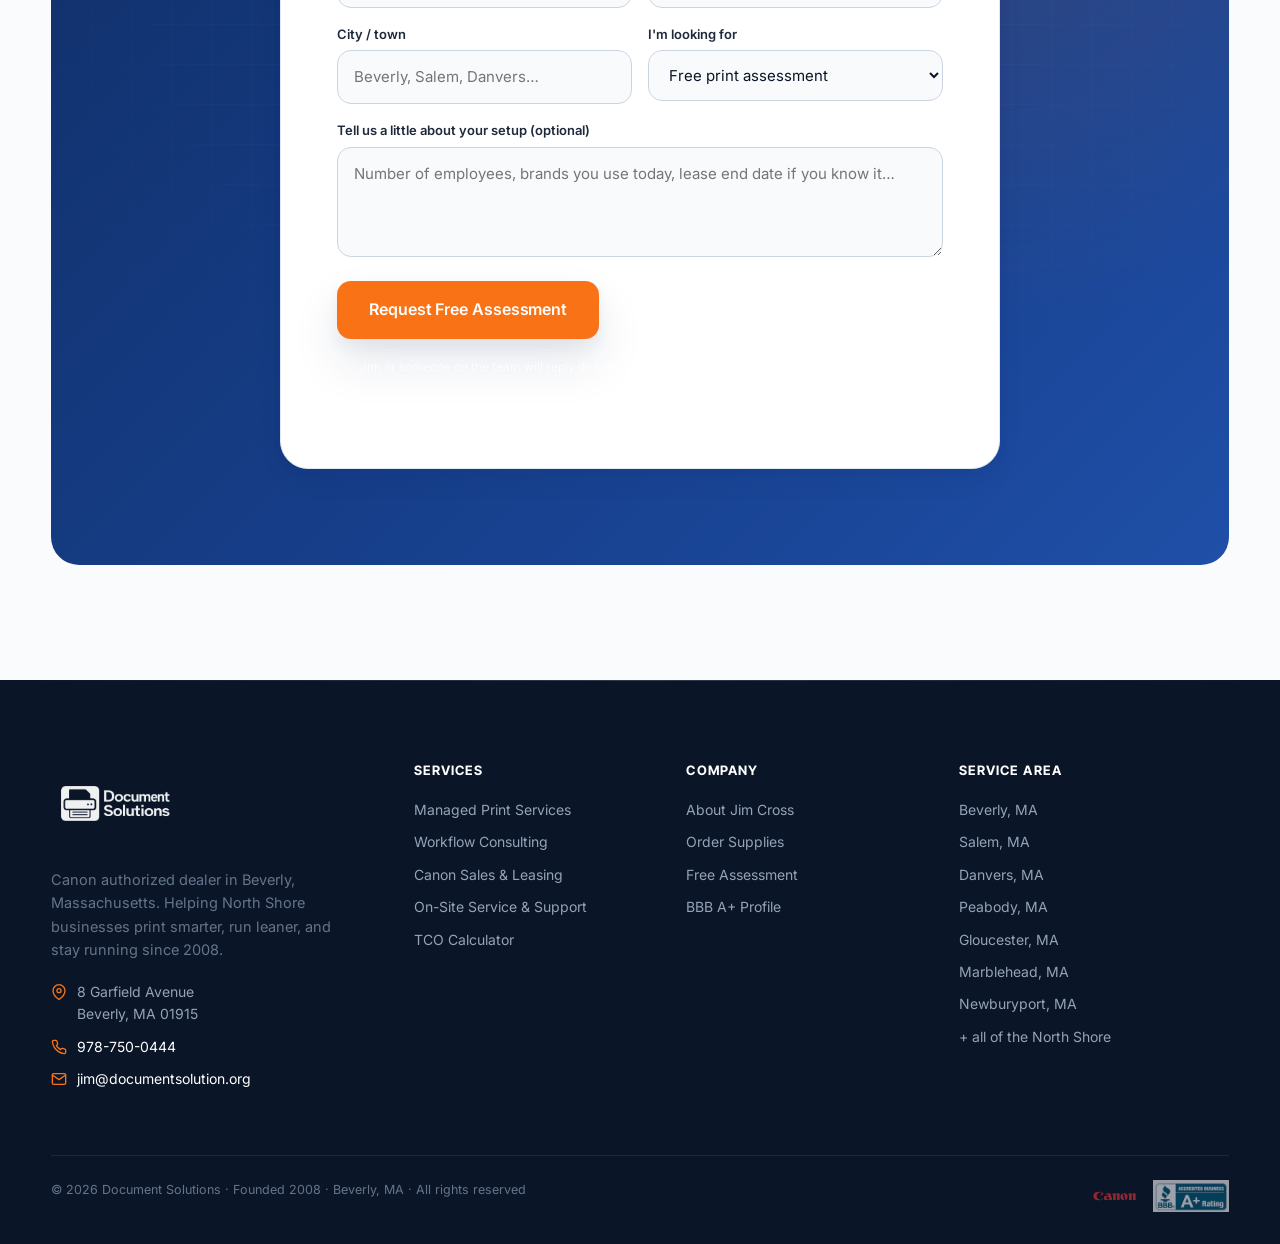
==== commit 4998dbe2: "Strip fabricated stats and dates; ground all copy in sourced facts Mike caught that I was inventing " ====
--- a/index.html
+++ b/index.html
@@ -37,14 +37,14 @@
       "@id": "https://documentsolution.org/#business",
       "name": "Document Solutions",
       "alternateName": ["Document Solutions Beverly", "NJM Consulting"],
-      "description": "Canon authorized dealer providing copiers, printers, managed print services, and document workflow consulting to businesses across the North Shore of Massachusetts. Founded 2005, BBB A+ rated, factory-trained technicians.",
+      "description": "Canon authorized dealer providing copiers, printers, managed print services, and document workflow consulting to businesses across the North Shore of Massachusetts. Founded 2008, BBB A+ rated, factory-trained technicians.",
       "url": "https://documentsolution.org/",
       "telephone": "+1-978-750-0444",
       "email": "jim@documentsolution.org",
       "priceRange": "$$",
       "image": "https://documentsolution.org/assets/images/og-image.jpg",
       "logo": "https://documentsolution.org/assets/images/logo-original.jpg",
-      "foundingDate": "2005",
+      "foundingDate": "2008",
       "address": {
         "@type": "PostalAddress",
         "streetAddress": "8 Garfield Avenue",
@@ -92,7 +92,7 @@
           { "@type": "Offer", "itemOffered": { "@type": "Service", "name": "Canon Copier & Printer Sales and Leasing", "description": "Sales and lease structuring for the full Canon imageRUNNER and imageCLASS lines, sized to your monthly print volume." } },
           { "@type": "Offer", "itemOffered": { "@type": "Service", "name": "Managed Print Services", "description": "Per-page billing, automatic toner replenishment, and remote monitoring across your entire print fleet." } },
           { "@type": "Offer", "itemOffered": { "@type": "Service", "name": "Document Workflow Consulting", "description": "uniFLOW-based consulting under NJM Consulting: scan-to-cloud, secure print release, OCR, and per-user accounting." } },
-          { "@type": "Offer", "itemOffered": { "@type": "Service", "name": "On-Site Service & Technical Support", "description": "Factory-trained Canon technicians dispatched across the North Shore for installation, maintenance, and same-day service." } }
+          { "@type": "Offer", "itemOffered": { "@type": "Service", "name": "On-Site Service & Technical Support", "description": "Canon factory-trained technicians dispatched from Beverly across the North Shore for installation, maintenance, and on-site service." } }
         ]
       },
       "aggregateRating": {
@@ -107,19 +107,19 @@
           "@type": "Review",
           "author": { "@type": "Person", "name": "Jim Damico", "jobTitle": "President", "worksFor": { "@type": "Organization", "name": "Century 21 North East" } },
           "reviewRating": { "@type": "Rating", "ratingValue": "5", "bestRating": "5" },
-          "reviewBody": "Over 15 years of stellar service. Jim and the Document Solutions team consistently go above and beyond."
+          "reviewBody": "Over 15 years of stellar service — going above and beyond."
         },
         {
           "@type": "Review",
           "author": { "@type": "Person", "name": "Carol Cannon", "worksFor": { "@type": "Organization", "name": "Manchester Athletic Club" } },
           "reviewRating": { "@type": "Rating", "ratingValue": "5", "bestRating": "5" },
-          "reviewBody": "Super service. Document Solutions is responsive every time we need them."
+          "reviewBody": "Super service."
         },
         {
           "@type": "Review",
           "author": { "@type": "Person", "name": "Scott Milbury", "jobTitle": "Director", "worksFor": { "@type": "Organization", "name": "Excel Paving" } },
           "reviewRating": { "@type": "Rating", "ratingValue": "5", "bestRating": "5" },
-          "reviewBody": "Always reliable. Document Solutions keeps our equipment running so we can focus on the business."
+          "reviewBody": "Always reliable!"
         }
       ],
       "sameAs": [
@@ -147,7 +147,7 @@
         { "@type": "Question", "name": "What is uniFLOW workflow consulting?",
           "acceptedAnswer": { "@type": "Answer", "text": "Through our consulting arm NJM Consulting, we assess document workflows and deploy Canon uniFLOW print management software for secure print release, scan-to-cloud, OCR, and per-user print accounting. This is higher-margin work that goes beyond hardware." } },
         { "@type": "Question", "name": "How long has Document Solutions been in business?",
-          "acceptedAnswer": { "@type": "Answer", "text": "Document Solutions was founded in 2005 by Jim Cross. Jim has more than 30 years of experience in the office equipment industry. The company holds an A+ rating from the Better Business Bureau." } },
+          "acceptedAnswer": { "@type": "Answer", "text": "Document Solutions was founded in 2008 by Jim Cross. Jim has more than 30 years of experience in the office equipment industry. The company holds an A+ rating from the Better Business Bureau." } },
         { "@type": "Question", "name": "Can you handle existing leased equipment?",
           "acceptedAnswer": { "@type": "Answer", "text": "Yes. We routinely transition customers from competitors and structure new agreements 90 to 120 days ahead of an expiring lease so there is no service gap. We can also work with you on early-buyout options when the math makes sense." } }
       ]
@@ -284,8 +284,8 @@
           <img src="assets/images/canon-printers.png" alt="Canon multifunction printers serviced by Document Solutions, factory-trained Canon dealer in Beverly, MA" loading="lazy">
           <div class="hero-slide-meta">
             <div>
-              <div class="hero-slide-name">Document Solutions · since 2005</div>
-              <div class="hero-slide-spec">Canon factory-trained · same-day service · &lt; 4hr response</div>
+              <div class="hero-slide-name">Document Solutions · since 2008</div>
+              <div class="hero-slide-spec">Canon factory-trained · BBB A+ · Beverly, MA</div>
             </div>
             <div class="hero-slide-stat">
               <span class="hero-slide-stat-num">30+</span>
@@ -309,7 +309,7 @@
 <!-- ========== TRUST STRIP ========== -->
 <div class="trust-strip">
   <div class="container">
-    <div class="trust-strip-label">Trusted by North Shore businesses since 2005</div>
+    <div class="trust-strip-label">Trusted by North Shore businesses since 2008</div>
     <div class="trust-logos">
       <img src="assets/images/canon-logo.png" alt="Canon Authorized Dealer">
       <img src="assets/images/client-manchester-athletic-club.png" alt="Manchester Athletic Club">
@@ -338,7 +338,7 @@
           <svg width="28" height="28" viewBox="0 0 24 24" fill="none" stroke="currentColor" stroke-width="2" stroke-linecap="round" stroke-linejoin="round"><polyline points="6 9 6 2 18 2 18 9"/><path d="M6 18H4a2 2 0 0 1-2-2v-5a2 2 0 0 1 2-2h16a2 2 0 0 1 2 2v5a2 2 0 0 1-2 2h-2"/><rect x="6" y="14" width="12" height="8"/></svg>
         </div>
         <h3>Managed Print Services</h3>
-        <p>One predictable per-page price covering Canon hardware, supplies, automatic toner shipments, remote monitoring, and on-site service. Most North Shore offices cut their print spend 20–35% in year one — and stop running out of toner at 4:55 on a Friday.</p>
+        <p>One predictable per-page price covering Canon hardware, supplies, automatic toner shipments, remote monitoring, and on-site service — so you stop juggling vendors and stop running out of toner at 4:55 on a Friday.</p>
         <span class="bento-link">
           See how managed print works
           <svg width="14" height="14" viewBox="0 0 24 24" fill="none" stroke="currentColor" stroke-width="2.5" stroke-linecap="round"><path d="M5 12h14M13 5l7 7-7 7"/></svg>
@@ -372,18 +372,18 @@
       <div class="bento bento-feature fade-up">
         <div style="display:grid; grid-template-columns:1.2fr 0.8fr; gap:48px; align-items:center; height:100%; color:white;">
           <div>
-            <span class="pill pill-dark" style="margin-bottom:20px">⚡ Same-day service · North Shore</span>
-            <h3 style="font-size:clamp(28px,3.5vw,40px); margin-bottom:14px; color:white;">Service that shows up — usually the same day.</h3>
-            <p style="font-size:16px; color:rgba(255,255,255,0.92); line-height:1.6;">Factory-trained Canon technicians dispatched out of Beverly. Most North Shore service calls are on-site within 4 business hours, and most issues are resolved on the first visit.</p>
+            <span class="pill pill-dark" style="margin-bottom:20px">Factory-Trained · North Shore</span>
+            <h3 style="font-size:clamp(28px,3.5vw,40px); margin-bottom:14px; color:white;">Canon-trained service, dispatched from Beverly.</h3>
+            <p style="font-size:16px; color:rgba(255,255,255,0.92); line-height:1.6;">A four-person, owner-operated team. Canon factory-trained technicians answering the phone in Beverly and going wherever the North Shore needs them.</p>
           </div>
           <div style="display:flex; flex-direction:column; gap:14px;">
             <div style="background:rgba(255,255,255,0.14); border:1px solid rgba(255,255,255,0.22); border-radius:14px; padding:18px 20px; backdrop-filter:blur(10px);">
-              <div style="font-size:11px; font-weight:700; letter-spacing:0.12em; text-transform:uppercase; color:rgba(255,255,255,0.78); margin-bottom:6px;">Average response</div>
-              <div style="font-family:var(--font-display); font-size:30px; font-weight:800; letter-spacing:-0.025em; color:white;">&lt; 4 hrs</div>
+              <div style="font-size:11px; font-weight:700; letter-spacing:0.12em; text-transform:uppercase; color:rgba(255,255,255,0.78); margin-bottom:6px;">Authorized Dealer</div>
+              <div style="font-family:var(--font-display); font-size:30px; font-weight:800; letter-spacing:-0.025em; color:white;">Canon</div>
             </div>
             <div style="background:rgba(255,255,255,0.14); border:1px solid rgba(255,255,255,0.22); border-radius:14px; padding:18px 20px; backdrop-filter:blur(10px);">
-              <div style="font-size:11px; font-weight:700; letter-spacing:0.12em; text-transform:uppercase; color:rgba(255,255,255,0.78); margin-bottom:6px;">First-visit fix rate</div>
-              <div style="font-family:var(--font-display); font-size:30px; font-weight:800; letter-spacing:-0.025em; color:white;">~92%</div>
+              <div style="font-size:11px; font-weight:700; letter-spacing:0.12em; text-transform:uppercase; color:rgba(255,255,255,0.78); margin-bottom:6px;">BBB Rating</div>
+              <div style="font-family:var(--font-display); font-size:30px; font-weight:800; letter-spacing:-0.025em; color:white;">A+</div>
             </div>
           </div>
         </div>
@@ -529,7 +529,7 @@
       <div>
         <span class="eyebrow">Free interactive tool</span>
         <h2 class="display-3" style="margin-top:16px;">See your real 3-year print cost<br>in under 2 minutes.</h2>
-        <p>Most businesses spend 20–40% more on print than they think — between toner, supplies, service calls, and lease overage. Our calculator pulls it all together with no login required and no salesperson involved, and gives you a downloadable report along with a personalized Canon comparison.</p>
+        <p>The real cost of office print is rarely just what's on the lease invoice — toner, supplies, service calls, and lease overage almost never show up in the original budget. Our calculator pulls it all together with no login required and no salesperson involved, and gives you a downloadable report along with a personalized Canon comparison.</p>
         <a href="tco-calculator.html" class="btn btn-blue btn-lg">
           Open the TCO Calculator
           <span class="btn-arrow">→</span>
@@ -568,7 +568,7 @@
         <div class="diff-point fade-up delay-1">
           <div class="diff-point-num">02</div>
           <h4>Factory-trained, local</h4>
-          <p>Canon-certified technicians dispatched from Beverly — not regional HQ. That's measured in hours, not days.</p>
+          <p>Canon factory-trained technicians dispatched from Beverly — not from a regional headquarters two states away.</p>
         </div>
         <div class="diff-point fade-up delay-2">
           <div class="diff-point-num">03</div>
@@ -595,7 +595,7 @@
 
     <div class="testimonials-grid">
       <article class="testimonial fade-up">
-        <div class="testimonial-quote">Over 15 years of stellar service. Jim and the Document Solutions team consistently go above and beyond.</div>
+        <div class="testimonial-quote">Over 15 years of stellar service — going above and beyond.</div>
         <div class="testimonial-author">
           <img src="assets/images/testimonial-jim-damico.jpg" alt="Jim Damico" class="testimonial-photo">
           <div>
@@ -606,7 +606,7 @@
       </article>
 
       <article class="testimonial fade-up delay-1">
-        <div class="testimonial-quote">Super service. Document Solutions is responsive every time we need them — exactly what a busy operation needs.</div>
+        <div class="testimonial-quote">Super service.</div>
         <div class="testimonial-author">
           <div class="testimonial-photo-ph">CC</div>
           <div>
@@ -618,7 +618,7 @@
       </article>
 
       <article class="testimonial fade-up delay-2">
-        <div class="testimonial-quote">Always reliable. Document Solutions keeps our equipment running so we can focus on the business.</div>
+        <div class="testimonial-quote">Always reliable!</div>
         <div class="testimonial-author">
           <div class="testimonial-photo-ph">SM</div>
           <div>
@@ -677,7 +677,7 @@
     <div class="faq-list">
       <details class="faq-item fade-up">
         <summary class="faq-summary">What areas does Document Solutions serve?</summary>
-        <div class="faq-body">We serve the North Shore of Massachusetts from our Beverly office, including Salem, Danvers, Peabody, Gloucester, Marblehead, Manchester-by-the-Sea, Newburyport, and the surrounding communities along the Beverly-to-Boston corridor. If your office is within an hour of Beverly, we can usually get a tech on-site the same day.</div>
+        <div class="faq-body">We serve the North Shore of Massachusetts from our Beverly office, including Salem, Danvers, Peabody, Gloucester, Marblehead, Manchester-by-the-Sea, Newburyport, and the surrounding communities along the Beverly-to-Boston corridor.</div>
       </details>
       <details class="faq-item fade-up">
         <summary class="faq-summary">Are you a Canon authorized dealer?</summary>
@@ -685,7 +685,7 @@
       </details>
       <details class="faq-item fade-up">
         <summary class="faq-summary">How is "managed print" different from just buying a copier?</summary>
-        <div class="faq-body">A managed print agreement bundles the hardware, supplies (toner, drums), automatic replenishment, remote monitoring, and on-site service into a single per-page price. You stop buying toner reactively, you stop calling for service after a breakdown — the system flags it for us first. Most North Shore offices we move onto managed print see total print spend drop 20–35% in year one.</div>
+        <div class="faq-body">A managed print agreement bundles the hardware, supplies (toner, drums), automatic replenishment, remote monitoring, and on-site service into a single per-page price. You stop buying toner reactively and you stop calling for service after a breakdown — the system flags it for us first. We'll quote you against your current spend during a free assessment so you can see the difference for yourself.</div>
       </details>
       <details class="faq-item fade-up">
         <summary class="faq-summary">What is uniFLOW and why would I need it?</summary>
@@ -697,7 +697,7 @@
       </details>
       <details class="faq-item fade-up">
         <summary class="faq-summary">How fast can you respond to a service call?</summary>
-        <div class="faq-body">Most North Shore service tickets get an on-site response within 4 business hours, and roughly 92% of issues are resolved on the first visit. Because our techs are factory-trained on the Canon line we sell, we usually have the right parts in the truck before we leave.</div>
+        <div class="faq-body">Service is dispatched out of our Beverly office. Because our technicians are Canon factory-trained on the equipment we sell, we typically arrive with the right parts the first time. For specific response-time commitments, ask us during your assessment — we'll set expectations based on your equipment and location.</div>
       </details>
       <details class="faq-item fade-up">
         <summary class="faq-summary">What does an assessment actually involve?</summary>
@@ -761,7 +761,7 @@
           <button type="submit" class="btn btn-primary btn-lg">Request Free Assessment</button>
           <span data-status style="font-size:14px; font-weight:500;"></span>
         </div>
-        <p class="subtle" style="font-size:12px; margin-top:18px;">We'll be in touch within one business day. No spam, no list-sharing — just Jim or someone on the team replying to you directly.</p>
+        <p class="subtle" style="font-size:12px; margin-top:18px;">Jim or someone on the team will reply directly. No spam, no list-sharing.</p>
       </form>
     </div>
   </div>
@@ -775,7 +775,7 @@
         <a href="/" class="nav-logo" aria-label="Document Solutions home">
           <img src="assets/images/newLogo.png?v=2" alt="Document Solutions" class="brand-logo">
         </a>
-        <p class="footer-tagline">Canon authorized dealer in Beverly, Massachusetts. Helping North Shore businesses print smarter, run leaner, and stay running since 2005.</p>
+        <p class="footer-tagline">Canon authorized dealer in Beverly, Massachusetts. Helping North Shore businesses print smarter, run leaner, and stay running since 2008.</p>
         <div class="footer-contact">
           <div class="footer-contact-line">
             <svg width="16" height="16" viewBox="0 0 24 24" fill="none" stroke="currentColor" stroke-width="2" stroke-linecap="round" stroke-linejoin="round"><path d="M21 10c0 7-9 13-9 13s-9-6-9-13a9 9 0 0 1 18 0z"/><circle cx="12" cy="10" r="3"/></svg>
@@ -829,7 +829,7 @@
     </div>
 
     <div class="footer-bottom">
-      <div>© <span data-year>2026</span> Document Solutions · Founded 2005 · Beverly, MA · All rights reserved</div>
+      <div>© <span data-year>2026</span> Document Solutions · Founded 2008 · Beverly, MA · All rights reserved</div>
       <div class="footer-badges">
         <img src="assets/images/canon-logo.png" alt="Canon Authorized Dealer">
         <img src="assets/images/bbb-rating.png" alt="BBB A+ Rated">
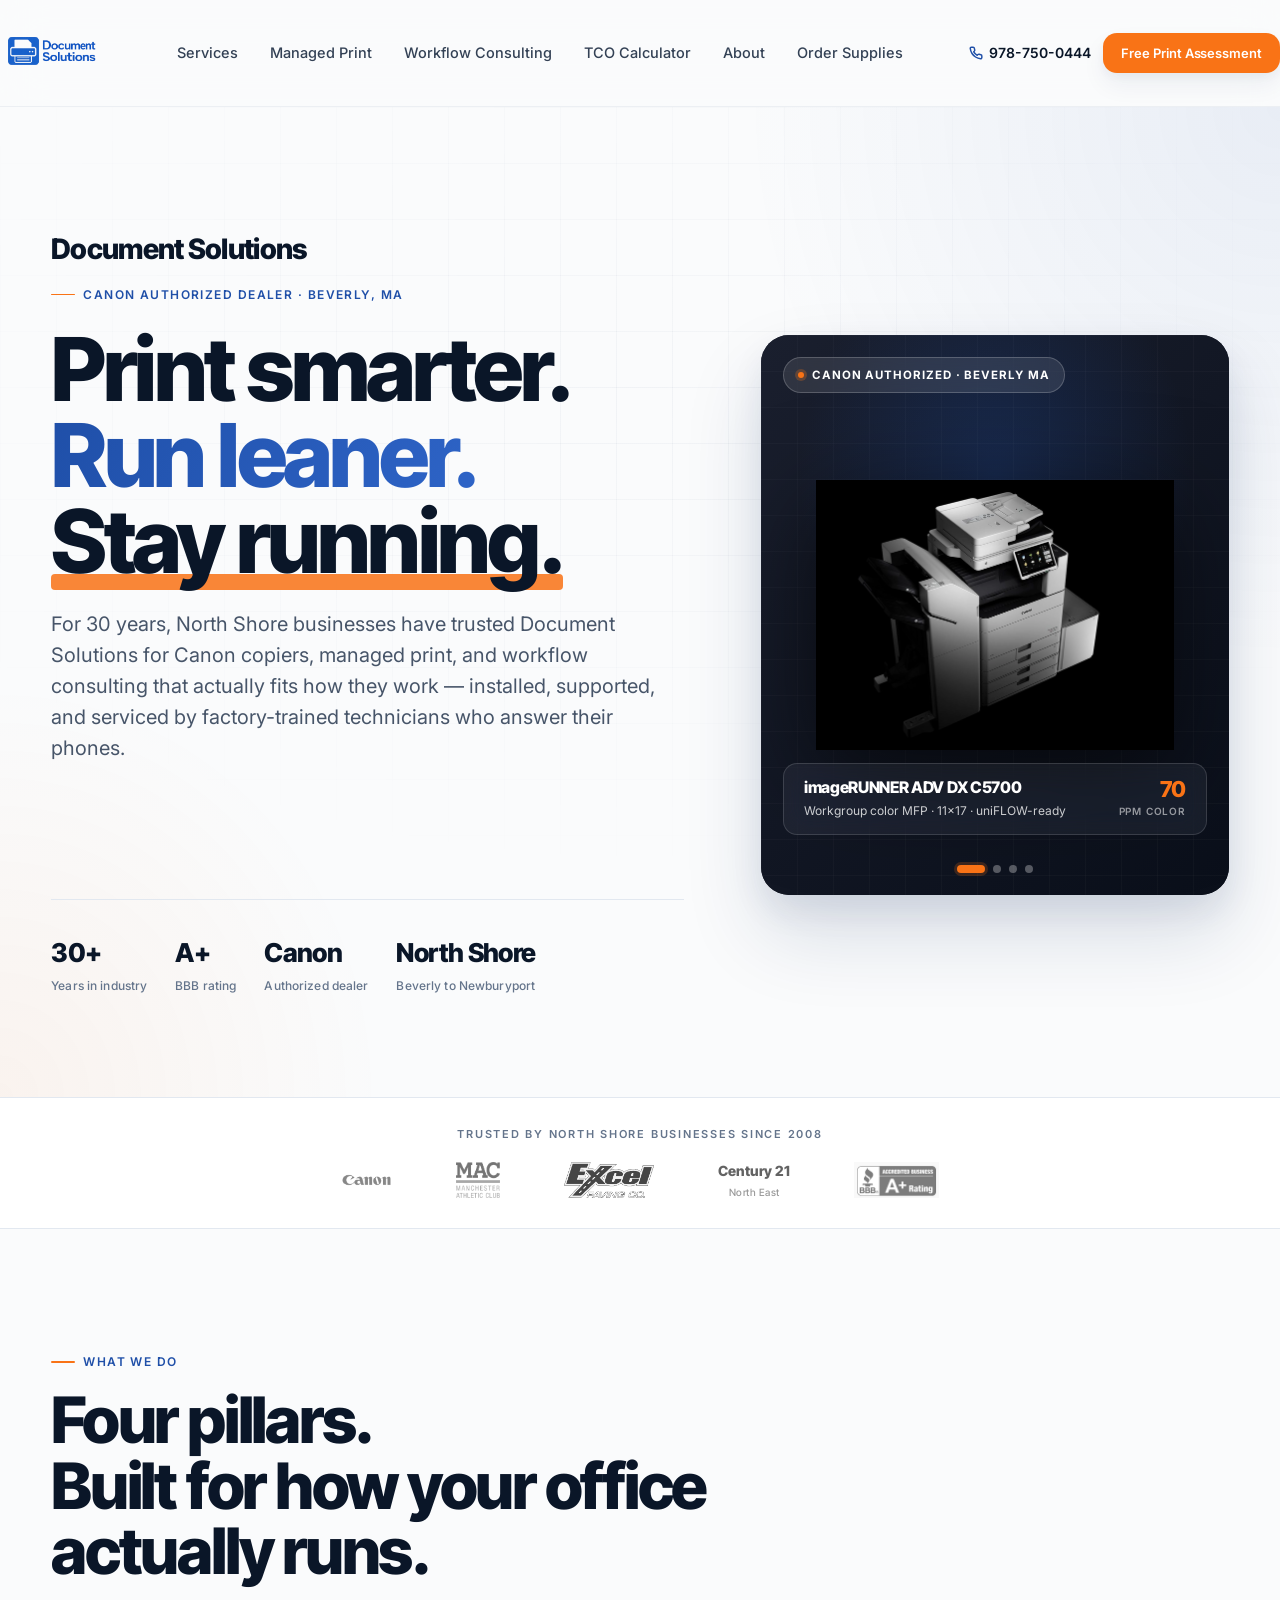
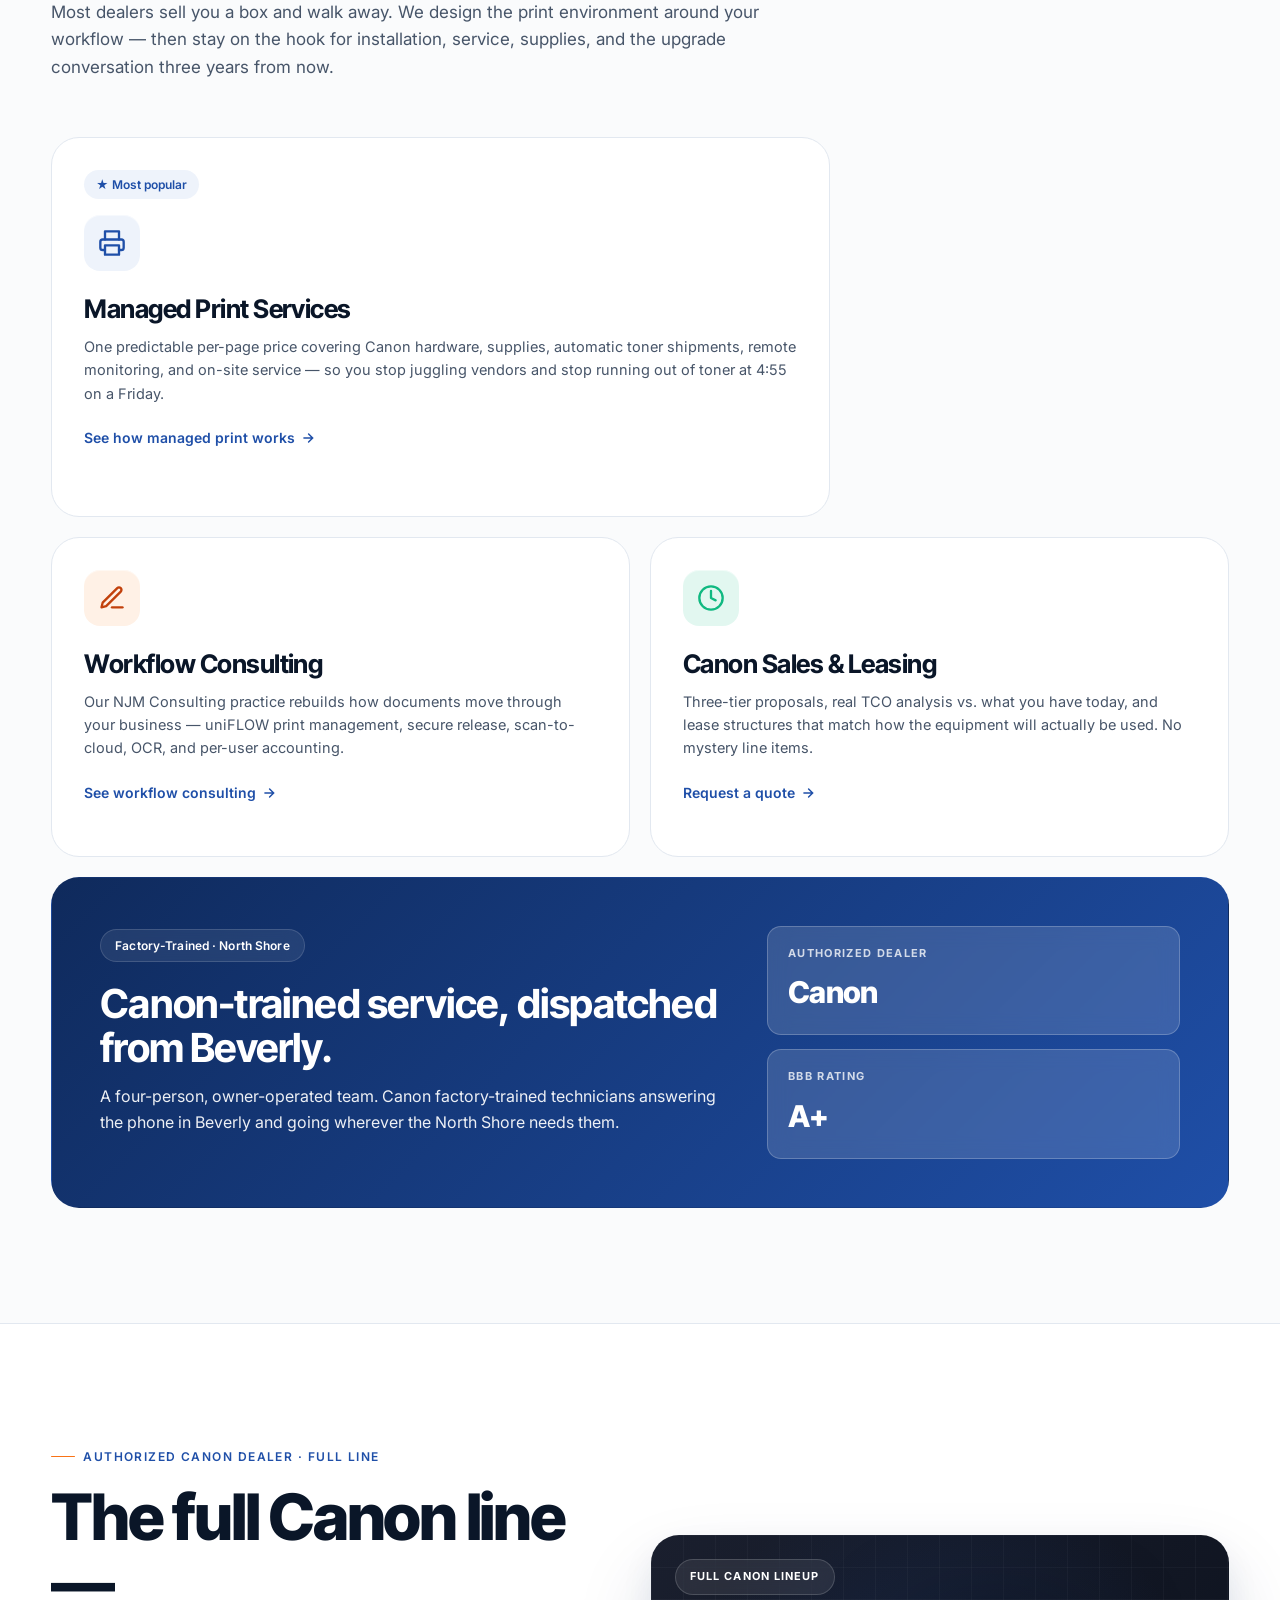
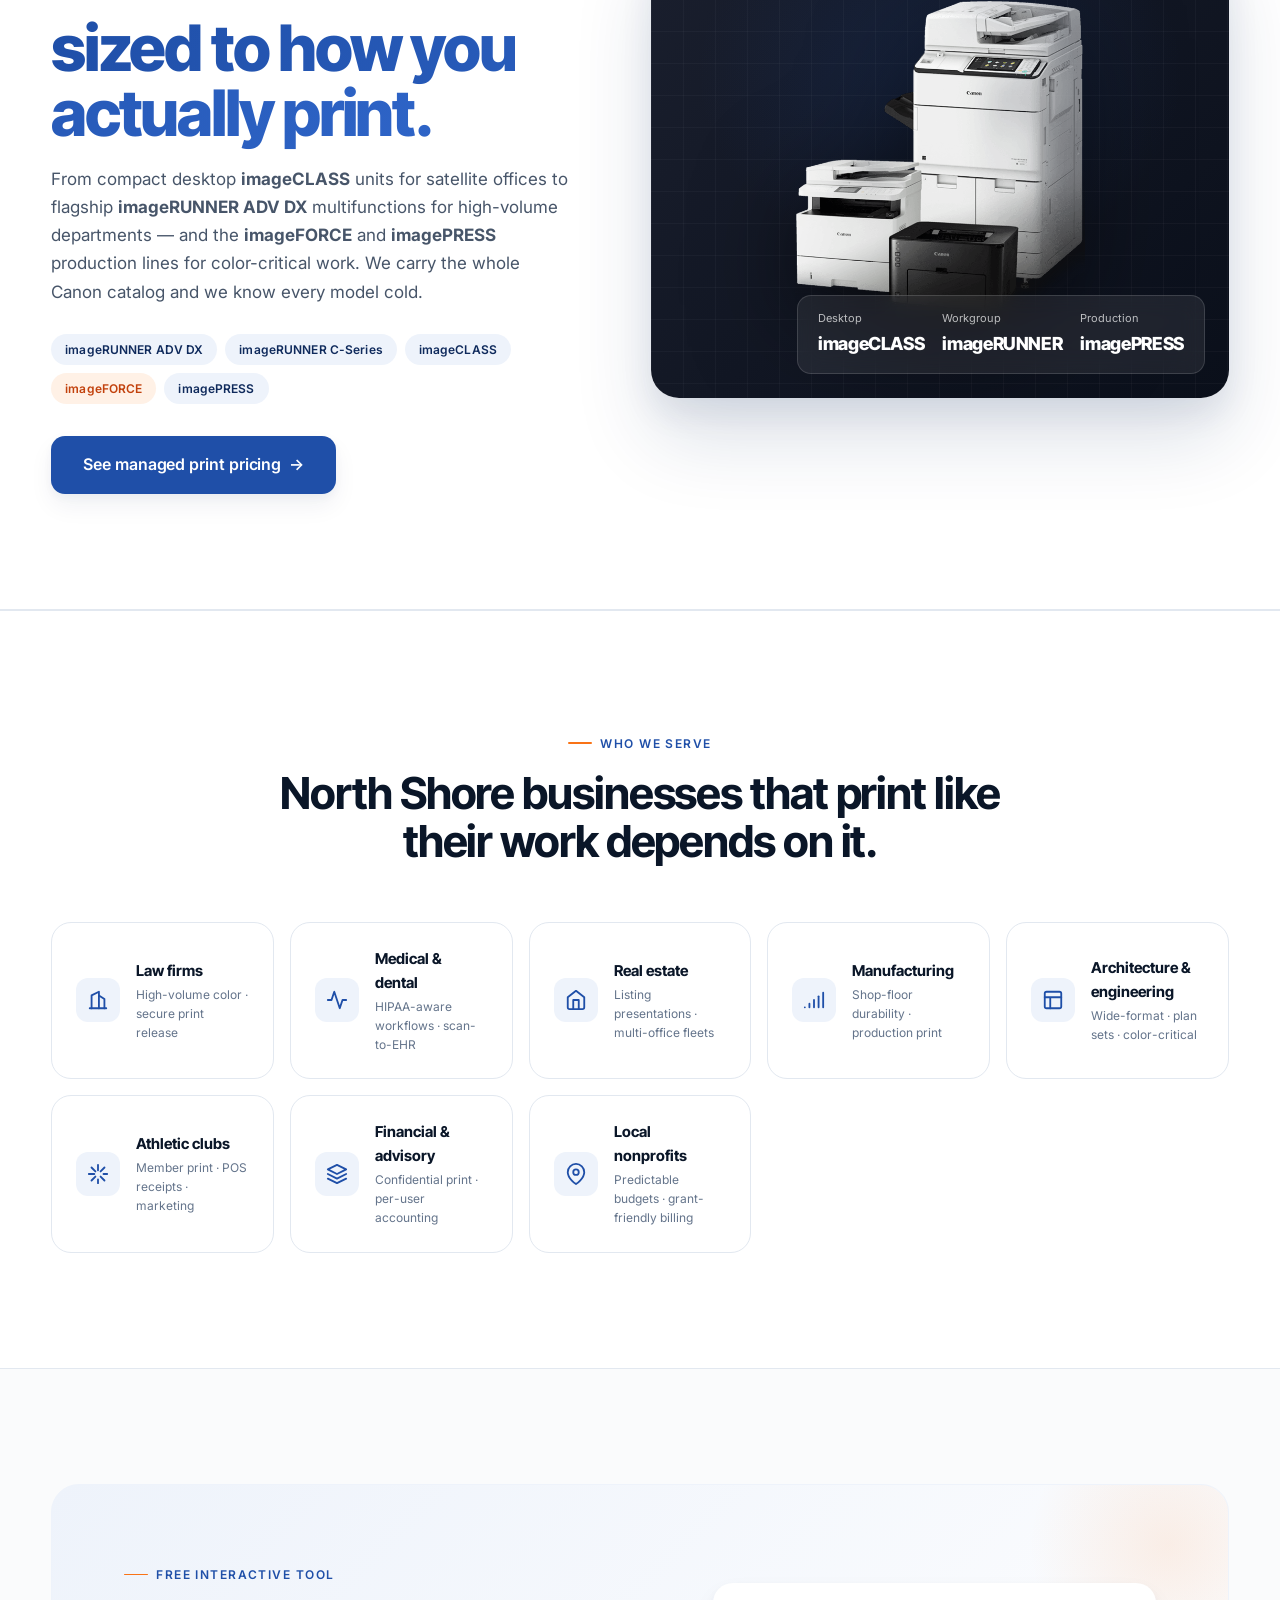
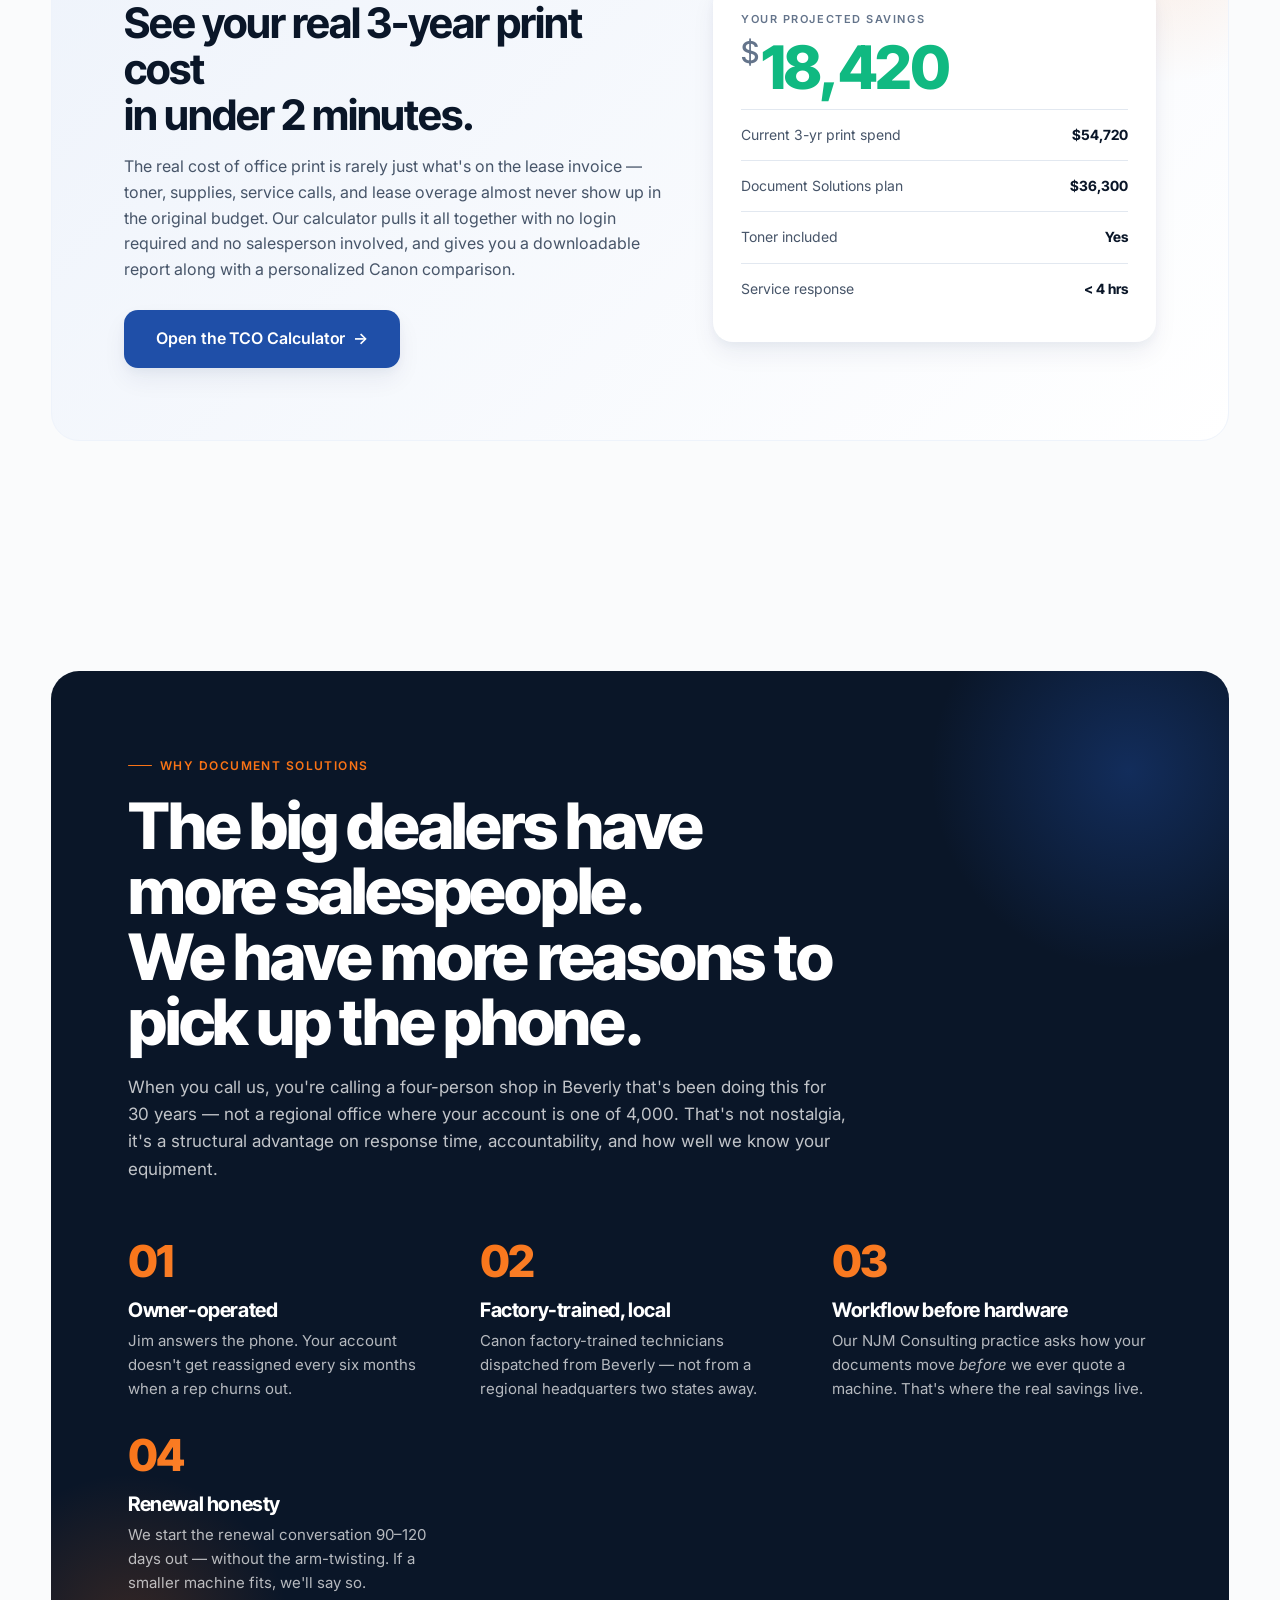
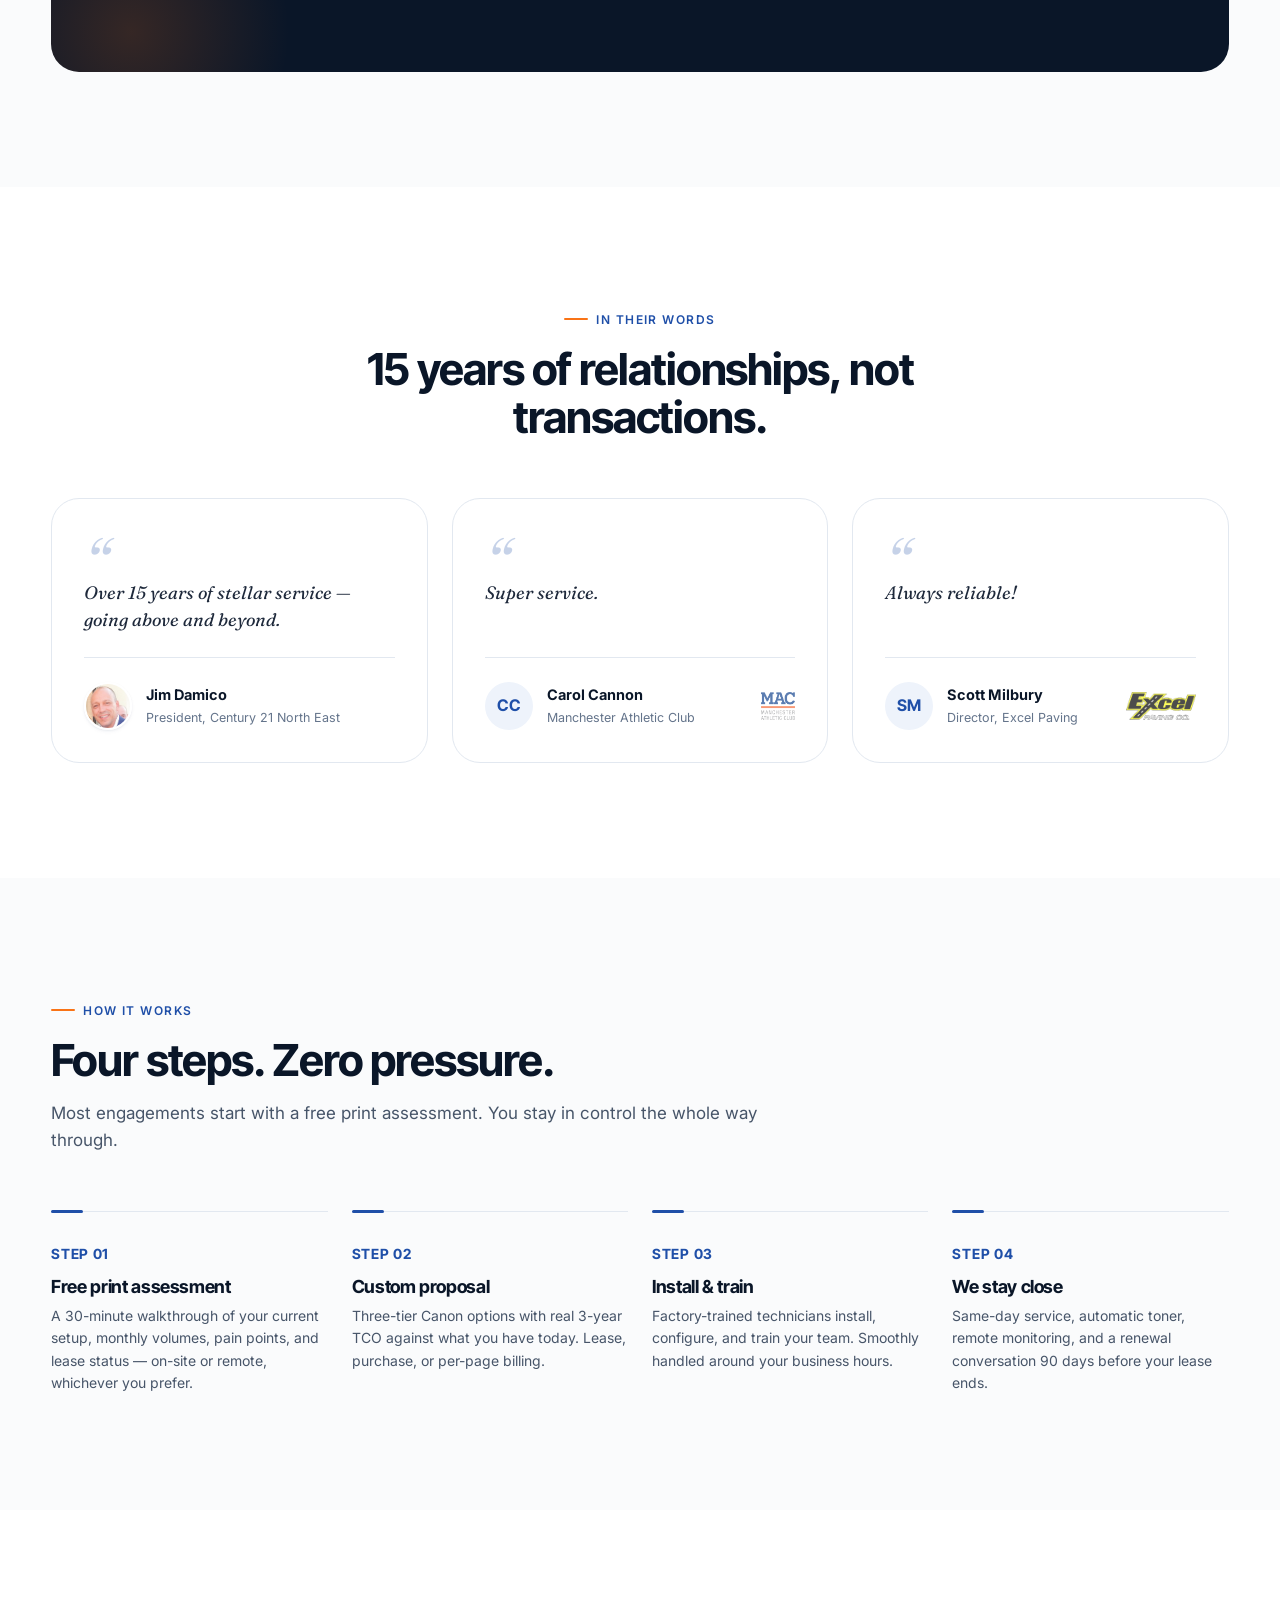
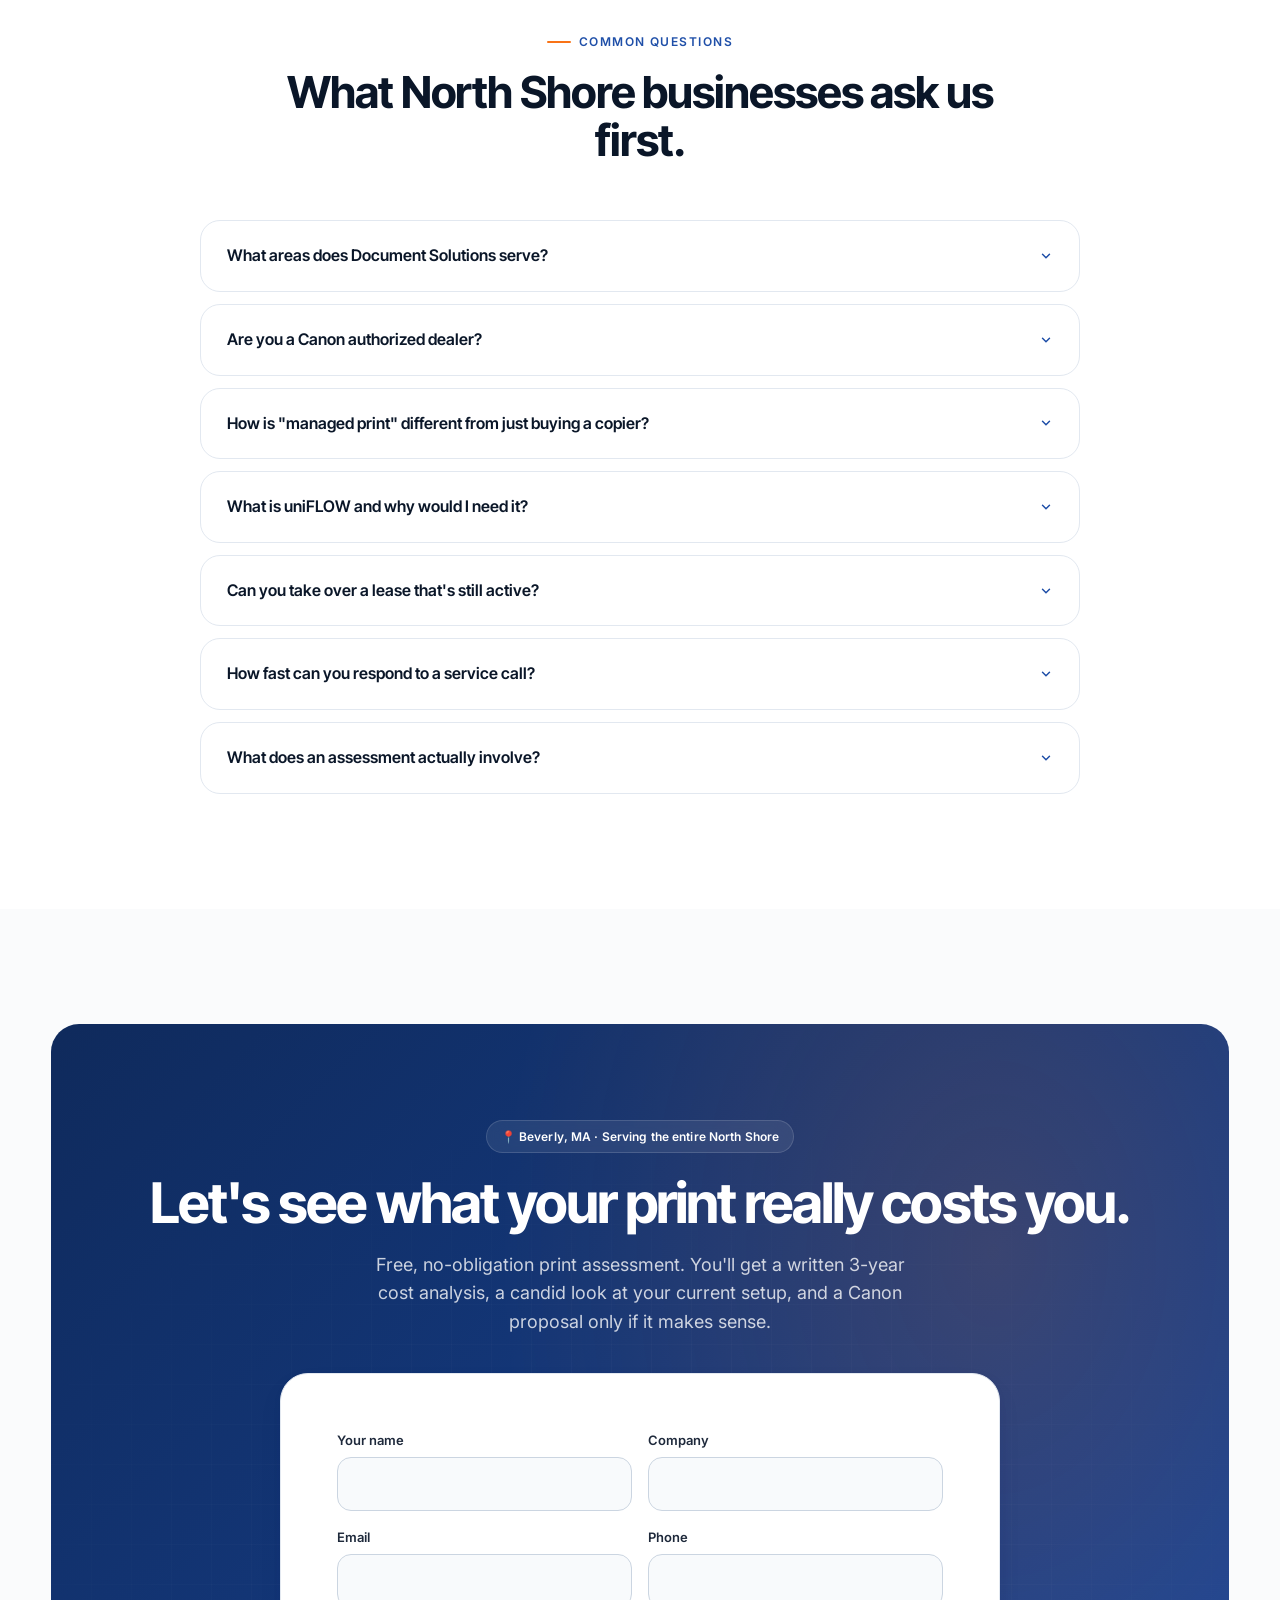
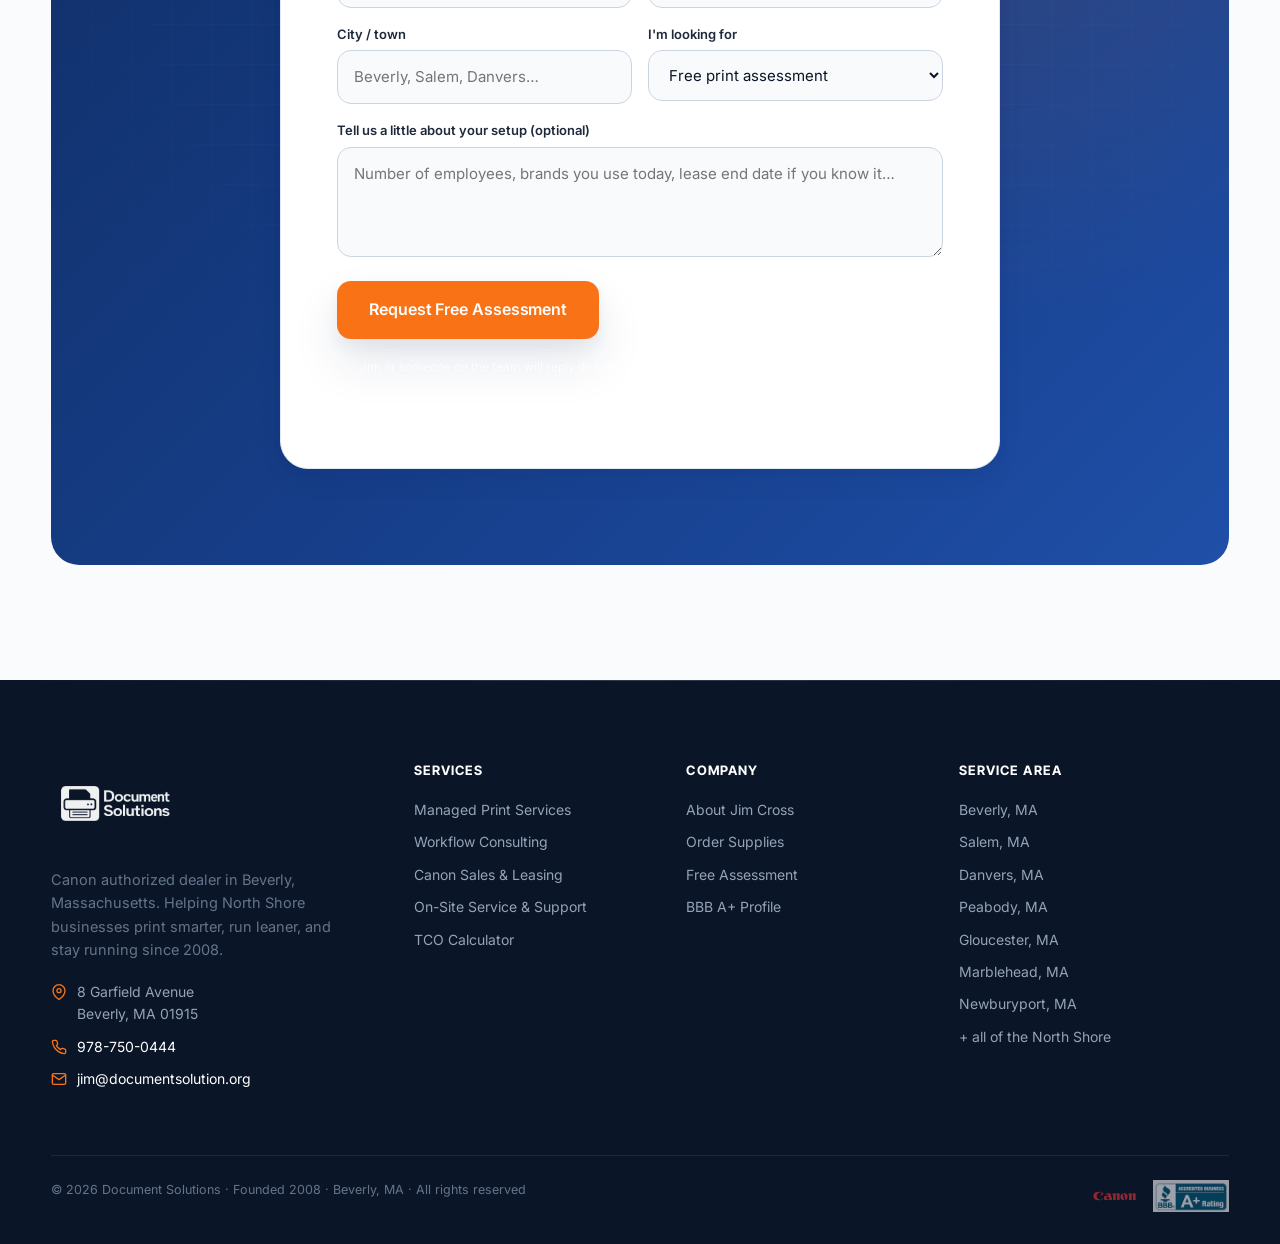
==== commit 7297ed2a: "Mobile fixes: hamburger nav, slideshow visible, inline grids collapse The site was effectively unusa" ====
--- a/index.html
+++ b/index.html
@@ -171,6 +171,8 @@
       <a href="tco-calculator.html" class="nav-link">TCO Calculator</a>
       <a href="about.html" class="nav-link">About</a>
       <a href="order-supplies.html" class="nav-link">Order Supplies</a>
+      <a href="tel:+19787500444" class="nav-link nav-link-mobile">📞 Call 978-750-0444</a>
+      <a href="#contact" class="nav-link nav-link-mobile nav-cta-mobile">Free Print Assessment →</a>
     </nav>
     <div class="nav-cta-row">
       <a href="tel:+19787500444" class="nav-phone">
@@ -179,6 +181,7 @@
       </a>
       <a href="#contact" class="btn btn-primary btn-sm">Free Print Assessment</a>
     </div>
+    <button class="nav-toggle" aria-label="Toggle menu" aria-expanded="false"><span class="nav-toggle-icon"><span></span></span></button>
   </div>
 </header>
 
--- a/assets/css/styles.css
+++ b/assets/css/styles.css
@@ -361,11 +361,92 @@
   color: var(--ink-900);
 }
 .nav-phone svg { color: var(--brand-blue); }
-.nav-toggle { display: none; }
+
+/* Hamburger toggle button (mobile only) */
+.nav-toggle {
+  display: none;
+  background: none;
+  border: 0;
+  width: 44px;
+  height: 44px;
+  cursor: pointer;
+  padding: 0;
+  border-radius: 8px;
+  transition: background .2s;
+  align-items: center;
+  justify-content: center;
+  flex-shrink: 0;
+}
+.nav-toggle:hover { background: var(--ink-50); }
+.nav-toggle-icon {
+  position: relative;
+  width: 22px;
+  height: 16px;
+  display: block;
+}
+.nav-toggle-icon::before,
+.nav-toggle-icon::after,
+.nav-toggle-icon > span {
+  position: absolute;
+  left: 0; right: 0;
+  height: 2.5px;
+  background: var(--ink-900);
+  border-radius: 2px;
+  transition: all .25s var(--ease-out);
+  display: block;
+}
+.nav-toggle-icon::before { content: ''; top: 0; }
+.nav-toggle-icon > span { top: 50%; transform: translateY(-50%); }
+.nav-toggle-icon::after { content: ''; bottom: 0; }
+.nav-toggle.open .nav-toggle-icon::before { top: 50%; transform: translateY(-50%) rotate(45deg); }
+.nav-toggle.open .nav-toggle-icon > span { opacity: 0; }
+.nav-toggle.open .nav-toggle-icon::after { bottom: 50%; transform: translateY(50%) rotate(-45deg); }
+
+/* Mobile-only nav drawer items (phone, CTA) */
+.nav-link-mobile { display: none !important; }
 
 @media (max-width: 960px) {
-  .nav-links { display: none; }
-  .nav-phone { display: none; }
+  .nav-toggle { display: flex; }
+  .nav-links {
+    display: none;
+    position: absolute;
+    top: 100%; left: 0; right: 0;
+    background: white;
+    flex-direction: column;
+    align-items: stretch;
+    padding: 12px 16px 20px;
+    box-shadow: 0 12px 28px rgba(15, 42, 92, 0.10);
+    border-bottom: 1px solid var(--ink-100);
+    gap: 0;
+    max-height: calc(100vh - 80px);
+    overflow-y: auto;
+  }
+  .nav-links.open { display: flex; }
+  .nav-links .nav-link {
+    padding: 14px 12px;
+    font-size: 16px;
+    border-bottom: 1px solid var(--ink-100);
+    border-radius: 0;
+  }
+  .nav-link-mobile { display: flex !important; align-items: center; gap: 8px; }
+  .nav-link-mobile.nav-cta-mobile {
+    background: var(--accent);
+    color: white !important;
+    border-radius: var(--radius);
+    margin-top: 14px;
+    justify-content: center;
+    padding: 16px;
+    font-weight: 700;
+    border-bottom: 0 !important;
+  }
+  .nav-link-mobile.nav-cta-mobile:hover {
+    background: var(--accent-deep);
+    color: white !important;
+  }
+  /* Hide desktop CTA + phone on mobile (they're available in the drawer) */
+  .nav-cta-row .nav-phone,
+  .nav-cta-row .btn { display: none; }
+  .nav-cta-row { gap: 0; }
 }
 
 /* --- HERO --- */
@@ -1563,17 +1644,46 @@
   .footer-grid { grid-template-columns: 1fr 1fr; }
 }
 @media (max-width: 820px) {
-  .hero-inner { grid-template-columns: 1fr; }
-  .hero-visual { display: none; }
+  .hero-inner { grid-template-columns: 1fr; gap: 32px; }
+  .hero-visual { height: clamp(280px, 70vw, 400px); margin-top: 8px; }
   .tco-callout { grid-template-columns: 1fr; }
   .field-row { grid-template-columns: 1fr; }
   .testimonials-grid { grid-template-columns: 1fr; }
   .bento-md, .bento-sm { grid-column: span 6; }
   .footer-grid { grid-template-columns: 1fr; gap: 32px; }
   .footer-bottom { flex-direction: column; align-items: flex-start; }
+
+  /* Bento-feature inner 2-col grid collapses on mobile (overrides inline style) */
+  .bento-feature > div[style*="grid-template-columns"] {
+    grid-template-columns: 1fr !important;
+    gap: 24px !important;
+  }
+  /* Generic 2-col inline grid override (managed-print "Why it saves money", etc.) */
+  section [style*="grid-template-columns:1fr 1fr"],
+  section [style*="grid-template-columns: 1fr 1fr"] {
+    grid-template-columns: 1fr !important;
+  }
+
+  /* Slideshow shrinks meta strip + dot bottom offset on shorter container */
+  .hero-slide-meta { left: 16px; right: 16px; bottom: 56px; padding: 12px 16px; }
+  .hero-slide-name { font-size: 14px; }
+  .hero-slide-spec { font-size: 11px; }
+  .hero-slide-stat-num { font-size: 18px; }
+  .hero-slide-badge { top: 16px; left: 16px; font-size: 10.5px; padding: 6px 12px; }
+  .hero-slide-dots { bottom: 16px; }
+
+  /* Section padding tightens */
+  section { padding: clamp(48px, 7vw, 96px) 0; }
 }
 @media (max-width: 540px) {
   .process-grid { grid-template-columns: 1fr; }
   .hero-trust-row { gap: 20px; }
   .hero-trust-num { font-size: 22px; }
-}
+  .hero h1 { font-size: clamp(32px, 9vw, 48px); }
+  .display-1 { font-size: clamp(32px, 9vw, 56px); }
+  .display-2 { font-size: clamp(26px, 7vw, 40px); }
+  .display-3 { font-size: clamp(22px, 6vw, 32px); }
+  .container { padding-left: 16px; padding-right: 16px; }
+  .hero-cta-row .btn { width: 100%; }
+  .hero-product-stats, .hero-slide-stat { display: none; }  /* slide stat too cramped */
+}
